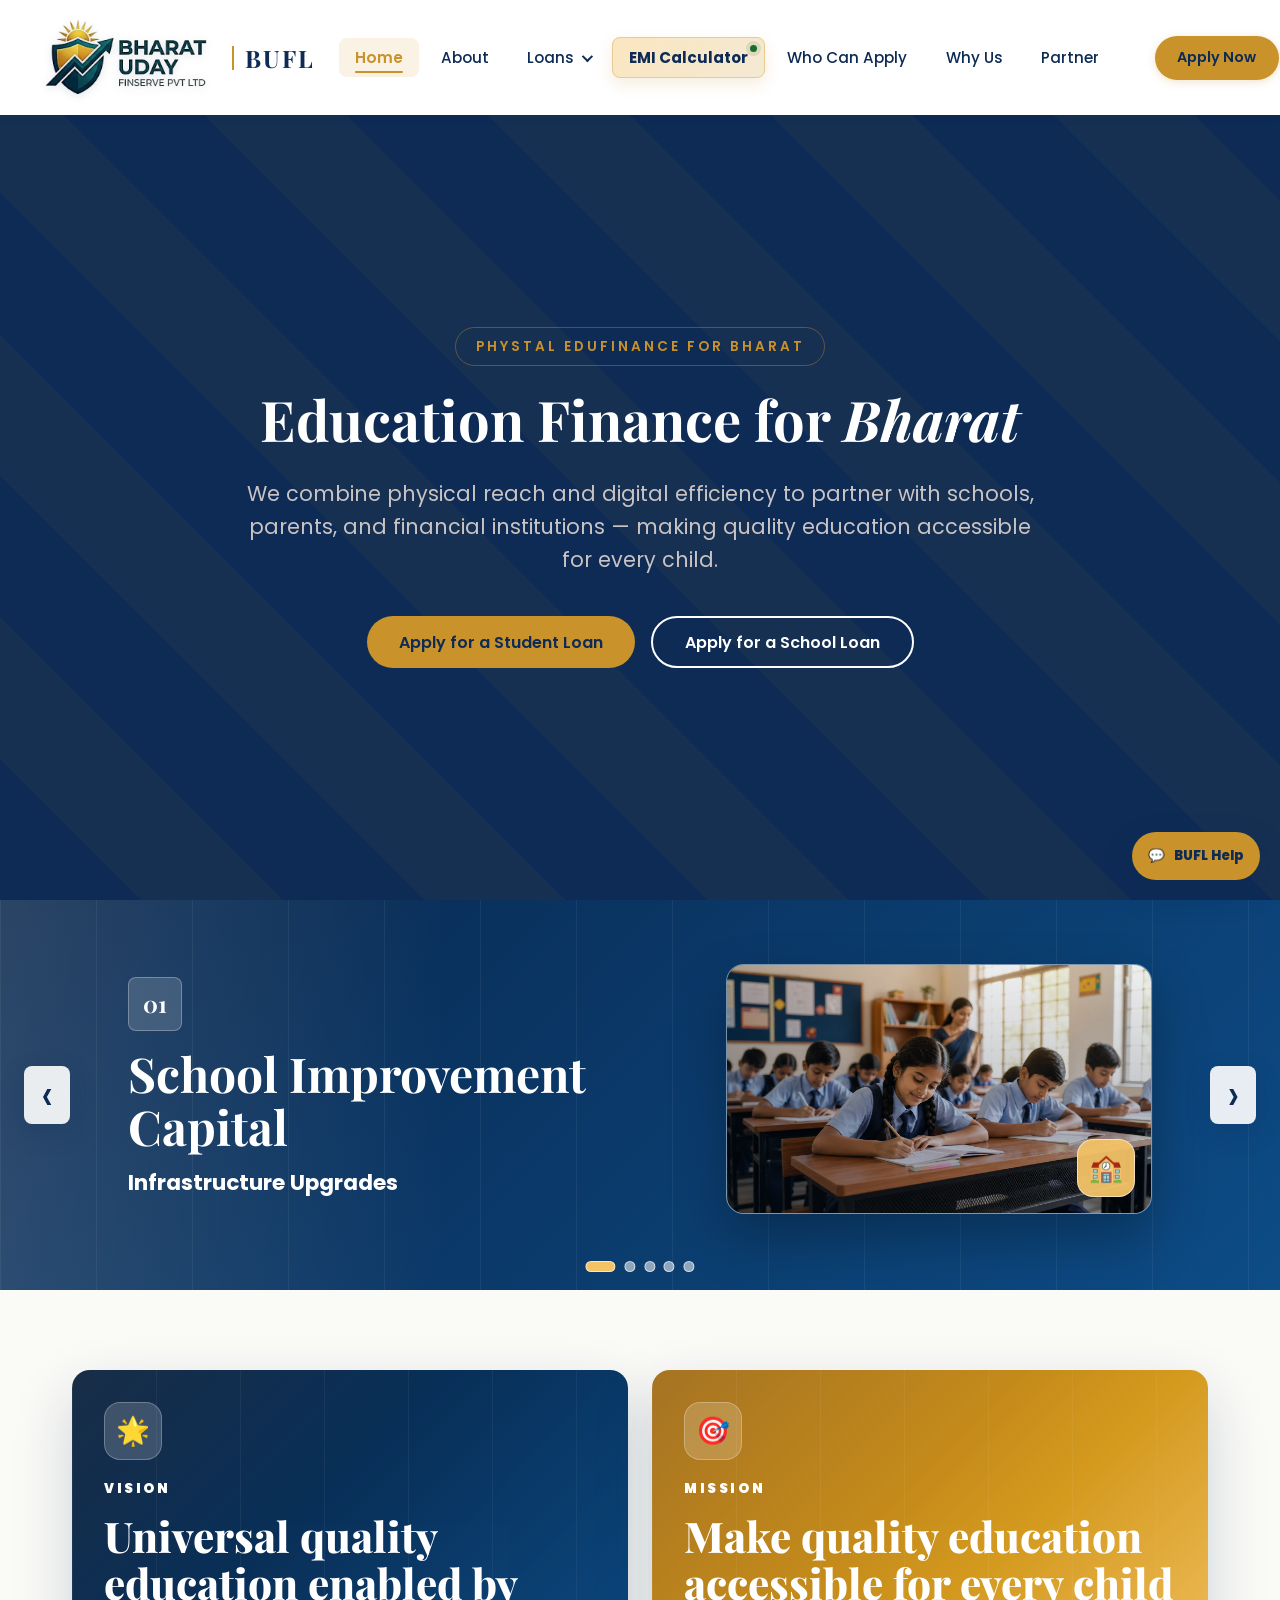
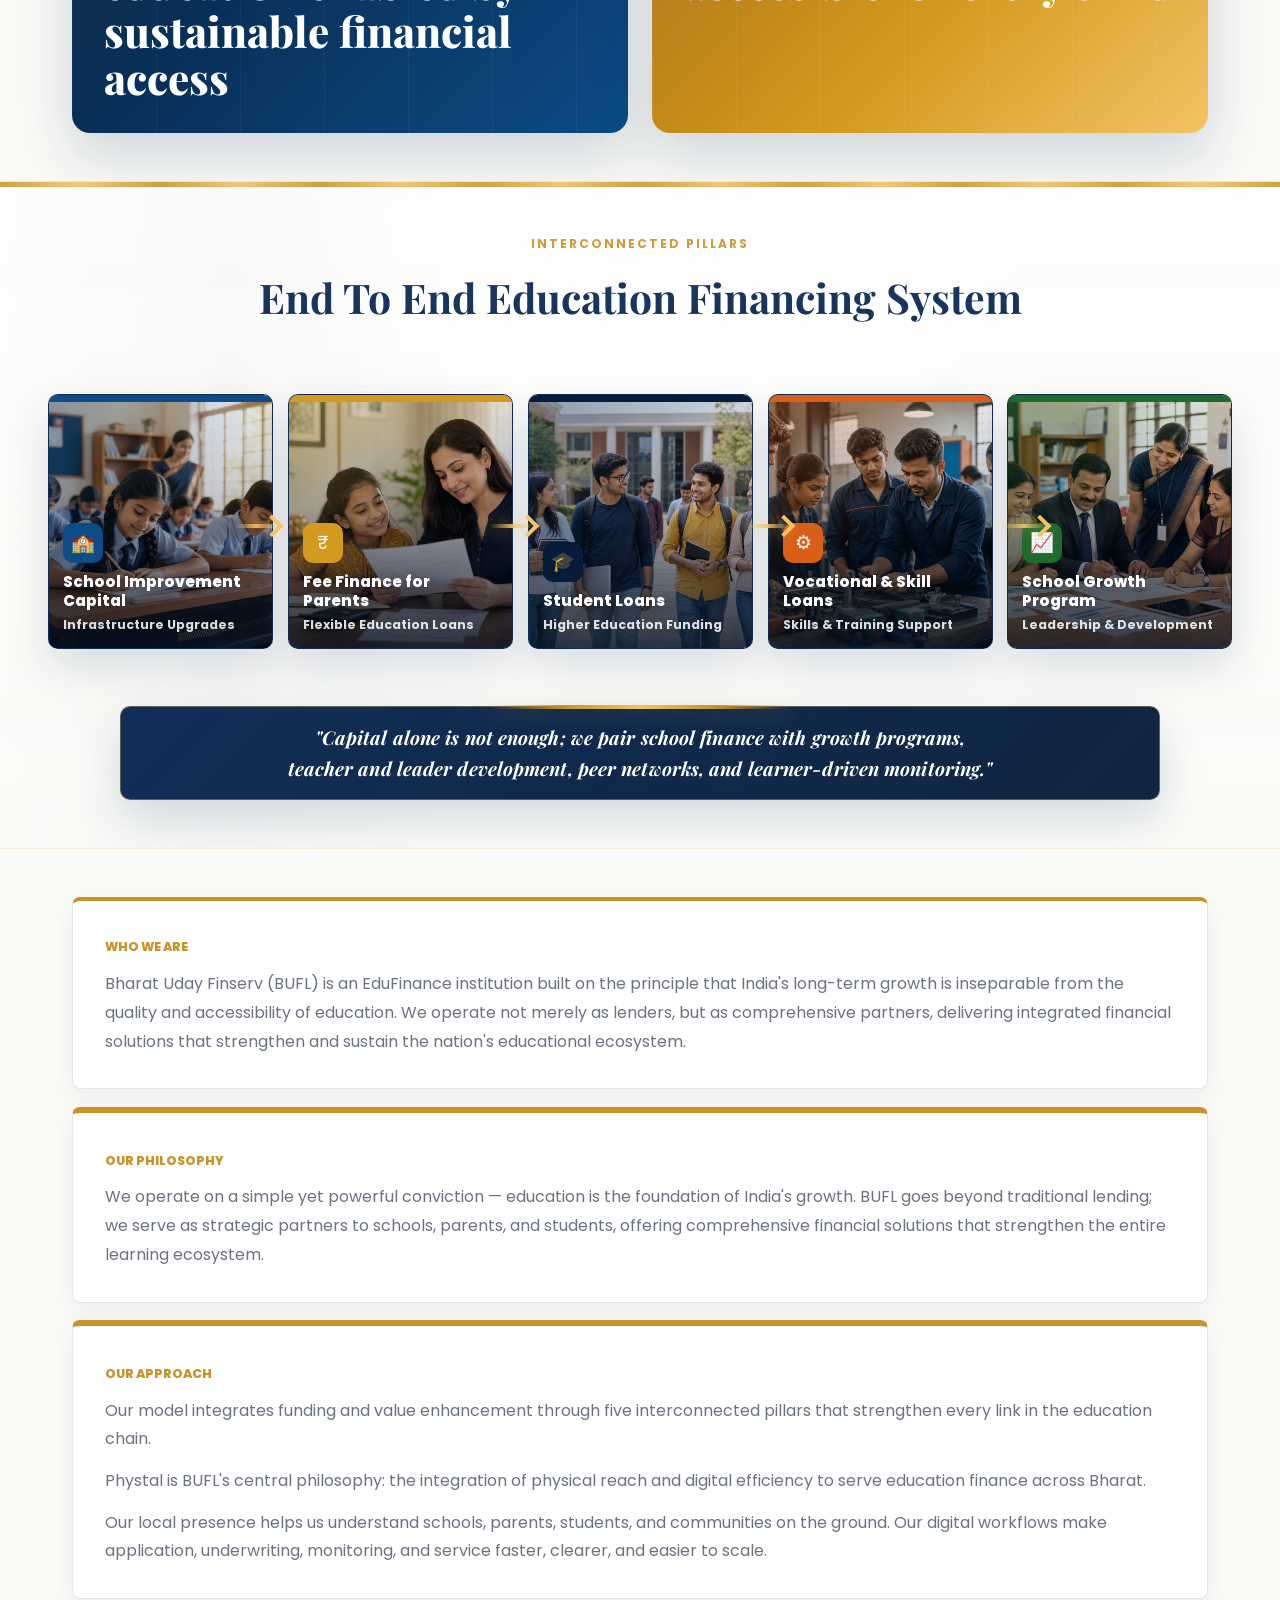
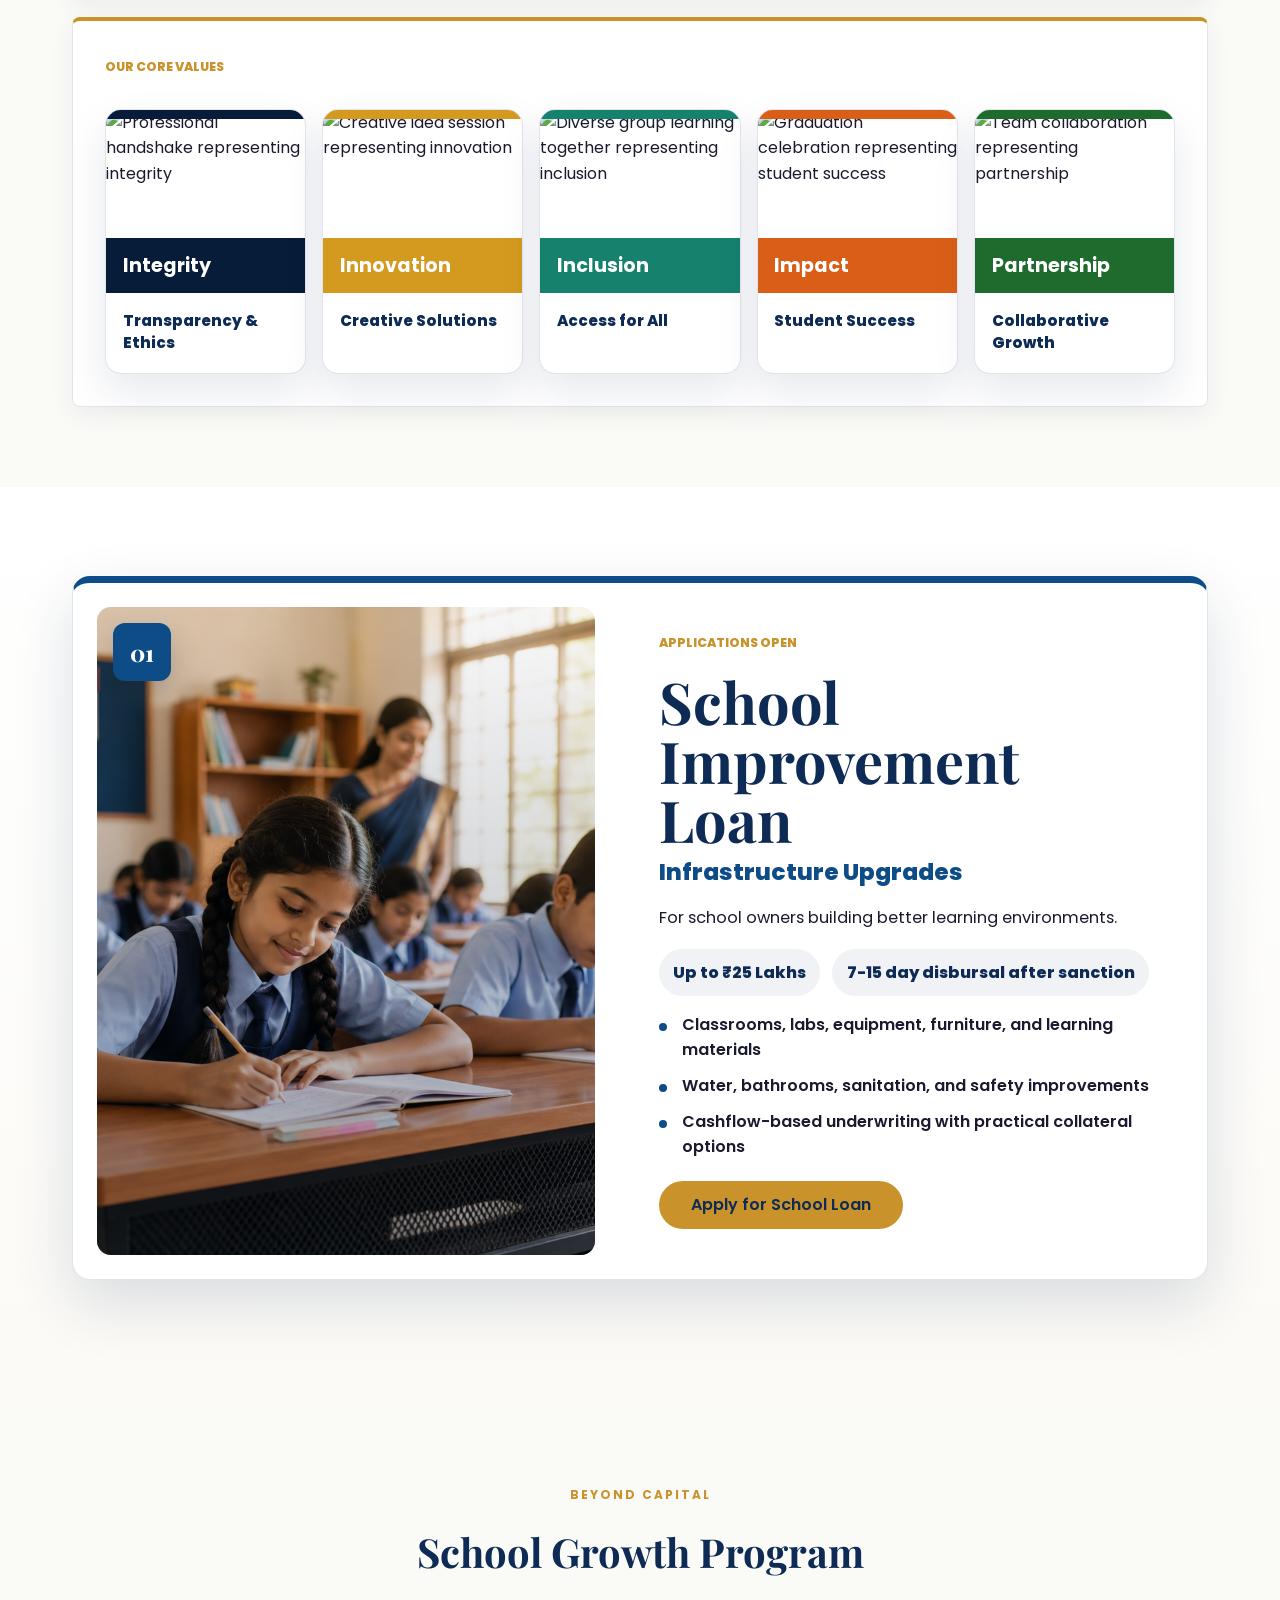
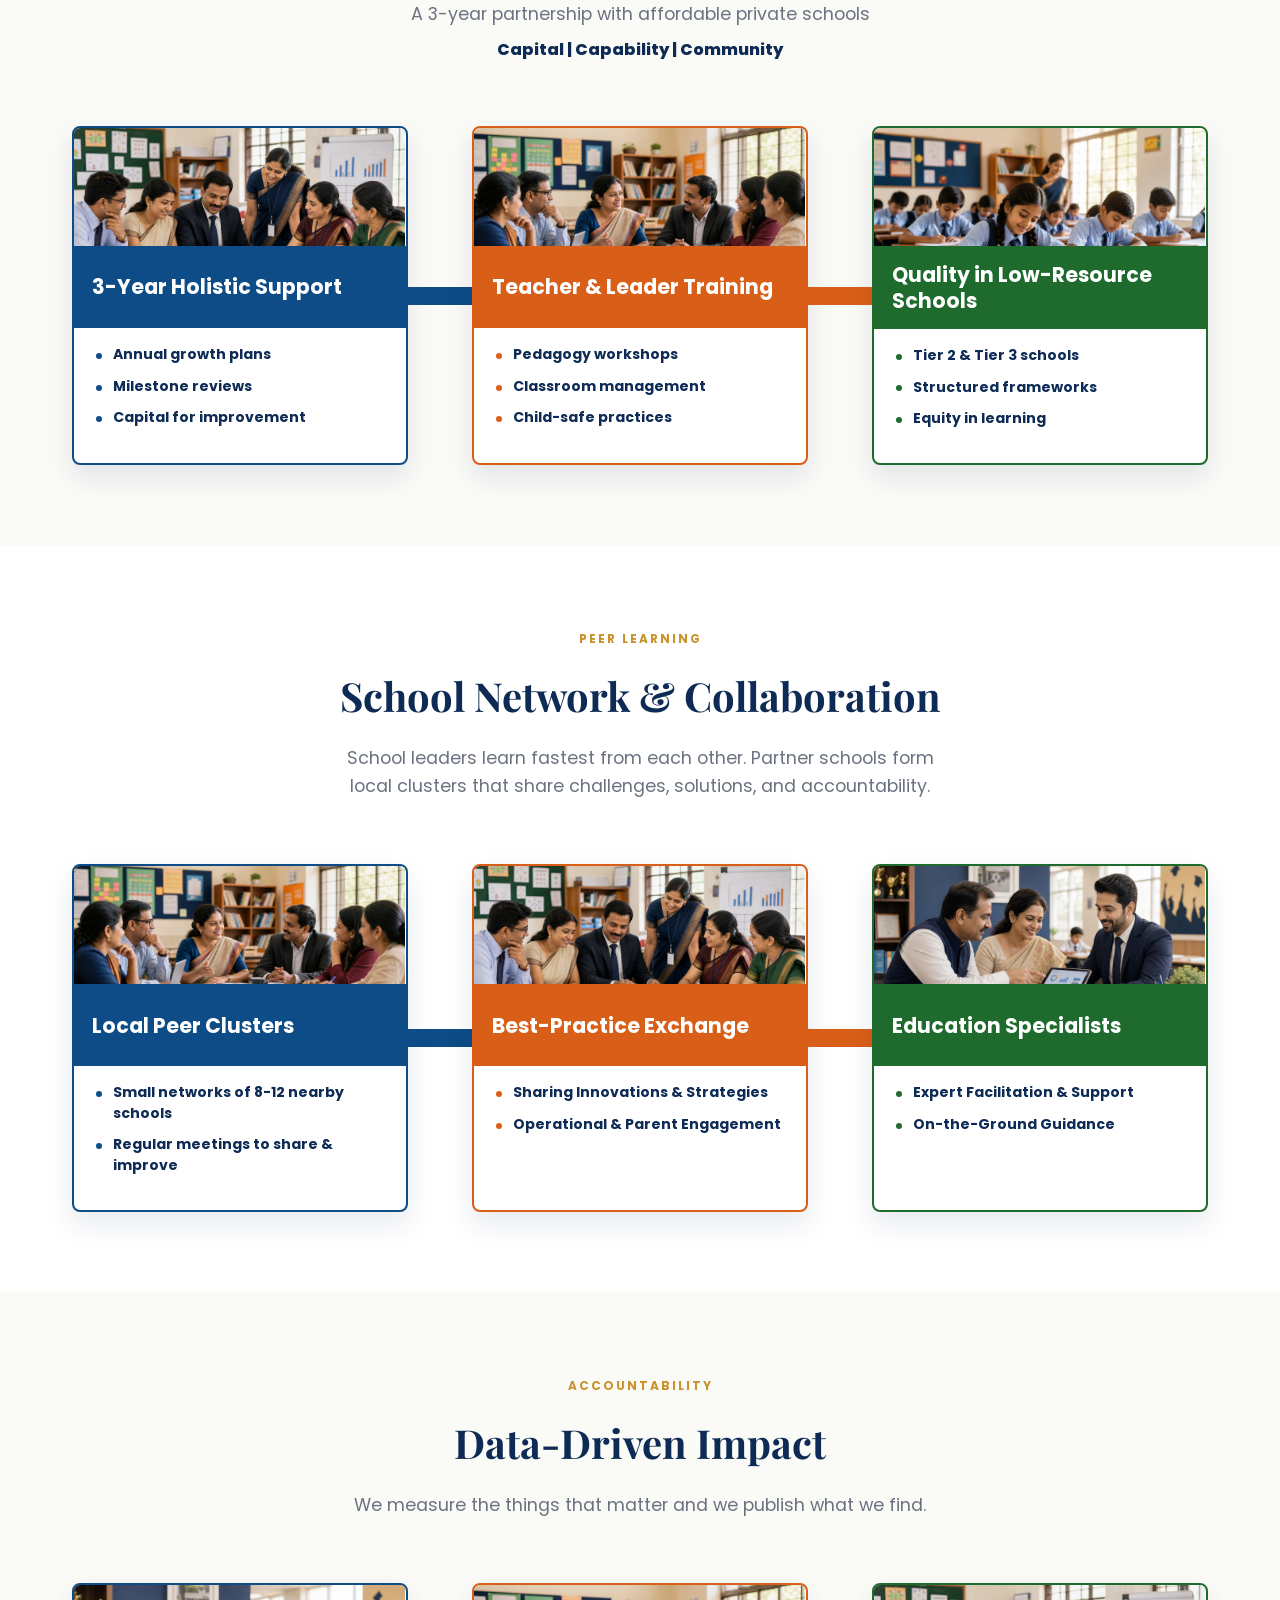
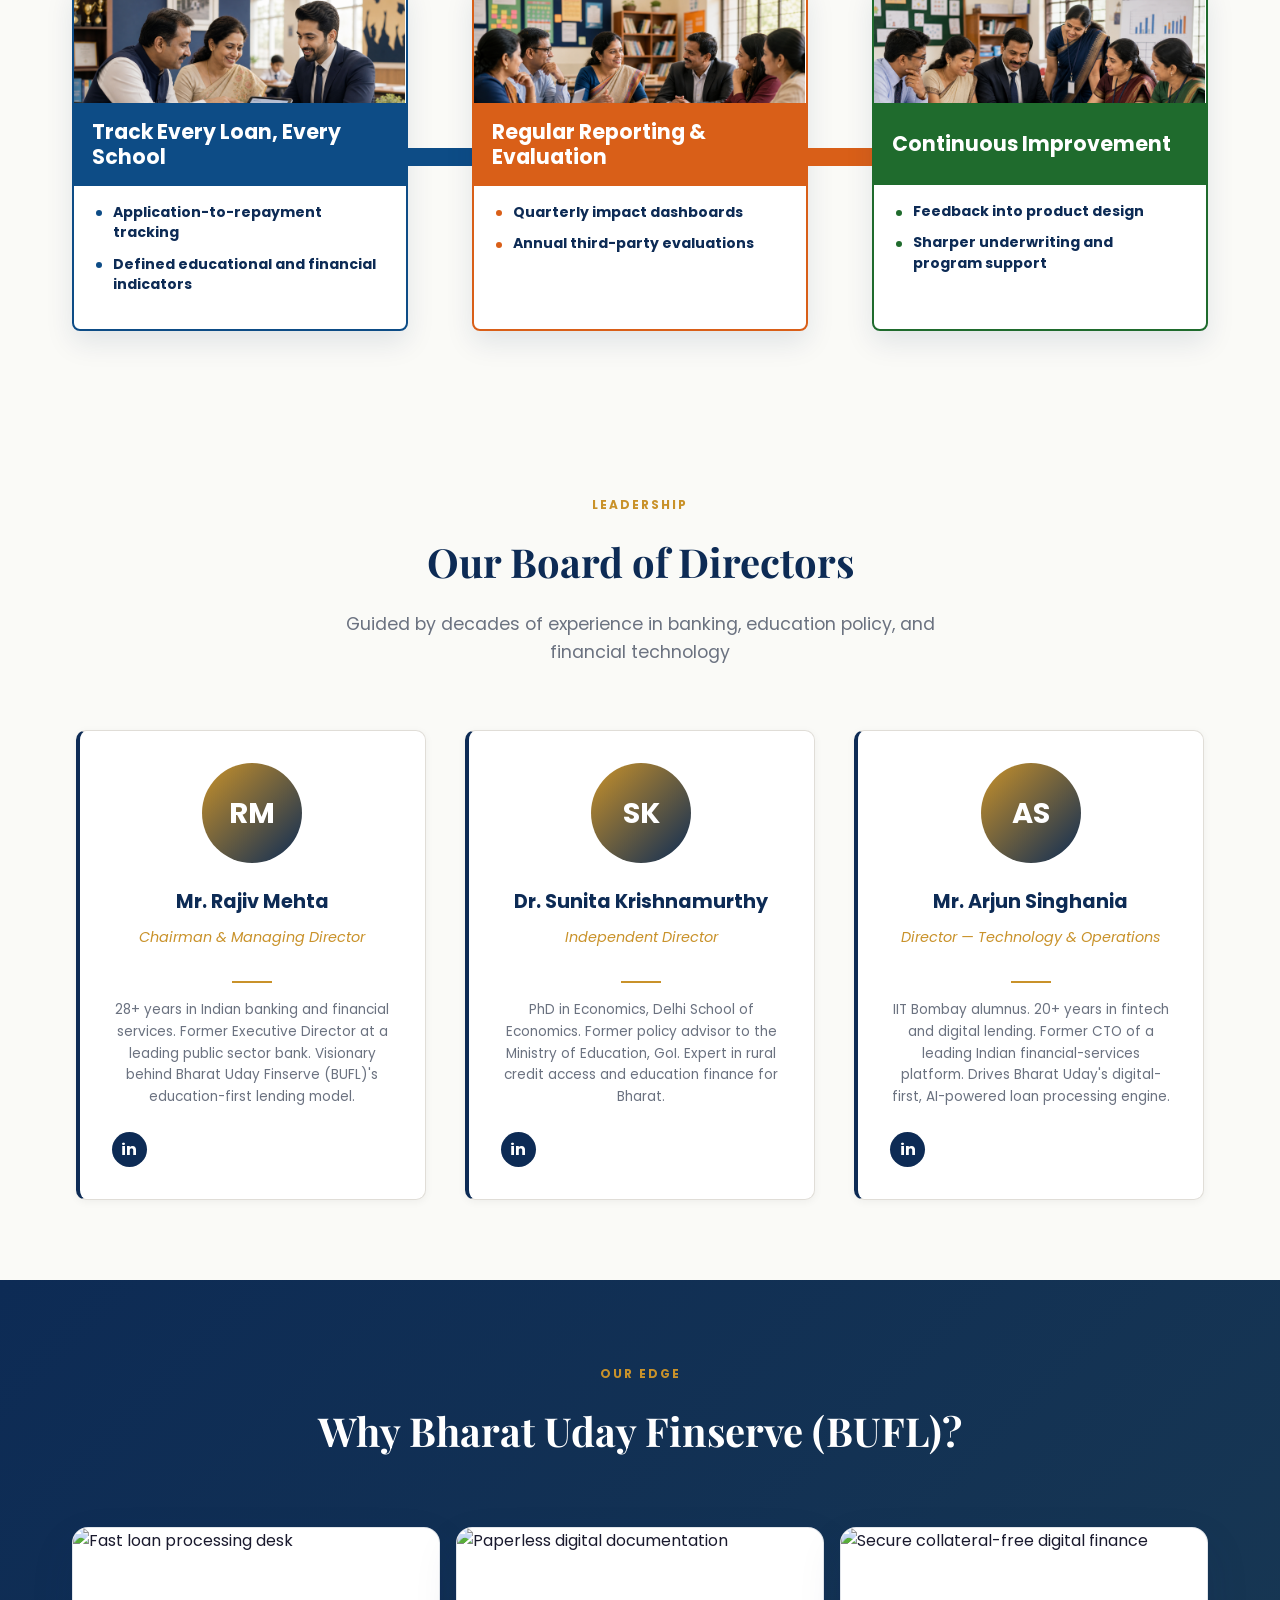
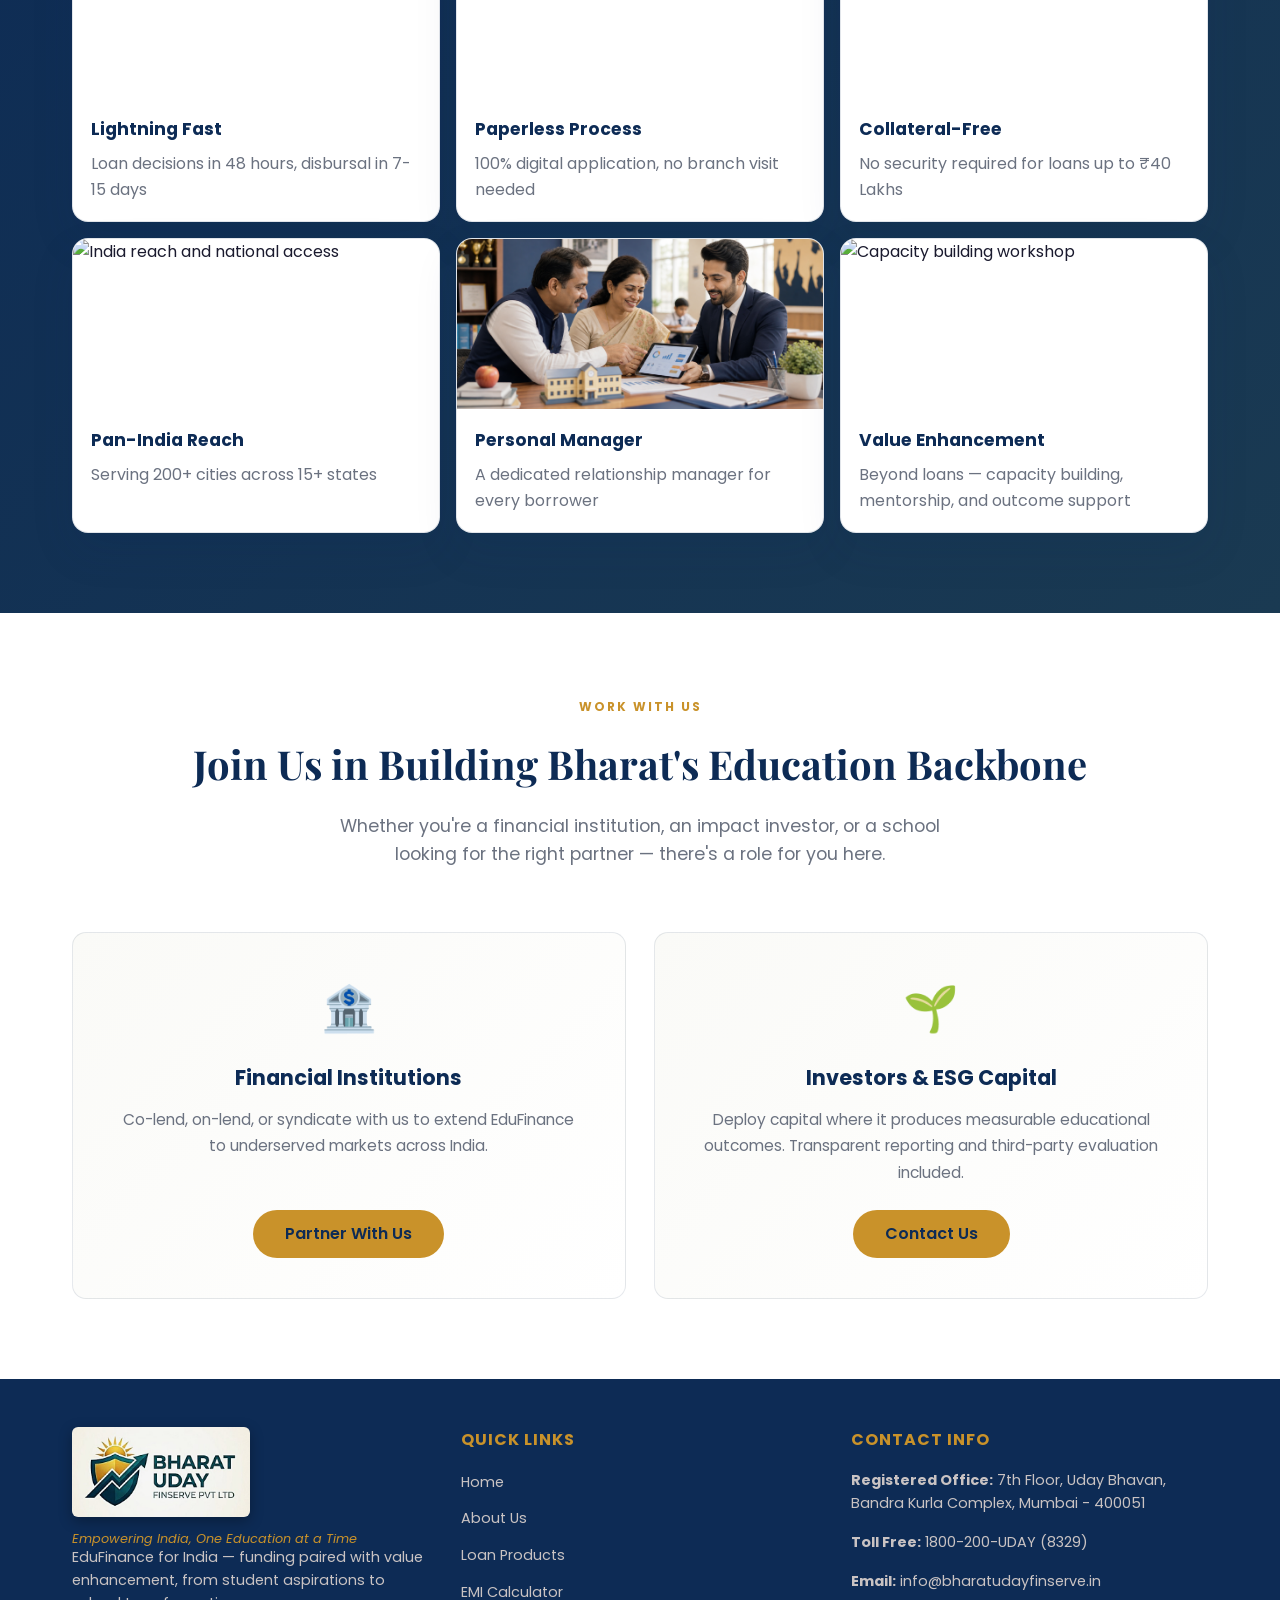
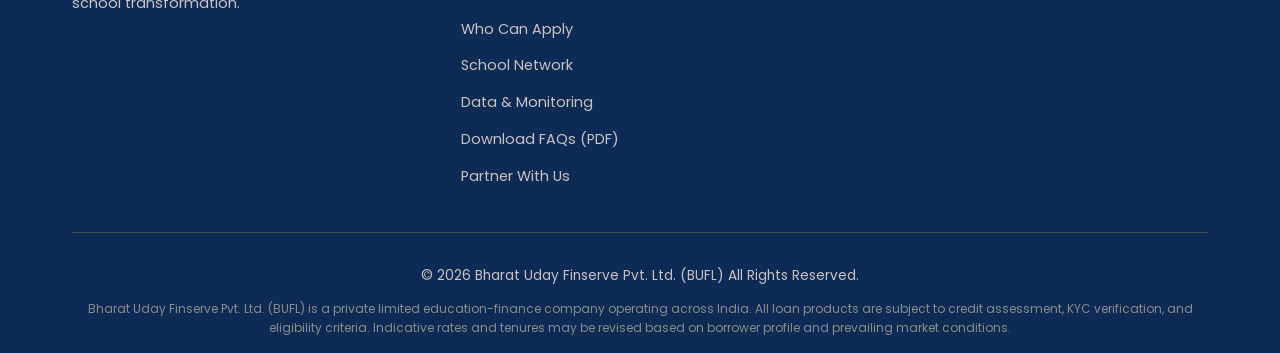
==== index.html @ 7cd3af82 "feat: Refactor loan detail and navigation structure - Updated links in loan-detail.html to point to " ====
<!DOCTYPE html>
<html lang="en">
<head>
    <meta charset="UTF-8">
    <meta name="viewport" content="width=device-width, initial-scale=1.0">
    <title>Bharat Uday Finserve Pvt. Ltd. &mdash; Education Loans for India</title>
    <link href="https://fonts.googleapis.com/css2?family=Poppins:wght@300;400;500;600;700&family=Playfair+Display:wght@600;700&display=swap" rel="stylesheet">
    <link rel="stylesheet" href="styles.css">
</head>
<body>
    <!-- Navigation Bar -->
    <nav class="navbar" id="navbar">
        <div class="nav-container">
            <a href="#home" class="nav-logo">
                <img src="logo-transparent.png" alt="Bharat Uday Finserve Pvt Ltd" class="logo-img" />
                <span class="logo-abbr">BUFL</span>
            </a>

            <ul class="nav-menu" id="navMenu">
                <li><a href="#home" class="nav-link">Home</a></li>
                <li><a href="#about" class="nav-link">About</a></li>
                <li class="nav-dropdown" id="loansNavItem">
                    <button class="nav-link nav-dropdown-toggle" id="loansDropdownToggle" type="button" aria-expanded="false" aria-haspopup="true" aria-controls="loansDropdown">
                        Loans
                        <span class="dropdown-chevron" aria-hidden="true"></span>
                    </button>
                    <ul class="loans-dropdown" id="loansDropdown" aria-label="Loan products">
                        <li><a href="loan-detail.html?product=school-improvement" class="dropdown-link" data-product-key="school-improvement">School Improvement Loan</a></li>
                        <li><a href="loan-detail.html?product=school-fee" class="dropdown-link" data-product-key="school-fee">School Fee Loan</a></li>
                        <li><a href="loan-detail.html?product=student" class="dropdown-link" data-product-key="student">Student Loan</a></li>
                        <li><a href="loan-detail.html?product=overseas" class="dropdown-link" data-product-key="overseas">Overseas Education Loan</a></li>
                        <li><a href="loan-detail.html?product=vocational" class="dropdown-link" data-product-key="vocational">Vocational &amp; Skills Loan</a></li>
                    </ul>
                </li>
                <li><a href="emi-calculator.html" class="nav-link nav-link-highlight" target="_blank" rel="noopener">EMI Calculator</a></li>
                <li><a href="who-can-apply.html" class="nav-link">Who Can Apply</a></li>
                <li><a href="#why-us" class="nav-link">Why Us</a></li>
                <li><a href="#partner" class="nav-link">Partner</a></li>
                <li class="nav-menu-cta"><a href="loan-detail.html?product=school-improvement#loan-application" class="btn btn-primary">Apply Now</a></li>
            </ul>

            <div class="nav-actions">
                <a href="loan-detail.html?product=school-improvement#loan-application" class="btn btn-primary nav-apply">Apply Now</a>
                <button class="hamburger" id="hamburger" aria-label="Open navigation menu" aria-expanded="false" aria-controls="navMenu">
                    <span></span>
                    <span></span>
                    <span></span>
                </button>
            </div>
        </div>
    </nav>
    <div class="nav-overlay" id="navOverlay" aria-hidden="true"></div>

    <!-- Hero Section -->
    <section class="hero" id="home">
        <div class="hero-background"></div>
        <div class="hero-content">
            <span class="hero-eyebrow">Phystal EduFinance for Bharat</span>
            <h1 class="hero-headline">Education Finance for <em>Bharat</em></h1>
            <p class="hero-subheadline">We combine physical reach and digital efficiency to partner with schools, parents, and financial institutions &mdash; making quality education accessible for every child.</p>
            <div class="hero-ctas">
                <a href="loan-detail.html?product=student#loan-application" class="btn btn-primary">Apply for a Student Loan</a>
                <a href="loan-detail.html?product=school-improvement#loan-application" class="btn btn-secondary">Apply for a School Loan</a>
            </div>
        </div>
    </section>

    <!-- Product Banner Carousel -->
    <section class="product-slider" aria-label="Education finance products">
        <div class="slider-stage" data-product-slider>
            <article class="product-slide is-active product-slide-blue" data-slide-link="#product-detail" data-product-key="school-improvement" aria-hidden="false">
                <div class="slide-copy">
                    <span class="slide-kicker">01</span>
                    <h2>School Improvement Capital</h2>
                    <p>Infrastructure Upgrades</p>
                </div>
                <div class="slide-visual" aria-hidden="true">
                    <img class="slide-photo" src="assets/generated/school-improvement.png" alt="">
                    <span class="slide-photo-badge">&#127979;</span>
                </div>
            </article>

            <article class="product-slide product-slide-gold" data-slide-link="#product-detail" data-product-key="school-fee" aria-hidden="true">
                <div class="slide-copy">
                    <span class="slide-kicker">02</span>
                    <h2>Fee Finance for Parents</h2>
                    <p>Flexible Education Loans</p>
                </div>
                <div class="slide-visual" aria-hidden="true">
                    <img class="slide-photo" src="assets/generated/fee-finance.png" alt="">
                    <span class="slide-photo-badge">&#8377;</span>
                </div>
            </article>

            <article class="product-slide product-slide-navy" data-slide-link="#product-detail" data-product-key="student" aria-hidden="true">
                <div class="slide-copy">
                    <span class="slide-kicker">03</span>
                    <h2>Student Loans</h2>
                    <p>Higher Education Funding</p>
                </div>
                <div class="slide-visual" aria-hidden="true">
                    <img class="slide-photo" src="assets/generated/student-loan.png" alt="">
                    <span class="slide-photo-badge">&#127891;</span>
                </div>
            </article>

            <article class="product-slide product-slide-orange" data-slide-link="#product-detail" data-product-key="vocational" aria-hidden="true">
                <div class="slide-copy">
                    <span class="slide-kicker">04</span>
                    <h2>Vocational &amp; Skill Loans</h2>
                    <p>Skills &amp; Training Support</p>
                </div>
                <div class="slide-visual" aria-hidden="true">
                    <img class="slide-photo" src="assets/generated/skills-loan.png" alt="">
                    <span class="slide-photo-badge">&#9881;</span>
                </div>
            </article>

            <article class="product-slide product-slide-green" data-slide-link="#product-detail" data-product-key="school-growth" aria-hidden="true">
                <div class="slide-copy">
                    <span class="slide-kicker">05</span>
                    <h2>School Growth Program</h2>
                    <p>Leadership &amp; Development</p>
                </div>
                <div class="slide-visual" aria-hidden="true">
                    <img class="slide-photo" src="assets/generated/school-growth.png" alt="">
                    <span class="slide-photo-badge">&#128200;</span>
                </div>
            </article>

            <button class="slider-arrow slider-arrow-prev" type="button" data-slider-prev aria-label="Previous product">&#8249;</button>
            <button class="slider-arrow slider-arrow-next" type="button" data-slider-next aria-label="Next product">&#8250;</button>

            <div class="slider-dots" role="tablist" aria-label="Product slides">
                <button class="slider-dot is-active" type="button" data-slide-to="0" aria-label="Show School Improvement Capital"></button>
                <button class="slider-dot" type="button" data-slide-to="1" aria-label="Show Fee Finance for Parents"></button>
                <button class="slider-dot" type="button" data-slide-to="2" aria-label="Show Student Loans"></button>
                <button class="slider-dot" type="button" data-slide-to="3" aria-label="Show Vocational and Skill Loans"></button>
                <button class="slider-dot" type="button" data-slide-to="4" aria-label="Show School Growth Program"></button>
            </div>
        </div>
    </section>

    <!-- About Us Section -->
    <section class="about" id="about">
        <div class="container">
            <div class="vision-mission-showcase">
                <article class="vm-panel vm-vision">
                    <div class="vm-icon" aria-hidden="true">🌟</div>
                    <span>Vision</span>
                    <p>Universal quality education enabled by sustainable financial access</p>
                </article>
                <article class="vm-panel vm-mission">
                    <div class="vm-icon" aria-hidden="true">🎯</div>
                    <span>Mission</span>
                    <p>Make quality education accessible for every child</p>
                </article>
            </div>

            <!-- Full-Width Pillars Section -->
            <div class="pillars-section">
                <div class="pillars-heading">
                    <span class="section-label">INTERCONNECTED PILLARS</span>
                    <h3>End to End Education Financing System</h3>
                </div>
                <div class="pillars-visual">
                    <div class="pillars-colonnade">
                        <a class="pillar photo-pillar photo-pillar-blue" href="#product-detail" data-product-key="school-improvement">
                            <img src="assets/generated/school-improvement.png" alt="Students learning in a classroom">
                            <span class="pillar-icon">&#127979;</span>
                            <span class="pillar-label">School Improvement Capital</span>
                            <span class="pillar-subtitle">Infrastructure Upgrades</span>
                        </a>
                        <span class="pillar-connector" style="--i: 1" aria-hidden="true"></span>
                        <a class="pillar photo-pillar photo-pillar-gold" href="#product-detail" data-product-key="school-fee">
                            <img src="assets/generated/fee-finance.png" alt="Family and child education support">
                            <span class="pillar-icon">&#8377;</span>
                            <span class="pillar-label">Fee Finance for Parents</span>
                            <span class="pillar-subtitle">Flexible Education Loans</span>
                        </a>
                        <span class="pillar-connector" style="--i: 2" aria-hidden="true"></span>
                        <a class="pillar photo-pillar photo-pillar-navy" href="#product-detail" data-product-key="student">
                            <img src="assets/generated/student-loan.png" alt="Students on a university campus">
                            <span class="pillar-icon">&#127891;</span>
                            <span class="pillar-label">Student Loans</span>
                            <span class="pillar-subtitle">Higher Education Funding</span>
                        </a>
                        <span class="pillar-connector" style="--i: 3" aria-hidden="true"></span>
                        <a class="pillar photo-pillar photo-pillar-orange" href="#product-detail" data-product-key="vocational">
                            <img src="assets/generated/skills-loan.png" alt="Hands-on vocational training">
                            <span class="pillar-icon">&#9881;</span>
                            <span class="pillar-label">Vocational &amp; Skill Loans</span>
                            <span class="pillar-subtitle">Skills &amp; Training Support</span>
                        </a>
                        <span class="pillar-connector" style="--i: 4" aria-hidden="true"></span>
                        <a class="pillar photo-pillar photo-pillar-green" href="#product-detail" data-product-key="school-growth">
                            <img src="assets/generated/school-growth.png" alt="Education leaders planning growth">
                            <span class="pillar-icon">&#128200;</span>
                            <span class="pillar-label">School Growth Program</span>
                            <span class="pillar-subtitle">Leadership &amp; Development</span>
                        </a>
                    </div>
                </div>
                <div class="pillars-foundation">
                    <p>"Capital alone is not enough; we pair school finance with growth programs, teacher and leader development, peer networks, and learner-driven monitoring."</p>
                </div>
            </div>

            <div class="identity-sections">
                <article class="identity-card identity-card-wide">
                    <span class="content-label">Who We Are</span>
                    <p>Bharat Uday Finserv (BUFL) is an EduFinance institution built on the principle that India's long-term growth is inseparable from the quality and accessibility of education. We operate not merely as lenders, but as comprehensive partners, delivering integrated financial solutions that strengthen and sustain the nation's educational ecosystem.</p>
                </article>

                <article class="identity-card identity-card-wide philosophy-card">
                    <span class="content-label">Our Philosophy</span>
                    <p>We operate on a simple yet powerful conviction &mdash; education is the foundation of India's growth. BUFL goes beyond traditional lending; we serve as strategic partners to schools, parents, and students, offering comprehensive financial solutions that strengthen the entire learning ecosystem.</p>
                </article>

                <article class="identity-card identity-card-wide approach-card">
                    <span class="content-label">Our Approach</span>
                    <p>Our model integrates funding and value enhancement through five interconnected pillars that strengthen every link in the education chain.</p>
                    <p>Phystal is BUFL's central philosophy: the integration of physical reach and digital efficiency to serve education finance across Bharat.</p>
                    <p>Our local presence helps us understand schools, parents, students, and communities on the ground. Our digital workflows make application, underwriting, monitoring, and service faster, clearer, and easier to scale.</p>
                </article>

                <article class="identity-card identity-card-wide">
                    <span class="content-label">Our Core Values</span>
                    <div class="core-values-visual" aria-label="Our Core Values">
                        <div class="value-pillar value-integrity">
                            <img src="https://images.unsplash.com/photo-1521791136064-7986c2920216?auto=format&amp;fit=crop&amp;w=700&amp;q=80" alt="Professional handshake representing integrity">
                            <h3>Integrity</h3>
                            <p>Transparency &amp; Ethics</p>
                        </div>
                        <div class="value-pillar value-innovation">
                            <img src="https://images.unsplash.com/photo-1504384308090-c894fdcc538d?auto=format&amp;fit=crop&amp;w=700&amp;q=80" alt="Creative idea session representing innovation">
                            <h3>Innovation</h3>
                            <p>Creative Solutions</p>
                        </div>
                        <div class="value-pillar value-inclusion">
                            <img src="https://images.unsplash.com/photo-1522202176988-66273c2fd55f?auto=format&amp;fit=crop&amp;w=700&amp;q=80" alt="Diverse group learning together representing inclusion">
                            <h3>Inclusion</h3>
                            <p>Access for All</p>
                        </div>
                        <div class="value-pillar value-impact">
                            <img src="https://images.unsplash.com/photo-1523050854058-8df90110c9f1?auto=format&amp;fit=crop&amp;w=700&amp;q=80" alt="Graduation celebration representing student success">
                            <h3>Impact</h3>
                            <p>Student Success</p>
                        </div>
                        <div class="value-pillar value-partnership">
                            <img src="https://images.unsplash.com/photo-1552664730-d307ca884978?auto=format&amp;fit=crop&amp;w=700&amp;q=80" alt="Team collaboration representing partnership">
                            <h3>Partnership</h3>
                            <p>Collaborative Growth</p>
                        </div>
                    </div>
                </article>
            </div>
        </div>
    </section>

    <!-- Loan Detail, Calculator & Application Section -->
    <section class="loan-hub" id="products">
        <div class="container">
            <article class="product-detail-view product-card-blue" id="product-detail" data-product-detail>
                <div class="product-detail-media">
                    <img id="productDetailImage" src="assets/generated/school-improvement.png" alt="Students learning in an improved classroom">
                    <span class="product-detail-number" id="productDetailNumber">01</span>
                </div>
                <div class="product-detail-copy">
                    <span class="content-label" id="productDetailStatus">Applications open</span>
                    <h3 id="productDetailTitle">School Improvement Loan</h3>
                    <p class="product-detail-subtitle" id="productDetailSubtitle">Infrastructure Upgrades</p>
                    <p class="product-detail-for" id="productDetailFor">For school owners building better learning environments.</p>
                    <div class="product-detail-meta">
                        <span id="productDetailAmount">Up to &#8377;25 Lakhs</span>
                        <span id="productDetailTimeline">7-15 day disbursal after sanction</span>
                    </div>
                    <ul class="product-detail-list" id="productDetailList">
                        <li>Classrooms, labs, equipment, furniture, and learning materials</li>
                        <li>Water, bathrooms, sanitation, and safety improvements</li>
                        <li>Cashflow-based underwriting with practical collateral options</li>
                    </ul>
                    <div class="product-detail-actions">
                        <a href="loan-detail.html?product=school-improvement#loan-application" class="btn btn-primary" id="productApplyButton">Apply for School Loan</a>
                    </div>
                </div>
            </article>

        </div>
    </section>

    <!-- School Growth Program Section -->
    <section class="school-growth" id="school-growth">
        <div class="container">
            <div class="section-header">
                <span class="section-label">BEYOND CAPITAL</span>
                <h2 class="section-title">School Growth Program</h2>
                <p class="section-subtitle">A 3-year partnership with affordable private schools</p>
                <p class="flow-subtitle">Capital | Capability | Community</p>
            </div>

            <div class="flow-grid network-flow network-photo-flow growth-photo-flow">
                <article class="flow-card flow-blue">
                    <img class="flow-photo" src="assets/generated/school-growth.png" alt="School leaders and teachers planning a growth program">
                    <div class="flow-heading">
                        <h3>3-Year Holistic Support</h3>
                    </div>
                    <ul>
                        <li>Annual growth plans</li>
                        <li>Milestone reviews</li>
                        <li>Capital for improvement</li>
                    </ul>
                </article>
                <div class="flow-arrow flow-arrow-blue" aria-hidden="true"></div>
                <article class="flow-card flow-orange">
                    <img class="flow-photo" src="assets/generated/school-network.png" alt="Teachers and leaders exchanging school improvement practices">
                    <div class="flow-heading">
                        <h3>Teacher &amp; Leader Training</h3>
                    </div>
                    <ul>
                        <li>Pedagogy workshops</li>
                        <li>Classroom management</li>
                        <li>Child-safe practices</li>
                    </ul>
                </article>
                <div class="flow-arrow flow-arrow-orange" aria-hidden="true"></div>
                <article class="flow-card flow-green">
                    <img class="flow-photo" src="assets/generated/school-improvement.png" alt="Students in a quality classroom environment">
                    <div class="flow-heading">
                        <h3>Quality in Low-Resource Schools</h3>
                    </div>
                    <ul>
                        <li>Tier 2 &amp; Tier 3 schools</li>
                        <li>Structured frameworks</li>
                        <li>Equity in learning</li>
                    </ul>
                </article>
            </div>
        </div>
    </section>

    <!-- School Network & Collaboration Section -->
    <section class="school-network" id="school-network">
        <div class="container">
            <div class="section-header">
                <span class="section-label">PEER LEARNING</span>
                <h2 class="section-title">School Network &amp; Collaboration</h2>
                <p class="section-subtitle">School leaders learn fastest from each other. Partner schools form local clusters that share challenges, solutions, and accountability.</p>
            </div>

            <div class="flow-grid network-flow network-photo-flow">
                <article class="flow-card flow-blue">
                    <img class="flow-photo" src="assets/generated/school-network.png" alt="School leaders in a peer learning discussion">
                    <div class="flow-heading"><h3>Local Peer Clusters</h3></div>
                    <ul>
                        <li>Small networks of 8-12 nearby schools</li>
                        <li>Regular meetings to share &amp; improve</li>
                    </ul>
                </article>
                <div class="flow-arrow flow-arrow-blue" aria-hidden="true"></div>
                <article class="flow-card flow-orange">
                    <img class="flow-photo" src="assets/generated/school-growth.png" alt="Education team exchanging best practices">
                    <div class="flow-heading"><h3>Best-Practice Exchange</h3></div>
                    <ul>
                        <li>Sharing Innovations &amp; Strategies</li>
                        <li>Operational &amp; Parent Engagement</li>
                    </ul>
                </article>
                <div class="flow-arrow flow-arrow-orange" aria-hidden="true"></div>
                <article class="flow-card flow-green">
                    <img class="flow-photo" src="assets/generated/why-bufl.png" alt="Education specialist guiding parents and school owners">
                    <div class="flow-heading"><h3>Education Specialists</h3></div>
                    <ul>
                        <li>Expert Facilitation &amp; Support</li>
                        <li>On-the-Ground Guidance</li>
                    </ul>
                </article>
            </div>
        </div>
    </section>

    <!-- Data-Driven Impact Section -->
    <section class="data-monitoring" id="data-monitoring">
        <div class="container">
            <div class="section-header">
                <span class="section-label">ACCOUNTABILITY</span>
                <h2 class="section-title">Data-Driven Impact</h2>
                <p class="section-subtitle">We measure the things that matter and we publish what we find.</p>
            </div>

            <div class="flow-grid network-flow network-photo-flow data-photo-flow">
                <article class="flow-card flow-blue">
                    <img class="flow-photo" src="assets/generated/why-bufl.png" alt="Education finance advisor reviewing school data dashboard">
                    <div class="flow-heading">
                    <h3>Track Every Loan, Every School</h3>
                    </div>
                    <ul>
                        <li>Application-to-repayment tracking</li>
                        <li>Defined educational and financial indicators</li>
                    </ul>
                </article>
                <div class="flow-arrow flow-arrow-blue" aria-hidden="true"></div>
                <article class="flow-card flow-orange">
                    <img class="flow-photo" src="assets/generated/school-network.png" alt="School team reviewing reports and evaluation material">
                    <div class="flow-heading">
                    <h3>Regular Reporting &amp; Evaluation</h3>
                    </div>
                    <ul>
                        <li>Quarterly impact dashboards</li>
                        <li>Annual third-party evaluations</li>
                    </ul>
                </article>
                <div class="flow-arrow flow-arrow-orange" aria-hidden="true"></div>
                <article class="flow-card flow-green">
                    <img class="flow-photo" src="assets/generated/school-growth.png" alt="School leadership team planning continuous improvement">
                    <div class="flow-heading">
                    <h3>Continuous Improvement</h3>
                    </div>
                    <ul>
                        <li>Feedback into product design</li>
                        <li>Sharper underwriting and program support</li>
                    </ul>
                </article>
            </div>
        </div>
    </section>

    <!-- Directors Section -->
    <section class="directors" id="directors">
        <div class="container">
            <div class="section-header">
                <span class="section-label">LEADERSHIP</span>
                <h2 class="section-title">Our Board of Directors</h2>
                <p class="section-subtitle">Guided by decades of experience in banking, education policy, and financial technology</p>
            </div>

            <div class="directors-grid">
                <div class="director-card">
                    <div class="director-avatar">RM</div>
                    <h3 class="director-name">Mr. Rajiv Mehta</h3>
                    <p class="director-designation">Chairman &amp; Managing Director</p>
                    <div class="director-divider"></div>
                    <p class="director-bio">28+ years in Indian banking and financial services. Former Executive Director at a leading public sector bank. Visionary behind Bharat Uday Finserve (BUFL)'s education-first lending model.</p>
                    <a href="#" class="director-linkedin">in</a>
                </div>

                <div class="director-card">
                    <div class="director-avatar">SK</div>
                    <h3 class="director-name">Dr. Sunita Krishnamurthy</h3>
                    <p class="director-designation">Independent Director</p>
                    <div class="director-divider"></div>
                    <p class="director-bio">PhD in Economics, Delhi School of Economics. Former policy advisor to the Ministry of Education, GoI. Expert in rural credit access and education finance for Bharat.</p>
                    <a href="#" class="director-linkedin">in</a>
                </div>

                <div class="director-card">
                    <div class="director-avatar">AS</div>
                    <h3 class="director-name">Mr. Arjun Singhania</h3>
                    <p class="director-designation">Director &mdash; Technology &amp; Operations</p>
                    <div class="director-divider"></div>
                    <p class="director-bio">IIT Bombay alumnus. 20+ years in fintech and digital lending. Former CTO of a leading Indian financial-services platform. Drives Bharat Uday's digital-first, AI-powered loan processing engine.</p>
                    <a href="#" class="director-linkedin">in</a>
                </div>
            </div>
        </div>
    </section>

    <!-- Eligibility Section -->
    <section class="eligibility homepage-eligibility" id="eligibility">
        <div class="container">
            <div class="section-header">
                <h2 class="section-title">Who Can Apply</h2>
            </div>

            <div class="eligibility-grid">
                <div class="eligibility-column">
                    <div class="eligibility-icon">&#127891;</div>
                    <h3>Students</h3>
                    <ul>
                        <li>Indian citizen aged 18-35</li>
                        <li>Admission confirmed at a recognized institution</li>
                        <li>Co-applicant (parent or guardian) required above &#8377;7.5L</li>
                        <li>No minimum income requirement for student</li>
                    </ul>
                </div>

                <div class="eligibility-column">
                    <div class="eligibility-icon">&#127979;</div>
                    <h3>School Proprietors</h3>
                    <ul>
                        <li>Privately operated school</li>
                        <li>Minimum 3 years in operation</li>
                        <li>Fee collection proof available</li>
                        <li>No existing loan default history</li>
                    </ul>
                </div>

                <div class="eligibility-column">
                    <div class="eligibility-icon">&#128106;</div>
                    <h3>Parents</h3>
                    <ul>
                        <li>Monthly income above &#8377;15,000</li>
                        <li>Child enrolled in a recognized institution</li>
                        <li>Valid Aadhaar, PAN, and address proof</li>
                        <li>Age between 25-60 years</li>
                    </ul>
                </div>
            </div>

            <div class="eligibility-help">
                <p><strong>Not sure if you qualify?</strong> Call our loan advisors at <strong>1800-200-UDAY (8329)</strong> &mdash; Mon to Sat, 9 AM to 6 PM. Free consultation, no obligation.</p>
            </div>
        </div>
    </section>

    <!-- Why Choose Us Section -->
    <section class="why-us" id="why-us">
        <div class="container">
            <div class="section-header">
                <span class="section-label">OUR EDGE</span>
                <h2 class="section-title">Why Bharat Uday Finserve (BUFL)?</h2>
            </div>

            <div class="why-card-grid">
                <article class="why-image-card">
                    <img src="https://images.unsplash.com/photo-1554224155-6726b3ff858f?auto=format&amp;fit=crop&amp;w=700&amp;q=80" alt="Fast loan processing desk">
                    <div>
                        <h3>Lightning Fast</h3>
                        <p>Loan decisions in 48 hours, disbursal in 7-15 days</p>
                    </div>
                </article>

                <article class="why-image-card">
                    <img src="https://images.unsplash.com/photo-1450101499163-c8848c66ca85?auto=format&amp;fit=crop&amp;w=700&amp;q=80" alt="Paperless digital documentation">
                    <div>
                        <h3>Paperless Process</h3>
                        <p>100% digital application, no branch visit needed</p>
                    </div>
                </article>

                <article class="why-image-card">
                    <img src="https://images.unsplash.com/photo-1563013544-824ae1b704d3?auto=format&amp;fit=crop&amp;w=700&amp;q=80" alt="Secure collateral-free digital finance">
                    <div>
                        <h3>Collateral-Free</h3>
                        <p>No security required for loans up to &#8377;40 Lakhs</p>
                    </div>
                </article>

                <article class="why-image-card">
                    <img src="https://images.unsplash.com/photo-1524492412937-b28074a5d7da?auto=format&amp;fit=crop&amp;w=700&amp;q=80" alt="India reach and national access">
                    <div>
                        <h3>Pan-India Reach</h3>
                        <p>Serving 200+ cities across 15+ states</p>
                    </div>
                </article>

                <article class="why-image-card">
                    <img src="assets/generated/why-bufl.png" alt="Advisor meeting with a school owner and parent">
                    <div>
                        <h3>Personal Manager</h3>
                        <p>A dedicated relationship manager for every borrower</p>
                    </div>
                </article>

                <article class="why-image-card">
                    <img src="https://images.unsplash.com/photo-1556761175-b413da4baf72?auto=format&amp;fit=crop&amp;w=700&amp;q=80" alt="Capacity building workshop">
                    <div>
                        <h3>Value Enhancement</h3>
                        <p>Beyond loans &mdash; capacity building, mentorship, and outcome support</p>
                    </div>
                </article>
            </div>
        </div>
    </section>

    <!-- Partner & Contact CTA Section -->
    <section class="partner-cta" id="partner">
        <div class="container">
            <div class="section-header">
                <span class="section-label">WORK WITH US</span>
                <h2 class="section-title">Join Us in Building Bharat's Education Backbone</h2>
                <p class="section-subtitle">Whether you're a financial institution, an impact investor, or a school looking for the right partner &mdash; there's a role for you here.</p>
            </div>

            <div class="cta-grid">
                <div class="cta-card">
                    <div class="cta-icon">&#127974;</div>
                    <h3>Financial Institutions</h3>
                    <p>Co-lend, on-lend, or syndicate with us to extend EduFinance to underserved markets across India.</p>
                    <a href="mailto:partnerships@bharatudayfinserve.in" class="btn btn-primary">Partner With Us</a>
                </div>
                <div class="cta-card">
                    <div class="cta-icon">&#127793;</div>
                    <h3>Investors &amp; ESG Capital</h3>
                    <p>Deploy capital where it produces measurable educational outcomes. Transparent reporting and third-party evaluation included.</p>
                    <a href="mailto:invest@bharatudayfinserve.in" class="btn btn-primary">Contact Us</a>
                </div>
            </div>
        </div>
    </section>

    <!-- Footer -->
    <footer class="footer">
        <div class="container">
            <div class="footer-content">
                <div class="footer-col">
                    <div class="footer-logo">
                        <img src="logo.png" alt="Bharat Uday Finserve Pvt Ltd" class="footer-logo-img" />
                    </div>
                    <div class="footer-tagline">Empowering India, One Education at a Time</div>
                    <p class="footer-description">EduFinance for India &mdash; funding paired with value enhancement, from student aspirations to school transformation.</p>
                </div>

                <div class="footer-col">
                    <h4>Quick Links</h4>
                    <ul>
                        <li><a href="#home">Home</a></li>
                        <li><a href="#about">About Us</a></li>
                        <li><a href="#products">Loan Products</a></li>
                        <li><a href="emi-calculator.html" target="_blank" rel="noopener">EMI Calculator</a></li>
                        <li><a href="who-can-apply.html">Who Can Apply</a></li>
                        <li><a href="#school-network">School Network</a></li>
                        <li><a href="#data-monitoring">Data &amp; Monitoring</a></li>
                        <li><a href="assets/faqs-bufl.pdf" download>Download FAQs (PDF)</a></li>
                        <li><a href="#partner">Partner With Us</a></li>
                    </ul>
                </div>

                <div class="footer-col">
                    <h4>Contact Info</h4>
                    <p><strong>Registered Office:</strong> 7th Floor, Uday Bhavan, Bandra Kurla Complex, Mumbai - 400051</p>
                    <p><strong>Toll Free:</strong> 1800-200-UDAY (8329)</p>
                    <p><strong>Email:</strong> info@bharatudayfinserve.in</p>
                </div>
            </div>

            <div class="footer-divider"></div>

            <div class="footer-bottom">
                <p class="footer-copyright">&copy; 2026 Bharat Uday Finserve Pvt. Ltd. (BUFL) All Rights Reserved.</p>
                <p class="footer-disclaimer">Bharat Uday Finserve Pvt. Ltd. (BUFL) is a private limited education-finance company operating across India. All loan products are subject to credit assessment, KYC verification, and eligibility criteria. Indicative rates and tenures may be revised based on borrower profile and prevailing market conditions.</p>
            </div>
        </div>
    </footer>

    <div class="chatbot-widget" id="chatbotWidget">
        <button class="chatbot-toggle" id="chatbotToggle" type="button" aria-expanded="false" aria-controls="chatbotWindow">
            <span class="chatbot-toggle-icon" aria-hidden="true">&#128172;</span>
            <span>BUFL Help</span>
        </button>
        <section class="chatbot-window" id="chatbotWindow" aria-hidden="true" aria-label="BUFL help chatbot">
            <div class="chatbot-header">
                <div>
                    <strong>BUFL Help</strong>
                    <span>Quick answers, no typing needed</span>
                </div>
                <button class="chatbot-close" id="chatbotClose" type="button" aria-label="Close chat">&times;</button>
            </div>
            <div class="chatbot-messages" id="chatbotMessages"></div>
            <div class="chatbot-replies" id="chatbotReplies"></div>
        </section>
    </div>

    <script src="script.js"></script>
</body>
</html>
---- styles.css ----
/* ===========================
   CSS Variables & Reset
   =========================== */
:root {
    /* Brand Colors */
    --color-primary: #0D2B55;
    --color-accent: #C9922A;
    --color-light-gold: #F4C366;
    --color-bg-cream: #FAFAF7;
    --color-text-dark: #1A1A2E;
    --color-text-light: #6B7280;
    --color-white: #FFFFFF;
    --color-navy-light: #1a3a52;

    /* Fonts */
    --font-body: 'Poppins', sans-serif;
    --font-heading: 'Playfair Display', serif;

    /* Spacing */
    --spacing-unit: 1rem;
}

*,
*::before,
*::after {
    margin: 0;
    padding: 0;
    box-sizing: border-box;
}

html {
    scroll-behavior: smooth;
    overflow-x: hidden;
    -webkit-text-size-adjust: 100%;
}

body {
    font-family: var(--font-body);
    color: var(--color-text-dark);
    background-color: var(--color-bg-cream);
    line-height: 1.6;
    overflow-x: hidden;
    max-width: 100vw;
    min-height: 100vh;
}

body.menu-open {
    overflow: hidden;
}

img, svg, video {
    max-width: 100%;
    height: auto;
    display: block;
}

button {
    font-family: inherit;
    background: none;
    border: none;
    cursor: pointer;
    color: inherit;
}

a {
    color: inherit;
}

/* ===========================
   Container & General
   =========================== */
.container {
    max-width: 1200px;
    margin: 0 auto;
    padding: 0 2rem;
}

section {
    padding: 5rem 0;
}

.section-header {
    text-align: center;
    margin-bottom: 4rem;
    animation: fadeInUp 0.8s ease-out;
}

.section-label {
    display: inline-block;
    font-size: 0.75rem;
    font-weight: 700;
    letter-spacing: 2px;
    text-transform: uppercase;
    color: var(--color-accent);
    margin-bottom: 1rem;
}

.section-title {
    font-family: var(--font-heading);
    font-size: 2.5rem;
    font-weight: 700;
    color: var(--color-primary);
    margin-bottom: 1rem;
}

.section-subtitle {
    font-size: 1.1rem;
    color: var(--color-text-light);
    max-width: 600px;
    margin: 0 auto;
}

/* ===========================
   Animations
   =========================== */
@keyframes fadeInUp {
    from {
        opacity: 0;
        transform: translateY(30px);
    }
    to {
        opacity: 1;
        transform: translateY(0);
    }
}

@keyframes slideInLeft {
    from {
        opacity: 0;
        transform: translateX(-30px);
    }
    to {
        opacity: 1;
        transform: translateX(0);
    }
}

@keyframes slideInRight {
    from {
        opacity: 0;
        transform: translateX(30px);
    }
    to {
        opacity: 1;
        transform: translateX(0);
    }
}

@keyframes countUp {
    from {
        opacity: 0;
    }
    to {
        opacity: 1;
    }
}

@keyframes marquee {
    0% {
        transform: translateX(0);
    }
    100% {
        transform: translateX(-50%);
    }
}

@keyframes bounce {
    0%, 100% {
        transform: scale(1.15) rotate(5deg);
    }
    50% {
        transform: scale(1.25) rotate(-5deg);
    }
}

/* ===========================
   Navigation Bar
   =========================== */
/* ===========================
   Navbar — Sticky Header
   =========================== */
.navbar {
    position: fixed;
    top: 0;
    left: 0;
    width: 100%;
    z-index: 1000;
    background-color: var(--color-white);
    padding: 0.6rem 0;
    box-shadow: 0 2px 10px rgba(13, 43, 85, 0.06);
    transition: padding 0.3s ease, box-shadow 0.3s ease;
}

.navbar.scrolled {
    padding: 0.4rem 0;
    box-shadow: 0 4px 18px rgba(13, 43, 85, 0.1);
    border-bottom: 2px solid var(--color-accent);
}

.nav-container {
    max-width: 1400px;
    margin: 0 auto;
    padding: 0 2rem;
    display: flex;
    justify-content: space-between;
    align-items: center;
    gap: 1.5rem;
}

.nav-logo {
    display: flex;
    align-items: center;
    cursor: pointer;
    text-decoration: none;
    flex-shrink: 0;
}

.logo-img {
    height: 96px;
    width: auto;
    display: block;
    object-fit: contain;
    transition: height 0.3s ease;
    filter: drop-shadow(0 2px 4px rgba(13, 43, 85, 0.12));
}

.navbar.scrolled .logo-img {
    height: 72px;
}

.logo-abbr {
    font-family: var(--font-heading);
    font-size: 1.5rem;
    font-weight: 700;
    color: var(--color-primary);
    letter-spacing: 2px;
    margin-left: 0.65rem;
    padding-left: 0.65rem;
    border-left: 2px solid var(--color-accent);
    line-height: 1;
    white-space: nowrap;
}

/* Nav menu (desktop horizontal) */
.nav-menu {
    display: flex;
    list-style: none;
    align-items: center;
    gap: 0.4rem;
    margin: 0;
    flex: 1;
    justify-content: flex-end;
    padding-right: 1rem;
}

.nav-menu-cta {
    display: none; /* only visible inside the mobile drawer */
}

.nav-link {
    text-decoration: none;
    color: var(--color-primary);
    font-weight: 500;
    font-size: 0.95rem;
    padding: 0.55rem 1rem;
    border-radius: 8px;
    position: relative;
    transition: color 0.25s ease, background-color 0.25s ease;
    white-space: nowrap;
}

.nav-link:hover {
    color: var(--color-accent);
    background-color: rgba(201, 146, 42, 0.08);
}

.nav-link.active {
    color: var(--color-accent);
    background-color: rgba(201, 146, 42, 0.12);
    font-weight: 600;
}

.nav-link.active::before {
    content: '';
    position: absolute;
    bottom: 4px;
    left: 1rem;
    right: 1rem;
    height: 2px;
    background-color: var(--color-accent);
    border-radius: 2px;
}

.nav-link-highlight {
    color: var(--color-primary);
    background: linear-gradient(135deg, rgba(244, 195, 102, 0.42), rgba(201, 146, 42, 0.2));
    border: 1px solid rgba(201, 146, 42, 0.34);
    font-weight: 700;
    box-shadow: 0 6px 16px rgba(201, 146, 42, 0.16);
}

.nav-link-highlight:hover,
.nav-link-highlight.active {
    color: var(--color-primary);
    background: var(--color-accent);
    box-shadow: 0 8px 20px rgba(201, 146, 42, 0.28);
}

.nav-link-highlight::after {
    content: '';
    position: absolute;
    top: 0.42rem;
    right: 0.42rem;
    width: 7px;
    height: 7px;
    border-radius: 50%;
    background: var(--color-green-pillar);
    box-shadow: 0 0 0 4px rgba(31, 107, 45, 0.12);
}

/* Nav actions (Apply Now + hamburger) */
.nav-actions {
    display: flex;
    align-items: center;
    gap: 0.75rem;
    flex-shrink: 0;
}

.nav-apply {
    padding: 0.65rem 1.4rem !important;
    font-size: 0.9rem !important;
    min-height: 42px;
    display: inline-flex;
    align-items: center;
    box-shadow: 0 2px 8px rgba(201, 146, 42, 0.25);
}

/* Hamburger Button */
.hamburger {
    display: none;
    flex-direction: column;
    justify-content: center;
    align-items: center;
    gap: 5px;
    width: 44px;
    height: 44px;
    border-radius: 8px;
    transition: background-color 0.25s ease;
    position: relative;
    z-index: 1001;
}

.hamburger:hover {
    background-color: rgba(13, 43, 85, 0.06);
}

.hamburger span {
    width: 24px;
    height: 2.5px;
    background-color: var(--color-primary);
    border-radius: 2px;
    transition: transform 0.3s ease, opacity 0.3s ease;
    display: block;
}

.hamburger.active span:nth-child(1) {
    transform: translateY(7.5px) rotate(45deg);
}

.hamburger.active span:nth-child(2) {
    opacity: 0;
}

.hamburger.active span:nth-child(3) {
    transform: translateY(-7.5px) rotate(-45deg);
}

/* Mobile drawer overlay */
.nav-overlay {
    position: fixed;
    inset: 0;
    background-color: rgba(13, 43, 85, 0.45);
    opacity: 0;
    visibility: hidden;
    transition: opacity 0.3s ease, visibility 0.3s ease;
    z-index: 998;
}

.nav-overlay.active {
    opacity: 1;
    visibility: visible;
}

/* ===========================
   Hero Section
   =========================== */
.hero {
    position: relative;
    min-height: calc(100vh - 95px);
    display: flex;
    align-items: center;
    justify-content: center;
    text-align: center;
    margin-top: 95px;
    overflow: hidden;
    background-color: var(--color-primary);
}

.hero-background {
    position: absolute;
    top: 0;
    left: 0;
    width: 100%;
    height: 100%;
    background: repeating-linear-gradient(
        45deg,
        transparent,
        transparent 100px,
        rgba(201, 146, 42, 0.05) 100px,
        rgba(201, 146, 42, 0.05) 200px
    );
    z-index: 1;
}

.hero-content {
    position: relative;
    z-index: 10;
    max-width: 1000px;
    padding: 2rem;
}

.hero-headline {
    font-family: var(--font-heading);
    font-size: 3.5rem;
    font-weight: 700;
    color: var(--color-white);
    margin-bottom: 1.5rem;
    line-height: 1.2;
    animation: fadeInUp 0.8s ease-out 0.2s backwards;
}

.hero-subheadline {
    font-size: 1.3rem;
    color: #c9c3c3;
    margin-bottom: 2.5rem;
    max-width: 800px;
    margin-left: auto;
    margin-right: auto;
    animation: fadeInUp 0.8s ease-out 0.4s backwards;
}

.hero-buttons {
    display: none;
}

.btn {
    padding: 0.9rem 2rem;
    border: none;
    border-radius: 30px;
    font-size: 1rem;
    font-weight: 600;
    cursor: pointer;
    transition: all 0.3s ease;
    text-decoration: none;
    display: inline-flex;
    align-items: center;
    justify-content: center;
    min-height: 44px;
    line-height: 1.2;
    white-space: nowrap;
}

.btn-primary {
    background-color: var(--color-accent);
    color: var(--color-primary);
}

.btn-primary:hover {
    background-color: var(--color-light-gold);
    box-shadow: 0 6px 20px rgba(201, 146, 42, 0.4);
    transform: translateY(-3px);
}

.btn-secondary {
    background-color: transparent;
    color: var(--color-white);
    border: 2px solid var(--color-white);
}

.btn-secondary:hover {
    background-color: var(--color-white);
    color: var(--color-primary);
    box-shadow: 0 6px 20px rgba(255, 255, 255, 0.3);
    transform: translateY(-3px);
}

.hero-stats {
    display: none;
}

.stat-card {
    background: rgba(255, 255, 255, 0.1);
    padding: 2rem 1.5rem;
    border-radius: 12px;
    backdrop-filter: blur(10px);
    border: 1px solid rgba(201, 146, 42, 0.3);
}

.stat-number {
    font-family: var(--font-heading);
    font-size: 2.5rem;
    font-weight: 700;
    color: var(--color-accent);
    margin-bottom: 0.5rem;
}

.stat-label {
    font-size: 0.95rem;
    color: var(--color-white);
    font-weight: 500;
}

/* ===========================
   Marquee Bar
   =========================== */
.marquee-bar {
    background-color: var(--color-accent);
    padding: 0.8rem 0;
    overflow: hidden;
}

.marquee-content {
    display: flex;
    animation: marquee 20s linear infinite;
    white-space: nowrap;
    font-size: 0.85rem;
    font-weight: 700;
    color: var(--color-primary);
    letter-spacing: 0.5px;
}

/* ===========================
   About Section
   =========================== */
.about {
    background-color: var(--color-bg-cream);
}

.about-content {
    display: grid;
    grid-template-columns: 1fr;
    gap: 4rem;
    align-items: start;
}

.about-left {
    animation: slideInLeft 0.8s ease-out;
}

.about-left p {
    font-size: 1rem;
    color: var(--color-text-light);
    line-height: 1.8;
    margin-bottom: 1.5rem;
    text-align: justify;
}

.about-left p strong {
    color: var(--color-primary);
}

.about-right {
    animation: slideInRight 0.8s ease-out;
}

.info-card {
    background: var(--color-white);
    border-left: 4px solid var(--color-primary);
    border-top: 3px solid var(--color-accent);
    padding: 2rem;
    border-radius: 8px;
    box-shadow: 0 2px 8px rgba(0, 0, 0, 0.05);
}

.info-card-title {
    font-size: 1.2rem;
    font-weight: 700;
    color: var(--color-primary);
    margin-bottom: 1.5rem;
}

.info-item {
    display: flex;
    gap: 1rem;
    margin-bottom: 1.5rem;
}

.info-item:last-child {
    margin-bottom: 0;
}

.info-icon {
    font-size: 1.5rem;
    flex-shrink: 0;
}

.info-item strong {
    color: var(--color-primary);
    font-size: 0.95rem;
}

.info-item p {
    font-size: 0.85rem;
    color: var(--color-text-light);
    margin: 0.3rem 0 0 0;
}

/* ===========================
   Loan Products Section
   =========================== */
.products {
    background-color: var(--color-primary);
    background-image: radial-gradient(circle, rgba(201, 146, 42, 0.1) 1px, transparent 1px);
    background-size: 40px 40px;
    background-position: 0 0, 20px 20px;
}

.products .section-title {
    color: var(--color-white);
}

.products-grid {
    display: grid;
    grid-template-columns: repeat(auto-fit, minmax(280px, 1fr));
    gap: 2rem;
    max-width: 1400px;
    margin: 0 auto;
}

.product-card {
    background: var(--color-white);
    border-top: 4px solid var(--color-accent);
    border-radius: 12px;
    padding: 2rem;
    transition: all 0.3s ease;
    box-shadow: 0 4px 12px rgba(0, 0, 0, 0.05);
    display: flex;
    flex-direction: column;
}

.product-card:hover {
    transform: translateY(-6px);
    box-shadow: 0 8px 24px rgba(201, 146, 42, 0.2);
}

.product-icon {
    font-size: 3rem;
    margin-bottom: 1rem;
}

.product-card h3 {
    font-size: 1.3rem;
    font-weight: 700;
    color: var(--color-primary);
    margin-bottom: 0.8rem;
}

.product-amount {
    font-size: 1.1rem;
    font-weight: 600;
    color: var(--color-accent);
    margin-bottom: 0.5rem;
}

.product-for {
    font-size: 0.9rem;
    color: var(--color-text-light);
    margin-bottom: 1.2rem;
    font-style: italic;
}

.product-highlights {
    list-style: none;
    margin-bottom: 1.5rem;
    flex-grow: 1;
}

.product-highlights li {
    font-size: 0.9rem;
    color: var(--color-text-light);
    margin-bottom: 0.6rem;
    padding-left: 1.5rem;
    position: relative;
}

.product-highlights li::before {
    content: '✓';
    position: absolute;
    left: 0;
    color: var(--color-accent);
    font-weight: bold;
}

.product-link {
    color: var(--color-accent);
    text-decoration: none;
    font-weight: 600;
    font-size: 0.95rem;
    transition: color 0.3s ease;
}

.product-link:hover {
    color: var(--color-light-gold);
}

/* ===========================
   Directors Section
   =========================== */
.directors {
    background-color: var(--color-bg-cream);
}

.directors-grid {
    display: grid;
    grid-template-columns: repeat(auto-fit, minmax(300px, 1fr));
    gap: 2rem;
    max-width: 1200px;
    margin: 0 auto;
    justify-items: center;
}

.director-card {
    background: var(--color-white);
    border: 1px solid #e0ddd7;
    border-left: 4px solid var(--color-primary);
    border-radius: 10px;
    padding: 2rem;
    text-align: center;
    max-width: 350px;
    width: 100%;
    box-shadow: 0 2px 8px rgba(0, 0, 0, 0.05);
    transition: all 0.3s ease;
    display: flex;
    flex-direction: column;
}

.director-card:hover {
    box-shadow: 0 4px 16px rgba(201, 146, 42, 0.15);
    transform: translateY(-4px);
}

.director-avatar {
    width: 100px;
    height: 100px;
    margin: 0 auto 1.5rem;
    border-radius: 50%;
    background: linear-gradient(135deg, var(--color-accent), var(--color-primary));
    display: flex;
    align-items: center;
    justify-content: center;
    color: var(--color-white);
    font-size: 1.8rem;
    font-weight: 700;
}

.director-name {
    font-size: 1.2rem;
    font-weight: 700;
    color: var(--color-primary);
    margin-bottom: 0.5rem;
}

.director-designation {
    font-size: 0.9rem;
    color: var(--color-accent);
    font-style: italic;
    margin-bottom: 1rem;
}

.director-divider {
    width: 40px;
    height: 2px;
    background-color: var(--color-accent);
    margin: 1rem auto;
}

.director-bio {
    font-size: 0.85rem;
    color: var(--color-text-light);
    line-height: 1.6;
    margin-bottom: 1.5rem;
    flex-grow: 1;
}

.director-linkedin {
    display: inline-flex;
    width: 35px;
    height: 35px;
    align-items: center;
    justify-content: center;
    background-color: var(--color-primary);
    color: var(--color-white);
    border-radius: 50%;
    text-decoration: none;
    font-weight: 700;
    transition: all 0.3s ease;
    margin-top: auto;
}

.director-linkedin:hover {
    background-color: var(--color-accent);
    transform: scale(1.1);
}

/* ===========================
   Eligibility Section
   =========================== */
.eligibility {
    background-color: var(--color-white);
}

.eligibility-grid {
    display: grid;
    grid-template-columns: repeat(auto-fit, minmax(250px, 1fr));
    gap: 2rem;
    margin-bottom: 3rem;
}

.eligibility-column {
    background: var(--color-bg-cream);
    padding: 2rem;
    border-radius: 10px;
    border-top: 3px solid var(--color-accent);
    animation: fadeInUp 0.8s ease-out;
}

.eligibility-icon {
    font-size: 2.5rem;
    margin-bottom: 1rem;
}

.eligibility-column h3 {
    font-size: 1.2rem;
    font-weight: 700;
    color: var(--color-primary);
    margin-bottom: 1rem;
}

.eligibility-column ul {
    list-style: none;
}

.eligibility-column li {
    font-size: 0.9rem;
    color: var(--color-text-light);
    margin-bottom: 0.8rem;
    padding-left: 1.5rem;
    position: relative;
    line-height: 1.5;
}

.eligibility-column li::before {
    content: '→';
    position: absolute;
    left: 0;
    color: var(--color-accent);
    font-weight: bold;
}

.eligibility-help {
    background: var(--color-bg-cream);
    border: 2px solid var(--color-accent);
    border-radius: 10px;
    padding: 2rem;
    text-align: center;
    max-width: 700px;
    margin: 0 auto;
}

.eligibility-help p {
    font-size: 1rem;
    color: var(--color-text-dark);
    line-height: 1.8;
}

.eligibility-help strong {
    color: var(--color-accent);
}

/* ===========================
   Why Us Section
   =========================== */
.why-us {
    background-color: #1a3a52;
    background-image: linear-gradient(135deg, var(--color-primary) 0%, #1a3a52 100%);
}

.why-us .section-title {
    color: var(--color-white);
}

.features-grid {
    display: grid;
    grid-template-columns: repeat(auto-fit, minmax(280px, 1fr));
    gap: 2rem;
}

.feature-box {
    background: rgba(255, 255, 255, 0.05);
    padding: 2rem;
    border-radius: 12px;
    text-align: center;
    border: 1px solid rgba(201, 146, 42, 0.3);
    transition: all 0.3s ease;
    backdrop-filter: blur(10px);
}

.feature-box:hover {
    background: rgba(255, 255, 255, 0.1);
    box-shadow: 0 8px 24px rgba(201, 146, 42, 0.2);
    transform: translateY(-6px);
}

.feature-icon {
    font-size: 2.5rem;
    margin-bottom: 1rem;
}

.feature-box h3 {
    font-size: 1.2rem;
    font-weight: 700;
    color: var(--color-white);
    margin-bottom: 0.8rem;
}

.feature-box p {
    font-size: 0.95rem;
    color: #d0d0d0;
    line-height: 1.6;
}

/* ===========================
   Contact Section
   =========================== */
.contact {
    display: none;
}

.contact-form {
    display: none;
}

.contact-content {
    display: grid;
    grid-template-columns: 1fr 1fr;
    gap: 4rem;
    align-items: start;
}

.contact-left {
    animation: slideInLeft 0.8s ease-out;
}

.contact-detail {
    display: flex;
    gap: 1.5rem;
    margin-bottom: 2rem;
}

.contact-detail:last-of-type {
    margin-bottom: 2.5rem;
}

.contact-icon {
    font-size: 1.8rem;
    flex-shrink: 0;
    min-width: 40px;
}

.contact-detail strong {
    color: var(--color-primary);
    font-size: 0.95rem;
}

.contact-detail p {
    font-size: 0.9rem;
    color: var(--color-text-light);
    margin: 0.3rem 0 0 0;
}

.social-icons {
    display: flex;
    gap: 1rem;
    margin-top: 2rem;
}

.social-btn {
    width: 45px;
    height: 45px;
    display: flex;
    align-items: center;
    justify-content: center;
    background-color: var(--color-primary);
    color: var(--color-white);
    border-radius: 50%;
    text-decoration: none;
    font-weight: 700;
    font-size: 1.1rem;
    transition: all 0.3s ease;
}

.social-btn:hover {
    background-color: var(--color-accent);
    transform: scale(1.15) rotate(5deg);
}

.contact-right {
    animation: slideInRight 0.8s ease-out;
}

.contact-form {
    background: var(--color-white);
    padding: 2.5rem;
    border-radius: 12px;
    box-shadow: 0 4px 12px rgba(0, 0, 0, 0.05);
}

.form-group {
    margin-bottom: 1.5rem;
}

.form-group:last-of-type {
    margin-bottom: 2rem;
}

.contact-form input,
.contact-form select,
.contact-form textarea {
    width: 100%;
    padding: 0.85rem 1rem;
    border: 1px solid #ddd;
    border-radius: 6px;
    font-family: var(--font-body);
    font-size: 0.95rem;
    transition: border-color 0.3s ease;
}

.contact-form input:focus,
.contact-form select:focus,
.contact-form textarea:focus {
    outline: none;
    border-color: var(--color-accent);
    box-shadow: 0 0 0 3px rgba(201, 146, 42, 0.1);
}

.contact-form textarea {
    resize: vertical;
}

.form-submit {
    width: 100%;
    padding: 1rem;
    background-color: var(--color-accent);
    color: var(--color-primary);
    border: none;
    border-radius: 6px;
    font-weight: 700;
    cursor: pointer;
    transition: all 0.3s ease;
    font-size: 1rem;
}

.form-submit:hover {
    background-color: var(--color-light-gold);
    box-shadow: 0 4px 12px rgba(201, 146, 42, 0.3);
}

.form-privacy {
    font-size: 0.8rem;
    color: var(--color-text-light);
    text-align: center;
    margin-top: 1rem;
}

/* ===========================
   Footer
   =========================== */
.footer {
    background-color: var(--color-primary);
    color: var(--color-white);
    padding: 3rem 0 1rem;
}

.footer-content {
    display: grid;
    grid-template-columns: repeat(auto-fit, minmax(250px, 1fr));
    gap: 2rem;
    margin-bottom: 2rem;
}

.footer-col {
    animation: fadeInUp 0.8s ease-out;
}

.footer-col h4 {
    font-size: 1rem;
    font-weight: 700;
    color: var(--color-accent);
    margin-bottom: 1rem;
    text-transform: uppercase;
    letter-spacing: 1px;
}

.footer-logo {
    display: flex;
    align-items: center;
    gap: 1rem;
    margin-bottom: 1rem;
}

.footer-logo-img {
    height: 90px;
    width: auto;
    display: block;
    object-fit: contain;
    border-radius: 6px;
    box-shadow: 0 4px 14px rgba(0, 0, 0, 0.3);
}

.footer-logo-text {
    display: flex;
    flex-direction: column;
    line-height: 1.1;
}

.footer-company-name {
    font-size: 1rem;
    font-weight: 700;
    color: var(--color-white);
    letter-spacing: 0.5px;
    line-height: 1.1;
}

.footer-tagline {
    font-size: 0.8rem;
    color: var(--color-accent);
    font-style: italic;
    line-height: 1;
}

.footer-description {
    font-size: 0.9rem;
    color: #c9c3c3;
    line-height: 1.6;
}

.footer-col ul {
    list-style: none;
}

.footer-col li {
    margin-bottom: 0.7rem;
}

.footer-col a {
    color: #c9c3c3;
    text-decoration: none;
    font-size: 0.9rem;
    transition: color 0.3s ease;
}

.footer-col a:hover {
    color: var(--color-accent);
}

.footer-col p {
    font-size: 0.9rem;
    color: #c9c3c3;
    line-height: 1.6;
    margin-bottom: 1rem;
}

.footer-divider {
    height: 1px;
    background-color: rgba(201, 146, 42, 0.3);
    margin: 2rem 0;
}

.footer-bottom {
    text-align: center;
}

.footer-copyright {
    font-size: 0.85rem;
    color: #c9c3c3;
    margin-bottom: 0.8rem;
}

.footer-disclaimer {
    font-size: 0.75rem;
    color: #8b8b8b;
    line-height: 1.6;
}

/* ===========================
   Responsive Design
   Mobile (≤ 480px) | Tablet (481-1024px) | Desktop (≥ 1025px)
   =========================== */

/* ===========================
   TABLET + MOBILE (≤ 1024px)
   =========================== */
@media (max-width: 1024px) {
    /* Hamburger replaces inline menu */
    .hamburger {
        display: inline-flex;
    }

    /* Inline menu becomes a slide-in drawer from the right */
    .nav-menu {
        position: fixed;
        top: 0;
        right: 0;
        bottom: 0;
        width: min(320px, 85vw);
        flex-direction: column;
        justify-content: flex-start;
        align-items: stretch;
        gap: 0;
        padding: 5.5rem 1.5rem 2rem;
        background-color: var(--color-white);
        box-shadow: -4px 0 24px rgba(13, 43, 85, 0.15);
        transform: translateX(100%);
        transition: transform 0.35s cubic-bezier(0.4, 0, 0.2, 1);
        overflow-y: auto;
        z-index: 999;
    }

    .nav-menu.active {
        transform: translateX(0);
    }

    .nav-menu li {
        width: 100%;
    }

    .nav-link {
        display: block;
        padding: 0.9rem 1rem;
        font-size: 1rem;
        border-radius: 8px;
        min-height: 44px;
    }

    .nav-link.active::before {
        display: none;
    }

    .nav-link-highlight {
        margin: 0.35rem 0;
        border-color: rgba(201, 146, 42, 0.5);
        background: rgba(244, 195, 102, 0.28);
    }

    .nav-link-highlight::after {
        top: 50%;
        right: 1rem;
        transform: translateY(-50%);
    }

    .nav-menu-cta {
        display: block;
        margin-top: 1rem;
        padding-top: 1rem;
        border-top: 1px solid rgba(13, 43, 85, 0.08);
    }

    .nav-menu-cta .btn {
        width: 100%;
        display: block;
        text-align: center;
    }

    /* Hide the desktop Apply Now since the drawer has its own */
    .nav-apply {
        display: none !important;
    }

    /* Layout grids stack to 2-col or 1-col */
    .about-content {
        grid-template-columns: 1fr;
        gap: 2.5rem;
    }

    .products-grid {
        grid-template-columns: repeat(2, 1fr);
        gap: 1.5rem;
    }

    .directors-grid {
        grid-template-columns: repeat(2, 1fr);
    }

    .features-grid {
        grid-template-columns: repeat(2, 1fr);
    }

    .eligibility-grid {
        grid-template-columns: 1fr;
        gap: 2rem;
    }

    .growth-grid,
    .network-grid,
    .data-grid {
        grid-template-columns: 1fr;
        gap: 1.5rem;
    }

    .cta-grid {
        grid-template-columns: 1fr;
    }

    .footer-content {
        grid-template-columns: repeat(2, 1fr);
        gap: 2rem;
    }

    /* Typography */
    .hero-headline {
        font-size: clamp(2rem, 5vw, 3rem);
    }

    .hero-subheadline {
        font-size: 1.05rem;
    }

    .section-title {
        font-size: clamp(1.6rem, 4vw, 2.2rem);
    }

    /* Container padding */
    .container {
        padding: 0 1.5rem;
    }

    .nav-container {
        padding: 0 1.5rem;
    }

    /* Logo on tablet */
    .logo-img {
        height: 76px;
    }

    .navbar.scrolled .logo-img {
        height: 60px;
    }

    .logo-abbr {
        font-size: 1.2rem;
    }

    .hero {
        margin-top: 84px;
        min-height: calc(100vh - 84px);
    }
}

/* ===========================
   MOBILE ONLY (≤ 480px)
   =========================== */
@media (max-width: 480px) {
    /* Container & sections */
    .container {
        padding: 0 1rem;
    }

    .nav-container {
        padding: 0 1rem;
        gap: 0.5rem;
    }

    section {
        padding: 3rem 0;
    }

    /* Hero */
    .hero {
        min-height: auto;
        padding: 3rem 0 2.5rem;
        margin-top: 72px;
    }

    .hero-content {
        padding: 1.5rem 1rem;
    }

    .hero-headline {
        font-size: 1.75rem;
        line-height: 1.25;
        margin-bottom: 1rem;
    }

    .hero-subheadline {
        font-size: 0.95rem;
        margin-bottom: 1.5rem;
    }

    .hero-eyebrow {
        font-size: 0.7rem;
        letter-spacing: 2px;
        padding: 0.4rem 1rem;
    }

    .hero-ctas {
        flex-direction: column;
        align-items: stretch;
        gap: 0.75rem;
    }

    .hero-ctas .btn {
        width: 100%;
    }

    /* Section headers */
    .section-header {
        margin-bottom: 2rem;
    }

    .section-title {
        font-size: 1.5rem;
    }

    .section-label {
        font-size: 0.65rem;
    }

    .section-subtitle {
        font-size: 1rem;
    }

    /* Stack everything single-column on mobile */
    .products-grid,
    .directors-grid,
    .features-grid,
    .footer-content {
        grid-template-columns: 1fr;
        gap: 1.5rem;
    }

    .product-card {
        padding: 1.5rem;
    }

    .product-card h3 {
        font-size: 1.15rem;
    }

    /* Mission quote */
    .mission-quote {
        font-size: 1.05rem;
        padding: 0.5rem 0 0.5rem 1rem;
    }

    /* Buttons full-width on mobile */
    .btn {
        width: 100%;
        min-height: 48px;
        display: inline-flex;
        align-items: center;
        justify-content: center;
    }

    /* Hero CTAs container */
    .cta-card .btn,
    .product-card .btn,
    .hero-ctas .btn {
        width: 100%;
    }

    /* Logo sizing on mobile */
    .logo-img {
        height: 58px;
    }

    .navbar.scrolled .logo-img {
        height: 50px;
    }

    .logo-abbr {
        font-size: 1rem;
        letter-spacing: 1px;
    }

    /* Footer */
    .footer-logo-img {
        height: 70px;
    }

    .footer-col h4 {
        margin-top: 1rem;
    }

    .footer-col:first-child h4 {
        margin-top: 0;
    }

    .footer-bottom {
        text-align: center;
    }

    .eligibility-help p {
        font-size: 0.9rem;
    }

    /* Marquee text size */
    .marquee-content span {
        font-size: 0.85rem;
    }
}

/* ===========================
   TABLET ONLY (481px - 1024px) extra polish
   =========================== */
@media (min-width: 481px) and (max-width: 1024px) {
    .container {
        padding: 0 2rem;
    }

    .hero-ctas {
        gap: 1rem;
    }

    .hero-ctas .btn {
        min-width: 200px;
    }

    .product-card {
        padding: 1.75rem;
    }
}

/* ===========================
   DESKTOP (≥ 1025px) baseline
   =========================== */
@media (min-width: 1025px) {
    .nav-menu {
        gap: 0.4rem;
    }

    /* Hide the duplicate Apply Now that lives inside .nav-menu (it's only for mobile drawer) */
    .nav-menu-cta {
        display: none;
    }
}

/* ===========================
   Scroll Triggered Animations
   =========================== */
.fade-in {
    opacity: 0;
    animation: fadeInUp 0.8s ease-out forwards;
}

.slide-in-left {
    opacity: 0;
    animation: slideInLeft 0.8s ease-out forwards;
}

.slide-in-right {
    opacity: 0;
    animation: slideInRight 0.8s ease-out forwards;
}

/* ===========================
   Hero Eyebrow + CTAs
   =========================== */
.hero-eyebrow {
    display: inline-block;
    font-size: 0.85rem;
    font-weight: 600;
    letter-spacing: 3px;
    text-transform: uppercase;
    color: var(--color-accent);
    margin-bottom: 1.2rem;
    padding: 0.5rem 1.2rem;
    border: 1px solid rgba(201, 146, 42, 0.4);
    border-radius: 30px;
    animation: fadeInUp 0.8s ease-out backwards;
}

.hero-ctas {
    display: flex;
    gap: 1rem;
    justify-content: center;
    flex-wrap: wrap;
    margin-top: 1rem;
    animation: fadeInUp 0.8s ease-out 0.6s backwards;
}

.btn-block {
    display: flex;
    width: 100%;
    align-items: center;
    justify-content: center;
    text-align: center;
    margin-top: auto;
}

.nav-cta {
    background-color: var(--color-accent);
    color: var(--color-primary) !important;
    padding: 0.5rem 1.1rem;
    border-radius: 24px;
    font-weight: 600;
}
.nav-cta:hover {
    background-color: var(--color-light-gold);
}

/* ===========================
   Mission Quote (About)
   =========================== */
.mission-quote {
    font-family: var(--font-heading);
    font-size: 1.35rem;
    font-style: italic;
    color: var(--color-primary);
    border-left: 4px solid var(--color-accent);
    padding: 0.5rem 0 0.5rem 1.5rem;
    margin-bottom: 1.5rem;
    line-height: 1.5;
}

/* ===========================
   School Growth Program
   =========================== */
.school-growth {
    background-color: var(--color-bg-cream);
}

.growth-grid {
    display: grid;
    grid-template-columns: repeat(3, 1fr);
    gap: 2rem;
}

.growth-card {
    background: var(--color-white);
    border-radius: 12px;
    padding: 2.5rem 2rem;
    box-shadow: 0 4px 16px rgba(13, 43, 85, 0.06);
    border-top: 4px solid var(--color-accent);
    transition: all 0.3s ease;
    position: relative;
}

.growth-card:hover {
    transform: translateY(-6px);
    box-shadow: 0 10px 28px rgba(13, 43, 85, 0.12);
}

.growth-step {
    font-family: var(--font-heading);
    font-size: 2.6rem;
    font-weight: 700;
    color: var(--color-accent);
    opacity: 0.45;
    line-height: 1;
    margin-bottom: 1rem;
}

.growth-card h3 {
    font-size: 1.25rem;
    color: var(--color-primary);
    margin-bottom: 0.8rem;
    font-weight: 700;
}

.growth-card p {
    color: var(--color-text-light);
    font-size: 0.98rem;
    line-height: 1.7;
}

/* ===========================
   School Network & Collaboration
   =========================== */
.school-network {
    background-color: var(--color-white);
}

.network-grid {
    display: grid;
    grid-template-columns: repeat(3, 1fr);
    gap: 2rem;
}

.network-card {
    text-align: center;
    padding: 2.5rem 1.8rem;
    border-radius: 12px;
    background: var(--color-bg-cream);
    border: 1px solid rgba(13, 43, 85, 0.08);
    transition: all 0.3s ease;
}

.network-card:hover {
    transform: translateY(-6px);
    border-color: var(--color-accent);
    box-shadow: 0 10px 28px rgba(201, 146, 42, 0.15);
}

.network-icon {
    font-size: 2.6rem;
    margin-bottom: 1rem;
}

.network-card h3 {
    font-size: 1.2rem;
    color: var(--color-primary);
    margin-bottom: 0.7rem;
    font-weight: 700;
}

.network-card p {
    color: var(--color-text-light);
    font-size: 0.95rem;
    line-height: 1.7;
}

/* ===========================
   Data-Driven Impact
   =========================== */
.data-monitoring {
    background-color: var(--color-bg-cream);
}

.data-grid {
    display: grid;
    grid-template-columns: repeat(3, 1fr);
    gap: 2rem;
}

.data-card {
    background: var(--color-white);
    border-radius: 12px;
    padding: 2.5rem 2rem;
    box-shadow: 0 4px 16px rgba(13, 43, 85, 0.06);
    transition: all 0.3s ease;
    border-left: 4px solid var(--color-primary);
}

.data-card:hover {
    transform: translateY(-6px);
    box-shadow: 0 10px 28px rgba(13, 43, 85, 0.12);
    border-left-color: var(--color-accent);
}

.data-icon {
    font-size: 2.4rem;
    margin-bottom: 1rem;
}

.data-card h3 {
    font-size: 1.2rem;
    color: var(--color-primary);
    margin-bottom: 0.8rem;
    font-weight: 700;
}

.data-card p {
    color: var(--color-text-light);
    font-size: 0.97rem;
    line-height: 1.7;
}

/* ===========================
   Partner / Contact CTA Section
   =========================== */
.partner-cta {
    background-color: var(--color-white);
}

.cta-grid {
    display: grid;
    grid-template-columns: repeat(2, 1fr);
    gap: 1.8rem;
}

.cta-card {
    background: linear-gradient(135deg, var(--color-bg-cream) 0%, #fff 100%);
    padding: 2.5rem;
    border-radius: 14px;
    border: 1px solid rgba(13, 43, 85, 0.1);
    text-align: center;
    transition: all 0.3s ease;
    display: flex;
    flex-direction: column;
    align-items: center;
}

.cta-card:hover {
    transform: translateY(-6px);
    border-color: var(--color-accent);
    box-shadow: 0 12px 30px rgba(13, 43, 85, 0.1);
}

.cta-icon {
    font-size: 2.8rem;
    margin-bottom: 1rem;
}

.cta-card h3 {
    font-size: 1.3rem;
    color: var(--color-primary);
    margin-bottom: 0.8rem;
    font-weight: 700;
}

.cta-card p {
    color: var(--color-text-light);
    font-size: 0.97rem;
    line-height: 1.7;
    margin-bottom: 1.5rem;
    flex-grow: 1;
}

.cta-card .btn {
    margin-top: auto;
}

/* ===========================
   New-section responsive
   =========================== */
@media (max-width: 900px) {
    .growth-grid,
    .network-grid,
    .data-grid {
        grid-template-columns: 1fr;
        gap: 1.5rem;
    }

    .cta-grid {
        grid-template-columns: 1fr;
    }
}

@media (max-width: 480px) {
    .mission-quote {
        font-size: 1.1rem;
        padding-left: 1rem;
    }

    .hero-eyebrow {
        font-size: 0.7rem;
        letter-spacing: 2px;
        padding: 0.4rem 1rem;
    }

    .hero-ctas {
        flex-direction: column;
        align-items: stretch;
    }

    .hero-ctas .btn {
        width: 100%;
    }
}

@keyframes pillarRise {
    from {
        opacity: 0;
        transform: translateY(34px) scale(0.94);
        filter: blur(2px);
    }
    to {
        opacity: 1;
        transform: translateY(0) scale(1);
        filter: blur(0);
    }
}

@keyframes foundationReveal {
    from {
        opacity: 0;
        transform: translateY(22px);
    }
    to {
        opacity: 1;
        transform: translateY(0);
    }
}

@keyframes accentSweep {
    from {
        background-position: -160px 0;
    }
    to {
        background-position: 160px 0;
    }
}

/* ===========================
   Full-Width Pillars Section
   =========================== */
.pillars-section {
    width: 100vw;
    position: relative;
    left: 50%;
    right: 50%;
    margin-left: -50vw;
    margin-right: -50vw;
    padding: clamp(2.75rem, 5vw, 4.75rem) 0 clamp(2.5rem, 4vw, 3.75rem);
    background-color: var(--color-bg-cream);
    background-image:
        linear-gradient(135deg, rgba(255, 255, 255, 0.98) 0%, rgba(250, 250, 247, 0.95) 42%, rgba(244, 195, 102, 0.16) 100%),
        repeating-linear-gradient(90deg, rgba(13, 43, 85, 0.035) 0 1px, transparent 1px 118px),
        repeating-linear-gradient(0deg, rgba(201, 146, 42, 0.04) 0 1px, transparent 1px 96px);
    display: flex;
    flex-direction: column;
    gap: clamp(1.75rem, 3vw, 2.5rem);
    overflow: hidden;
    isolation: isolate;
}

.pillars-section::before,
.pillars-section::after {
    content: '';
    position: absolute;
    left: 0;
    right: 0;
    pointer-events: none;
    z-index: 0;
}

.pillars-section::before {
    top: 0;
    height: 5px;
    background:
        linear-gradient(90deg, transparent, rgba(201, 146, 42, 0.15), transparent),
        linear-gradient(90deg, var(--color-accent), var(--color-light-gold), var(--color-accent));
    background-size: 100% 100%, 160px 100%;
    animation: accentSweep 4s linear infinite;
}

.pillars-section::after {
    inset: 0;
    background:
        linear-gradient(90deg, transparent 0%, rgba(13, 43, 85, 0.05) 18%, transparent 36%),
        linear-gradient(0deg, rgba(255, 255, 255, 0.36), transparent 28%, transparent 72%, rgba(255, 255, 255, 0.42));
    opacity: 0.75;
}

/* ===========================
   Five Pillars Visual
   =========================== */
.pillars-visual {
    position: relative;
    z-index: 1;
    background: transparent;
    border: none;
    border-radius: 0;
    padding: 0;
    box-shadow: none;
    overflow: visible;
    width: 100%;
    display: flex;
    justify-content: center;
    animation: fadeInUp 0.8s ease-out;
}

.pillars-visual-title {
    font-family: var(--font-heading);
    font-size: 1.1rem;
    font-weight: 700;
    color: var(--color-primary);
    margin-bottom: 1.4rem;
    display: none;
}

.pillars-colonnade {
    display: flex;
    flex-wrap: wrap;
    gap: clamp(1.35rem, 4vw, 4rem);
    align-items: flex-end;
    justify-content: center;
    width: 100%;
    max-width: 1320px;
    padding: 0 clamp(1rem, 4vw, 3rem) 0.35rem;
    position: relative;
    z-index: 2;
}

.pillars-colonnade::before {
    content: '';
    position: absolute;
    left: clamp(2rem, 7vw, 6rem);
    right: clamp(2rem, 7vw, 6rem);
    bottom: 4.9rem;
    height: 14px;
    background: linear-gradient(90deg, transparent, rgba(13, 43, 85, 0.14), rgba(201, 146, 42, 0.18), rgba(13, 43, 85, 0.14), transparent);
    filter: blur(8px);
    opacity: 0.75;
}

.pillar {
    flex: 0 1 132px;
    display: flex;
    flex-direction: column;
    align-items: center;
    min-width: 112px;
    padding: 0 0.35rem;
    position: relative;
    isolation: isolate;
    transform-origin: bottom center;
    cursor: pointer;
    animation: pillarRise 0.78s cubic-bezier(0.2, 0.8, 0.2, 1) both;
    transition: transform 0.32s ease, filter 0.32s ease;
}

.pillar:nth-child(1) {
    animation-delay: 0.05s;
}

.pillar:nth-child(2) {
    animation-delay: 0.14s;
}

.pillar:nth-child(3) {
    animation-delay: 0.23s;
}

.pillar:nth-child(4) {
    animation-delay: 0.32s;
}

.pillar:nth-child(5) {
    animation-delay: 0.41s;
}

.pillar::after {
    content: '';
    position: absolute;
    bottom: 4.55rem;
    width: 106px;
    height: 18px;
    background: radial-gradient(ellipse at center, rgba(13, 43, 85, 0.32) 0%, rgba(13, 43, 85, 0.12) 48%, transparent 72%);
    opacity: 0.58;
    transform: scaleX(0.88);
    transition: transform 0.32s ease, opacity 0.32s ease;
    z-index: -1;
}

.pillar:hover {
    transform: translateY(-12px) scale(1.04);
    filter: drop-shadow(0 18px 24px rgba(13, 43, 85, 0.16));
}

.pillar:hover::after {
    opacity: 0.38;
    transform: scaleX(1.08);
}

.pillar-capital,
.pillar-shaft,
.pillar-base,
.pillar-label {
    position: relative;
    z-index: 1;
}

.pillar-capital {
    width: 82px;
    height: 20px;
    background:
        linear-gradient(90deg, rgba(255, 255, 255, 0.3), transparent 22%, rgba(108, 67, 7, 0.18) 78%, rgba(255, 255, 255, 0.18)),
        linear-gradient(180deg, #ffdf86 0%, var(--color-light-gold) 32%, #d79d2d 70%, #a96f15 100%);
    border: 1px solid rgba(128, 83, 10, 0.3);
    border-radius: 5px 5px 2px 2px;
    box-shadow:
        inset 0 2px 0 rgba(255, 255, 255, 0.42),
        0 7px 14px rgba(201, 146, 42, 0.28),
        0 2px 0 rgba(88, 55, 5, 0.16);
    transition: transform 0.32s ease, box-shadow 0.32s ease, filter 0.32s ease;
}

.pillar-capital::before {
    content: '';
    position: absolute;
    left: 9px;
    right: 9px;
    top: 5px;
    height: 3px;
    background: linear-gradient(90deg, transparent, rgba(255, 255, 255, 0.58), transparent);
    border-radius: 2px;
}

.pillar-capital::after {
    content: '';
    position: absolute;
    left: 10px;
    right: 10px;
    bottom: -6px;
    height: 6px;
    background: linear-gradient(180deg, #c58a24, #8f5f17);
    border-radius: 0 0 3px 3px;
    box-shadow: 0 3px 8px rgba(86, 56, 11, 0.18);
}

.pillar-shaft {
    width: 62px;
    height: 178px;
    background:
        linear-gradient(90deg, rgba(255, 255, 255, 0.16) 0%, rgba(255, 255, 255, 0.06) 14%, transparent 42%, rgba(0, 0, 0, 0.2) 100%),
        linear-gradient(180deg, #2b578c 0%, #173d70 34%, var(--color-primary) 66%, #071c35 100%);
    display: flex;
    align-items: center;
    justify-content: center;
    overflow: hidden;
    border: 1px solid rgba(201, 146, 42, 0.2);
    border-top: none;
    box-shadow:
        inset 8px 0 12px rgba(255, 255, 255, 0.06),
        inset -10px 0 18px rgba(3, 15, 30, 0.38),
        0 12px 24px rgba(13, 43, 85, 0.26),
        10px 16px 30px rgba(13, 43, 85, 0.14);
    transition: transform 0.32s ease, box-shadow 0.32s ease, filter 0.32s ease, background 0.32s ease;
}

.pillar-shaft::before {
    content: '';
    position: absolute;
    inset: 0;
    background: repeating-linear-gradient(90deg, rgba(255, 255, 255, 0.11) 0 2px, transparent 2px 13px);
    opacity: 0.4;
}

.pillar-shaft::after {
    content: '';
    position: absolute;
    inset: 0;
    background:
        linear-gradient(180deg, rgba(255, 255, 255, 0.16), transparent 32%, transparent 78%, rgba(0, 0, 0, 0.16)),
        linear-gradient(90deg, transparent 0%, rgba(255, 255, 255, 0.12) 46%, transparent 58%);
    opacity: 0.82;
}

.pillar-icon {
    position: relative;
    z-index: 2;
    font-size: 2.85rem;
    line-height: 1;
    transition: transform 0.32s ease, filter 0.32s ease;
    filter:
        drop-shadow(0 2px 1px rgba(255, 255, 255, 0.35))
        drop-shadow(0 8px 8px rgba(0, 0, 0, 0.24));
}

.pillar-base {
    width: 92px;
    height: 14px;
    background:
        linear-gradient(90deg, #071a32 0%, var(--color-primary) 28%, #20456f 48%, #071a32 100%),
        linear-gradient(180deg, rgba(255, 255, 255, 0.14), transparent);
    border-top: 2px solid rgba(201, 146, 42, 0.38);
    border-radius: 0 0 5px 5px;
    box-shadow:
        inset 0 1px 0 rgba(255, 255, 255, 0.1),
        0 8px 14px rgba(13, 43, 85, 0.24);
    transition: transform 0.32s ease, box-shadow 0.32s ease, filter 0.32s ease;
}

.pillar-label {
    width: 132px;
    min-height: 3.85rem;
    font-size: 0.83rem;
    font-weight: 800;
    color: var(--color-primary);
    text-align: center;
    line-height: 1.34;
    margin: 1.05rem 0 0;
    padding: 0 0.25rem 0.5rem;
    letter-spacing: 0.2px;
    text-transform: none;
    text-shadow: 0 1px 0 rgba(255, 255, 255, 0.85);
    transition: color 0.32s ease, transform 0.32s ease, text-shadow 0.32s ease;
}

.pillar-label::after {
    content: '';
    position: absolute;
    left: 50%;
    bottom: 0;
    width: 34px;
    height: 3px;
    background: linear-gradient(90deg, transparent, var(--color-accent), transparent);
    border-radius: 3px;
    transform: translateX(-50%) scaleX(0.75);
    opacity: 0.65;
    transition: transform 0.32s ease, opacity 0.32s ease;
}

.pillar:hover .pillar-capital {
    transform: translateY(-2px);
    filter: saturate(1.12) brightness(1.06);
    box-shadow:
        inset 0 2px 0 rgba(255, 255, 255, 0.48),
        0 10px 20px rgba(201, 146, 42, 0.38),
        0 0 22px rgba(244, 195, 102, 0.32);
}

.pillar:hover .pillar-shaft {
    transform: translateY(-1px);
    box-shadow:
        inset 8px 0 12px rgba(255, 255, 255, 0.08),
        inset -10px 0 18px rgba(3, 15, 30, 0.32),
        0 18px 34px rgba(13, 43, 85, 0.34),
        0 0 28px rgba(201, 146, 42, 0.22);
    filter: brightness(1.08) saturate(1.08);
}

.pillar:hover .pillar-icon {
    transform: scale(1.2) rotate(4deg);
    animation: bounce 0.6s ease-in-out;
    filter:
        drop-shadow(0 2px 1px rgba(255, 255, 255, 0.45))
        drop-shadow(0 10px 10px rgba(0, 0, 0, 0.28));
}

.pillar:hover .pillar-base {
    filter: brightness(1.08);
    box-shadow:
        inset 0 1px 0 rgba(255, 255, 255, 0.12),
        0 10px 18px rgba(13, 43, 85, 0.3),
        0 0 18px rgba(201, 146, 42, 0.2);
}

.pillar:hover .pillar-label {
    color: #9e6818;
    transform: translateY(-2px);
    text-shadow: 0 2px 8px rgba(201, 146, 42, 0.18);
}

.pillar:hover .pillar-label::after {
    opacity: 1;
    transform: translateX(-50%) scaleX(1.25);
}

.pillars-foundation {
    position: relative;
    z-index: 1;
    width: 100%;
    padding: clamp(1.4rem, 3vw, 2rem) clamp(1rem, 4vw, 2.5rem);
    margin: 0;
    text-align: center;
    background:
        linear-gradient(90deg, rgba(13, 43, 85, 0.04), rgba(201, 146, 42, 0.13), rgba(13, 43, 85, 0.04)),
        linear-gradient(180deg, rgba(255, 255, 255, 0.68), rgba(255, 255, 255, 0.22));
    border-top: 1px solid rgba(201, 146, 42, 0.28);
    border-bottom: 1px solid rgba(13, 43, 85, 0.08);
    box-shadow:
        inset 0 1px 0 rgba(255, 255, 255, 0.65),
        inset 0 -1px 0 rgba(255, 255, 255, 0.45);
    animation: foundationReveal 0.8s ease-out 0.55s backwards;
}

.pillars-foundation::before {
    content: '';
    display: block;
    position: absolute;
    top: -2px;
    left: 50%;
    transform: translateX(-50%);
    width: min(420px, 60vw);
    height: 4px;
    background: linear-gradient(90deg, transparent, var(--color-accent), var(--color-light-gold), var(--color-accent), transparent);
    border-radius: 2px;
    box-shadow: 0 5px 18px rgba(201, 146, 42, 0.28);
}

.pillars-foundation p {
    position: relative;
    font-family: var(--font-heading);
    font-size: clamp(1.1rem, 2.2vw, 1.42rem);
    color: var(--color-primary);
    line-height: 1.7;
    font-style: italic;
    margin: 0 auto;
    max-width: 930px;
    font-weight: 700;
    letter-spacing: 0.1px;
    text-wrap: balance;
    text-shadow: 0 1px 0 rgba(255, 255, 255, 0.8);
}

@media (max-width: 900px) {
    .pillars-section {
        padding-top: 2.75rem;
    }

    .pillars-colonnade {
        gap: 1.8rem 1.2rem;
    }

    .pillar {
        flex-basis: 118px;
        min-width: 104px;
    }

    .pillar-capital {
        width: 74px;
        height: 18px;
    }

    .pillar-shaft {
        width: 56px;
        height: 150px;
    }

    .pillar-icon {
        font-size: 2.45rem;
    }

    .pillar-base {
        width: 82px;
    }

    .pillar-label {
        width: 118px;
        font-size: 0.78rem;
    }
}

@media (max-width: 520px) {
    .pillars-section {
        padding-top: 2.25rem;
        gap: 1.4rem;
    }

    .pillars-colonnade {
        gap: 1.35rem 0.65rem;
        padding-inline: 0.75rem;
    }

    .pillars-colonnade::before {
        display: none;
    }

    .pillar {
        flex-basis: 96px;
        min-width: 92px;
    }

    .pillar::after {
        bottom: 4.2rem;
        width: 82px;
    }

    .pillar-capital {
        width: 64px;
        height: 16px;
    }

    .pillar-shaft {
        width: 48px;
        height: 122px;
    }

    .pillar-icon {
        font-size: 2.05rem;
    }

    .pillar-base {
        width: 70px;
        height: 12px;
    }

    .pillar-label {
        width: 96px;
        min-height: 3.45rem;
        font-size: 0.7rem;
        line-height: 1.28;
        margin-top: 0.85rem;
    }

    .pillars-foundation {
        padding: 1.2rem 1rem;
    }
}

@media (prefers-reduced-motion: reduce) {
    .pillars-section::before,
    .pillars-visual,
    .pillar,
    .pillars-foundation,
    .pillar:hover .pillar-icon {
        animation: none;
    }

    .pillar,
    .pillar-capital,
    .pillar-shaft,
    .pillar-icon,
    .pillar-base,
    .pillar-label {
        transition: none;
    }
}

/* ===========================
   BUFL 2026 Interaction + Content Refresh
   =========================== */
:root {
    --color-blue-pillar: #0D4C86;
    --color-gold-pillar: #D49A1F;
    --color-navy-pillar: #061C38;
    --color-orange-pillar: #D95F18;
    --color-green-pillar: #1F6B2D;
    --color-border-soft: rgba(13, 43, 85, 0.12);
}

section,
.product-card,
.flow-card,
.identity-card,
.faq-item,
.emi-calculator,
.overseas-loan-panel {
    scroll-margin-top: 120px;
}

/* Header loans dropdown */
.nav-dropdown {
    position: relative;
}

.nav-dropdown-toggle {
    display: inline-flex;
    align-items: center;
    gap: 0.45rem;
}

.dropdown-chevron {
    width: 8px;
    height: 8px;
    border-right: 2px solid currentColor;
    border-bottom: 2px solid currentColor;
    transform: rotate(45deg) translateY(-2px);
    transition: transform 0.2s ease;
}

.nav-dropdown.open .dropdown-chevron,
.nav-dropdown:hover .dropdown-chevron {
    transform: rotate(225deg) translateY(-1px);
}

.loans-dropdown {
    position: absolute;
    top: calc(100% + 0.7rem);
    left: 0;
    min-width: 270px;
    list-style: none;
    padding: 0.55rem;
    background: var(--color-white);
    border: 1px solid rgba(13, 43, 85, 0.1);
    border-top: 3px solid var(--color-accent);
    border-radius: 8px;
    box-shadow: 0 18px 40px rgba(13, 43, 85, 0.16);
    opacity: 0;
    visibility: hidden;
    transform: translateY(10px);
    transition: opacity 0.2s ease, visibility 0.2s ease, transform 0.2s ease;
    z-index: 1002;
}

.nav-dropdown.open .loans-dropdown,
.nav-dropdown:hover .loans-dropdown,
.nav-dropdown:focus-within .loans-dropdown {
    opacity: 1;
    visibility: visible;
    transform: translateY(0);
}

.dropdown-link {
    display: block;
    padding: 0.78rem 0.9rem;
    color: var(--color-primary);
    text-decoration: none;
    font-size: 0.92rem;
    font-weight: 600;
    border-radius: 6px;
    transition: background-color 0.2s ease, color 0.2s ease;
}

.dropdown-link:hover,
.dropdown-link:focus {
    color: var(--color-accent);
    background: rgba(201, 146, 42, 0.1);
    outline: none;
}

/* Product banner carousel */
.product-slider {
    padding: 0;
    background: #f5f6f2;
}

.slider-stage {
    position: relative;
    min-height: 390px;
    overflow: hidden;
    isolation: isolate;
}

.product-slide {
    position: absolute;
    inset: 0;
    display: grid;
    grid-template-columns: minmax(0, 1fr) minmax(340px, 0.78fr);
    align-items: center;
    gap: clamp(1.5rem, 4vw, 4rem);
    padding: 3.4rem 8rem 4.2rem;
    color: var(--color-white);
    opacity: 0;
    visibility: hidden;
    pointer-events: none;
    transform: translateX(3%);
    transition: opacity 0.45s ease, transform 0.45s ease, visibility 0.45s ease;
    cursor: pointer;
}

.product-slide.is-active {
    opacity: 1;
    visibility: visible;
    pointer-events: auto;
    transform: translateX(0);
}

.product-slide::before {
    content: '';
    position: absolute;
    inset: 0;
    background:
        linear-gradient(90deg, rgba(255, 255, 255, 0.14), transparent 35%),
        repeating-linear-gradient(90deg, rgba(255, 255, 255, 0.06) 0 1px, transparent 1px 96px);
    z-index: -1;
}

.product-slide-blue {
    background: linear-gradient(135deg, #08264c 0%, var(--color-blue-pillar) 100%);
}

.product-slide-gold {
    background: linear-gradient(135deg, #9f6811 0%, var(--color-gold-pillar) 100%);
    color: #071c35;
}

.product-slide-navy {
    background: linear-gradient(135deg, #020d1c 0%, var(--color-navy-pillar) 100%);
}

.product-slide-orange {
    background: linear-gradient(135deg, #9d3512 0%, var(--color-orange-pillar) 100%);
}

.product-slide-green {
    background: linear-gradient(135deg, #0c3719 0%, var(--color-green-pillar) 100%);
}

.slide-copy {
    max-width: 720px;
}

.slide-kicker {
    display: inline-flex;
    align-items: center;
    justify-content: center;
    width: 54px;
    height: 54px;
    margin-bottom: 1rem;
    border-radius: 8px;
    background: rgba(255, 255, 255, 0.16);
    border: 1px solid rgba(255, 255, 255, 0.28);
    font-family: var(--font-heading);
    font-size: 1.45rem;
    font-weight: 700;
}

.product-slide-gold .slide-kicker {
    background: rgba(255, 255, 255, 0.38);
    border-color: rgba(13, 43, 85, 0.16);
}

.slide-copy h2 {
    font-family: var(--font-heading);
    font-size: 3rem;
    line-height: 1.12;
    margin-bottom: 0.75rem;
}

.slide-copy p {
    font-size: 1.35rem;
    font-weight: 700;
}

.slide-visual {
    justify-self: center;
    position: relative;
    display: flex;
    align-items: center;
    justify-content: center;
    width: min(470px, 100%);
    height: 250px;
    padding: 0;
    border-radius: 18px;
    overflow: hidden;
    border: 1px solid rgba(255, 255, 255, 0.35);
    box-shadow: 0 24px 54px rgba(0, 0, 0, 0.28);
    background: rgba(255, 255, 255, 0.16);
}

.slide-visual::before {
    content: '';
    position: absolute;
    inset: 0;
    z-index: 1;
    background:
        linear-gradient(180deg, rgba(2, 13, 28, 0.06), rgba(2, 13, 28, 0.38)),
        linear-gradient(90deg, rgba(2, 13, 28, 0.18), transparent 45%);
    filter: none;
}

.slide-svg {
    position: relative;
    z-index: 1;
    width: min(240px, 100%);
    height: auto;
    max-height: 180px;
    display: block;
    filter: drop-shadow(0 18px 22px rgba(0, 0, 0, 0.22));
}

.slide-photo {
    width: 100%;
    height: 100%;
    object-fit: cover;
    transform: scale(1.02);
}

.slide-photo-badge {
    position: absolute;
    right: 1rem;
    bottom: 1rem;
    z-index: 2;
    width: 58px;
    height: 58px;
    border-radius: 16px;
    display: inline-flex;
    align-items: center;
    justify-content: center;
    background: rgba(244, 195, 102, 0.94);
    color: var(--color-primary);
    border: 1px solid rgba(255, 255, 255, 0.55);
    font-size: 1.7rem;
    font-weight: 900;
    box-shadow: 0 16px 28px rgba(0, 0, 0, 0.22);
}

.slide-icon {
    position: relative;
    font-size: 7.25rem;
    line-height: 1;
    filter: drop-shadow(0 14px 16px rgba(0, 0, 0, 0.25));
}

.slide-rupee,
.slide-tool,
.slide-people {
    position: absolute;
    right: 20px;
    bottom: 24px;
    display: inline-flex;
    align-items: center;
    justify-content: center;
    width: 56px;
    height: 56px;
    border-radius: 50%;
    background: var(--color-light-gold);
    color: var(--color-primary);
    font-size: 1.6rem;
    font-weight: 800;
    box-shadow: 0 10px 24px rgba(0, 0, 0, 0.22);
}

.slide-tool,
.slide-people {
    font-size: 2rem;
}

.slider-arrow {
    position: absolute;
    top: 50%;
    z-index: 5;
    transform: translateY(-50%);
    width: 46px;
    height: 58px;
    border-radius: 8px;
    background: rgba(255, 255, 255, 0.9);
    color: var(--color-primary);
    font-size: 2.8rem;
    line-height: 1;
    display: flex;
    align-items: center;
    justify-content: center;
    box-shadow: 0 8px 24px rgba(13, 43, 85, 0.22);
}

.slider-arrow:hover,
.slider-arrow:focus {
    background: var(--color-white);
    outline: 2px solid rgba(201, 146, 42, 0.45);
}

.slider-arrow-prev {
    left: 1.5rem;
}

.slider-arrow-next {
    right: 1.5rem;
}

.slider-dots {
    position: absolute;
    left: 50%;
    bottom: 1.15rem;
    z-index: 5;
    display: flex;
    gap: 0.55rem;
    transform: translateX(-50%);
}

.slider-dot {
    width: 11px;
    height: 11px;
    border-radius: 50%;
    background: rgba(255, 255, 255, 0.54);
    border: 1px solid rgba(255, 255, 255, 0.6);
    transition: width 0.2s ease, background-color 0.2s ease;
}

.slider-dot.is-active {
    width: 30px;
    border-radius: 999px;
    background: var(--color-light-gold);
}

/* Vision, mission, identity, and core values */
.vision-mission-grid {
    display: grid;
    grid-template-columns: 1fr 1fr;
    gap: 1.4rem;
    margin-bottom: 2.5rem;
}

.vision-card,
.mission-card,
.identity-card {
    background: var(--color-white);
    border: 1px solid var(--color-border-soft);
    border-top: 4px solid var(--color-accent);
    border-radius: 8px;
    padding: 2rem;
    box-shadow: 0 8px 26px rgba(13, 43, 85, 0.06);
}

.mission-card {
    border-top-color: var(--color-primary);
}

.content-label {
    display: inline-block;
    margin-bottom: 0.8rem;
    color: var(--color-accent);
    font-size: 0.78rem;
    font-weight: 800;
    text-transform: uppercase;
}

.vision-card p,
.mission-card p,
.identity-card p {
    color: var(--color-text-light);
    line-height: 1.8;
}

.vision-card h3,
.mission-card h3 {
    font-family: var(--font-heading);
    color: var(--color-primary);
    font-size: 1.7rem;
    line-height: 1.25;
    margin-bottom: 1rem;
}

.mission-line {
    color: var(--color-primary) !important;
    font-weight: 800;
    font-size: 1.1rem;
    margin-bottom: 0.7rem;
}

.identity-sections {
    display: grid;
    grid-template-columns: repeat(2, minmax(0, 1fr));
    gap: 1.4rem;
    margin-top: 3rem;
}

.identity-card-wide {
    grid-column: 1 / -1;
}

.core-values-visual {
    display: grid;
    grid-template-columns: repeat(5, minmax(0, 1fr));
    gap: 0.8rem;
    margin-top: 0.6rem;
}

.value-pillar {
    min-height: 160px;
    border: 1px solid rgba(13, 43, 85, 0.1);
    border-radius: 8px;
    background: linear-gradient(180deg, #fff 0%, #f6f7f2 100%);
    overflow: hidden;
    text-align: center;
    display: flex;
    flex-direction: column;
    justify-content: stretch;
}

.value-icon {
    min-height: 58px;
    display: flex;
    align-items: center;
    justify-content: center;
    font-size: 2.25rem;
    color: var(--color-primary);
}

.value-pillar h3 {
    color: var(--color-white);
    padding: 0.7rem 0.35rem;
    font-size: 0.98rem;
    line-height: 1.2;
}

.value-pillar p {
    padding: 0.8rem 0.55rem 1rem;
    color: var(--color-primary);
    font-weight: 700;
    font-size: 0.82rem;
    line-height: 1.35;
    margin: 0;
}

.value-integrity h3 {
    background: var(--color-navy-pillar);
}

.value-innovation h3 {
    background: var(--color-gold-pillar);
}

.value-inclusion h3 {
    background: #0E7A67;
}

.value-impact h3 {
    background: var(--color-orange-pillar);
}

.value-partnership h3 {
    background: var(--color-green-pillar);
}

.suggested-image-note {
    margin-top: 1rem;
    font-size: 0.82rem;
    font-weight: 700;
    color: var(--color-accent) !important;
}

/* Phystal */
.phystal {
    background:
        linear-gradient(135deg, rgba(13, 43, 85, 0.98), rgba(10, 31, 61, 0.96)),
        radial-gradient(circle at 78% 22%, rgba(244, 195, 102, 0.22), transparent 30%);
    color: var(--color-white);
}

.phystal .section-title {
    color: var(--color-white);
}

.phystal-layout {
    display: grid;
    grid-template-columns: minmax(0, 1fr) 440px;
    gap: 3rem;
    align-items: center;
}

.phystal-copy p {
    max-width: 720px;
    color: #dde6ef;
    font-size: 1.06rem;
    line-height: 1.85;
    margin-bottom: 1.1rem;
}

.phystal-diagram {
    display: grid;
    grid-template-columns: 1fr;
    gap: 1rem;
    align-items: center;
}

.phystal-orbit,
.phystal-core {
    border-radius: 8px;
    padding: 1.35rem 1.5rem;
    text-align: center;
    font-weight: 800;
}

.phystal-orbit {
    background: rgba(255, 255, 255, 0.08);
    border: 1px solid rgba(244, 195, 102, 0.32);
    color: #f7ecd0;
}

.phystal-core {
    background: var(--color-accent);
    color: var(--color-primary);
    font-family: var(--font-heading);
    font-size: 2.15rem;
    box-shadow: 0 18px 38px rgba(0, 0, 0, 0.22);
}

/* Redesigned product cards */
.products .section-subtitle {
    color: #d9e4ef;
}

.product-pillar-grid {
    grid-template-columns: repeat(5, minmax(0, 1fr));
    gap: 1.1rem;
}

.product-card {
    border: 1px solid rgba(255, 255, 255, 0.18);
    border-top: 0;
    border-radius: 8px;
    padding: 1.35rem;
    position: relative;
    overflow: hidden;
    min-width: 0;
    box-shadow: 0 14px 34px rgba(2, 13, 28, 0.16);
}

.product-card::before {
    content: '';
    position: absolute;
    inset: 0 0 auto 0;
    height: 7px;
    background: var(--product-color, var(--color-accent));
}

.product-card-top {
    display: flex;
    align-items: center;
    justify-content: space-between;
    gap: 0.75rem;
    margin-bottom: 1.15rem;
}

.product-number {
    font-family: var(--font-heading);
    font-size: 2.35rem;
    color: var(--product-color, var(--color-accent));
    font-weight: 800;
    line-height: 1;
}

.product-card .product-icon {
    display: inline-flex;
    align-items: center;
    justify-content: center;
    width: 56px;
    height: 56px;
    margin: 0;
    border-radius: 8px;
    background: var(--product-tint, rgba(201, 146, 42, 0.1));
    color: var(--product-color, var(--color-accent));
    font-size: 2rem;
}

.product-card h3 {
    font-size: 1.12rem;
    line-height: 1.28;
}

.product-card .btn-block {
    width: 220px;
    max-width: 100%;
    height: 64px;
    min-height: 64px;
    padding: 0.7rem 1rem;
    border-radius: 999px;
    white-space: normal;
    text-align: center;
    line-height: 1.25;
    overflow-wrap: anywhere;
    font-size: 0.88rem;
    align-self: center;
    flex: 0 0 64px;
}

.product-subtitle {
    color: var(--product-color, var(--color-accent));
    font-weight: 800;
    font-size: 0.9rem;
    margin: -0.25rem 0 0.7rem;
}

.product-card-blue {
    --product-color: var(--color-blue-pillar);
    --product-tint: #e8f1fb;
}

.product-card-gold {
    --product-color: var(--color-gold-pillar);
    --product-tint: #fff4d7;
}

.product-card-navy {
    --product-color: var(--color-navy-pillar);
    --product-tint: #e9eef7;
}

.product-card-orange {
    --product-color: var(--color-orange-pillar);
    --product-tint: #fff0e7;
}

.product-card-green {
    --product-color: var(--color-green-pillar);
    --product-tint: #e9f5eb;
}

.product-highlights li::before {
    content: '';
    top: 0.55rem;
    width: 7px;
    height: 7px;
    border-radius: 50%;
    background: var(--product-color, var(--color-accent));
}

.overseas-loan-panel {
    display: grid;
    grid-template-columns: minmax(0, 1.2fr) minmax(260px, 0.9fr) auto;
    gap: 1.5rem;
    align-items: center;
    margin-top: 1.5rem;
    padding: 1.6rem;
    border-radius: 8px;
    background: linear-gradient(135deg, #f8fbff, #ffffff);
    border: 1px solid rgba(201, 146, 42, 0.34);
    box-shadow: 0 12px 30px rgba(13, 43, 85, 0.1);
}

.overseas-loan-panel h3 {
    color: var(--color-primary);
    font-size: 1.35rem;
    margin-bottom: 0.35rem;
}

.overseas-loan-panel p,
.overseas-loan-panel li {
    color: var(--color-text-light);
    font-size: 0.95rem;
}

.overseas-loan-panel ul {
    padding-left: 1.1rem;
}

.overseas-loan-panel li {
    margin-bottom: 0.35rem;
}

/* EMI calculator */
.emi-calculator {
    margin-top: 1.5rem;
    position: relative;
    background:
        linear-gradient(135deg, rgba(255, 255, 255, 0.98), rgba(255, 248, 234, 0.98)),
        radial-gradient(circle at 90% 0%, rgba(244, 195, 102, 0.28), transparent 34%);
    border: 2px solid rgba(201, 146, 42, 0.52);
    border-radius: 16px;
    overflow: hidden;
    box-shadow: 0 18px 48px rgba(2, 13, 28, 0.2);
}

.emi-calculator::before {
    content: 'Featured Tool';
    position: absolute;
    top: 1rem;
    right: 1.25rem;
    z-index: 2;
    padding: 0.38rem 0.8rem;
    border-radius: 999px;
    background: var(--color-green-pillar);
    color: var(--color-white);
    font-size: 0.72rem;
    font-weight: 800;
    letter-spacing: 0.5px;
    text-transform: uppercase;
}

.emi-calculator summary {
    display: flex;
    justify-content: space-between;
    align-items: center;
    gap: 1rem;
    padding: 1.5rem 8.2rem 1.5rem 1.5rem;
    cursor: pointer;
    color: var(--color-primary);
    font-weight: 800;
    background:
        linear-gradient(90deg, rgba(13, 43, 85, 0.06), transparent),
        linear-gradient(180deg, rgba(255, 255, 255, 0.7), rgba(255, 255, 255, 0));
}

.emi-calculator summary::-webkit-details-marker {
    display: none;
}

.emi-calculator summary::after {
    content: '+';
    display: inline-flex;
    align-items: center;
    justify-content: center;
    width: 42px;
    height: 42px;
    border-radius: 50%;
    background: var(--color-accent);
    color: var(--color-primary);
    font-size: 1.4rem;
    box-shadow: 0 10px 22px rgba(201, 146, 42, 0.28);
}

.emi-calculator[open] summary::after {
    content: '-';
}

.emi-calculator summary span {
    display: inline-flex;
    align-items: center;
    gap: 0.65rem;
    font-size: 1.45rem;
}

.emi-calculator summary span::before {
    content: '₹';
    display: inline-flex;
    align-items: center;
    justify-content: center;
    width: 42px;
    height: 42px;
    border-radius: 12px;
    background: var(--color-primary);
    color: var(--color-light-gold);
    font-family: var(--font-heading);
    font-weight: 800;
}

.emi-calculator summary small {
    color: var(--color-text-light);
    font-weight: 600;
    font-size: 0.92rem;
}

.emi-calculator-body {
    display: grid;
    grid-template-columns: minmax(0, 1fr) minmax(320px, 0.8fr);
    gap: 1.5rem;
    padding: 0 1.5rem 1.5rem;
}

.emi-inputs {
    display: grid;
    gap: 0.85rem;
}

.emi-inputs label,
.tenure-header > label {
    color: var(--color-primary);
    font-weight: 700;
    font-size: 0.92rem;
}

.emi-inputs input[type="number"] {
    width: 100%;
    min-height: 46px;
    border: 1px solid rgba(13, 43, 85, 0.18);
    border-radius: 8px;
    padding: 0.75rem 0.9rem;
    color: var(--color-primary);
    font: inherit;
    font-weight: 600;
}

.range-row {
    display: grid;
    grid-template-columns: 1fr 160px;
    gap: 0.8rem;
    align-items: center;
}

.emi-inputs input[type="range"] {
    width: 100%;
    accent-color: var(--color-accent);
}

.tenure-header {
    display: flex;
    align-items: center;
    justify-content: space-between;
    gap: 1rem;
}

.tenure-toggle {
    display: inline-grid;
    grid-template-columns: 1fr 1fr;
    border: 1px solid rgba(13, 43, 85, 0.16);
    border-radius: 8px;
    overflow: hidden;
}

.tenure-toggle input {
    position: absolute;
    opacity: 0;
    pointer-events: none;
}

.tenure-toggle label {
    padding: 0.45rem 0.75rem;
    color: var(--color-primary);
    font-size: 0.82rem;
    font-weight: 800;
    cursor: pointer;
}

.tenure-toggle input:checked + label {
    background: var(--color-primary);
    color: var(--color-white);
}

.emi-results {
    display: grid;
    gap: 0.8rem;
}

.emi-result-card {
    padding: 1rem;
    border-radius: 8px;
    background: #f6f8fb;
    border: 1px solid rgba(13, 43, 85, 0.08);
}

.emi-result-card span {
    display: block;
    color: var(--color-text-light);
    font-size: 0.85rem;
    margin-bottom: 0.25rem;
}

.emi-result-card strong {
    color: var(--color-primary);
    font-size: 1.45rem;
}

.emi-split {
    padding: 1rem;
    border-radius: 8px;
    background: #fff8ea;
}

.emi-split-bar {
    display: flex;
    height: 16px;
    border-radius: 999px;
    overflow: hidden;
    background: rgba(13, 43, 85, 0.08);
}

.principal-bar {
    width: 70%;
    background: var(--color-primary);
}

.interest-bar {
    width: 30%;
    background: var(--color-accent);
}

.emi-split-legend {
    display: flex;
    justify-content: space-between;
    gap: 1rem;
    margin-top: 0.7rem;
    color: var(--color-primary);
    font-size: 0.82rem;
    font-weight: 700;
}

.emi-split-legend span {
    display: inline-flex;
    align-items: center;
    gap: 0.35rem;
}

.emi-split-legend i {
    width: 10px;
    height: 10px;
    border-radius: 50%;
    display: inline-block;
}

.legend-principal {
    background: var(--color-primary);
}

.legend-interest {
    background: var(--color-accent);
}

/* Growth and network flow sections */
.flow-subtitle {
    color: var(--color-primary);
    font-weight: 800;
    margin-top: 0.5rem;
}

.flow-grid {
    display: grid;
    grid-template-columns: minmax(0, 1fr) 64px minmax(0, 1fr) 64px minmax(0, 1fr);
    align-items: stretch;
    gap: 0;
}

.flow-card {
    position: relative;
    background: var(--color-white);
    border: 2px solid var(--flow-color);
    border-radius: 8px;
    box-shadow: 0 12px 28px rgba(13, 43, 85, 0.1);
    overflow: hidden;
    min-height: 0;
    min-width: 0;
    display: grid;
    grid-template-rows: 118px auto 1fr;
}

.flow-card::before {
    content: none;
}

.flow-illustration {
    min-height: 118px;
    padding: 1rem 1rem 0.85rem;
    display: flex;
    align-items: center;
    justify-content: center;
    gap: 0.35rem;
    font-size: clamp(1.8rem, 3vw, 2.45rem);
    position: relative;
    z-index: 1;
    background: var(--color-white);
}

.flow-illustration span {
    display: inline-flex;
    align-items: center;
    justify-content: center;
    line-height: 1;
    filter: drop-shadow(0 8px 10px rgba(13, 43, 85, 0.12));
}

.flow-illustration span:nth-child(2) {
    font-size: 0.9em;
    transform: none;
}

.flow-illustration span:nth-child(3) {
    font-size: 0.8em;
    transform: none;
}

.flow-heading {
    min-height: 74px;
    display: grid;
    grid-template-columns: auto minmax(0, 1fr);
    align-items: center;
    gap: 0.65rem;
    padding: 0.75rem 1.1rem;
    color: var(--color-white);
    position: relative;
    z-index: 1;
    background: var(--flow-color);
}

.flow-heading span {
    font-family: var(--font-heading);
    font-size: 2.1rem;
    font-weight: 800;
}

.flow-heading h3 {
    color: var(--color-white);
    font-size: clamp(0.92rem, 1.15vw, 1.08rem);
    line-height: 1.24;
    overflow-wrap: anywhere;
}

.flow-card ul {
    list-style: none;
    padding: 1.25rem 1.35rem 1.45rem;
    position: relative;
    z-index: 1;
}

.flow-card li {
    color: var(--color-primary);
    font-size: clamp(0.88rem, 1vw, 0.96rem);
    font-weight: 700;
    padding-left: 1.1rem;
    margin-bottom: 0.7rem;
    position: relative;
    line-height: 1.45;
}

.flow-card li::before {
    content: '';
    position: absolute;
    left: 0;
    top: 0.55rem;
    width: 6px;
    height: 6px;
    border-radius: 50%;
    background: var(--flow-color);
}

.flow-blue {
    --flow-color: var(--color-blue-pillar);
}

.flow-orange {
    --flow-color: var(--color-orange-pillar);
}

.flow-green {
    --flow-color: var(--color-green-pillar);
}

.flow-arrow {
    width: 100%;
    height: 18px;
    background: var(--color-orange-pillar);
    position: relative;
    align-self: center;
}

.flow-arrow::after {
    content: '';
    position: absolute;
    right: -18px;
    top: 50%;
    transform: translateY(-50%);
    border-top: 18px solid transparent;
    border-bottom: 18px solid transparent;
    border-left: 18px solid var(--color-orange-pillar);
}

.flow-arrow-blue {
    background: var(--color-blue-pillar);
}

.flow-arrow-blue::after {
    border-left-color: var(--color-blue-pillar);
}

.flow-arrow-orange {
    background: var(--color-orange-pillar);
}

.flow-arrow-orange::after {
    border-left-color: var(--color-orange-pillar);
}

.flow-arrow-green {
    background: var(--color-green-pillar);
}

.flow-arrow-green::after {
    border-left-color: var(--color-green-pillar);
}

/* FAQ */
.faq {
    background: var(--color-bg-cream);
}

.faq-list {
    max-width: 980px;
    margin: 0 auto;
    display: grid;
    gap: 0.85rem;
}

.faq-item {
    background: var(--color-white);
    border: 1px solid rgba(13, 43, 85, 0.1);
    border-radius: 8px;
    overflow: hidden;
    box-shadow: 0 8px 22px rgba(13, 43, 85, 0.05);
}

.faq-item summary {
    list-style: none;
    cursor: pointer;
    padding: 1.1rem 1.25rem;
    color: var(--color-primary);
    font-weight: 800;
    display: flex;
    justify-content: space-between;
    align-items: center;
    gap: 1rem;
}

.faq-item summary::-webkit-details-marker {
    display: none;
}

.faq-item summary::after {
    content: '+';
    flex: 0 0 auto;
    width: 30px;
    height: 30px;
    border-radius: 50%;
    background: rgba(201, 146, 42, 0.12);
    color: var(--color-accent);
    display: inline-flex;
    align-items: center;
    justify-content: center;
    font-size: 1.25rem;
}

.faq-item[open] summary::after {
    content: '-';
}

.faq-item p {
    padding: 0 1.25rem 1.2rem;
    color: var(--color-text-light);
    line-height: 1.75;
}

/* Rule-based chatbot */
.chatbot-widget {
    position: fixed;
    right: 1.25rem;
    bottom: 1.25rem;
    z-index: 1100;
    font-family: var(--font-body);
}

.chatbot-toggle {
    display: inline-flex;
    align-items: center;
    gap: 0.55rem;
    min-height: 48px;
    padding: 0.8rem 1rem;
    border-radius: 999px;
    background: var(--color-accent);
    color: var(--color-primary);
    font-weight: 800;
    box-shadow: 0 12px 30px rgba(13, 43, 85, 0.28);
}

.chatbot-toggle:hover,
.chatbot-toggle:focus {
    background: var(--color-light-gold);
    outline: 2px solid rgba(13, 43, 85, 0.18);
}

.chatbot-window {
    position: absolute;
    right: 0;
    bottom: calc(100% + 0.9rem);
    width: min(380px, calc(100vw - 2rem));
    max-height: min(620px, calc(100vh - 8rem));
    display: grid;
    grid-template-rows: auto minmax(220px, 1fr) auto;
    background: var(--color-white);
    border: 1px solid rgba(13, 43, 85, 0.14);
    border-radius: 8px;
    box-shadow: 0 22px 54px rgba(13, 43, 85, 0.24);
    overflow: hidden;
    opacity: 0;
    visibility: hidden;
    transform: translateY(12px);
    transition: opacity 0.2s ease, visibility 0.2s ease, transform 0.2s ease;
}

.chatbot-window.open {
    opacity: 1;
    visibility: visible;
    transform: translateY(0);
}

.chatbot-header {
    display: flex;
    justify-content: space-between;
    gap: 1rem;
    align-items: center;
    padding: 1rem;
    background: var(--color-primary);
    color: var(--color-white);
}

.chatbot-header strong,
.chatbot-header span {
    display: block;
}

.chatbot-header span {
    color: #d6deea;
    font-size: 0.82rem;
    margin-top: 0.15rem;
}

.chatbot-close {
    width: 34px;
    height: 34px;
    border-radius: 50%;
    color: var(--color-white);
    background: rgba(255, 255, 255, 0.12);
    font-size: 1.5rem;
}

.chatbot-messages {
    padding: 1rem;
    overflow-y: auto;
    background: #f6f8fb;
}

.chat-message {
    max-width: 88%;
    padding: 0.75rem 0.85rem;
    border-radius: 8px;
    margin-bottom: 0.7rem;
    font-size: 0.88rem;
    line-height: 1.55;
}

.chat-message.bot {
    background: var(--color-white);
    color: var(--color-primary);
    border: 1px solid rgba(13, 43, 85, 0.08);
}

.chat-message.user {
    margin-left: auto;
    background: var(--color-accent);
    color: var(--color-primary);
    font-weight: 700;
}

.chatbot-replies {
    display: flex;
    flex-wrap: wrap;
    gap: 0.5rem;
    padding: 0.9rem;
    border-top: 1px solid rgba(13, 43, 85, 0.08);
    background: var(--color-white);
}

.chatbot-replies button {
    flex: 1 1 auto;
    min-height: 40px;
    padding: 0.55rem 0.7rem;
    border-radius: 999px;
    background: rgba(13, 43, 85, 0.07);
    color: var(--color-primary);
    font-weight: 800;
    font-size: 0.8rem;
}

.chatbot-replies button:hover,
.chatbot-replies button:focus {
    background: rgba(201, 146, 42, 0.2);
    outline: none;
}

@media (max-width: 1200px) {
    .product-pillar-grid {
        grid-template-columns: repeat(3, minmax(0, 1fr));
    }
}

@media (max-width: 1024px) {
    section,
    .product-card,
    .flow-card,
    .identity-card,
    .faq-item,
    .emi-calculator,
    .overseas-loan-panel {
        scroll-margin-top: 96px;
    }

    .nav-dropdown-toggle {
        width: 100%;
        justify-content: space-between;
    }

    .loans-dropdown {
        position: static;
        min-width: 0;
        margin: 0.3rem 0 0.6rem;
        border-top-width: 1px;
        box-shadow: none;
        opacity: 1;
        visibility: visible;
        transform: none;
        display: none;
        background: rgba(13, 43, 85, 0.035);
    }

    .nav-dropdown.open .loans-dropdown {
        display: block;
    }

    .dropdown-link {
        padding: 0.82rem 0.9rem;
    }

    .product-slide {
        grid-template-columns: 1fr;
        gap: 0.8rem;
        padding: 3rem 5rem 4rem;
        text-align: center;
    }

    .slide-copy {
        margin: 0 auto;
    }

    .slide-copy h2 {
        font-size: 2.25rem;
    }

    .slide-copy p {
        font-size: 1.08rem;
    }

    .slide-visual {
        width: 180px;
        height: 125px;
    }

    .slide-icon {
        font-size: 4.6rem;
    }

    .vision-mission-grid,
    .identity-sections,
    .phystal-layout,
    .emi-calculator-body,
    .overseas-loan-panel {
        grid-template-columns: 1fr;
    }

    .core-values-visual {
        grid-template-columns: repeat(3, minmax(0, 1fr));
    }

    .flow-grid {
        grid-template-columns: 1fr;
        gap: 1.25rem;
    }

    .flow-arrow {
        width: 18px;
        height: 42px;
        margin: 0 auto;
    }

    .flow-arrow::after {
        right: 50%;
        top: auto;
        bottom: -18px;
        transform: translateX(50%);
        border-left: 18px solid transparent;
        border-right: 18px solid transparent;
        border-top: 18px solid var(--color-orange-pillar);
        border-bottom: 0;
    }

    .flow-arrow-blue::after {
        border-left-color: transparent;
        border-top-color: var(--color-blue-pillar);
    }

    .flow-arrow-orange::after {
        border-left-color: transparent;
        border-top-color: var(--color-orange-pillar);
    }

    .flow-arrow-green::after {
        border-left-color: transparent;
        border-top-color: var(--color-green-pillar);
    }
}

@media (min-width: 1025px) and (max-width: 1180px) {
    .logo-img {
        height: 70px;
    }

    .logo-abbr {
        font-size: 1.05rem;
        margin-left: 0.45rem;
        padding-left: 0.45rem;
    }

    .nav-menu {
        gap: 0.15rem;
        padding-right: 0;
    }

    .nav-link {
        padding: 0.45rem 0.55rem;
        font-size: 0.82rem;
    }

    .nav-apply {
        display: none !important;
    }
}

@media (max-width: 720px) {
    .product-pillar-grid {
        grid-template-columns: 1fr;
    }

    .slider-stage {
        min-height: 360px;
    }

    .product-slide {
        padding: 2.5rem 3.4rem 4.2rem;
    }

    .slider-arrow {
        width: 38px;
        height: 48px;
        font-size: 2.2rem;
    }

    .slider-arrow-prev {
        left: 0.6rem;
    }

    .slider-arrow-next {
        right: 0.6rem;
    }

    .slide-copy h2 {
        font-size: 1.85rem;
    }

    .slide-kicker {
        width: 46px;
        height: 46px;
        font-size: 1.2rem;
    }

    .core-values-visual {
        grid-template-columns: 1fr;
    }

    .range-row,
    .tenure-header {
        grid-template-columns: 1fr;
        display: grid;
    }

    .chatbot-widget {
        right: 1rem;
        bottom: 1rem;
    }

    .chatbot-toggle {
        min-width: 0;
        padding: 0.78rem 0.95rem;
    }
}

@media (max-width: 480px) {
    .vision-card,
    .mission-card,
    .identity-card,
    .emi-calculator summary,
    .emi-calculator-body,
    .overseas-loan-panel {
        padding-left: 1rem;
        padding-right: 1rem;
    }

    .mission-card h3 {
        font-size: 1.35rem;
    }

    .product-slide {
        padding-left: 2.8rem;
        padding-right: 2.8rem;
    }

    .flow-heading {
        grid-template-columns: 1fr;
        gap: 0.1rem;
        padding-top: 0.65rem;
        padding-bottom: 0.65rem;
    }

    .flow-card::before {
        height: 92px;
    }

    .flow-heading span {
        font-size: 1.7rem;
    }

    .chatbot-window {
        width: calc(100vw - 1.5rem);
        right: -0.25rem;
    }
}

@media (max-width: 560px) {
    .emi-calculator::before {
        position: static;
        display: inline-flex;
        margin: 1rem 1rem 0;
    }

    .emi-calculator summary {
        flex-direction: column;
        align-items: flex-start;
        padding: 1rem;
    }

    .emi-calculator summary::after {
        position: absolute;
        top: 1rem;
        right: 1rem;
    }

    .emi-calculator summary span {
        padding-right: 3.2rem;
        font-size: 1.22rem;
    }
}

/* ===========================
   Photo-led Product Visual Refresh
   =========================== */
.pillars-section {
    padding: clamp(3.25rem, 6vw, 5.4rem) 0 clamp(2.6rem, 4vw, 3.6rem);
    background:
        linear-gradient(180deg, rgba(255, 255, 255, 0.96), rgba(250, 250, 247, 0.95)),
        radial-gradient(circle at 12% 20%, rgba(201, 146, 42, 0.14), transparent 32%),
        radial-gradient(circle at 90% 30%, rgba(13, 43, 85, 0.08), transparent 28%);
    gap: clamp(1.5rem, 3vw, 2.2rem);
}

.pillars-section::after {
    opacity: 0.32;
}

.pillars-colonnade {
    display: grid;
    grid-template-columns: repeat(5, minmax(0, 1fr));
    gap: clamp(0.85rem, 1.35vw, 1.25rem);
    align-items: stretch;
    max-width: 1420px;
    padding: 0 clamp(1rem, 4vw, 3rem);
}

.pillars-colonnade::before {
    display: none;
}

.photo-pillar {
    --pillar-color: var(--color-primary);
    flex: none;
    min-width: 0;
    width: auto;
    min-height: 330px;
    padding: 1.05rem;
    border-radius: 14px;
    overflow: hidden;
    text-decoration: none;
    display: flex;
    flex-direction: column;
    justify-content: flex-end;
    align-items: flex-start;
    border: 1px solid rgba(13, 43, 85, 0.1);
    background: var(--color-primary);
    box-shadow: 0 18px 44px rgba(13, 43, 85, 0.14);
    isolation: isolate;
}

.photo-pillar::before {
    content: '';
    position: absolute;
    inset: 0;
    z-index: 1;
    background:
        linear-gradient(180deg, rgba(2, 13, 28, 0.04) 0%, rgba(2, 13, 28, 0.24) 42%, rgba(2, 13, 28, 0.82) 100%),
        linear-gradient(135deg, color-mix(in srgb, var(--pillar-color), transparent 62%), transparent 55%);
}

.photo-pillar::after {
    content: '';
    position: absolute;
    inset: 0 0 auto 0;
    width: auto;
    height: 7px;
    background: var(--pillar-color);
    opacity: 1;
    filter: none;
    transform: none;
    z-index: 2;
}

.photo-pillar img {
    position: absolute;
    inset: 0;
    z-index: 0;
    width: 100%;
    height: 100%;
    object-fit: cover;
    transition: transform 0.45s ease, filter 0.45s ease;
}

.photo-pillar:hover {
    transform: translateY(-8px);
    filter: none;
    box-shadow: 0 26px 58px rgba(13, 43, 85, 0.22);
}

.photo-pillar:hover img {
    transform: scale(1.07);
    filter: saturate(1.08) contrast(1.04);
}

.photo-pillar .pillar-number,
.photo-pillar .pillar-icon,
.photo-pillar .pillar-label,
.photo-pillar .pillar-subtitle {
    position: relative;
    z-index: 2;
}

.photo-pillar .pillar-number {
    display: inline-flex;
    align-items: center;
    justify-content: center;
    width: 44px;
    height: 44px;
    margin-bottom: auto;
    border-radius: 10px;
    background: rgba(255, 255, 255, 0.92);
    color: var(--pillar-color);
    font-family: var(--font-heading);
    font-weight: 800;
    font-size: 1.1rem;
    box-shadow: 0 10px 22px rgba(0, 0, 0, 0.16);
}

.photo-pillar .pillar-icon {
    width: 48px;
    height: 48px;
    margin: 0 0 0.75rem;
    border-radius: 12px;
    display: inline-flex;
    align-items: center;
    justify-content: center;
    background: var(--pillar-color);
    color: var(--color-white);
    font-size: 1.45rem;
    line-height: 1;
    filter: none;
    transition: none;
}

.photo-pillar .pillar-label {
    width: auto;
    min-height: 0;
    margin: 0;
    padding: 0;
    color: var(--color-white);
    text-align: left;
    font-size: 1.05rem;
    font-weight: 800;
    line-height: 1.25;
    letter-spacing: 0;
    text-shadow: 0 2px 12px rgba(0, 0, 0, 0.38);
}

.photo-pillar .pillar-label::after {
    display: none;
}

.photo-pillar .pillar-subtitle {
    display: block;
    margin-top: 0.45rem;
    color: rgba(255, 255, 255, 0.86);
    font-size: 0.84rem;
    font-weight: 700;
    line-height: 1.35;
}

.photo-pillar:hover .pillar-capital,
.photo-pillar:hover .pillar-shaft,
.photo-pillar:hover .pillar-icon,
.photo-pillar:hover .pillar-base,
.photo-pillar:hover .pillar-label {
    transform: none;
    animation: none;
    filter: none;
}

.photo-pillar-blue {
    --pillar-color: var(--color-blue-pillar);
}

.photo-pillar-gold {
    --pillar-color: var(--color-gold-pillar);
}

.photo-pillar-navy {
    --pillar-color: var(--color-navy-pillar);
}

.photo-pillar-orange {
    --pillar-color: var(--color-orange-pillar);
}

.photo-pillar-green {
    --pillar-color: var(--color-green-pillar);
}

.pillars-foundation {
    width: min(1040px, calc(100% - 2rem));
    margin: 0 auto;
    border-radius: 16px;
    background:
        linear-gradient(135deg, rgba(13, 43, 85, 0.98), rgba(6, 28, 56, 0.96)),
        linear-gradient(90deg, rgba(201, 146, 42, 0.14), transparent);
    border: 1px solid rgba(244, 195, 102, 0.35);
    box-shadow: 0 18px 46px rgba(13, 43, 85, 0.16);
}

.pillars-foundation p {
    color: var(--color-white);
    font-size: clamp(1.05rem, 2vw, 1.35rem);
    max-width: 880px;
    text-shadow: none;
}

.pillars-foundation::before {
    width: min(300px, 50vw);
}

@media (max-width: 1200px) {
    .pillars-colonnade {
        grid-template-columns: repeat(3, minmax(0, 1fr));
    }

    .photo-pillar {
        min-height: 300px;
    }
}

@media (max-width: 1024px) {
    .slider-stage {
        min-height: 520px;
    }

    .product-slide {
        grid-template-columns: 1fr;
        padding: 3rem 5rem 4rem;
        text-align: center;
    }

    .slide-visual {
        width: min(560px, 100%);
        height: 230px;
    }
}

@media (max-width: 720px) {
    .pillars-colonnade {
        grid-template-columns: 1fr;
        padding-inline: 1rem;
    }

    .photo-pillar {
        min-height: 280px;
    }

    .slider-stage {
        min-height: 520px;
    }

    .slide-visual {
        height: 200px;
    }
}

@media (max-width: 480px) {
    .product-card .btn-block {
        width: 220px;
        max-width: 100%;
    }

    .slider-stage {
        min-height: 500px;
    }

    .product-slide {
        padding-left: 2.3rem;
        padding-right: 2.3rem;
    }

    .slide-visual {
        height: 180px;
        border-radius: 14px;
    }
}

/* ===========================
   Management Feedback Refresh
   =========================== */
.pillars-section {
    padding: clamp(2rem, 4vw, 3rem) 0;
    border-top: 1px solid rgba(201, 146, 42, 0.18);
    border-bottom: 1px solid rgba(201, 146, 42, 0.18);
}

.pillars-heading {
    max-width: 820px;
    margin: 0 auto clamp(1.35rem, 3vw, 2rem);
    padding: 0 1rem;
    text-align: center;
}

.pillars-heading h3 {
    margin: 0.35rem 0 0.45rem;
    color: var(--color-primary);
    font-family: var(--font-heading);
    font-size: clamp(1.8rem, 3.2vw, 2.6rem);
    line-height: 1.08;
}

.pillars-heading p {
    margin: 0 auto;
    color: var(--color-text-light);
    max-width: 660px;
    line-height: 1.65;
}

.pillars-colonnade {
    gap: clamp(0.75rem, 1.2vw, 1rem);
}

.photo-pillar {
    min-height: 255px;
    border-radius: 10px;
    padding: 0.9rem;
}

.photo-pillar .pillar-number {
    width: 36px;
    height: 36px;
    border-radius: 9px;
    font-size: 1rem;
}

.photo-pillar .pillar-icon {
    width: 40px;
    height: 40px;
    margin-bottom: 0.55rem;
    border-radius: 10px;
    font-size: 1.2rem;
}

.photo-pillar .pillar-label {
    font-size: 0.95rem;
}

.photo-pillar .pillar-subtitle {
    font-size: 0.78rem;
}

.pillars-foundation {
    margin-top: 1.35rem;
    border-radius: 10px;
    padding: 0.95rem 1.25rem;
}

.pillars-foundation p {
    font-size: clamp(0.98rem, 1.5vw, 1.18rem);
    line-height: 1.65;
}

.approach-phystal {
    margin-top: 1.2rem;
    padding: 1.1rem;
    border-radius: 10px;
    background: linear-gradient(135deg, rgba(13, 43, 85, 0.06), rgba(201, 146, 42, 0.12));
    border: 1px solid rgba(13, 43, 85, 0.1);
}

.approach-phystal h3 {
    margin: 0 0 0.55rem;
    color: var(--color-primary);
    font-size: 1.05rem;
}

.approach-phystal p {
    margin-bottom: 0.65rem;
}

.approach-phystal p:last-child {
    margin-bottom: 0;
}

.core-values-visual {
    display: grid;
    grid-template-columns: repeat(5, minmax(0, 1fr));
    gap: 0.75rem;
    margin-top: 1rem;
}

.value-pillar {
    min-height: 0;
    padding: 0.95rem 0.75rem;
    border-radius: 10px;
    border: 1px solid rgba(13, 43, 85, 0.1);
    background: var(--color-white);
    box-shadow: 0 10px 26px rgba(13, 43, 85, 0.08);
    text-align: center;
}

.value-icon {
    width: 42px;
    height: 42px;
    margin: 0 auto 0.55rem;
    border-radius: 50%;
    display: grid;
    place-items: center;
    background: rgba(13, 43, 85, 0.08);
    font-size: 1.15rem;
    line-height: 1;
}

.value-pillar h3 {
    margin: 0 0 0.25rem;
    font-size: 0.98rem;
    color: var(--color-primary);
}

.value-pillar p {
    margin: 0;
    font-size: 0.78rem;
    line-height: 1.35;
}

.suggested-image-note {
    margin-top: 0.85rem;
    font-size: 0.82rem;
    color: var(--color-text-light);
}

.loan-hub {
    padding: clamp(4rem, 7vw, 6rem) 0;
    background: linear-gradient(180deg, #ffffff 0%, #fbfaf6 100%);
}

.product-detail-view {
    --product-color: var(--color-blue-pillar);
    display: grid;
    grid-template-columns: minmax(260px, 0.95fr) minmax(320px, 1.05fr);
    gap: clamp(1.25rem, 3vw, 2.5rem);
    align-items: stretch;
    min-height: min(680px, calc(100vh - 120px));
    margin: 0 auto 2rem;
    padding: clamp(1rem, 2.4vw, 1.5rem);
    border-radius: 18px;
    border: 1px solid rgba(13, 43, 85, 0.12);
    border-top: 7px solid var(--product-color);
    background: var(--color-white);
    box-shadow: 0 24px 60px rgba(13, 43, 85, 0.14);
}

.product-detail-media {
    position: relative;
    min-height: 380px;
    border-radius: 14px;
    overflow: hidden;
    background: var(--color-primary);
}

.product-detail-media::after {
    content: '';
    position: absolute;
    inset: 0;
    background: linear-gradient(180deg, rgba(2, 13, 28, 0.02), rgba(2, 13, 28, 0.34));
}

.product-detail-media img {
    width: 100%;
    height: 100%;
    object-fit: cover;
    display: block;
}

.product-detail-number {
    position: absolute;
    top: 1rem;
    left: 1rem;
    z-index: 1;
    width: 58px;
    height: 58px;
    display: grid;
    place-items: center;
    border-radius: 12px;
    color: var(--color-white);
    background: var(--product-color);
    font-family: var(--font-heading);
    font-size: 1.45rem;
    font-weight: 800;
    box-shadow: 0 14px 30px rgba(0, 0, 0, 0.2);
}

.product-detail-copy {
    display: flex;
    flex-direction: column;
    justify-content: center;
    padding: clamp(0.5rem, 2vw, 2rem);
}

.product-detail-copy h3 {
    margin: 0.4rem 0 0.35rem;
    color: var(--color-primary);
    font-family: var(--font-heading);
    font-size: clamp(2.1rem, 4.5vw, 4rem);
    line-height: 1.02;
}

.product-detail-subtitle {
    margin: 0 0 0.8rem;
    color: var(--product-color);
    font-size: clamp(1.1rem, 2vw, 1.45rem);
    font-weight: 800;
}

.product-detail-for {
    margin: 0;
    color: var(--color-text);
    font-size: 1.02rem;
    line-height: 1.7;
}

.product-detail-meta {
    display: flex;
    flex-wrap: wrap;
    gap: 0.75rem;
    margin: 1.1rem 0;
}

.product-detail-meta span {
    display: inline-flex;
    align-items: center;
    min-height: 42px;
    padding: 0.65rem 0.9rem;
    border-radius: 999px;
    background: rgba(13, 43, 85, 0.06);
    color: var(--color-primary);
    font-weight: 800;
}

.product-detail-list {
    display: grid;
    gap: 0.7rem;
    margin: 0 0 1.35rem;
    padding: 0;
    list-style: none;
}

.product-detail-list li {
    position: relative;
    padding-left: 1.45rem;
    color: var(--color-text);
    line-height: 1.55;
    font-weight: 600;
}

.product-detail-list li::before {
    content: '';
    position: absolute;
    top: 0.62rem;
    left: 0;
    width: 8px;
    height: 8px;
    border-radius: 50%;
    background: var(--product-color);
}

.product-detail-actions {
    display: flex;
    flex-wrap: wrap;
    gap: 0.8rem;
}

.loan-application {
    margin-top: 2rem;
    padding: clamp(1.35rem, 3vw, 2rem);
    border-radius: 18px;
    border: 1px solid rgba(13, 43, 85, 0.12);
    background: var(--color-white);
    box-shadow: 0 20px 54px rgba(13, 43, 85, 0.12);
}

.application-intro {
    max-width: 760px;
    margin-bottom: 1.5rem;
}

.application-intro .section-title {
    text-align: left;
    margin: 0.35rem 0 0.45rem;
}

.application-intro p {
    color: var(--color-text-light);
    line-height: 1.7;
}

.application-form {
    display: grid;
    gap: 1rem;
}

.form-grid {
    display: grid;
    grid-template-columns: repeat(2, minmax(0, 1fr));
    gap: 1rem;
}

.form-field {
    display: grid;
    gap: 0.45rem;
    color: var(--color-primary);
    font-weight: 800;
}

.form-field-wide {
    grid-column: 1 / -1;
}

.form-field input,
.form-field select,
.form-field textarea {
    width: 100%;
    min-height: 48px;
    border: 1px solid rgba(13, 43, 85, 0.18);
    border-radius: 10px;
    padding: 0.78rem 0.9rem;
    background: #fbfcff;
    color: var(--color-text);
    font: inherit;
    font-weight: 500;
    outline: none;
    transition: border-color 0.2s ease, box-shadow 0.2s ease;
}

.form-field textarea {
    resize: vertical;
}

.form-field input:focus,
.form-field select:focus,
.form-field textarea:focus {
    border-color: var(--color-accent);
    box-shadow: 0 0 0 4px rgba(201, 146, 42, 0.18);
}

.form-actions {
    display: flex;
    flex-wrap: wrap;
    align-items: center;
    gap: 1rem;
}

.form-actions p {
    max-width: 620px;
    margin: 0;
    color: var(--color-text-light);
    font-size: 0.9rem;
    line-height: 1.55;
}

.growth-showcase {
    display: grid;
    grid-template-columns: minmax(320px, 1.25fr) minmax(280px, 0.75fr);
    gap: clamp(1.25rem, 3vw, 2rem);
    align-items: stretch;
}

.growth-showcase-image {
    margin: 0;
    min-height: 460px;
    border-radius: 18px;
    overflow: hidden;
    box-shadow: 0 24px 60px rgba(13, 43, 85, 0.16);
}

.growth-showcase-image img {
    width: 100%;
    height: 100%;
    object-fit: cover;
    display: block;
}

.growth-showcase-steps {
    display: grid;
    gap: 1rem;
}

.growth-step {
    --flow-color: var(--color-blue-pillar);
    padding: 1.15rem;
    border-radius: 14px;
    border: 1px solid color-mix(in srgb, var(--flow-color), transparent 70%);
    border-left: 6px solid var(--flow-color);
    background: var(--color-white);
    box-shadow: 0 14px 34px rgba(13, 43, 85, 0.1);
}

.growth-step span {
    color: var(--flow-color);
    font-family: var(--font-heading);
    font-size: 1.45rem;
    font-weight: 800;
}

.growth-step h3 {
    margin: 0.25rem 0 0.4rem;
    color: var(--color-primary);
    font-size: 1.05rem;
}

.growth-step p {
    margin: 0;
    color: var(--color-text-light);
    line-height: 1.55;
}

.network-photo-flow .flow-card {
    overflow: hidden;
    padding-top: 0;
}

.flow-photo {
    width: calc(100% + 2px);
    height: 170px;
    margin: -1px -1px 0;
    object-fit: cover;
    display: block;
}

.network-photo-flow .flow-heading {
    margin-top: 0;
}

.why-visual-grid {
    display: grid;
    grid-template-columns: minmax(320px, 0.9fr) minmax(360px, 1.1fr);
    gap: clamp(1.25rem, 3vw, 2rem);
    align-items: stretch;
}

.why-visual {
    position: relative;
    min-height: 520px;
    margin: 0;
    overflow: hidden;
    border-radius: 18px;
    box-shadow: 0 24px 60px rgba(13, 43, 85, 0.16);
}

.why-visual img {
    width: 100%;
    height: 100%;
    object-fit: cover;
    display: block;
}

.why-visual figcaption {
    position: absolute;
    left: 1rem;
    right: 1rem;
    bottom: 1rem;
    padding: 1rem;
    border-radius: 14px;
    background: rgba(255, 255, 255, 0.92);
    box-shadow: 0 14px 36px rgba(0, 0, 0, 0.18);
}

.why-visual figcaption strong,
.why-visual figcaption span {
    display: block;
}

.why-visual figcaption strong {
    color: var(--color-primary);
    font-size: 1.25rem;
}

.why-visual figcaption span {
    color: var(--color-text-light);
    margin-top: 0.25rem;
}

.why-benefits {
    display: grid;
    grid-template-columns: repeat(2, minmax(0, 1fr));
    gap: 1rem;
}

.why-benefits .feature-box {
    min-height: 0;
    padding: 1.2rem;
    text-align: left;
}

.why-benefits .feature-icon {
    margin: 0 0 0.65rem;
}

@media (max-width: 1180px) {
    .product-detail-view,
    .growth-showcase,
    .why-visual-grid {
        grid-template-columns: 1fr;
    }

    .product-detail-view {
        min-height: 0;
    }

    .product-detail-media,
    .growth-showcase-image,
    .why-visual {
        min-height: 360px;
    }
}

@media (max-width: 900px) {
    .core-values-visual {
        grid-template-columns: repeat(2, minmax(0, 1fr));
    }

    .core-values-visual .value-pillar:last-child {
        grid-column: 1 / -1;
    }

    .form-grid,
    .why-benefits {
        grid-template-columns: 1fr;
    }
}

@media (max-width: 720px) {
    .photo-pillar {
        min-height: 230px;
    }

    .product-detail-view,
    .loan-application {
        border-radius: 14px;
    }

    .product-detail-copy {
        padding: 0.35rem;
    }

    .product-detail-copy h3 {
        font-size: clamp(1.75rem, 12vw, 2.55rem);
    }

    .product-detail-actions .btn,
    .form-actions .btn {
        width: 100%;
    }

    .product-detail-media,
    .growth-showcase-image,
    .why-visual {
        min-height: 280px;
    }
}

@media (max-width: 520px) {
    .core-values-visual {
        grid-template-columns: 1fr;
    }

    .core-values-visual .value-pillar:last-child {
        grid-column: auto;
    }

    .product-detail-meta span {
        width: 100%;
        justify-content: center;
        text-align: center;
    }
}

.loan-detail-page {
    background: linear-gradient(180deg, #ffffff 0%, #fbfaf6 100%);
}

.loan-detail-hero {
    padding: 8.5rem 0 2.5rem;
    background:
        linear-gradient(135deg, rgba(13, 43, 85, 0.96), rgba(6, 28, 56, 0.94)),
        linear-gradient(90deg, rgba(201, 146, 42, 0.2), transparent);
    color: var(--color-white);
}

.loan-detail-hero h1 {
    margin: 0.45rem 0;
    color: var(--color-white);
    font-family: var(--font-heading);
    font-size: clamp(2.5rem, 5vw, 4.8rem);
    line-height: 1;
}

.loan-detail-hero p {
    max-width: 680px;
    margin: 0;
    color: rgba(255, 255, 255, 0.78);
    font-size: 1.05rem;
    line-height: 1.7;
}

.loan-detail-hero .section-label {
    color: var(--color-accent-light);
}

.detail-back-link {
    display: inline-flex;
    align-items: center;
    margin-bottom: 1rem;
    color: var(--color-white);
    font-weight: 800;
    text-decoration: none;
}

.detail-back-link::before {
    content: '<';
    margin-right: 0.5rem;
    color: var(--color-accent-light);
}

.detail-back-link:hover {
    color: var(--color-accent-light);
}

.loan-detail-main {
    padding-top: clamp(2.5rem, 5vw, 4rem);
}

/* ===========================
   Latest Review Cleanup
   =========================== */
.pillars-heading h3 {
    text-transform: capitalize;
}

.pillars-heading p {
    display: none;
}

.identity-card.philosophy-card,
.identity-card.approach-card {
    display: block;
    border-left: 1px solid rgba(13, 43, 85, 0.1);
    border-top: 6px solid var(--color-accent);
}

.identity-card.philosophy-card .content-label,
.identity-card.approach-card .content-label,
.identity-card.philosophy-card p,
.identity-card.approach-card p {
    grid-column: auto;
    grid-row: auto;
}

.identity-card.philosophy-card p,
.identity-card.approach-card p {
    max-width: none;
}

.identity-card.approach-card p + p {
    margin-top: 0.8rem;
}

.core-values-visual {
    gap: 0.9rem;
    overflow: visible;
    border: 0;
    border-radius: 0;
    background: transparent;
}

.value-pillar {
    min-height: 170px;
    padding: 0;
    overflow: hidden;
    border: 1px solid rgba(13, 43, 85, 0.12);
    border-radius: 14px;
    background: var(--color-white);
    box-shadow: 0 18px 42px rgba(13, 43, 85, 0.1);
    text-align: left;
}

.value-pillar:last-child {
    border-right: 1px solid rgba(13, 43, 85, 0.12);
}

.value-pillar::before {
    height: 9px;
}

.value-index {
    display: none;
}

.value-pillar h3 {
    margin: 0;
    padding: 1rem 1.05rem;
    background: var(--value-color, var(--color-primary));
    color: var(--color-white);
    font-size: clamp(1.05rem, 1.5vw, 1.25rem);
}

.value-pillar p {
    padding: 1.05rem;
    color: var(--color-primary);
    font-size: 0.95rem;
    line-height: 1.5;
}

.network-photo-flow .flow-heading {
    min-height: 82px;
    display: flex;
    align-items: center;
    padding: 1rem 1.15rem;
}

.network-photo-flow .flow-heading h3 {
    margin: 0;
    font-size: clamp(1.05rem, 1.6vw, 1.28rem);
}

.network-photo-flow .flow-card ul {
    padding-top: 1rem;
}

.growth-photo-flow,
.data-photo-flow {
    margin-top: clamp(2rem, 4vw, 3rem);
}

.growth-photo-flow .flow-photo,
.data-photo-flow .flow-photo {
    height: 190px;
}

.data-photo-flow .flow-card,
.growth-photo-flow .flow-card {
    min-height: 100%;
}

.product-detail-actions .btn-secondary {
    display: none;
}

.form-actions p {
    display: none;
}

@media (max-width: 980px) {
    .value-pillar:last-child {
        border-right: 1px solid rgba(13, 43, 85, 0.12);
    }
}

@media (max-width: 560px) {
    .value-pillar,
    .value-pillar:nth-child(2n) {
        border: 1px solid rgba(13, 43, 85, 0.12);
    }
}

/* ===========================
   Vision, Philosophy, Approach & Values Cleanup
   =========================== */
.about .section-header:has(+ .vision-mission-lines) {
    margin-bottom: 1rem;
}

.vision-mission-lines {
    max-width: 960px;
    margin: 0 auto clamp(2.2rem, 4vw, 3rem);
    padding: clamp(1.25rem, 2.6vw, 1.8rem);
    border-radius: 14px;
    border: 1px solid rgba(13, 43, 85, 0.1);
    border-top: 6px solid var(--color-accent);
    background: var(--color-white);
    box-shadow: 0 18px 48px rgba(13, 43, 85, 0.1);
}

.vision-mission-lines p {
    margin: 0;
    color: var(--color-text);
    font-size: clamp(1.05rem, 2vw, 1.35rem);
    line-height: 1.65;
}

.vision-mission-lines p + p {
    margin-top: 0.65rem;
    padding-top: 0.65rem;
    border-top: 1px solid rgba(13, 43, 85, 0.08);
}

.vision-mission-lines strong {
    color: var(--color-primary);
    font-weight: 800;
}

.identity-sections {
    grid-template-columns: 1fr;
    gap: 1.1rem;
}

.identity-card.philosophy-card,
.identity-card.approach-card {
    display: grid;
    grid-template-columns: minmax(150px, 0.24fr) minmax(0, 1fr);
    gap: clamp(1rem, 2.4vw, 2rem);
    align-items: start;
    border-top-width: 0;
    border-left: 6px solid var(--color-accent);
}

.identity-card.approach-card {
    border-left-color: var(--color-primary);
}

.identity-card.philosophy-card .content-label,
.identity-card.approach-card .content-label {
    grid-column: 1;
    grid-row: 1 / -1;
    margin-top: 0.35rem;
}

.identity-card.philosophy-card p,
.identity-card.approach-card p {
    grid-column: 2;
    margin: 0;
    max-width: 940px;
}

.identity-card.approach-card p + p {
    margin-top: 0.8rem;
}

.identity-card .approach-phystal {
    display: none;
}

.core-values-visual {
    grid-template-columns: repeat(5, minmax(0, 1fr));
    gap: 0;
    margin-top: 1.2rem;
    overflow: hidden;
    border: 1px solid rgba(13, 43, 85, 0.12);
    border-radius: 12px;
    background: var(--color-white);
}

.value-pillar {
    position: relative;
    min-height: 180px;
    display: flex;
    flex-direction: column;
    justify-content: space-between;
    padding: 1rem;
    border: 0;
    border-right: 1px solid rgba(13, 43, 85, 0.1);
    border-radius: 0;
    box-shadow: none;
    text-align: left;
}

.value-pillar:last-child {
    border-right: 0;
}

.value-pillar::before {
    content: '';
    position: absolute;
    inset: 0 0 auto;
    height: 7px;
    background: var(--value-color, var(--color-primary));
}

.value-index {
    width: 42px;
    height: 42px;
    display: grid;
    place-items: center;
    border-radius: 50%;
    background: color-mix(in srgb, var(--value-color, var(--color-primary)), transparent 88%);
    color: var(--value-color, var(--color-primary));
    font-family: var(--font-heading);
    font-size: 1rem;
    font-weight: 800;
}

.value-icon {
    display: none;
}

.value-pillar h3 {
    margin: 1.1rem 0 0.3rem;
    color: var(--color-primary);
    font-size: clamp(1rem, 1.5vw, 1.18rem);
}

.value-pillar p {
    color: var(--color-text);
    font-size: 0.88rem;
    font-weight: 700;
}

.value-integrity {
    --value-color: var(--color-navy-pillar);
}

.value-innovation {
    --value-color: var(--color-gold-pillar);
}

.value-inclusion {
    --value-color: #16826e;
}

.value-impact {
    --value-color: var(--color-orange-pillar);
}

.value-partnership {
    --value-color: var(--color-green-pillar);
}

@media (max-width: 980px) {
    .identity-card.philosophy-card,
    .identity-card.approach-card {
        grid-template-columns: 1fr;
        gap: 0.65rem;
    }

    .identity-card.philosophy-card .content-label,
    .identity-card.approach-card .content-label,
    .identity-card.philosophy-card p,
    .identity-card.approach-card p {
        grid-column: auto;
        grid-row: auto;
    }

    .core-values-visual {
        grid-template-columns: repeat(2, minmax(0, 1fr));
    }

    .value-pillar:nth-child(2n) {
        border-right: 0;
    }

    .value-pillar:last-child {
        grid-column: 1 / -1;
    }
}

@media (max-width: 560px) {
    .vision-mission-lines {
        padding: 1rem;
    }

    .core-values-visual {
        grid-template-columns: 1fr;
    }

    .value-pillar,
    .value-pillar:nth-child(2n) {
        border-right: 0;
        border-bottom: 1px solid rgba(13, 43, 85, 0.1);
    }

    .value-pillar:last-child {
        grid-column: auto;
        border-bottom: 0;
    }
}

/* Final requested cleanup overrides */
.pillars-heading h3 {
    text-transform: capitalize;
}

.pillars-heading p {
    display: none;
}

.identity-card.philosophy-card,
.identity-card.approach-card {
    display: block;
    grid-template-columns: none;
    border-left: 1px solid rgba(13, 43, 85, 0.1);
    border-top: 6px solid var(--color-accent);
}

.identity-card.philosophy-card .content-label,
.identity-card.approach-card .content-label,
.identity-card.philosophy-card p,
.identity-card.approach-card p {
    grid-column: auto;
    grid-row: auto;
}

.identity-card.philosophy-card p,
.identity-card.approach-card p {
    max-width: none;
}

.core-values-visual {
    gap: 0.9rem;
    overflow: visible;
    border: 0;
    border-radius: 0;
    background: transparent;
}

.value-pillar,
.value-pillar:last-child,
.value-pillar:nth-child(2n) {
    min-height: 170px;
    padding: 0;
    overflow: hidden;
    border: 1px solid rgba(13, 43, 85, 0.12);
    border-radius: 14px;
    background: var(--color-white);
    box-shadow: 0 18px 42px rgba(13, 43, 85, 0.1);
}

.value-pillar::before {
    height: 9px;
}

.value-index {
    display: none;
}

.value-pillar h3 {
    margin: 0;
    padding: 1rem 1.05rem;
    background: var(--value-color, var(--color-primary));
    color: var(--color-white);
    font-size: clamp(1.05rem, 1.5vw, 1.25rem);
}

.value-pillar p {
    margin: 0;
    padding: 1.05rem;
    color: var(--color-primary);
    font-size: 0.95rem;
    line-height: 1.5;
}

.network-photo-flow .flow-heading {
    min-height: 82px;
    display: flex;
    align-items: center;
    padding: 1rem 1.15rem;
}

.network-photo-flow .flow-heading h3 {
    margin: 0;
    font-size: clamp(1.05rem, 1.6vw, 1.28rem);
}

.network-photo-flow .flow-card ul {
    padding-top: 1rem;
}

.growth-photo-flow,
.data-photo-flow {
    margin-top: clamp(2rem, 4vw, 3rem);
}

.growth-photo-flow .flow-photo,
.data-photo-flow .flow-photo {
    height: 190px;
}

.product-detail-actions .btn-secondary,
.form-actions p {
    display: none;
}

/* ===========================
   New Page + Visual Upgrade Pass
   =========================== */
.homepage-eligibility {
    display: none !important;
}

.vision-mission-showcase {
    display: grid;
    grid-template-columns: repeat(2, minmax(0, 1fr));
    gap: clamp(1rem, 2.4vw, 1.5rem);
    margin: 0 auto clamp(2.2rem, 4vw, 3rem);
}

.vm-panel {
    position: relative;
    min-height: 250px;
    overflow: hidden;
    border-radius: 18px;
    padding: clamp(1.4rem, 3vw, 2rem);
    color: var(--color-white);
    box-shadow: 0 24px 60px rgba(13, 43, 85, 0.18);
}

.vm-panel::before {
    content: '';
    position: absolute;
    inset: 0;
    background:
        linear-gradient(135deg, rgba(255, 255, 255, 0.12), transparent 42%),
        repeating-linear-gradient(90deg, rgba(255, 255, 255, 0.08) 0 1px, transparent 1px 84px);
    opacity: 0.65;
}

.vm-vision {
    background: linear-gradient(135deg, #061c38 0%, #0d4c86 100%);
}

.vm-mission {
    background: linear-gradient(135deg, #9f6811 0%, #d49a1f 58%, #f4c366 100%);
}

.vm-icon,
.vm-panel span,
.vm-panel p {
    position: relative;
    z-index: 1;
}

.vm-icon {
    width: 58px;
    height: 58px;
    display: grid;
    place-items: center;
    border-radius: 16px;
    margin-bottom: 1.1rem;
    background: rgba(255, 255, 255, 0.18);
    border: 1px solid rgba(255, 255, 255, 0.26);
    font-size: 1.7rem;
}

.vm-panel span {
    display: block;
    margin-bottom: 0.85rem;
    font-size: 0.82rem;
    font-weight: 900;
    letter-spacing: 0.2em;
    text-transform: uppercase;
}

.vm-panel p {
    max-width: 640px;
    margin: 0;
    font-family: var(--font-heading);
    font-size: clamp(1.8rem, 3.3vw, 3rem);
    font-weight: 800;
    line-height: 1.12;
}

.pillars-colonnade {
    position: relative;
}

.pillar-connector {
    position: absolute;
    top: 47%;
    left: calc((100% / 5) * var(--i) - 24px);
    z-index: 5;
    width: 48px;
    height: 24px;
    pointer-events: none;
}

.pillar-connector::before,
.pillar-connector::after {
    content: '';
    position: absolute;
    top: 50%;
    transform: translateY(-50%);
}

.pillar-connector::before {
    left: 0;
    width: 100%;
    height: 4px;
    border-radius: 999px;
    background: linear-gradient(90deg, transparent, rgba(244, 195, 102, 0.9), transparent);
    box-shadow: 0 0 18px rgba(244, 195, 102, 0.55);
}

.pillar-connector::after {
    right: 0;
    width: 16px;
    height: 16px;
    border-top: 4px solid #f4c366;
    border-right: 4px solid #f4c366;
    transform: translateY(-50%) rotate(45deg);
    animation: pillarArrowPulse 1.4s ease-in-out infinite;
}

@keyframes pillarArrowPulse {
    0%, 100% {
        opacity: 0.55;
        translate: -4px 0;
    }
    50% {
        opacity: 1;
        translate: 2px 0;
    }
}

.core-values-visual {
    grid-template-columns: repeat(5, minmax(0, 1fr));
    gap: 1rem;
}

.value-pillar,
.value-pillar:last-child,
.value-pillar:nth-child(2n) {
    min-height: 265px;
    padding: 0;
    border-radius: 16px;
    overflow: hidden;
    display: flex;
    flex-direction: column;
    justify-content: flex-start;
    transition: transform 0.25s ease, box-shadow 0.25s ease;
}

.value-pillar:hover {
    transform: translateY(-7px);
    box-shadow: 0 26px 60px rgba(13, 43, 85, 0.18);
}

.value-pillar img {
    width: 100%;
    height: 128px;
    object-fit: cover;
    display: block;
    transition: transform 0.4s ease;
}

.value-pillar:hover img {
    transform: scale(1.07);
}

.value-pillar h3 {
    color: var(--color-white);
}

.value-pillar p {
    color: var(--color-primary);
    font-weight: 800;
}

.why-card-grid {
    display: grid;
    grid-template-columns: repeat(3, minmax(0, 1fr));
    gap: 1rem;
}

.why-image-card {
    overflow: hidden;
    border-radius: 16px;
    border: 1px solid rgba(13, 43, 85, 0.12);
    background: var(--color-white);
    box-shadow: 0 18px 44px rgba(13, 43, 85, 0.1);
    transition: transform 0.25s ease, box-shadow 0.25s ease;
}

.why-image-card:hover {
    transform: translateY(-6px);
    box-shadow: 0 26px 58px rgba(13, 43, 85, 0.16);
}

.why-image-card img {
    width: 100%;
    height: 170px;
    object-fit: cover;
    display: block;
}

.why-image-card div {
    padding: 1.15rem;
}

.why-image-card h3 {
    margin: 0 0 0.45rem;
    color: var(--color-primary);
    font-size: 1.08rem;
}

.why-image-card p {
    margin: 0;
    color: var(--color-text-light);
    line-height: 1.6;
}

.standalone-page {
    min-height: 100vh;
    background: linear-gradient(180deg, #ffffff 0%, #fbfaf6 100%);
}

.standalone-hero {
    padding: 8.5rem 0 3rem;
    background:
        linear-gradient(135deg, rgba(13, 43, 85, 0.98), rgba(6, 28, 56, 0.94)),
        linear-gradient(90deg, rgba(201, 146, 42, 0.18), transparent);
    color: var(--color-white);
}

.standalone-hero h1 {
    margin: 0.4rem 0 0.55rem;
    color: var(--color-white);
    font-family: var(--font-heading);
    font-size: clamp(2.4rem, 5vw, 4.8rem);
    line-height: 1;
}

.standalone-hero p {
    max-width: 720px;
    margin: 0;
    color: rgba(255, 255, 255, 0.78);
    font-size: 1.05rem;
    line-height: 1.7;
}

.standalone-hero .section-label {
    color: var(--color-accent-light);
}

.emi-standalone-section,
.apply-eligibility-section {
    padding: clamp(3rem, 6vw, 5rem) 0;
}

.emi-standalone-panel {
    display: grid;
    grid-template-columns: minmax(320px, 0.9fr) minmax(320px, 1.1fr);
    gap: 0;
    overflow: hidden;
    border-radius: 20px;
    border: 1px solid rgba(13, 43, 85, 0.12);
    box-shadow: 0 26px 70px rgba(13, 43, 85, 0.15);
    background: var(--color-white);
}

.emi-standalone-inputs,
.emi-standalone-results {
    padding: clamp(1.4rem, 3vw, 2.4rem);
}

.emi-standalone-inputs {
    background: #ffffff;
}

.emi-standalone-results {
    background:
        linear-gradient(135deg, rgba(13, 43, 85, 0.98), rgba(6, 28, 56, 0.96)),
        linear-gradient(90deg, rgba(201, 146, 42, 0.14), transparent);
    color: var(--color-white);
}

.emi-standalone-inputs h2,
.emi-standalone-results h2 {
    margin: 0.35rem 0 1.35rem;
    font-family: var(--font-heading);
    font-size: clamp(1.8rem, 3vw, 2.7rem);
}

.emi-standalone-inputs label,
.emi-standalone-inputs input[type="number"] {
    color: var(--color-primary);
}

.emi-standalone-inputs > label,
.emi-standalone-inputs .tenure-header {
    margin-top: 1rem;
}

.emi-standalone-inputs input[type="number"] {
    width: 100%;
    min-height: 48px;
    border: 1px solid rgba(13, 43, 85, 0.18);
    border-radius: 10px;
    padding: 0.78rem 0.9rem;
    font: inherit;
    font-weight: 600;
}

.emi-standalone-results .content-label {
    color: var(--color-accent-light);
}

.emi-standalone-results .emi-result-card {
    background: rgba(255, 255, 255, 0.12);
    border: 1px solid rgba(255, 255, 255, 0.16);
    color: var(--color-white);
}

.emi-standalone-results .emi-result-card span,
.emi-standalone-results .emi-result-card strong {
    color: var(--color-white);
}

.emi-standalone-results .emi-split {
    margin: 1rem 0 1.25rem;
}

.apply-card-grid {
    display: grid;
    grid-template-columns: repeat(3, minmax(0, 1fr));
    gap: 1.1rem;
}

.apply-card {
    --apply-color: var(--color-primary);
    display: flex;
    flex-direction: column;
    min-height: 430px;
    overflow: hidden;
    border-radius: 18px;
    border: 1px solid rgba(13, 43, 85, 0.12);
    background: var(--color-white);
    box-shadow: 0 22px 54px rgba(13, 43, 85, 0.13);
}

.apply-card-top {
    padding: 1.35rem;
    color: var(--color-white);
    background: var(--apply-color);
}

.apply-card-top span {
    display: block;
    margin-bottom: 0.4rem;
    font-size: 0.78rem;
    font-weight: 900;
    letter-spacing: 0.16em;
    text-transform: uppercase;
}

.apply-card-top strong {
    display: block;
    font-family: var(--font-heading);
    font-size: 1.65rem;
    line-height: 1.1;
}

.apply-card ul {
    display: grid;
    gap: 0.8rem;
    margin: 0;
    padding: 1.35rem 1.35rem 1rem;
    list-style: none;
}

.apply-card li {
    position: relative;
    padding-left: 1.3rem;
    color: var(--color-text);
    font-weight: 600;
    line-height: 1.5;
}

.apply-card li::before {
    content: '';
    position: absolute;
    top: 0.62rem;
    left: 0;
    width: 8px;
    height: 8px;
    border-radius: 50%;
    background: var(--apply-color);
}

.apply-card .btn {
    width: calc(100% - 2.7rem);
    margin: auto 1.35rem 1.35rem;
}

.apply-card-navy {
    --apply-color: var(--color-navy-pillar);
}

.apply-card-gold {
    --apply-color: var(--color-gold-pillar);
}

.apply-card-green {
    --apply-color: var(--color-green-pillar);
}

@media (max-width: 1180px) {
    .core-values-visual,
    .why-card-grid,
    .apply-card-grid {
        grid-template-columns: repeat(2, minmax(0, 1fr));
    }

    .emi-standalone-panel {
        grid-template-columns: 1fr;
    }
}

@media (max-width: 720px) {
    .vision-mission-showcase,
    .core-values-visual,
    .why-card-grid,
    .apply-card-grid {
        grid-template-columns: 1fr;
    }

    .pillar-connector {
        position: relative;
        top: auto;
        left: auto;
        width: 28px;
        height: 42px;
        justify-self: center;
    }

    .pillar-connector::before {
        left: 50%;
        width: 4px;
        height: 100%;
        transform: translateX(-50%);
        background: linear-gradient(180deg, transparent, rgba(244, 195, 102, 0.9), transparent);
    }

    .pillar-connector::after {
        top: auto;
        right: auto;
        bottom: 2px;
        left: 50%;
        transform: translateX(-50%) rotate(135deg);
    }

    .vm-panel {
        min-height: 220px;
    }
}
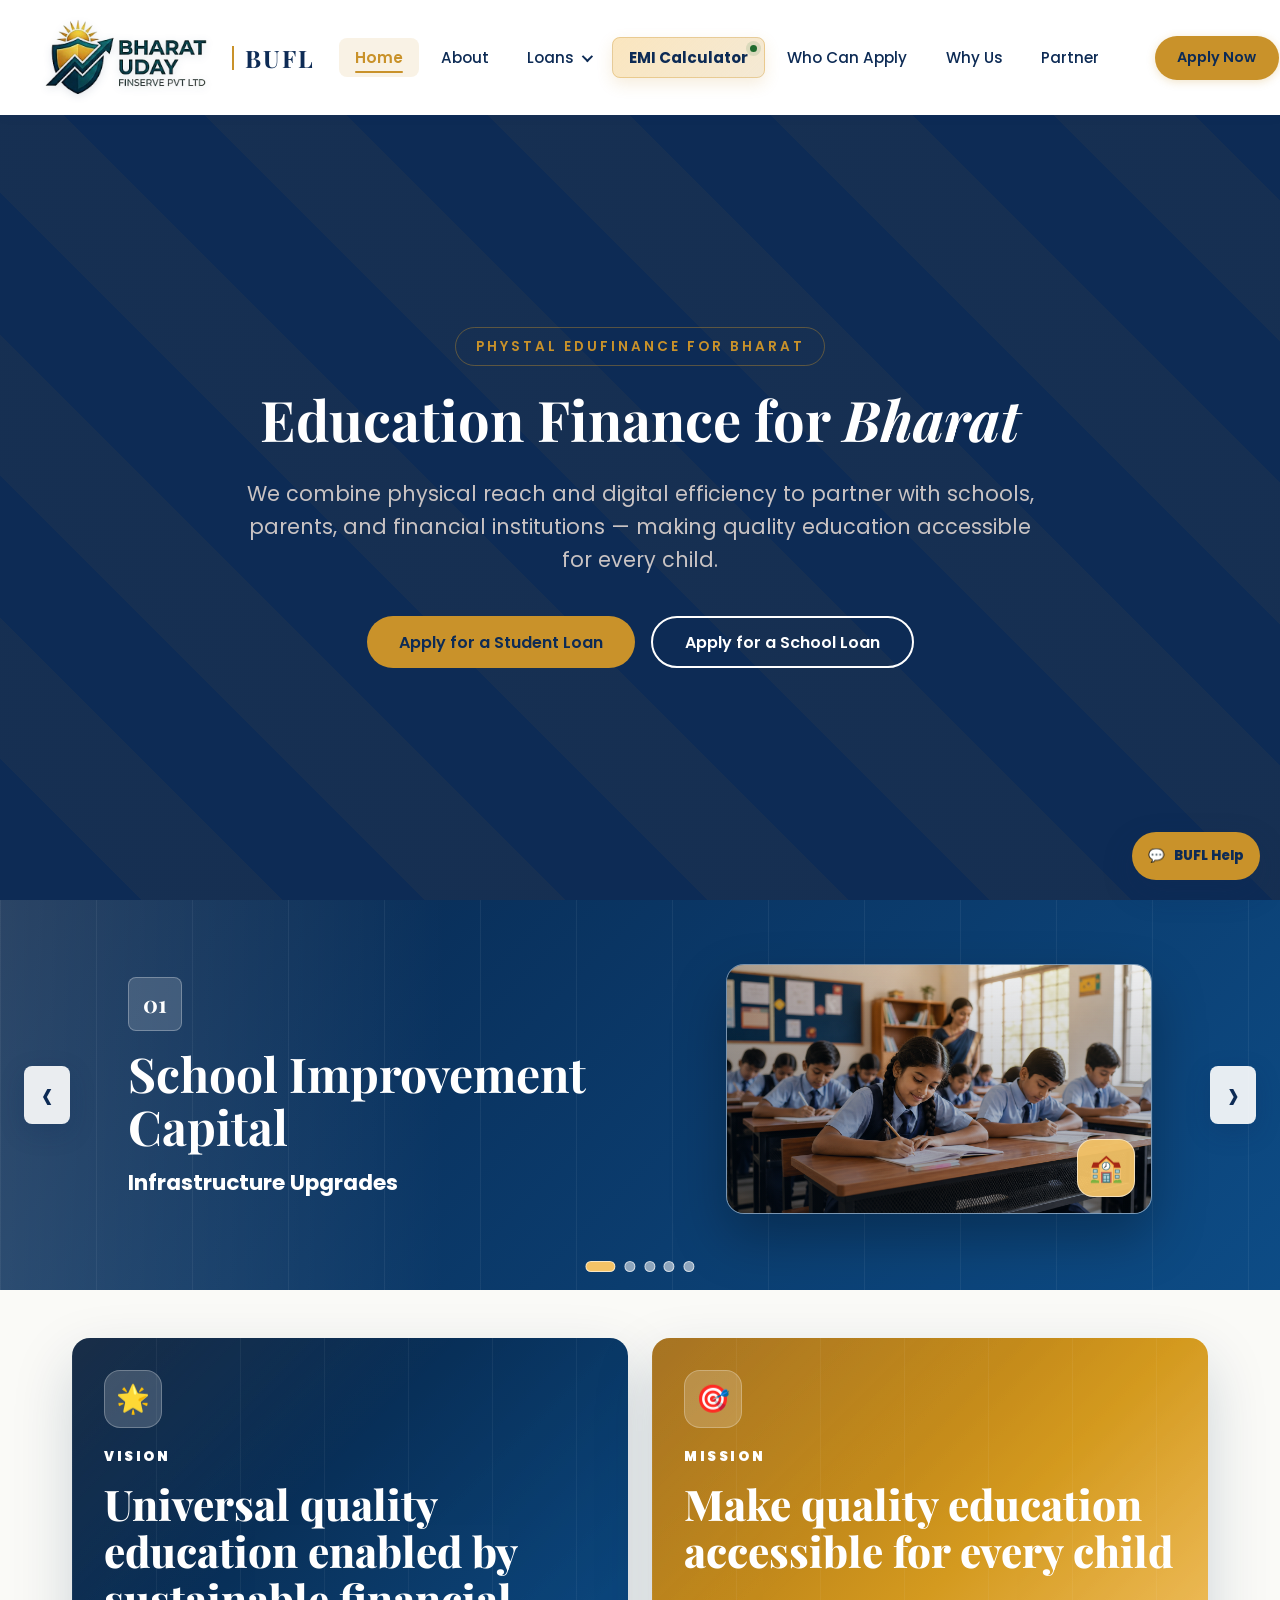
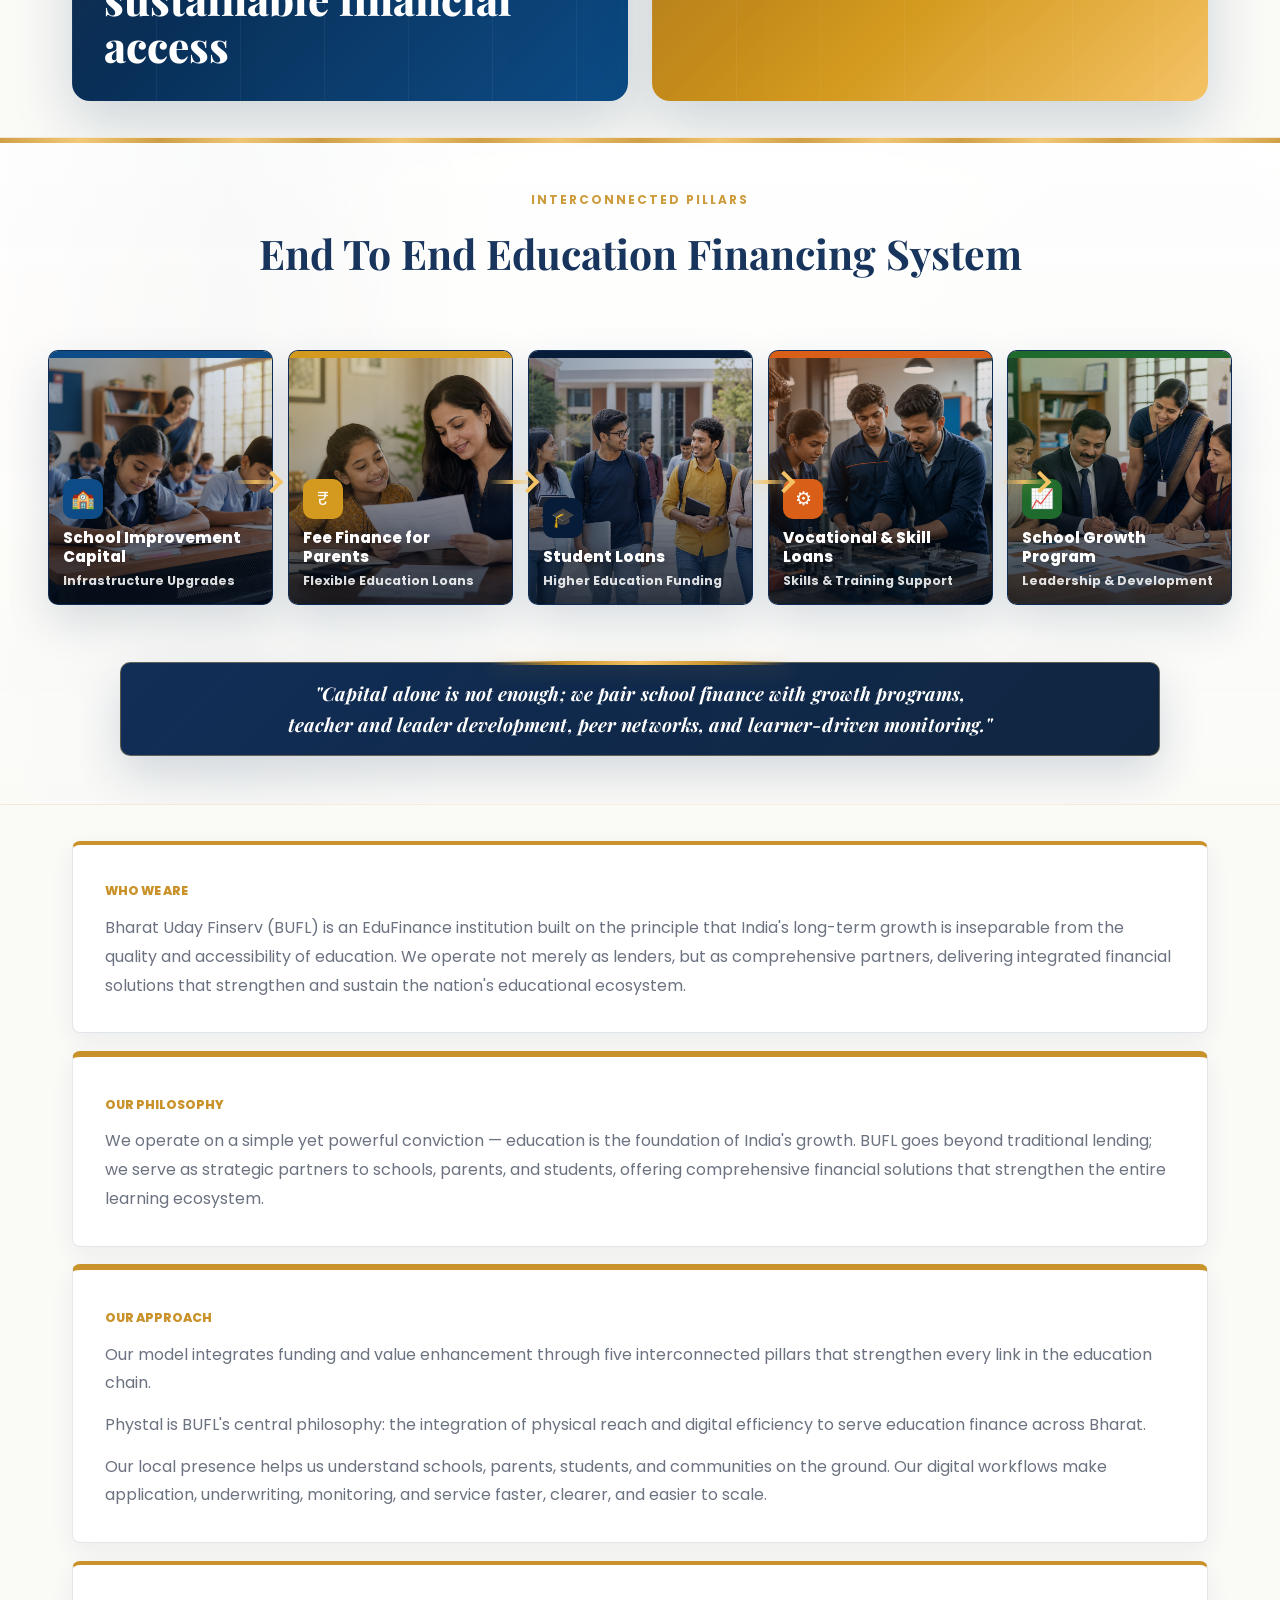
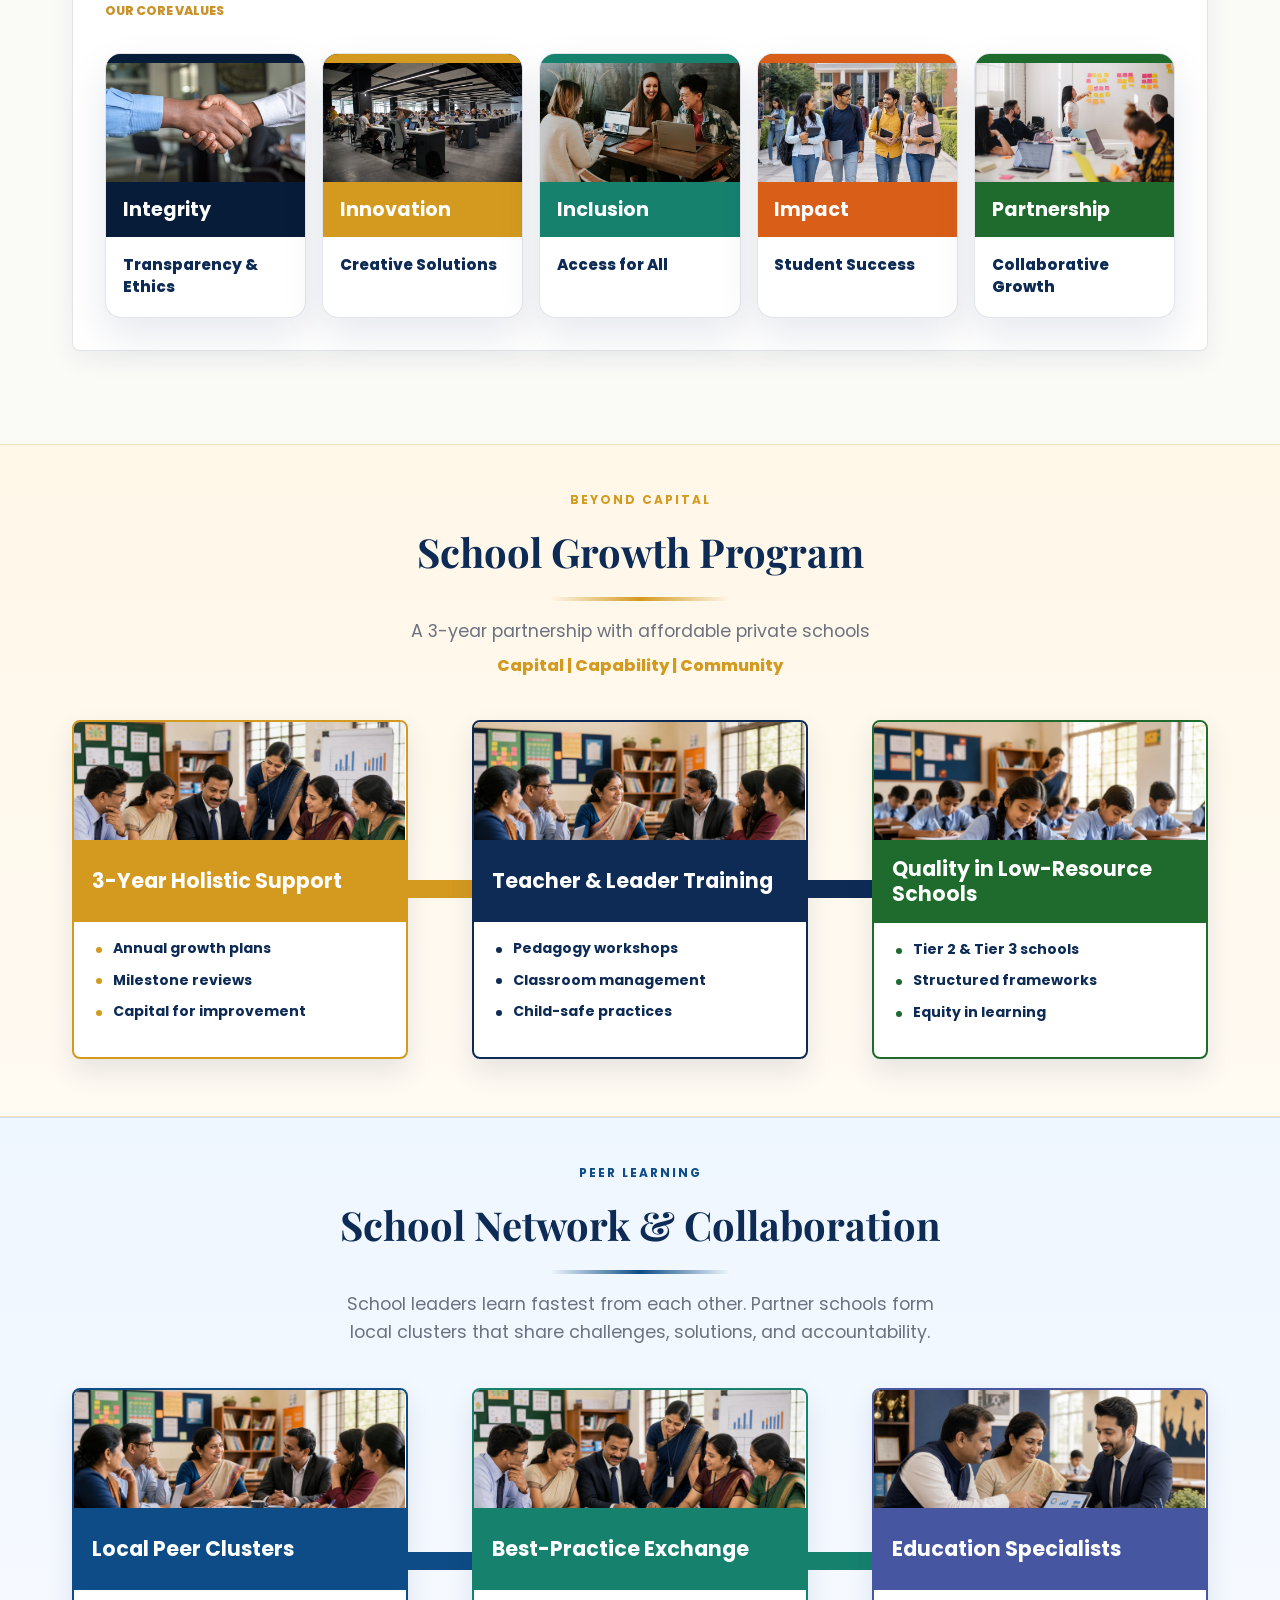
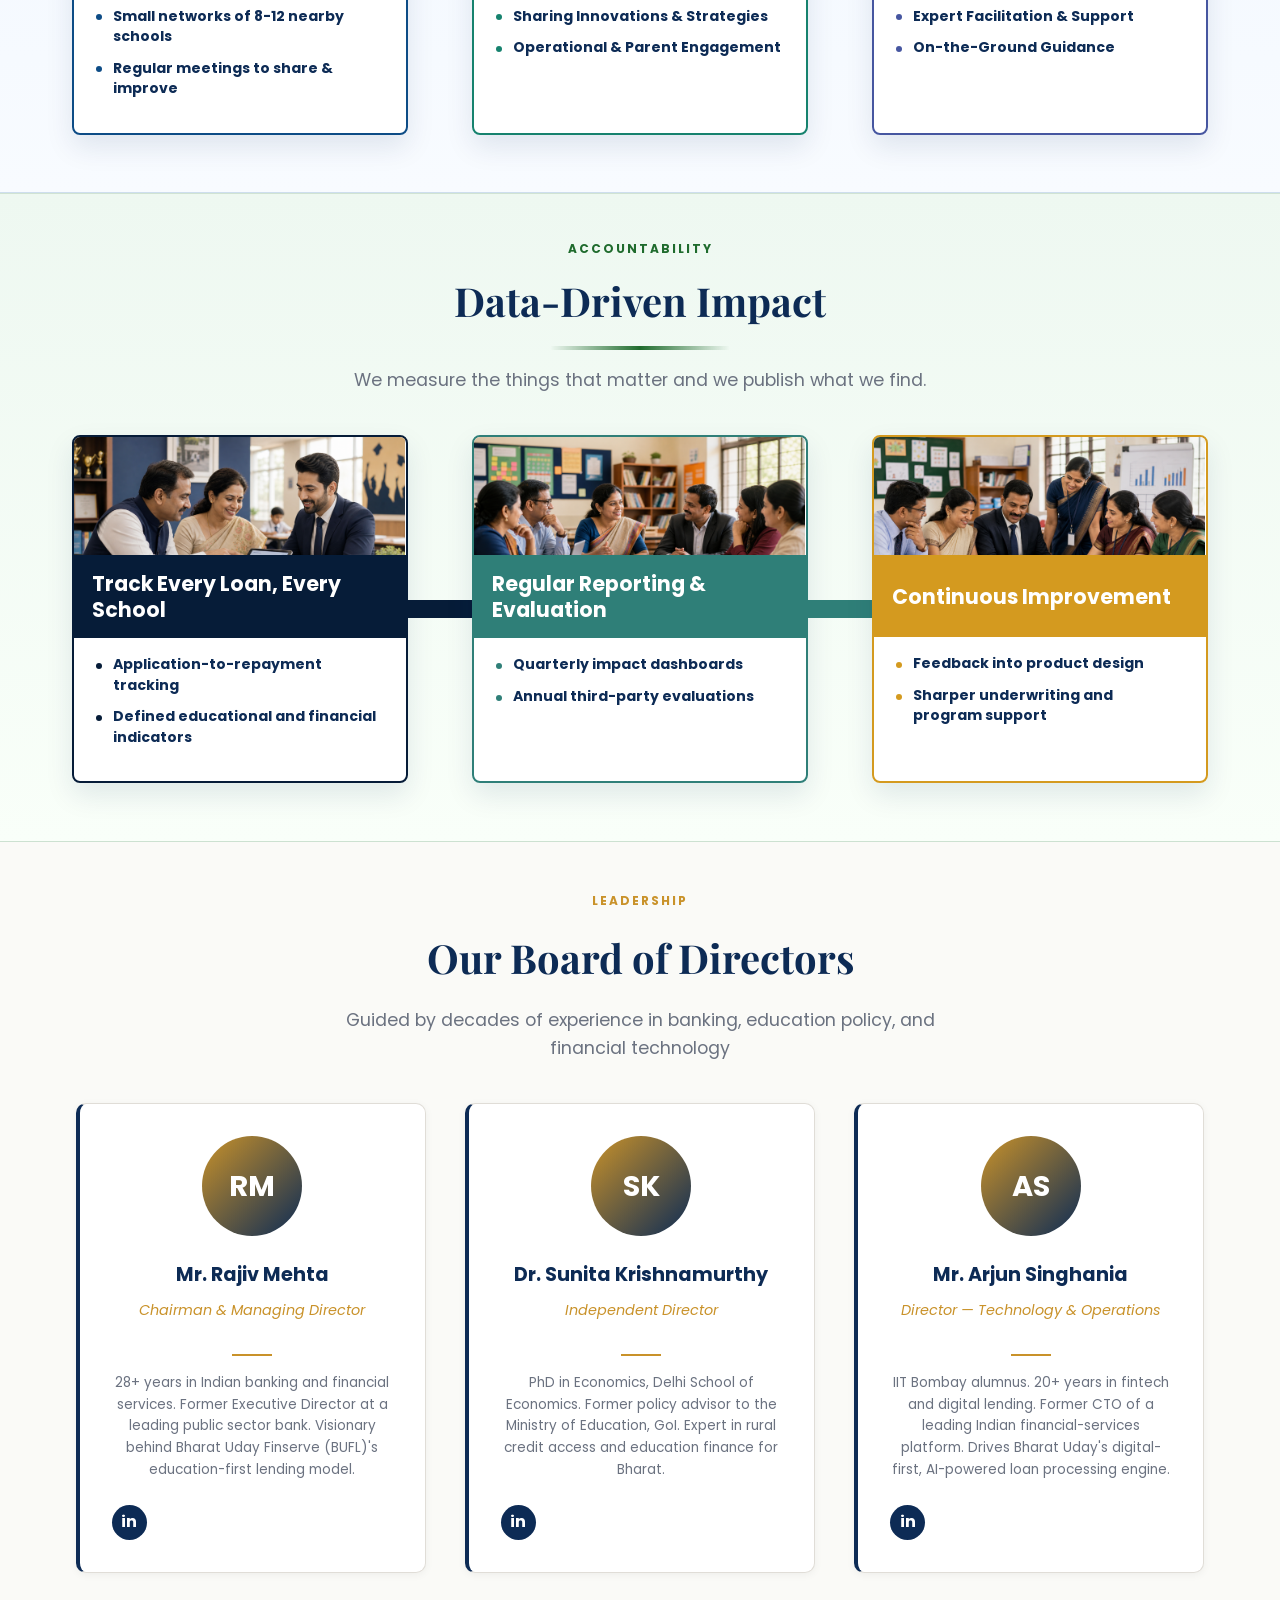
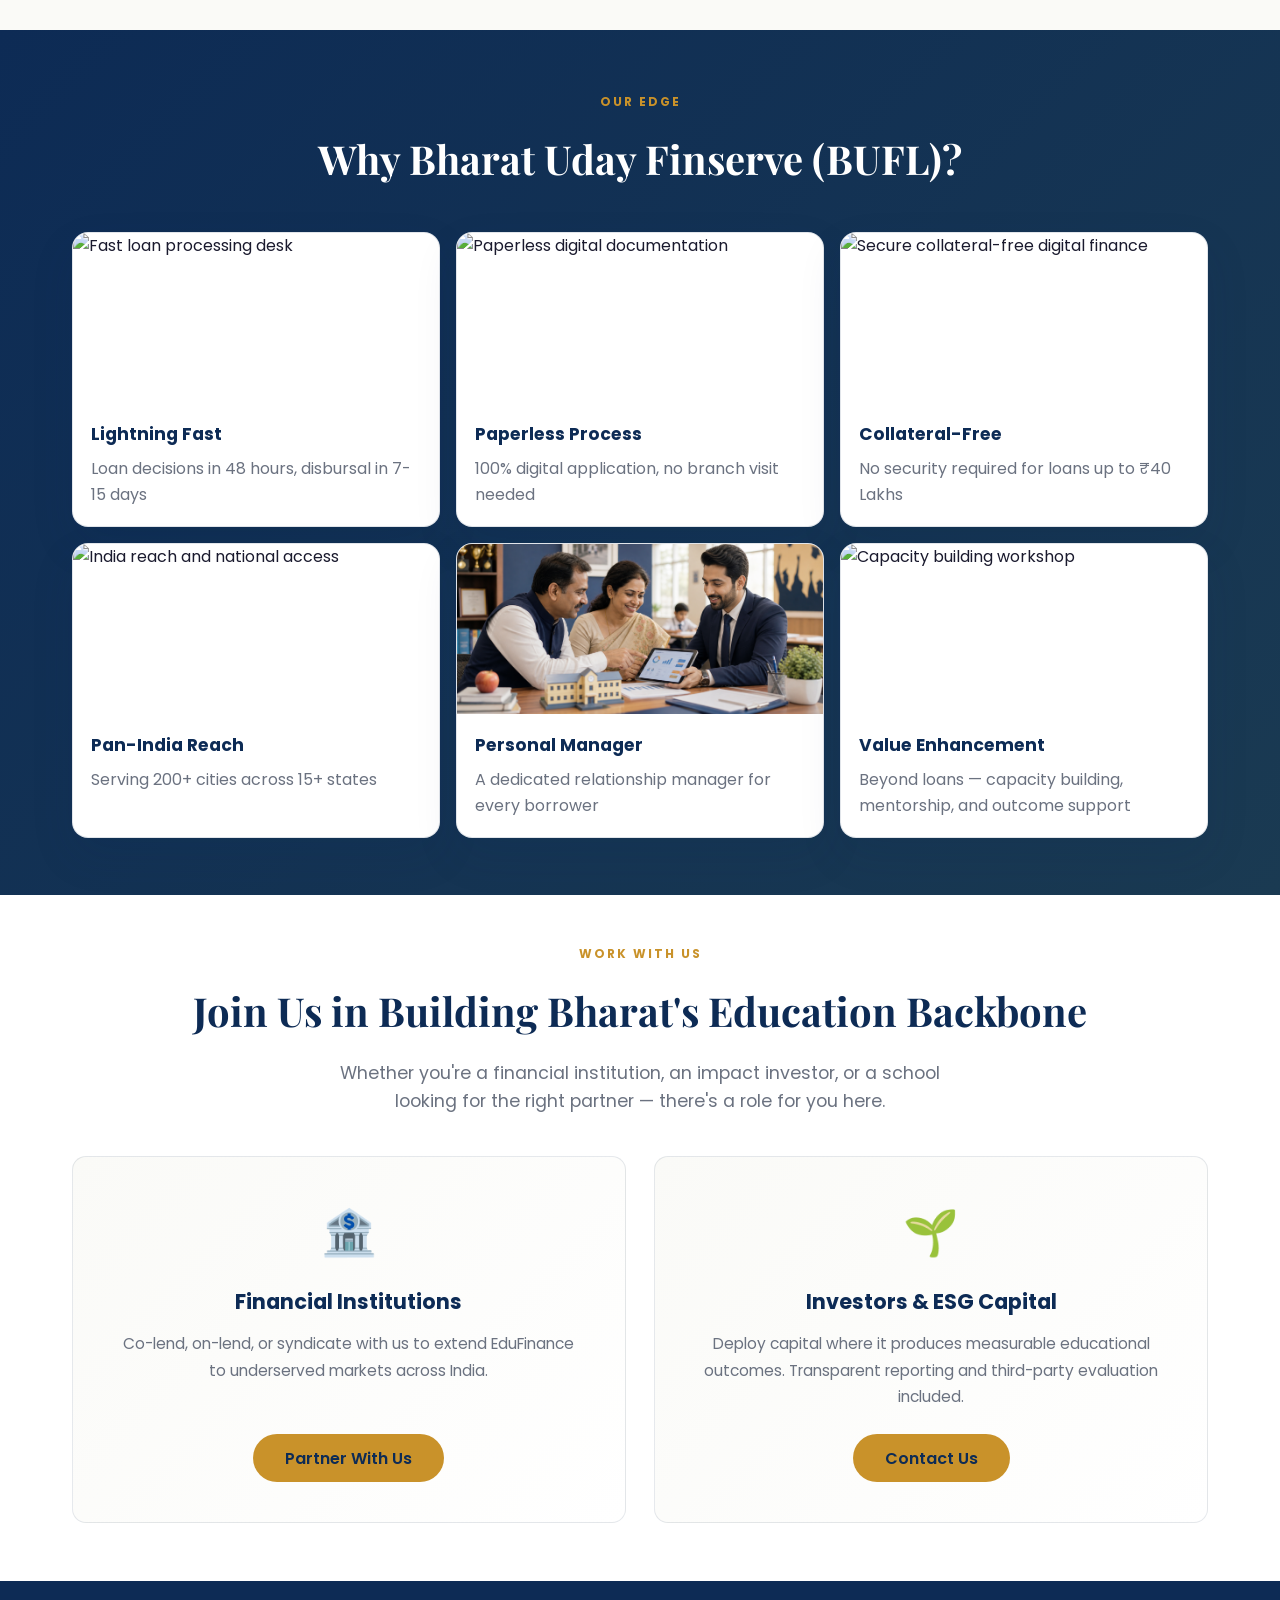
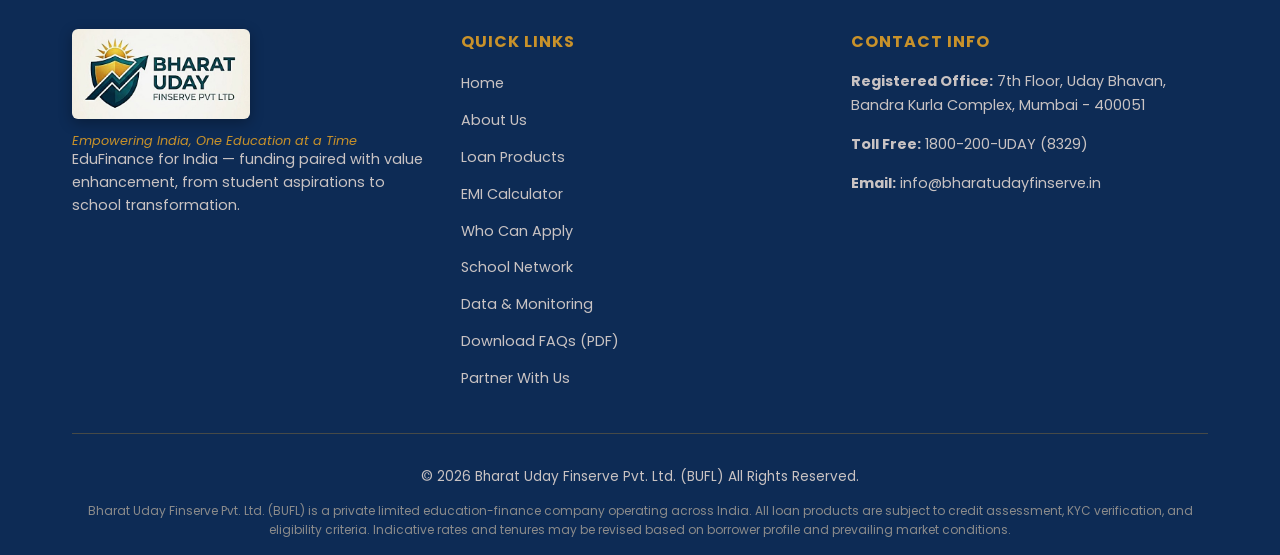
==== commit 9104f6d8: "Refactor code structure for improved readability and maintainability" ====
--- a/index.html
+++ b/index.html
@@ -32,7 +32,7 @@
                         <li><a href="loan-detail.html?product=vocational" class="dropdown-link" data-product-key="vocational">Vocational &amp; Skills Loan</a></li>
                     </ul>
                 </li>
-                <li><a href="emi-calculator.html" class="nav-link nav-link-highlight" target="_blank" rel="noopener">EMI Calculator</a></li>
+                <li><a href="emi-calculator.html" class="nav-link nav-link-highlight">EMI Calculator</a></li>
                 <li><a href="who-can-apply.html" class="nav-link">Who Can Apply</a></li>
                 <li><a href="#why-us" class="nav-link">Why Us</a></li>
                 <li><a href="#partner" class="nav-link">Partner</a></li>
@@ -66,9 +66,9 @@
     </section>
 
     <!-- Product Banner Carousel -->
-    <section class="product-slider" aria-label="Education finance products">
+    <section class="product-slider" id="products" aria-label="Education finance products">
         <div class="slider-stage" data-product-slider>
-            <article class="product-slide is-active product-slide-blue" data-slide-link="#product-detail" data-product-key="school-improvement" aria-hidden="false">
+            <article class="product-slide is-active product-slide-blue" data-slide-link="loan-detail.html?product=school-improvement" data-product-key="school-improvement" aria-hidden="false">
                 <div class="slide-copy">
                     <span class="slide-kicker">01</span>
                     <h2>School Improvement Capital</h2>
@@ -80,7 +80,7 @@
                 </div>
             </article>
 
-            <article class="product-slide product-slide-gold" data-slide-link="#product-detail" data-product-key="school-fee" aria-hidden="true">
+            <article class="product-slide product-slide-gold" data-slide-link="loan-detail.html?product=school-fee" data-product-key="school-fee" aria-hidden="true">
                 <div class="slide-copy">
                     <span class="slide-kicker">02</span>
                     <h2>Fee Finance for Parents</h2>
@@ -92,7 +92,7 @@
                 </div>
             </article>
 
-            <article class="product-slide product-slide-navy" data-slide-link="#product-detail" data-product-key="student" aria-hidden="true">
+            <article class="product-slide product-slide-navy" data-slide-link="loan-detail.html?product=student" data-product-key="student" aria-hidden="true">
                 <div class="slide-copy">
                     <span class="slide-kicker">03</span>
                     <h2>Student Loans</h2>
@@ -104,7 +104,7 @@
                 </div>
             </article>
 
-            <article class="product-slide product-slide-orange" data-slide-link="#product-detail" data-product-key="vocational" aria-hidden="true">
+            <article class="product-slide product-slide-orange" data-slide-link="loan-detail.html?product=vocational" data-product-key="vocational" aria-hidden="true">
                 <div class="slide-copy">
                     <span class="slide-kicker">04</span>
                     <h2>Vocational &amp; Skill Loans</h2>
@@ -116,7 +116,7 @@
                 </div>
             </article>
 
-            <article class="product-slide product-slide-green" data-slide-link="#product-detail" data-product-key="school-growth" aria-hidden="true">
+            <article class="product-slide product-slide-green" data-slide-link="loan-detail.html?product=school-growth" data-product-key="school-growth" aria-hidden="true">
                 <div class="slide-copy">
                     <span class="slide-kicker">05</span>
                     <h2>School Growth Program</h2>
@@ -165,35 +165,35 @@
                 </div>
                 <div class="pillars-visual">
                     <div class="pillars-colonnade">
-                        <a class="pillar photo-pillar photo-pillar-blue" href="#product-detail" data-product-key="school-improvement">
+                        <a class="pillar photo-pillar photo-pillar-blue" href="loan-detail.html?product=school-improvement" data-product-key="school-improvement">
                             <img src="assets/generated/school-improvement.png" alt="Students learning in a classroom">
                             <span class="pillar-icon">&#127979;</span>
                             <span class="pillar-label">School Improvement Capital</span>
                             <span class="pillar-subtitle">Infrastructure Upgrades</span>
                         </a>
                         <span class="pillar-connector" style="--i: 1" aria-hidden="true"></span>
-                        <a class="pillar photo-pillar photo-pillar-gold" href="#product-detail" data-product-key="school-fee">
+                        <a class="pillar photo-pillar photo-pillar-gold" href="loan-detail.html?product=school-fee" data-product-key="school-fee">
                             <img src="assets/generated/fee-finance.png" alt="Family and child education support">
                             <span class="pillar-icon">&#8377;</span>
                             <span class="pillar-label">Fee Finance for Parents</span>
                             <span class="pillar-subtitle">Flexible Education Loans</span>
                         </a>
                         <span class="pillar-connector" style="--i: 2" aria-hidden="true"></span>
-                        <a class="pillar photo-pillar photo-pillar-navy" href="#product-detail" data-product-key="student">
+                        <a class="pillar photo-pillar photo-pillar-navy" href="loan-detail.html?product=student" data-product-key="student">
                             <img src="assets/generated/student-loan.png" alt="Students on a university campus">
                             <span class="pillar-icon">&#127891;</span>
                             <span class="pillar-label">Student Loans</span>
                             <span class="pillar-subtitle">Higher Education Funding</span>
                         </a>
                         <span class="pillar-connector" style="--i: 3" aria-hidden="true"></span>
-                        <a class="pillar photo-pillar photo-pillar-orange" href="#product-detail" data-product-key="vocational">
+                        <a class="pillar photo-pillar photo-pillar-orange" href="loan-detail.html?product=vocational" data-product-key="vocational">
                             <img src="assets/generated/skills-loan.png" alt="Hands-on vocational training">
                             <span class="pillar-icon">&#9881;</span>
                             <span class="pillar-label">Vocational &amp; Skill Loans</span>
                             <span class="pillar-subtitle">Skills &amp; Training Support</span>
                         </a>
                         <span class="pillar-connector" style="--i: 4" aria-hidden="true"></span>
-                        <a class="pillar photo-pillar photo-pillar-green" href="#product-detail" data-product-key="school-growth">
+                        <a class="pillar photo-pillar photo-pillar-green" href="loan-detail.html?product=school-growth" data-product-key="school-growth">
                             <img src="assets/generated/school-growth.png" alt="Education leaders planning growth">
                             <span class="pillar-icon">&#128200;</span>
                             <span class="pillar-label">School Growth Program</span>
@@ -228,64 +228,33 @@
                     <span class="content-label">Our Core Values</span>
                     <div class="core-values-visual" aria-label="Our Core Values">
                         <div class="value-pillar value-integrity">
-                            <img src="https://images.unsplash.com/photo-1521791136064-7986c2920216?auto=format&amp;fit=crop&amp;w=700&amp;q=80" alt="Professional handshake representing integrity">
+                            <img src="assets/core-values/integrity.jpg" alt="Professional handshake representing integrity">
                             <h3>Integrity</h3>
                             <p>Transparency &amp; Ethics</p>
                         </div>
                         <div class="value-pillar value-innovation">
-                            <img src="https://images.unsplash.com/photo-1504384308090-c894fdcc538d?auto=format&amp;fit=crop&amp;w=700&amp;q=80" alt="Creative idea session representing innovation">
+                            <img src="assets/core-values/innovation.jpg" alt="Creative idea session representing innovation">
                             <h3>Innovation</h3>
                             <p>Creative Solutions</p>
                         </div>
                         <div class="value-pillar value-inclusion">
-                            <img src="https://images.unsplash.com/photo-1522202176988-66273c2fd55f?auto=format&amp;fit=crop&amp;w=700&amp;q=80" alt="Diverse group learning together representing inclusion">
+                            <img src="assets/core-values/inclusion.jpg" alt="Diverse group learning together representing inclusion">
                             <h3>Inclusion</h3>
                             <p>Access for All</p>
                         </div>
                         <div class="value-pillar value-impact">
-                            <img src="https://images.unsplash.com/photo-1523050854058-8df90110c9f1?auto=format&amp;fit=crop&amp;w=700&amp;q=80" alt="Graduation celebration representing student success">
+                            <img src="assets/core-values/impact.png" alt="Students on campus representing student success">
                             <h3>Impact</h3>
                             <p>Student Success</p>
                         </div>
                         <div class="value-pillar value-partnership">
-                            <img src="https://images.unsplash.com/photo-1552664730-d307ca884978?auto=format&amp;fit=crop&amp;w=700&amp;q=80" alt="Team collaboration representing partnership">
+                            <img src="assets/core-values/partnership.jpg" alt="Team collaboration representing partnership">
                             <h3>Partnership</h3>
                             <p>Collaborative Growth</p>
                         </div>
                     </div>
                 </article>
             </div>
-        </div>
-    </section>
-
-    <!-- Loan Detail, Calculator & Application Section -->
-    <section class="loan-hub" id="products">
-        <div class="container">
-            <article class="product-detail-view product-card-blue" id="product-detail" data-product-detail>
-                <div class="product-detail-media">
-                    <img id="productDetailImage" src="assets/generated/school-improvement.png" alt="Students learning in an improved classroom">
-                    <span class="product-detail-number" id="productDetailNumber">01</span>
-                </div>
-                <div class="product-detail-copy">
-                    <span class="content-label" id="productDetailStatus">Applications open</span>
-                    <h3 id="productDetailTitle">School Improvement Loan</h3>
-                    <p class="product-detail-subtitle" id="productDetailSubtitle">Infrastructure Upgrades</p>
-                    <p class="product-detail-for" id="productDetailFor">For school owners building better learning environments.</p>
-                    <div class="product-detail-meta">
-                        <span id="productDetailAmount">Up to &#8377;25 Lakhs</span>
-                        <span id="productDetailTimeline">7-15 day disbursal after sanction</span>
-                    </div>
-                    <ul class="product-detail-list" id="productDetailList">
-                        <li>Classrooms, labs, equipment, furniture, and learning materials</li>
-                        <li>Water, bathrooms, sanitation, and safety improvements</li>
-                        <li>Cashflow-based underwriting with practical collateral options</li>
-                    </ul>
-                    <div class="product-detail-actions">
-                        <a href="loan-detail.html?product=school-improvement#loan-application" class="btn btn-primary" id="productApplyButton">Apply for School Loan</a>
-                    </div>
-                </div>
-            </article>
-
         </div>
     </section>
 
@@ -617,7 +586,7 @@
                         <li><a href="#home">Home</a></li>
                         <li><a href="#about">About Us</a></li>
                         <li><a href="#products">Loan Products</a></li>
-                        <li><a href="emi-calculator.html" target="_blank" rel="noopener">EMI Calculator</a></li>
+                        <li><a href="emi-calculator.html">EMI Calculator</a></li>
                         <li><a href="who-can-apply.html">Who Can Apply</a></li>
                         <li><a href="#school-network">School Network</a></li>
                         <li><a href="#data-monitoring">Data &amp; Monitoring</a></li>
--- a/styles.css
+++ b/styles.css
@@ -5823,3 +5823,211 @@
         min-height: 220px;
     }
 }
+
+/* Compact homepage vertical rhythm after removing the inline loan detail block */
+.about,
+.school-growth,
+.school-network,
+.data-monitoring,
+.directors,
+.why-us,
+.partner-cta {
+    padding-top: clamp(2.5rem, 4.5vw, 3.75rem);
+    padding-bottom: clamp(2.5rem, 4.5vw, 3.75rem);
+}
+
+.about {
+    padding-top: clamp(2.25rem, 4vw, 3rem);
+}
+
+.about + .school-growth,
+.school-growth + .school-network,
+.school-network + .data-monitoring,
+.data-monitoring + .directors,
+.directors + .why-us,
+.why-us + .partner-cta {
+    padding-top: clamp(2rem, 3.5vw, 3rem);
+}
+
+.section-header {
+    margin-bottom: clamp(1.8rem, 3.2vw, 2.75rem);
+}
+
+.vision-mission-showcase,
+.pillars-section,
+.identity-sections {
+    margin-bottom: clamp(1.6rem, 3vw, 2.25rem);
+}
+
+.identity-sections {
+    margin-top: clamp(1.6rem, 3vw, 2.25rem);
+}
+
+.growth-photo-flow,
+.data-photo-flow {
+    margin-top: clamp(1.35rem, 2.6vw, 2rem);
+}
+
+/* Distinct section bands so the repeated 3-card flows do not blend together */
+.school-growth {
+    background:
+        linear-gradient(180deg, #fff7e8 0%, #fffaf2 100%);
+    border-top: 1px solid rgba(201, 146, 42, 0.24);
+    border-bottom: 1px solid rgba(201, 146, 42, 0.22);
+}
+
+.school-network {
+    background:
+        linear-gradient(180deg, #eef6ff 0%, #f8fbff 100%);
+    border-top: 1px solid rgba(13, 76, 134, 0.16);
+    border-bottom: 1px solid rgba(13, 76, 134, 0.14);
+}
+
+.data-monitoring {
+    background:
+        linear-gradient(180deg, #eef8f1 0%, #f9fff9 100%);
+    border-top: 1px solid rgba(31, 107, 45, 0.18);
+    border-bottom: 1px solid rgba(31, 107, 45, 0.16);
+}
+
+.school-growth .section-label,
+.school-growth .flow-subtitle {
+    color: var(--color-gold-pillar);
+}
+
+.school-network .section-label {
+    color: var(--color-blue-pillar);
+}
+
+.data-monitoring .section-label {
+    color: var(--color-green-pillar);
+}
+
+.school-growth .section-title,
+.school-network .section-title,
+.data-monitoring .section-title {
+    position: relative;
+    display: inline-block;
+}
+
+.school-growth .section-title::after,
+.school-network .section-title::after,
+.data-monitoring .section-title::after {
+    content: '';
+    display: block;
+    width: min(180px, 42vw);
+    height: 4px;
+    margin: 0.85rem auto 0;
+    border-radius: 999px;
+}
+
+.school-growth .section-title::after {
+    background: linear-gradient(90deg, transparent, var(--color-gold-pillar), transparent);
+}
+
+.school-network .section-title::after {
+    background: linear-gradient(90deg, transparent, var(--color-blue-pillar), transparent);
+}
+
+.data-monitoring .section-title::after {
+    background: linear-gradient(90deg, transparent, var(--color-green-pillar), transparent);
+}
+
+.school-growth .flow-card,
+.school-network .flow-card,
+.data-monitoring .flow-card {
+    background-color: rgba(255, 255, 255, 0.96);
+}
+
+.school-growth .section-label,
+.school-network .section-label,
+.data-monitoring .section-label {
+    display: block;
+    width: max-content;
+    margin: 0 auto 0.65rem;
+}
+
+/* Card header colors are intentionally different in each repeated flow section */
+.school-growth .flow-blue {
+    --flow-color: var(--color-gold-pillar);
+}
+
+.school-growth .flow-orange {
+    --flow-color: var(--color-primary);
+}
+
+.school-growth .flow-green {
+    --flow-color: var(--color-green-pillar);
+}
+
+.school-growth .flow-arrow-blue {
+    background: var(--color-gold-pillar);
+}
+
+.school-growth .flow-arrow-blue::after {
+    border-left-color: var(--color-gold-pillar);
+}
+
+.school-growth .flow-arrow-orange {
+    background: var(--color-primary);
+}
+
+.school-growth .flow-arrow-orange::after {
+    border-left-color: var(--color-primary);
+}
+
+.school-network .flow-blue {
+    --flow-color: var(--color-blue-pillar);
+}
+
+.school-network .flow-orange {
+    --flow-color: #16826e;
+}
+
+.school-network .flow-green {
+    --flow-color: #4656a0;
+}
+
+.school-network .flow-arrow-blue {
+    background: var(--color-blue-pillar);
+}
+
+.school-network .flow-arrow-blue::after {
+    border-left-color: var(--color-blue-pillar);
+}
+
+.school-network .flow-arrow-orange {
+    background: #16826e;
+}
+
+.school-network .flow-arrow-orange::after {
+    border-left-color: #16826e;
+}
+
+.data-monitoring .flow-blue {
+    --flow-color: #061c38;
+}
+
+.data-monitoring .flow-orange {
+    --flow-color: #2f7f78;
+}
+
+.data-monitoring .flow-green {
+    --flow-color: var(--color-gold-pillar);
+}
+
+.data-monitoring .flow-arrow-blue {
+    background: #061c38;
+}
+
+.data-monitoring .flow-arrow-blue::after {
+    border-left-color: #061c38;
+}
+
+.data-monitoring .flow-arrow-orange {
+    background: #2f7f78;
+}
+
+.data-monitoring .flow-arrow-orange::after {
+    border-left-color: #2f7f78;
+}
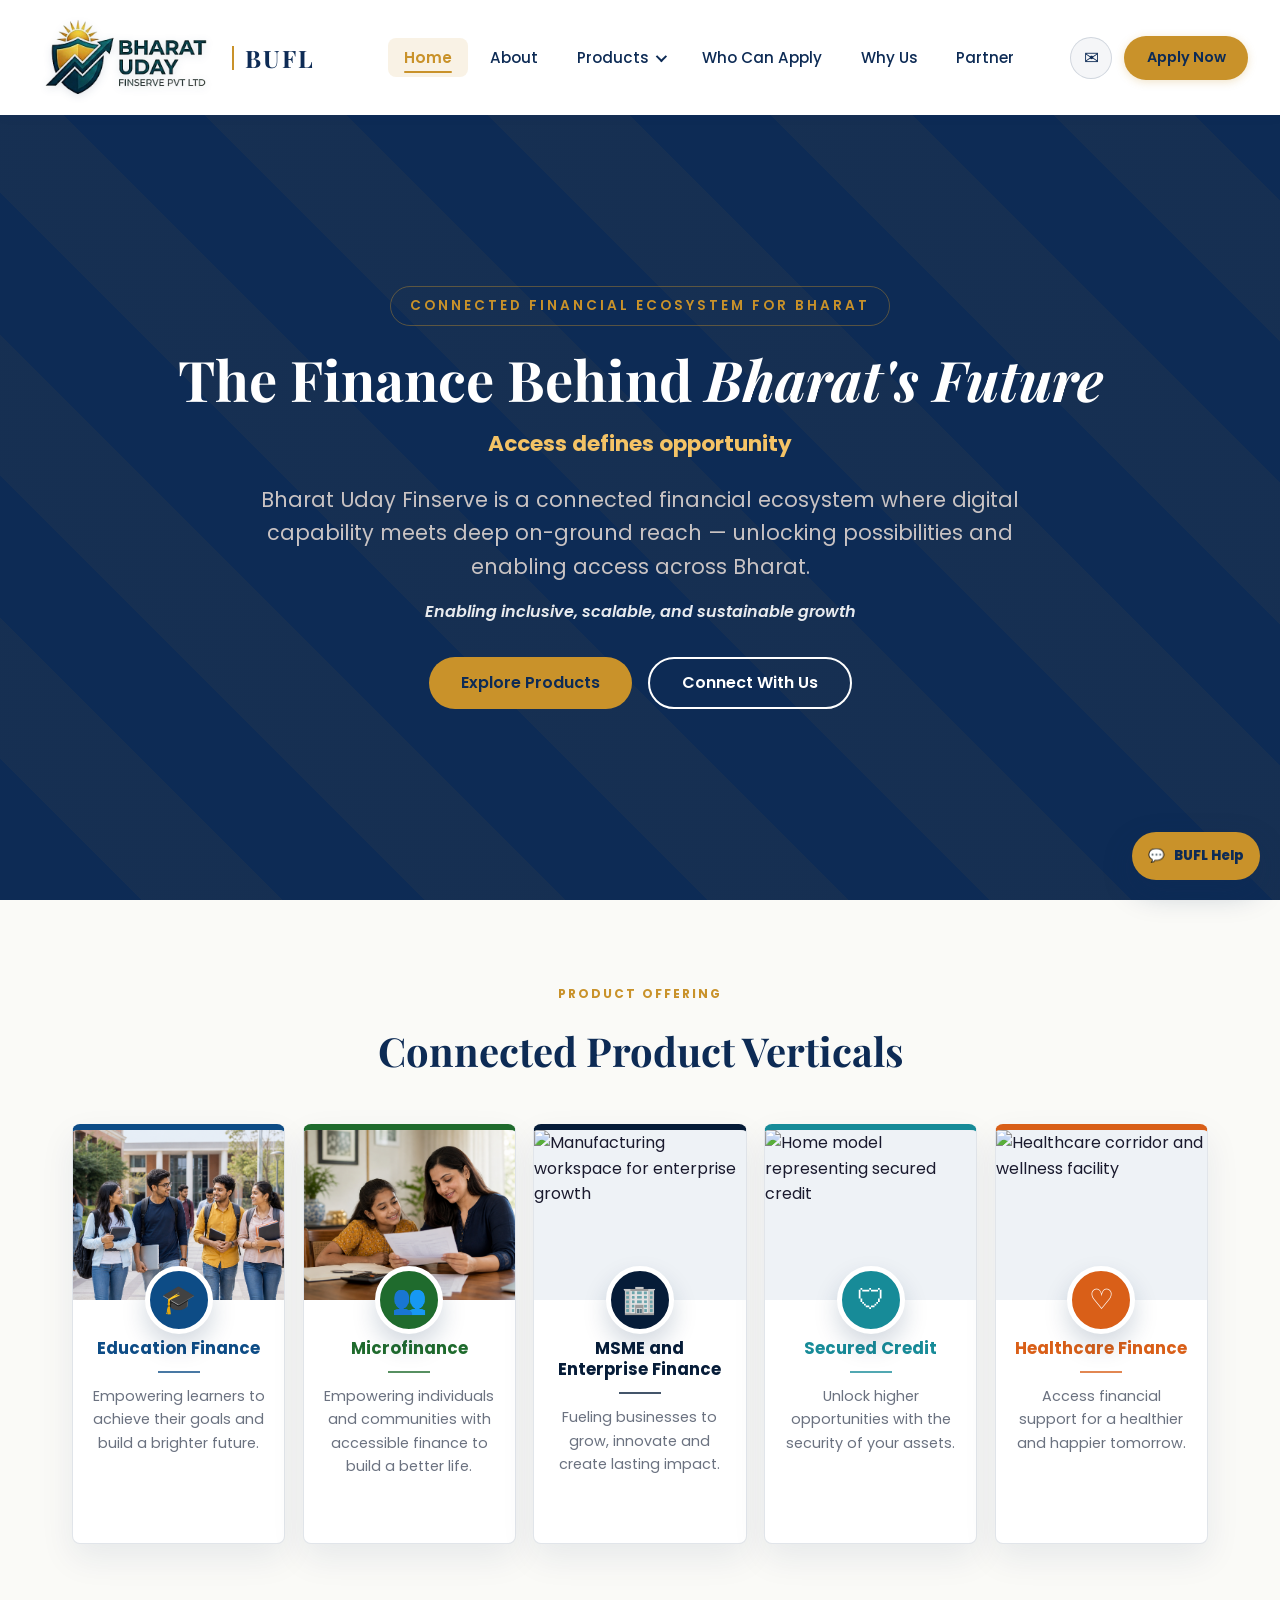
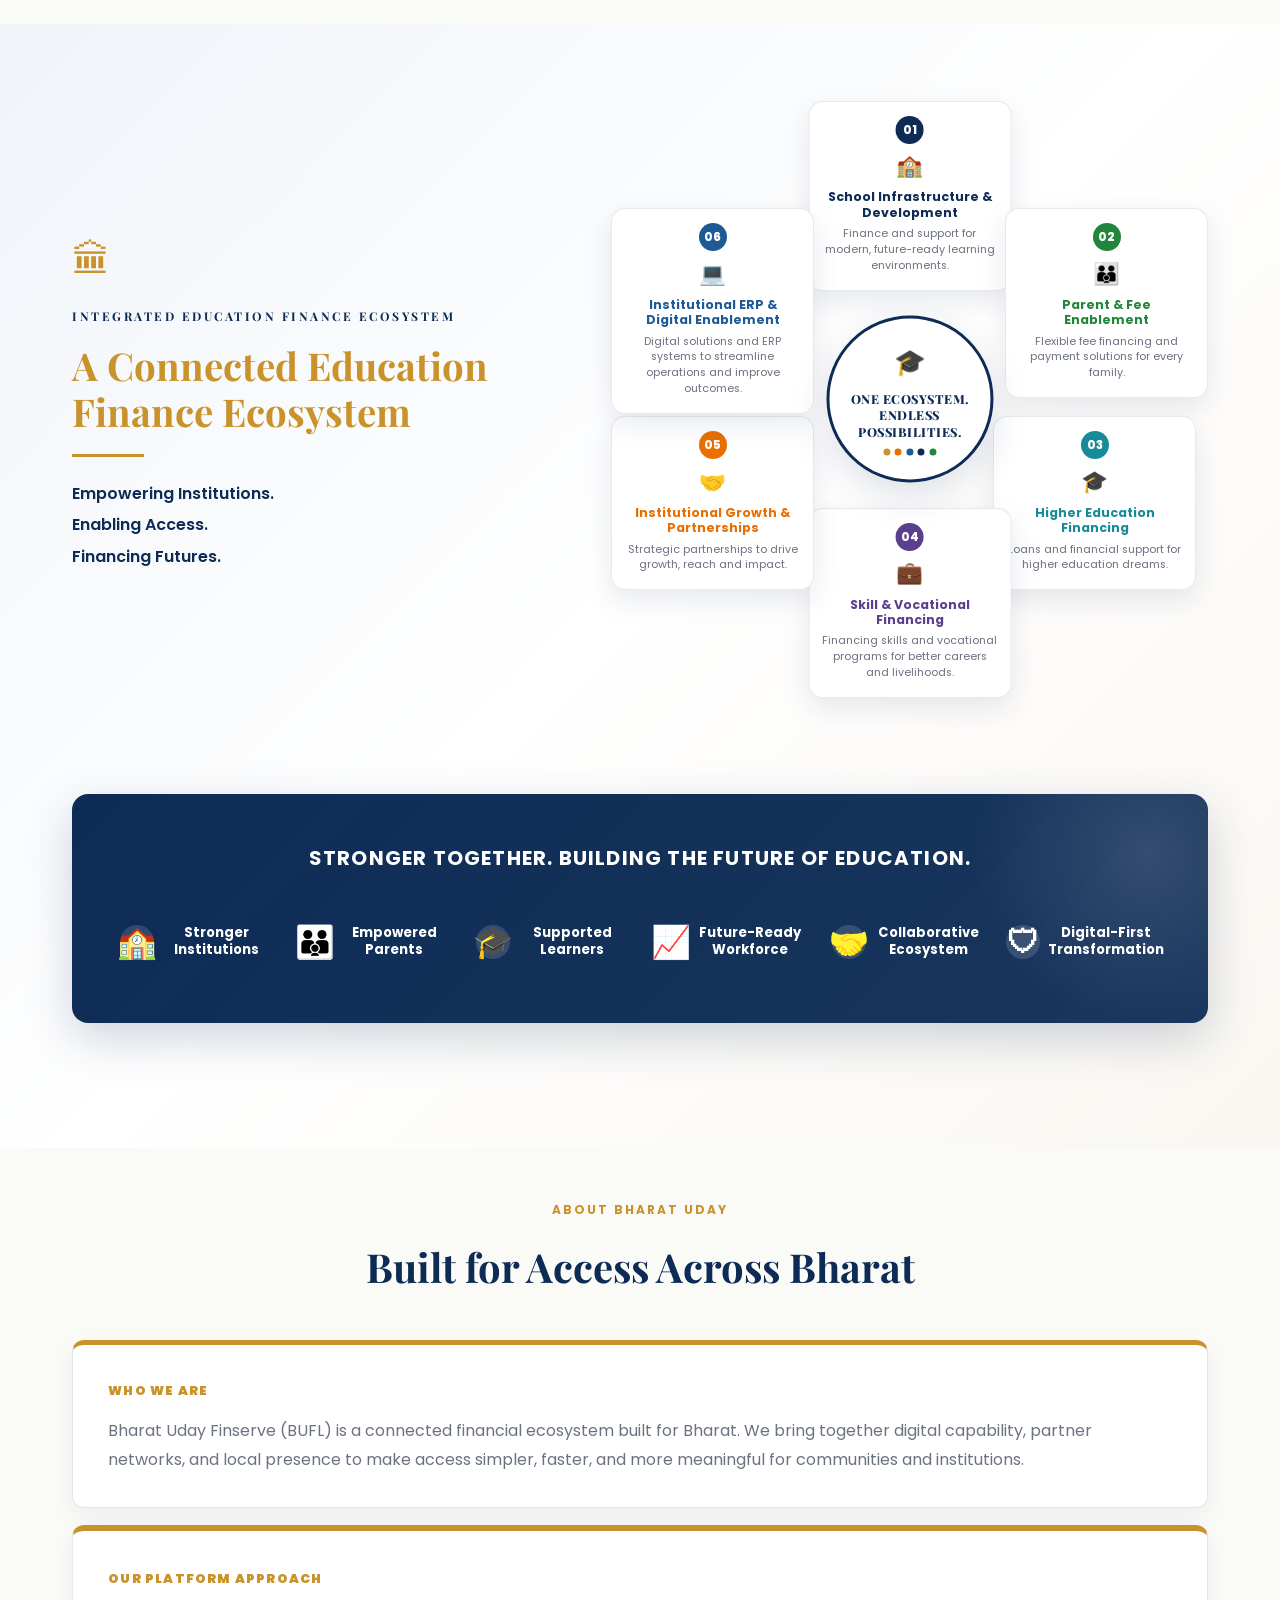
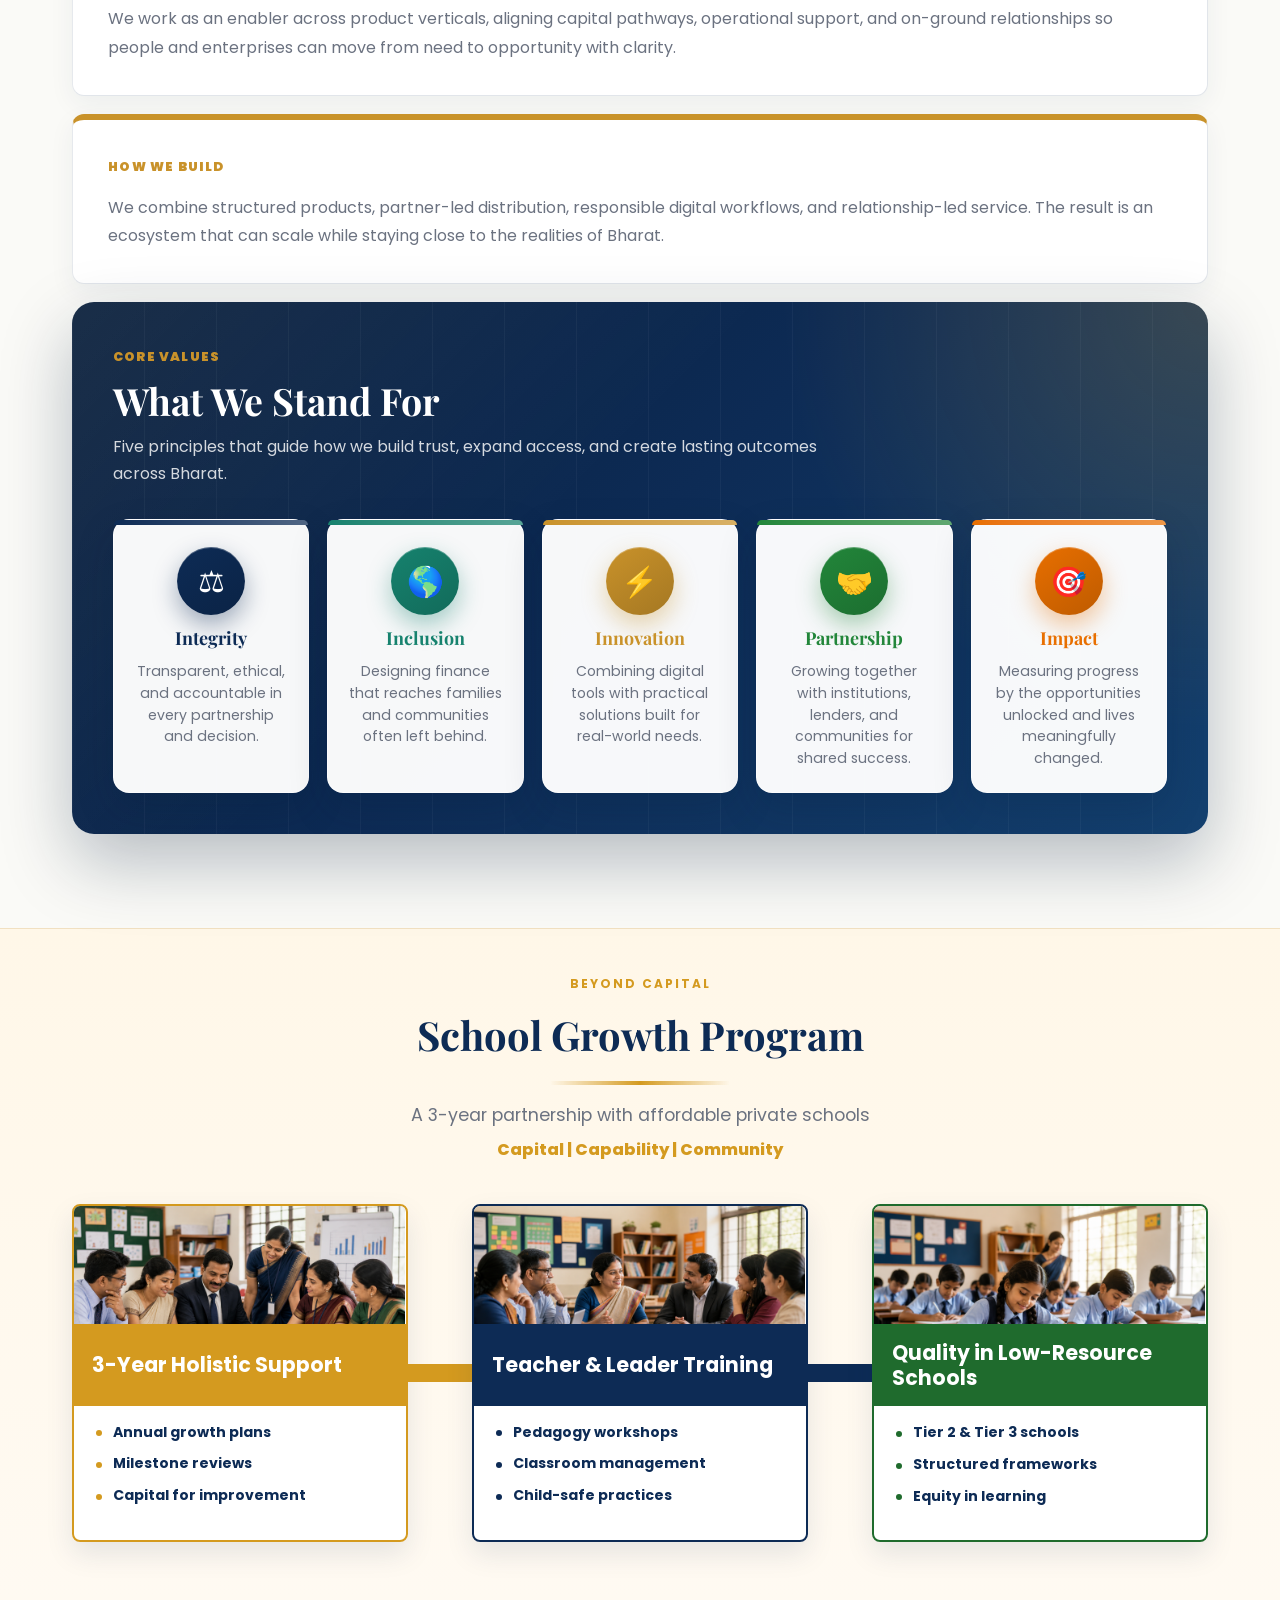
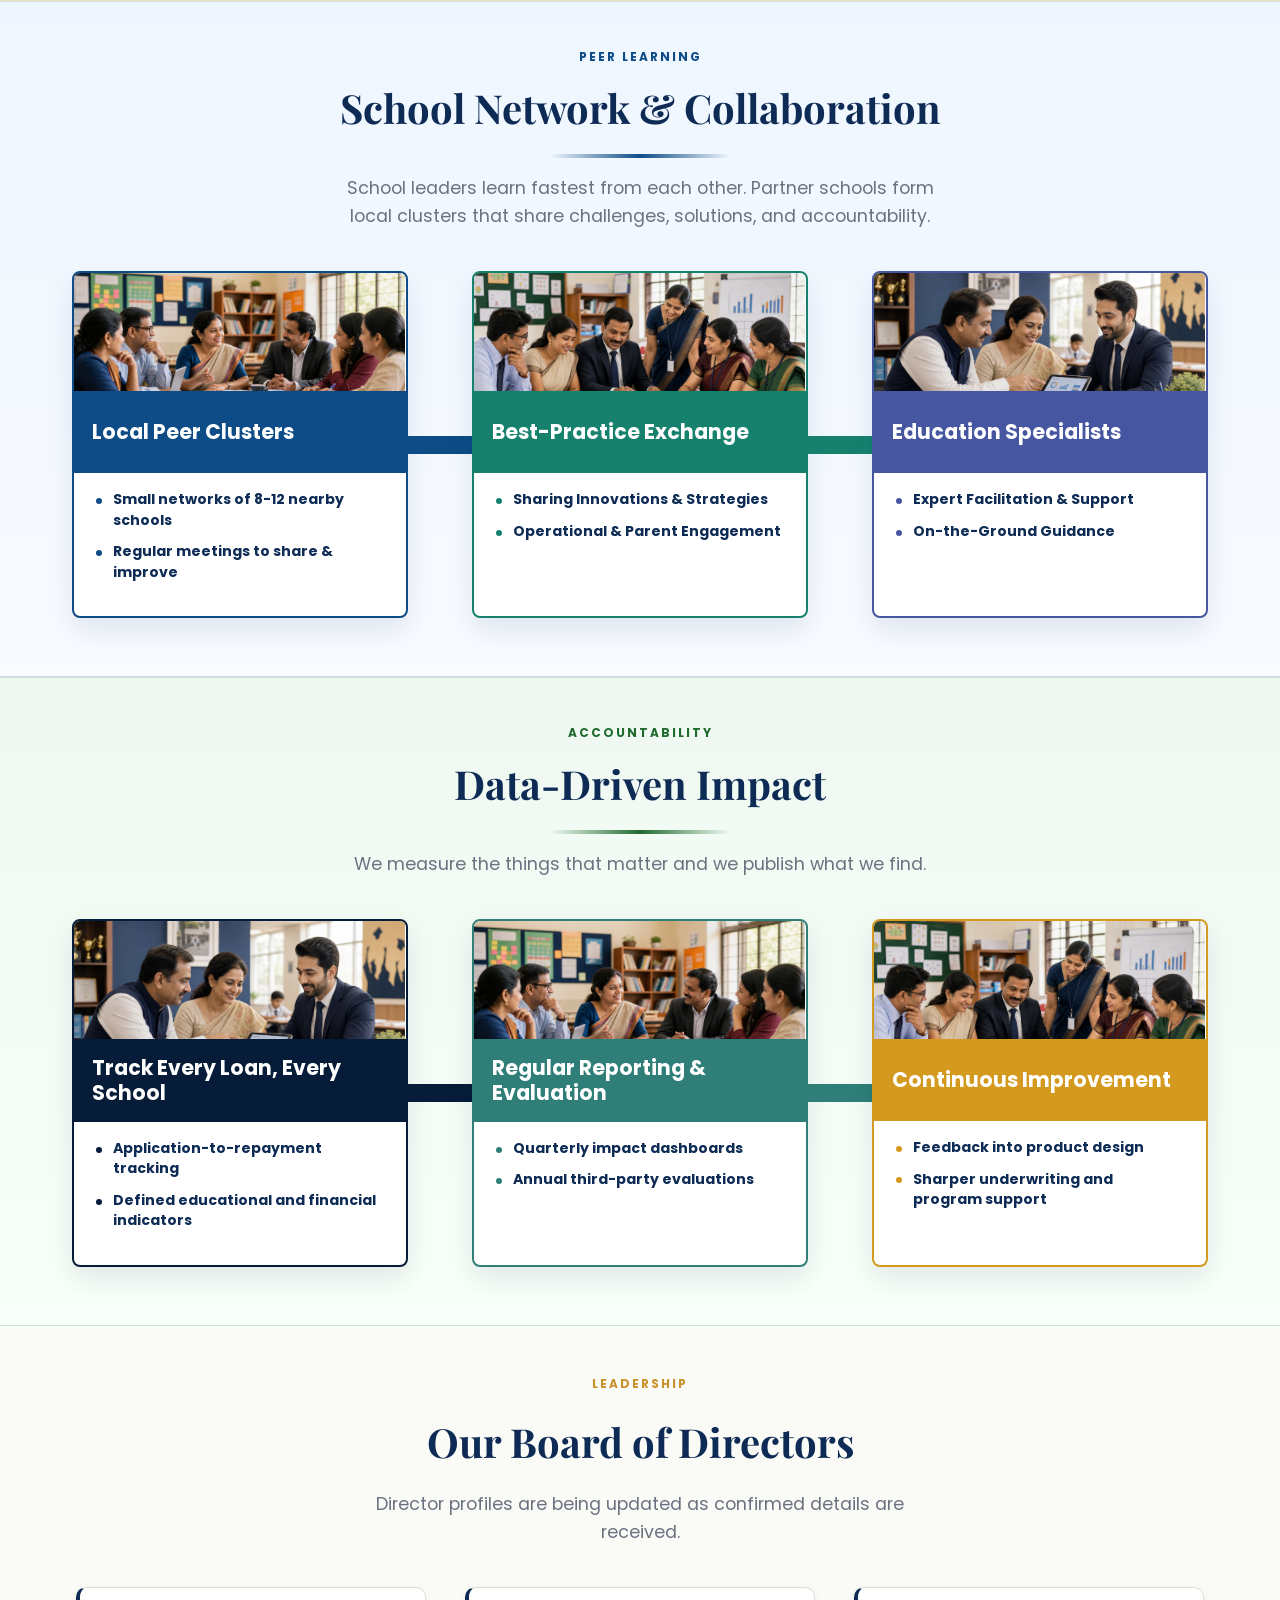
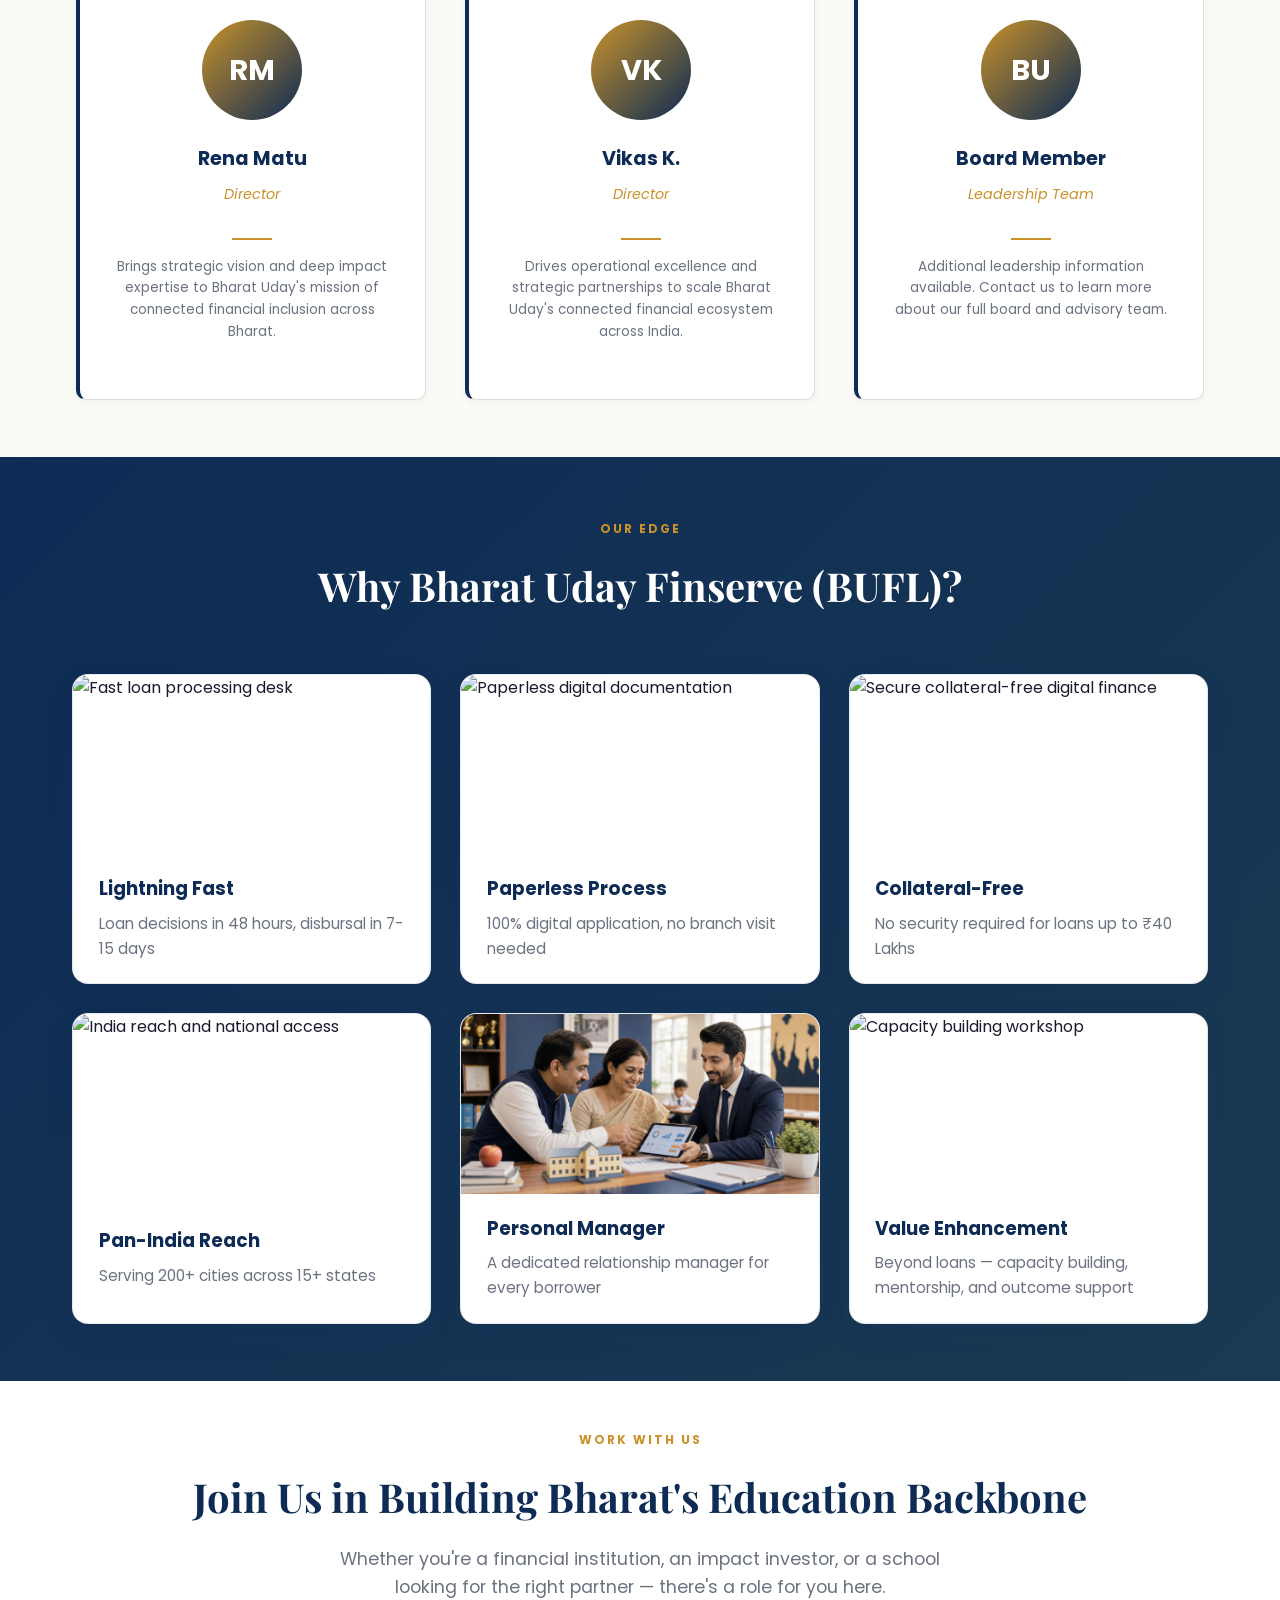
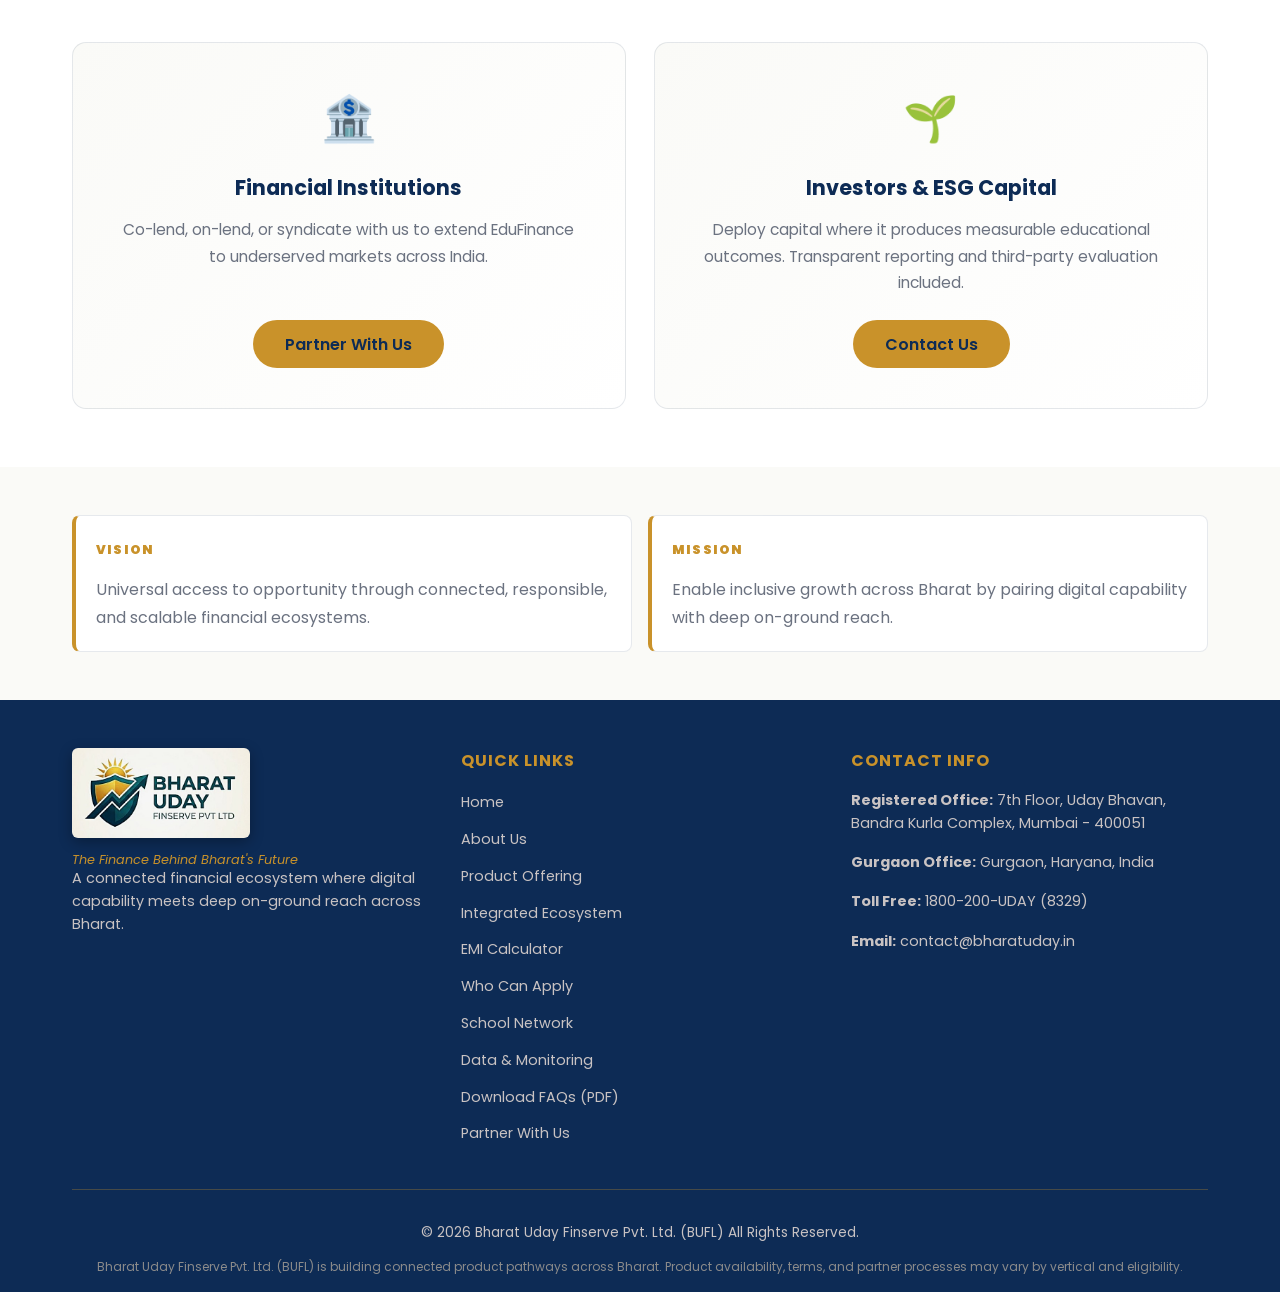
==== commit ae5768f2: "feat: Revamp product offerings and navigation structure - Updated navigation labels from "Loans" to " ====
--- a/index.html
+++ b/index.html
@@ -3,7 +3,7 @@
 <head>
     <meta charset="UTF-8">
     <meta name="viewport" content="width=device-width, initial-scale=1.0">
-    <title>Bharat Uday Finserve Pvt. Ltd. &mdash; Education Loans for India</title>
+    <title>Bharat Uday Finserve Pvt. Ltd. &mdash; Connected Financial Ecosystem for Bharat</title>
     <link href="https://fonts.googleapis.com/css2?family=Poppins:wght@300;400;500;600;700&family=Playfair+Display:wght@600;700&display=swap" rel="stylesheet">
     <link rel="stylesheet" href="styles.css">
 </head>
@@ -21,26 +21,26 @@
                 <li><a href="#about" class="nav-link">About</a></li>
                 <li class="nav-dropdown" id="loansNavItem">
                     <button class="nav-link nav-dropdown-toggle" id="loansDropdownToggle" type="button" aria-expanded="false" aria-haspopup="true" aria-controls="loansDropdown">
-                        Loans
+                        Products
                         <span class="dropdown-chevron" aria-hidden="true"></span>
                     </button>
-                    <ul class="loans-dropdown" id="loansDropdown" aria-label="Loan products">
-                        <li><a href="loan-detail.html?product=school-improvement" class="dropdown-link" data-product-key="school-improvement">School Improvement Loan</a></li>
-                        <li><a href="loan-detail.html?product=school-fee" class="dropdown-link" data-product-key="school-fee">School Fee Loan</a></li>
-                        <li><a href="loan-detail.html?product=student" class="dropdown-link" data-product-key="student">Student Loan</a></li>
-                        <li><a href="loan-detail.html?product=overseas" class="dropdown-link" data-product-key="overseas">Overseas Education Loan</a></li>
-                        <li><a href="loan-detail.html?product=vocational" class="dropdown-link" data-product-key="vocational">Vocational &amp; Skills Loan</a></li>
+                    <ul class="loans-dropdown" id="loansDropdown" aria-label="Product offerings">
+                        <li><a href="loan-detail.html?product=msme" class="dropdown-link" data-product-key="msme">MSME &amp; Enterprise Finance</a></li>
+                        <li><a href="loan-detail.html?product=microfinance" class="dropdown-link" data-product-key="microfinance">Financial Inclusion (Microfinance)</a></li>
+                        <li><a href="loan-detail.html?product=secured" class="dropdown-link" data-product-key="secured">Secured Credit</a></li>
+                        <li><a href="loan-detail.html?product=edufinance" class="dropdown-link" data-product-key="edufinance">Education Finance</a></li>
+                        <li><a href="loan-detail.html?product=healthcare" class="dropdown-link" data-product-key="healthcare">Healthcare Finance</a></li>
                     </ul>
                 </li>
-                <li><a href="emi-calculator.html" class="nav-link nav-link-highlight">EMI Calculator</a></li>
                 <li><a href="who-can-apply.html" class="nav-link">Who Can Apply</a></li>
                 <li><a href="#why-us" class="nav-link">Why Us</a></li>
                 <li><a href="#partner" class="nav-link">Partner</a></li>
-                <li class="nav-menu-cta"><a href="loan-detail.html?product=school-improvement#loan-application" class="btn btn-primary">Apply Now</a></li>
+                <li class="nav-menu-cta"><a href="loan-detail.html?product=edufinance#loan-application" class="btn btn-primary">Apply Now</a></li>
             </ul>
 
             <div class="nav-actions">
-                <a href="loan-detail.html?product=school-improvement#loan-application" class="btn btn-primary nav-apply">Apply Now</a>
+                <a href="mailto:contact@bharatuday.in" class="nav-contact-icon" aria-label="Email contact@bharatuday.in" title="contact@bharatuday.in">&#9993;</a>
+                <a href="loan-detail.html?product=edufinance#loan-application" class="btn btn-primary nav-apply">Apply Now</a>
                 <button class="hamburger" id="hamburger" aria-label="Open navigation menu" aria-expanded="false" aria-controls="navMenu">
                     <span></span>
                     <span></span>
@@ -55,88 +55,165 @@
     <section class="hero" id="home">
         <div class="hero-background"></div>
         <div class="hero-content">
-            <span class="hero-eyebrow">Phystal EduFinance for Bharat</span>
-            <h1 class="hero-headline">Education Finance for <em>Bharat</em></h1>
-            <p class="hero-subheadline">We combine physical reach and digital efficiency to partner with schools, parents, and financial institutions &mdash; making quality education accessible for every child.</p>
+            <span class="hero-eyebrow">Connected Financial Ecosystem for Bharat</span>
+            <h1 class="hero-headline">The Finance Behind <em>Bharat's Future</em></h1>
+            <p class="hero-tagline">Access defines opportunity</p>
+            <p class="hero-subheadline">Bharat Uday Finserve is a connected financial ecosystem where digital capability meets deep on-ground reach &mdash; unlocking possibilities and enabling access across Bharat.</p>
+            <p class="hero-support-line">Enabling inclusive, scalable, and sustainable growth</p>
             <div class="hero-ctas">
-                <a href="loan-detail.html?product=student#loan-application" class="btn btn-primary">Apply for a Student Loan</a>
-                <a href="loan-detail.html?product=school-improvement#loan-application" class="btn btn-secondary">Apply for a School Loan</a>
-            </div>
-        </div>
-    </section>
-
-    <!-- Product Banner Carousel -->
-    <section class="product-slider" id="products" aria-label="Education finance products">
-        <div class="slider-stage" data-product-slider>
-            <article class="product-slide is-active product-slide-blue" data-slide-link="loan-detail.html?product=school-improvement" data-product-key="school-improvement" aria-hidden="false">
-                <div class="slide-copy">
-                    <span class="slide-kicker">01</span>
-                    <h2>School Improvement Capital</h2>
-                    <p>Infrastructure Upgrades</p>
-                </div>
-                <div class="slide-visual" aria-hidden="true">
-                    <img class="slide-photo" src="assets/generated/school-improvement.png" alt="">
-                    <span class="slide-photo-badge">&#127979;</span>
-                </div>
-            </article>
-
-            <article class="product-slide product-slide-gold" data-slide-link="loan-detail.html?product=school-fee" data-product-key="school-fee" aria-hidden="true">
-                <div class="slide-copy">
-                    <span class="slide-kicker">02</span>
-                    <h2>Fee Finance for Parents</h2>
-                    <p>Flexible Education Loans</p>
-                </div>
-                <div class="slide-visual" aria-hidden="true">
-                    <img class="slide-photo" src="assets/generated/fee-finance.png" alt="">
-                    <span class="slide-photo-badge">&#8377;</span>
-                </div>
-            </article>
-
-            <article class="product-slide product-slide-navy" data-slide-link="loan-detail.html?product=student" data-product-key="student" aria-hidden="true">
-                <div class="slide-copy">
-                    <span class="slide-kicker">03</span>
-                    <h2>Student Loans</h2>
-                    <p>Higher Education Funding</p>
-                </div>
-                <div class="slide-visual" aria-hidden="true">
-                    <img class="slide-photo" src="assets/generated/student-loan.png" alt="">
-                    <span class="slide-photo-badge">&#127891;</span>
-                </div>
-            </article>
-
-            <article class="product-slide product-slide-orange" data-slide-link="loan-detail.html?product=vocational" data-product-key="vocational" aria-hidden="true">
-                <div class="slide-copy">
-                    <span class="slide-kicker">04</span>
-                    <h2>Vocational &amp; Skill Loans</h2>
-                    <p>Skills &amp; Training Support</p>
-                </div>
-                <div class="slide-visual" aria-hidden="true">
-                    <img class="slide-photo" src="assets/generated/skills-loan.png" alt="">
-                    <span class="slide-photo-badge">&#9881;</span>
-                </div>
-            </article>
-
-            <article class="product-slide product-slide-green" data-slide-link="loan-detail.html?product=school-growth" data-product-key="school-growth" aria-hidden="true">
-                <div class="slide-copy">
-                    <span class="slide-kicker">05</span>
-                    <h2>School Growth Program</h2>
-                    <p>Leadership &amp; Development</p>
-                </div>
-                <div class="slide-visual" aria-hidden="true">
-                    <img class="slide-photo" src="assets/generated/school-growth.png" alt="">
-                    <span class="slide-photo-badge">&#128200;</span>
-                </div>
-            </article>
-
-            <button class="slider-arrow slider-arrow-prev" type="button" data-slider-prev aria-label="Previous product">&#8249;</button>
-            <button class="slider-arrow slider-arrow-next" type="button" data-slider-next aria-label="Next product">&#8250;</button>
-
-            <div class="slider-dots" role="tablist" aria-label="Product slides">
-                <button class="slider-dot is-active" type="button" data-slide-to="0" aria-label="Show School Improvement Capital"></button>
-                <button class="slider-dot" type="button" data-slide-to="1" aria-label="Show Fee Finance for Parents"></button>
-                <button class="slider-dot" type="button" data-slide-to="2" aria-label="Show Student Loans"></button>
-                <button class="slider-dot" type="button" data-slide-to="3" aria-label="Show Vocational and Skill Loans"></button>
-                <button class="slider-dot" type="button" data-slide-to="4" aria-label="Show School Growth Program"></button>
+                <a href="#products" class="btn btn-primary">Explore Products</a>
+                <a href="mailto:contact@bharatuday.in" class="btn btn-secondary">Connect With Us</a>
+            </div>
+        </div>
+    </section>
+
+    <!-- Product Offering -->
+    <section class="product-overview" id="products" aria-label="Product offering">
+        <div class="container">
+            <div class="section-header compact-section-header">
+                <span class="section-label">PRODUCT OFFERING</span>
+                <h2 class="section-title">Connected Product Verticals</h2>
+            </div>
+
+            <div class="vertical-card-grid">
+                <a class="vertical-card vertical-card-blue" href="loan-detail.html?product=edufinance" data-product-key="edufinance">
+                    <div class="vertical-card-media">
+                        <img src="assets/generated/student-loan.png" alt="Graduation cap and learning materials">
+                        <span class="vertical-card-icon">&#127891;</span>
+                    </div>
+                    <div class="vertical-card-copy">
+                        <h3>Education Finance</h3>
+                        <span class="vertical-divider"></span>
+                        <p>Empowering learners to achieve their goals and build a brighter future.</p>
+                    </div>
+                </a>
+
+                <a class="vertical-card vertical-card-green" href="loan-detail.html?product=microfinance" data-product-key="microfinance">
+                    <div class="vertical-card-media">
+                        <img src="assets/generated/fee-finance.png" alt="Community finance discussion">
+                        <span class="vertical-card-icon">&#128101;</span>
+                    </div>
+                    <div class="vertical-card-copy">
+                        <h3>Microfinance</h3>
+                        <span class="vertical-divider"></span>
+                        <p>Empowering individuals and communities with accessible finance to build a better life.</p>
+                    </div>
+                </a>
+
+                <a class="vertical-card vertical-card-indigo" href="loan-detail.html?product=msme" data-product-key="msme">
+                    <div class="vertical-card-media">
+                        <img src="https://images.unsplash.com/photo-1565793298595-6a879b1d9492?auto=format&amp;fit=crop&amp;w=700&amp;q=80" alt="Manufacturing workspace for enterprise growth">
+                        <span class="vertical-card-icon">&#127970;</span>
+                    </div>
+                    <div class="vertical-card-copy">
+                        <h3>MSME and Enterprise Finance</h3>
+                        <span class="vertical-divider"></span>
+                        <p>Fueling businesses to grow, innovate and create lasting impact.</p>
+                    </div>
+                </a>
+
+                <a class="vertical-card vertical-card-teal" href="loan-detail.html?product=secured" data-product-key="secured">
+                    <div class="vertical-card-media">
+                        <img src="https://images.unsplash.com/photo-1560518883-ce09059eeffa?auto=format&amp;fit=crop&amp;w=700&amp;q=80" alt="Home model representing secured credit">
+                        <span class="vertical-card-icon">&#128737;</span>
+                    </div>
+                    <div class="vertical-card-copy">
+                        <h3>Secured Credit</h3>
+                        <span class="vertical-divider"></span>
+                        <p>Unlock higher opportunities with the security of your assets.</p>
+                    </div>
+                </a>
+
+                <a class="vertical-card vertical-card-orange" href="loan-detail.html?product=healthcare" data-product-key="healthcare">
+                    <div class="vertical-card-media">
+                        <img src="https://images.unsplash.com/photo-1519494026892-80bbd2d6fd0d?auto=format&amp;fit=crop&amp;w=700&amp;q=80" alt="Healthcare corridor and wellness facility">
+                        <span class="vertical-card-icon">&#9825;</span>
+                    </div>
+                    <div class="vertical-card-copy">
+                        <h3>Healthcare Finance</h3>
+                        <span class="vertical-divider"></span>
+                        <p>Access financial support for a healthier and happier tomorrow.</p>
+                    </div>
+                </a>
+            </div>
+        </div>
+    </section>
+
+    <!-- Integrated Education Finance Ecosystem -->
+    <section class="integrated-ecosystem" id="integrated-ecosystem" aria-labelledby="ecosystemTitle">
+        <div class="container ecosystem-layout">
+            <div class="ecosystem-showcase">
+                <div class="ecosystem-intro">
+                    <span class="ecosystem-intro-icon" aria-hidden="true">&#127963;</span>
+                    <span class="section-label">INTEGRATED EDUCATION FINANCE ECOSYSTEM</span>
+                    <h2 class="section-title" id="ecosystemTitle">A Connected Education Finance Ecosystem</h2>
+                    <span class="ecosystem-intro-rule" aria-hidden="true"></span>
+                    <div class="ecosystem-taglines">
+                        <p>Empowering Institutions.</p>
+                        <p>Enabling Access.</p>
+                        <p>Financing Futures.</p>
+                    </div>
+                </div>
+
+                <div class="ecosystem-diagram" aria-label="Integrated education finance pillars">
+                    <div class="ecosystem-wheel">
+                        <article class="wheel-segment wheel-segment-01">
+                            <span class="wheel-segment-number">01</span>
+                            <span class="wheel-segment-icon" aria-hidden="true">&#127979;</span>
+                            <h3>School Infrastructure &amp; Development</h3>
+                            <p>Finance and support for modern, future-ready learning environments.</p>
+                        </article>
+                        <article class="wheel-segment wheel-segment-02">
+                            <span class="wheel-segment-number">02</span>
+                            <span class="wheel-segment-icon" aria-hidden="true">&#128106;</span>
+                            <h3>Parent &amp; Fee Enablement</h3>
+                            <p>Flexible fee financing and payment solutions for every family.</p>
+                        </article>
+                        <article class="wheel-segment wheel-segment-03">
+                            <span class="wheel-segment-number">03</span>
+                            <span class="wheel-segment-icon" aria-hidden="true">&#127891;</span>
+                            <h3>Higher Education Financing</h3>
+                            <p>Loans and financial support for higher education dreams.</p>
+                        </article>
+                        <article class="wheel-segment wheel-segment-04">
+                            <span class="wheel-segment-number">04</span>
+                            <span class="wheel-segment-icon" aria-hidden="true">&#128188;</span>
+                            <h3>Skill &amp; Vocational Financing</h3>
+                            <p>Financing skills and vocational programs for better careers and livelihoods.</p>
+                        </article>
+                        <article class="wheel-segment wheel-segment-05">
+                            <span class="wheel-segment-number">05</span>
+                            <span class="wheel-segment-icon" aria-hidden="true">&#129309;</span>
+                            <h3>Institutional Growth &amp; Partnerships</h3>
+                            <p>Strategic partnerships to drive growth, reach and impact.</p>
+                        </article>
+                        <article class="wheel-segment wheel-segment-06">
+                            <span class="wheel-segment-number">06</span>
+                            <span class="wheel-segment-icon" aria-hidden="true">&#128187;</span>
+                            <h3>Institutional ERP &amp; Digital Enablement</h3>
+                            <p>Digital solutions and ERP systems to streamline operations and improve outcomes.</p>
+                        </article>
+                        <div class="wheel-hub">
+                            <span class="wheel-hub-icon" aria-hidden="true">&#127891;</span>
+                            <p>ONE ECOSYSTEM.<br>ENDLESS POSSIBILITIES.</p>
+                            <div class="wheel-hub-dots" aria-hidden="true">
+                                <span></span><span></span><span></span><span></span><span></span>
+                            </div>
+                        </div>
+                    </div>
+                </div>
+            </div>
+
+            <div class="ecosystem-banner">
+                <strong>STRONGER TOGETHER. BUILDING THE FUTURE OF EDUCATION.</strong>
+                <ul>
+                    <li><span aria-hidden="true">&#127979;</span> Stronger Institutions</li>
+                    <li><span aria-hidden="true">&#128106;</span> Empowered Parents</li>
+                    <li><span aria-hidden="true">&#127891;</span> Supported Learners</li>
+                    <li><span aria-hidden="true">&#128200;</span> Future-Ready Workforce</li>
+                    <li><span aria-hidden="true">&#129309;</span> Collaborative Ecosystem</li>
+                    <li><span aria-hidden="true">&#128737;</span> Digital-First Transformation</li>
+                </ul>
             </div>
         </div>
     </section>
@@ -144,6 +221,11 @@
     <!-- About Us Section -->
     <section class="about" id="about">
         <div class="container">
+            <div class="section-header compact-section-header">
+                <span class="section-label">ABOUT BHARAT UDAY</span>
+                <h2 class="section-title">Built for Access Across Bharat</h2>
+            </div>
+
             <div class="vision-mission-showcase">
                 <article class="vm-panel vm-vision">
                     <div class="vm-icon" aria-hidden="true">🌟</div>
@@ -206,52 +288,54 @@
                 </div>
             </div>
 
-            <div class="identity-sections">
+            <div class="identity-sections about-identity">
                 <article class="identity-card identity-card-wide">
                     <span class="content-label">Who We Are</span>
-                    <p>Bharat Uday Finserv (BUFL) is an EduFinance institution built on the principle that India's long-term growth is inseparable from the quality and accessibility of education. We operate not merely as lenders, but as comprehensive partners, delivering integrated financial solutions that strengthen and sustain the nation's educational ecosystem.</p>
+                    <p>Bharat Uday Finserve (BUFL) is a connected financial ecosystem built for Bharat. We bring together digital capability, partner networks, and local presence to make access simpler, faster, and more meaningful for communities and institutions.</p>
                 </article>
 
                 <article class="identity-card identity-card-wide philosophy-card">
-                    <span class="content-label">Our Philosophy</span>
-                    <p>We operate on a simple yet powerful conviction &mdash; education is the foundation of India's growth. BUFL goes beyond traditional lending; we serve as strategic partners to schools, parents, and students, offering comprehensive financial solutions that strengthen the entire learning ecosystem.</p>
+                    <span class="content-label">Our Platform Approach</span>
+                    <p>We work as an enabler across product verticals, aligning capital pathways, operational support, and on-ground relationships so people and enterprises can move from need to opportunity with clarity.</p>
                 </article>
 
                 <article class="identity-card identity-card-wide approach-card">
-                    <span class="content-label">Our Approach</span>
-                    <p>Our model integrates funding and value enhancement through five interconnected pillars that strengthen every link in the education chain.</p>
-                    <p>Phystal is BUFL's central philosophy: the integration of physical reach and digital efficiency to serve education finance across Bharat.</p>
-                    <p>Our local presence helps us understand schools, parents, students, and communities on the ground. Our digital workflows make application, underwriting, monitoring, and service faster, clearer, and easier to scale.</p>
-                </article>
-
-                <article class="identity-card identity-card-wide">
-                    <span class="content-label">Our Core Values</span>
-                    <div class="core-values-visual" aria-label="Our Core Values">
-                        <div class="value-pillar value-integrity">
-                            <img src="assets/core-values/integrity.jpg" alt="Professional handshake representing integrity">
-                            <h3>Integrity</h3>
-                            <p>Transparency &amp; Ethics</p>
-                        </div>
-                        <div class="value-pillar value-innovation">
-                            <img src="assets/core-values/innovation.jpg" alt="Creative idea session representing innovation">
-                            <h3>Innovation</h3>
-                            <p>Creative Solutions</p>
-                        </div>
-                        <div class="value-pillar value-inclusion">
-                            <img src="assets/core-values/inclusion.jpg" alt="Diverse group learning together representing inclusion">
-                            <h3>Inclusion</h3>
-                            <p>Access for All</p>
-                        </div>
-                        <div class="value-pillar value-impact">
-                            <img src="assets/core-values/impact.png" alt="Students on campus representing student success">
-                            <h3>Impact</h3>
-                            <p>Student Success</p>
-                        </div>
-                        <div class="value-pillar value-partnership">
-                            <img src="assets/core-values/partnership.jpg" alt="Team collaboration representing partnership">
-                            <h3>Partnership</h3>
-                            <p>Collaborative Growth</p>
-                        </div>
+                    <span class="content-label">How We Build</span>
+                    <p>We combine structured products, partner-led distribution, responsible digital workflows, and relationship-led service. The result is an ecosystem that can scale while staying close to the realities of Bharat.</p>
+                </article>
+
+                <article class="identity-card identity-card-wide core-values-card">
+                    <div class="core-values-heading">
+                        <span class="content-label">Core Values</span>
+                        <h3>What We Stand For</h3>
+                        <p>Five principles that guide how we build trust, expand access, and create lasting outcomes across Bharat.</p>
+                    </div>
+                    <div class="core-values-grid" aria-label="Core values">
+                        <article class="core-value-item core-value-integrity">
+                            <div class="core-value-icon-wrap" aria-hidden="true">&#9878;</div>
+                            <h4>Integrity</h4>
+                            <p>Transparent, ethical, and accountable in every partnership and decision.</p>
+                        </article>
+                        <article class="core-value-item core-value-inclusion">
+                            <div class="core-value-icon-wrap" aria-hidden="true">&#127758;</div>
+                            <h4>Inclusion</h4>
+                            <p>Designing finance that reaches families and communities often left behind.</p>
+                        </article>
+                        <article class="core-value-item core-value-innovation">
+                            <div class="core-value-icon-wrap" aria-hidden="true">&#9889;</div>
+                            <h4>Innovation</h4>
+                            <p>Combining digital tools with practical solutions built for real-world needs.</p>
+                        </article>
+                        <article class="core-value-item core-value-partnership">
+                            <div class="core-value-icon-wrap" aria-hidden="true">&#129309;</div>
+                            <h4>Partnership</h4>
+                            <p>Growing together with institutions, lenders, and communities for shared success.</p>
+                        </article>
+                        <article class="core-value-item core-value-impact">
+                            <div class="core-value-icon-wrap" aria-hidden="true">&#127919;</div>
+                            <h4>Impact</h4>
+                            <p>Measuring progress by the opportunities unlocked and lives meaningfully changed.</p>
+                        </article>
                     </div>
                 </article>
             </div>
@@ -400,35 +484,32 @@
             <div class="section-header">
                 <span class="section-label">LEADERSHIP</span>
                 <h2 class="section-title">Our Board of Directors</h2>
-                <p class="section-subtitle">Guided by decades of experience in banking, education policy, and financial technology</p>
+                <p class="section-subtitle">Director profiles are being updated as confirmed details are received.</p>
             </div>
 
             <div class="directors-grid">
                 <div class="director-card">
                     <div class="director-avatar">RM</div>
-                    <h3 class="director-name">Mr. Rajiv Mehta</h3>
-                    <p class="director-designation">Chairman &amp; Managing Director</p>
+                    <h3 class="director-name">Rena Matu</h3>
+                    <p class="director-designation">Director</p>
                     <div class="director-divider"></div>
-                    <p class="director-bio">28+ years in Indian banking and financial services. Former Executive Director at a leading public sector bank. Visionary behind Bharat Uday Finserve (BUFL)'s education-first lending model.</p>
-                    <a href="#" class="director-linkedin">in</a>
+                    <p class="director-bio">Brings strategic vision and deep impact expertise to Bharat Uday's mission of connected financial inclusion across Bharat.</p>
                 </div>
 
                 <div class="director-card">
-                    <div class="director-avatar">SK</div>
-                    <h3 class="director-name">Dr. Sunita Krishnamurthy</h3>
-                    <p class="director-designation">Independent Director</p>
+                    <div class="director-avatar">VK</div>
+                    <h3 class="director-name">Vikas K.</h3>
+                    <p class="director-designation">Director</p>
                     <div class="director-divider"></div>
-                    <p class="director-bio">PhD in Economics, Delhi School of Economics. Former policy advisor to the Ministry of Education, GoI. Expert in rural credit access and education finance for Bharat.</p>
-                    <a href="#" class="director-linkedin">in</a>
+                    <p class="director-bio">Drives operational excellence and strategic partnerships to scale Bharat Uday's connected financial ecosystem across India.</p>
                 </div>
 
                 <div class="director-card">
-                    <div class="director-avatar">AS</div>
-                    <h3 class="director-name">Mr. Arjun Singhania</h3>
-                    <p class="director-designation">Director &mdash; Technology &amp; Operations</p>
+                    <div class="director-avatar">BU</div>
+                    <h3 class="director-name">Board Member</h3>
+                    <p class="director-designation">Leadership Team</p>
                     <div class="director-divider"></div>
-                    <p class="director-bio">IIT Bombay alumnus. 20+ years in fintech and digital lending. Former CTO of a leading Indian financial-services platform. Drives Bharat Uday's digital-first, AI-powered loan processing engine.</p>
-                    <a href="#" class="director-linkedin">in</a>
+                    <p class="director-bio">Additional leadership information available. Contact us to learn more about our full board and advisory team.</p>
                 </div>
             </div>
         </div>
@@ -568,6 +649,20 @@
         </div>
     </section>
 
+    <!-- Mission / Vision -->
+    <section class="mission-vision-simple" id="mission-vision">
+        <div class="container mission-vision-simple-grid">
+            <article>
+                <span class="content-label">Vision</span>
+                <p>Universal access to opportunity through connected, responsible, and scalable financial ecosystems.</p>
+            </article>
+            <article>
+                <span class="content-label">Mission</span>
+                <p>Enable inclusive growth across Bharat by pairing digital capability with deep on-ground reach.</p>
+            </article>
+        </div>
+    </section>
+
     <!-- Footer -->
     <footer class="footer">
         <div class="container">
@@ -576,8 +671,8 @@
                     <div class="footer-logo">
                         <img src="logo.png" alt="Bharat Uday Finserve Pvt Ltd" class="footer-logo-img" />
                     </div>
-                    <div class="footer-tagline">Empowering India, One Education at a Time</div>
-                    <p class="footer-description">EduFinance for India &mdash; funding paired with value enhancement, from student aspirations to school transformation.</p>
+                    <div class="footer-tagline">The Finance Behind Bharat's Future</div>
+                    <p class="footer-description">A connected financial ecosystem where digital capability meets deep on-ground reach across Bharat.</p>
                 </div>
 
                 <div class="footer-col">
@@ -585,7 +680,8 @@
                     <ul>
                         <li><a href="#home">Home</a></li>
                         <li><a href="#about">About Us</a></li>
-                        <li><a href="#products">Loan Products</a></li>
+                        <li><a href="#products">Product Offering</a></li>
+                        <li><a href="#integrated-ecosystem">Integrated Ecosystem</a></li>
                         <li><a href="emi-calculator.html">EMI Calculator</a></li>
                         <li><a href="who-can-apply.html">Who Can Apply</a></li>
                         <li><a href="#school-network">School Network</a></li>
@@ -598,8 +694,9 @@
                 <div class="footer-col">
                     <h4>Contact Info</h4>
                     <p><strong>Registered Office:</strong> 7th Floor, Uday Bhavan, Bandra Kurla Complex, Mumbai - 400051</p>
+                    <p><strong>Gurgaon Office:</strong> Gurgaon, Haryana, India</p>
                     <p><strong>Toll Free:</strong> 1800-200-UDAY (8329)</p>
-                    <p><strong>Email:</strong> info@bharatudayfinserve.in</p>
+                    <p><strong>Email:</strong> contact@bharatuday.in</p>
                 </div>
             </div>
 
@@ -607,7 +704,7 @@
 
             <div class="footer-bottom">
                 <p class="footer-copyright">&copy; 2026 Bharat Uday Finserve Pvt. Ltd. (BUFL) All Rights Reserved.</p>
-                <p class="footer-disclaimer">Bharat Uday Finserve Pvt. Ltd. (BUFL) is a private limited education-finance company operating across India. All loan products are subject to credit assessment, KYC verification, and eligibility criteria. Indicative rates and tenures may be revised based on borrower profile and prevailing market conditions.</p>
+                <p class="footer-disclaimer">Bharat Uday Finserve Pvt. Ltd. (BUFL) is building connected product pathways across Bharat. Product availability, terms, and partner processes may vary by vertical and eligibility.</p>
             </div>
         </div>
     </footer>
--- a/styles.css
+++ b/styles.css
@@ -335,6 +335,29 @@
     box-shadow: 0 2px 8px rgba(201, 146, 42, 0.25);
 }
 
+.nav-contact-icon {
+    width: 42px;
+    height: 42px;
+    border-radius: 50%;
+    border: 1px solid rgba(13, 43, 85, 0.16);
+    display: inline-flex;
+    align-items: center;
+    justify-content: center;
+    text-decoration: none;
+    color: var(--color-primary);
+    background: rgba(13, 43, 85, 0.04);
+    font-size: 1.1rem;
+    transition: background-color 0.25s ease, color 0.25s ease, transform 0.25s ease;
+}
+
+.nav-contact-icon:hover,
+.nav-contact-icon:focus {
+    background: var(--color-primary);
+    color: var(--color-white);
+    transform: translateY(-2px);
+    outline: none;
+}
+
 /* Hamburger Button */
 .hamburger {
     display: none;
@@ -442,11 +465,28 @@
 .hero-subheadline {
     font-size: 1.3rem;
     color: #c9c3c3;
-    margin-bottom: 2.5rem;
+    margin-bottom: 1rem;
     max-width: 800px;
     margin-left: auto;
     margin-right: auto;
     animation: fadeInUp 0.8s ease-out 0.4s backwards;
+}
+
+.hero-tagline {
+    color: var(--color-light-gold);
+    font-size: clamp(1.05rem, 2vw, 1.35rem);
+    font-weight: 700;
+    margin: -0.6rem auto 1.35rem;
+    animation: fadeInUp 0.8s ease-out 0.3s backwards;
+}
+
+.hero-support-line {
+    color: rgba(255, 255, 255, 0.9);
+    font-size: 1rem;
+    font-style: italic;
+    font-weight: 600;
+    margin: 0 auto 2rem;
+    animation: fadeInUp 0.8s ease-out 0.5s backwards;
 }
 
 .hero-buttons {
@@ -544,6 +584,7 @@
    =========================== */
 .about {
     background-color: var(--color-bg-cream);
+    padding: clamp(3.5rem, 6vw, 5.5rem) 0;
 }
 
 .about-content {
@@ -711,6 +752,800 @@
 
 .product-link:hover {
     color: var(--color-light-gold);
+}
+
+/* ===========================
+   Product Offering Verticals
+   =========================== */
+.product-overview {
+    background: var(--color-bg-cream);
+}
+
+.compact-section-header {
+    margin-bottom: 2rem;
+}
+
+.vertical-card-grid {
+    display: grid;
+    grid-template-columns: repeat(5, minmax(0, 1fr));
+    gap: clamp(0.85rem, 1.35vw, 1.25rem);
+}
+
+.vertical-card {
+    --vertical-color: var(--color-primary);
+    display: grid;
+    grid-template-rows: 170px 1fr;
+    min-height: 420px;
+    background: var(--color-white);
+    border: 1px solid rgba(13, 43, 85, 0.12);
+    border-top: 6px solid var(--vertical-color);
+    border-radius: 8px;
+    overflow: hidden;
+    color: inherit;
+    text-decoration: none;
+    box-shadow: 0 14px 34px rgba(13, 43, 85, 0.08);
+    transition: transform 0.25s ease, box-shadow 0.25s ease, border-color 0.25s ease;
+}
+
+.vertical-card:hover,
+.vertical-card:focus {
+    transform: translateY(-6px);
+    box-shadow: 0 20px 44px rgba(13, 43, 85, 0.14);
+    border-color: color-mix(in srgb, var(--vertical-color), transparent 45%);
+    outline: none;
+}
+
+.vertical-card-media {
+    position: relative;
+    min-height: 170px;
+    background: #eef2f6;
+}
+
+.vertical-card-media img {
+    width: 100%;
+    height: 100%;
+    object-fit: cover;
+}
+
+.vertical-card-icon {
+    position: absolute;
+    left: 50%;
+    bottom: -34px;
+    transform: translateX(-50%);
+    width: 68px;
+    height: 68px;
+    border-radius: 50%;
+    display: inline-flex;
+    align-items: center;
+    justify-content: center;
+    background: var(--vertical-color);
+    color: var(--color-white);
+    border: 5px solid var(--color-white);
+    box-shadow: 0 12px 24px rgba(13, 43, 85, 0.18);
+    font-size: 1.75rem;
+}
+
+.vertical-card-copy {
+    padding: 2.35rem 1.2rem 1.35rem;
+    text-align: center;
+    display: grid;
+    align-content: start;
+    gap: 0.75rem;
+}
+
+.vertical-status {
+    justify-self: center;
+    min-height: 26px;
+    padding: 0.28rem 0.7rem;
+    border-radius: 999px;
+    background: color-mix(in srgb, var(--vertical-color), transparent 88%);
+    color: var(--vertical-color);
+    font-size: 0.72rem;
+    font-weight: 800;
+    text-transform: uppercase;
+    letter-spacing: 0.08em;
+}
+
+.vertical-card h3 {
+    color: var(--vertical-color);
+    font-size: clamp(1rem, 1.3vw, 1.35rem);
+    line-height: 1.28;
+}
+
+.vertical-divider {
+    justify-self: center;
+    width: 42px;
+    height: 2px;
+    background: var(--vertical-color);
+    opacity: 0.75;
+}
+
+.vertical-card-copy strong {
+    color: var(--color-primary);
+    font-size: 0.9rem;
+}
+
+.vertical-card p {
+    color: var(--color-text-light);
+    font-size: 0.9rem;
+    line-height: 1.62;
+}
+
+.vertical-card.is-coming-soon .vertical-card-media img {
+    filter: saturate(0.85);
+}
+
+.vertical-card-blue {
+    --vertical-color: var(--color-blue-pillar);
+}
+
+.vertical-card-green {
+    --vertical-color: var(--color-green-pillar);
+}
+
+.vertical-card-indigo {
+    --vertical-color: var(--color-navy-pillar);
+}
+
+.vertical-card-teal {
+    --vertical-color: #178b98;
+}
+
+.vertical-card-orange {
+    --vertical-color: var(--color-orange-pillar);
+}
+
+@media (max-width: 1100px) {
+    .vertical-card-grid {
+        grid-template-columns: repeat(3, minmax(0, 1fr));
+    }
+}
+
+@media (max-width: 768px) {
+    .vertical-card-grid {
+        grid-template-columns: repeat(2, minmax(0, 1fr));
+    }
+
+    .vertical-card {
+        min-height: 380px;
+        grid-template-rows: 150px 1fr;
+    }
+}
+
+@media (max-width: 520px) {
+    .vertical-card-grid {
+        grid-template-columns: 1fr;
+    }
+}
+
+/* ===========================
+   Integrated Ecosystem
+   =========================== */
+.integrated-ecosystem {
+    background: linear-gradient(135deg, #f0f4f9 0%, #ffffff 50%, #faf7f2 100%);
+    padding: clamp(4rem, 6vw, 6rem) 0;
+}
+
+.ecosystem-layout {
+    display: flex;
+    flex-direction: column;
+    gap: 3rem;
+}
+
+.ecosystem-showcase {
+    display: grid;
+    grid-template-columns: minmax(260px, 0.9fr) minmax(320px, 1.1fr);
+    gap: clamp(2rem, 4vw, 4rem);
+    align-items: center;
+}
+
+.ecosystem-intro {
+    text-align: left;
+    animation: fadeInUp 0.8s ease-out;
+}
+
+.ecosystem-intro-icon {
+    display: block;
+    font-size: 2.4rem;
+    color: var(--color-accent);
+    margin-bottom: 1rem;
+}
+
+.ecosystem-intro .section-label {
+    display: block;
+    font-size: 0.75rem;
+    font-weight: 700;
+    letter-spacing: 2.5px;
+    text-transform: uppercase;
+    color: var(--color-primary);
+    margin-bottom: 1rem;
+    font-family: var(--font-heading);
+}
+
+.ecosystem-intro .section-title {
+    font-size: clamp(1.8rem, 3vw, 2.5rem);
+    line-height: 1.2;
+    margin-bottom: 1.25rem;
+    color: var(--color-accent);
+    font-family: var(--font-heading);
+    font-weight: 700;
+}
+
+.ecosystem-intro-rule {
+    display: block;
+    width: 72px;
+    height: 3px;
+    background: var(--color-accent);
+    margin-bottom: 1.5rem;
+}
+
+.ecosystem-taglines {
+    display: grid;
+    gap: 0.35rem;
+    color: var(--color-primary);
+    font-size: clamp(1rem, 1.2vw, 1.15rem);
+    font-weight: 600;
+    margin: 0;
+}
+
+.ecosystem-taglines p {
+    margin: 0;
+    padding: 0;
+}
+
+.ecosystem-diagram {
+    min-width: 0;
+}
+
+.ecosystem-wheel {
+    --wheel-size: min(620px, 100%);
+    position: relative;
+    width: var(--wheel-size);
+    aspect-ratio: 1;
+    margin: 0 auto;
+}
+
+.wheel-hub {
+    position: absolute;
+    top: 50%;
+    left: 50%;
+    transform: translate(-50%, -50%);
+    z-index: 2;
+    width: clamp(140px, 28%, 190px);
+    height: clamp(140px, 28%, 190px);
+    border-radius: 50%;
+    background: var(--color-white);
+    border: 3px solid var(--color-primary);
+    box-shadow: 0 12px 36px rgba(13, 43, 85, 0.14);
+    display: grid;
+    place-items: center;
+    align-content: center;
+    gap: 0.45rem;
+    padding: 1rem;
+    text-align: center;
+}
+
+.wheel-hub-icon {
+    font-size: 1.6rem;
+}
+
+.wheel-hub p {
+    margin: 0;
+    font-size: clamp(0.62rem, 1.1vw, 0.78rem);
+    font-weight: 800;
+    line-height: 1.35;
+    letter-spacing: 0.04em;
+    color: var(--color-primary);
+    font-family: var(--font-heading);
+}
+
+.wheel-hub-dots {
+    display: flex;
+    gap: 0.28rem;
+    justify-content: center;
+}
+
+.wheel-hub-dots span {
+    width: 7px;
+    height: 7px;
+    border-radius: 50%;
+    background: var(--color-accent);
+}
+
+.wheel-hub-dots span:nth-child(2) { background: #e86f00; }
+.wheel-hub-dots span:nth-child(3) { background: #1e5a96; }
+.wheel-hub-dots span:nth-child(4) { background: #0d2b55; }
+.wheel-hub-dots span:nth-child(5) { background: #22863a; }
+
+.wheel-segment {
+    --segment-color: var(--color-primary);
+    position: absolute;
+    width: 34%;
+    max-width: 210px;
+    padding: 0.85rem 0.75rem 1rem;
+    border-radius: 14px;
+    background: rgba(255, 255, 255, 0.96);
+    border: 1.5px solid rgba(13, 43, 85, 0.1);
+    box-shadow: 0 10px 28px rgba(13, 43, 85, 0.1);
+    text-align: center;
+}
+
+.wheel-segment-number {
+    display: inline-flex;
+    align-items: center;
+    justify-content: center;
+    width: 28px;
+    height: 28px;
+    border-radius: 50%;
+    background: var(--segment-color);
+    color: var(--color-white);
+    font-size: 0.72rem;
+    font-weight: 800;
+    margin-bottom: 0.35rem;
+}
+
+.wheel-segment-icon {
+    display: block;
+    font-size: 1.35rem;
+    margin-bottom: 0.35rem;
+}
+
+.wheel-segment h3 {
+    margin: 0 0 0.35rem;
+    font-size: 0.78rem;
+    line-height: 1.25;
+    color: var(--segment-color);
+    font-weight: 700;
+}
+
+.wheel-segment p {
+    margin: 0;
+    font-size: 0.68rem;
+    line-height: 1.45;
+    color: var(--color-text-light);
+}
+
+.wheel-segment-01 {
+    --segment-color: #0d2b55;
+    top: 0;
+    left: 50%;
+    transform: translateX(-50%);
+}
+
+.wheel-segment-02 {
+    --segment-color: #22863a;
+    top: 18%;
+    right: 0;
+}
+
+.wheel-segment-03 {
+    --segment-color: #178b98;
+    bottom: 18%;
+    right: 2%;
+}
+
+.wheel-segment-04 {
+    --segment-color: #5b3f8c;
+    bottom: 0;
+    left: 50%;
+    transform: translateX(-50%);
+}
+
+.wheel-segment-05 {
+    --segment-color: #e86f00;
+    bottom: 18%;
+    left: 0;
+}
+
+.wheel-segment-06 {
+    --segment-color: #1e5a96;
+    top: 18%;
+    left: 0;
+}
+
+.ecosystem-banner {
+    background: linear-gradient(135deg, var(--color-primary) 0%, rgba(13, 43, 85, 0.95) 100%);
+    color: var(--color-white);
+    border-radius: 16px;
+    padding: 3rem 2.5rem;
+    display: grid;
+    gap: 2.2rem;
+    box-shadow: 0 16px 48px rgba(13, 43, 85, 0.2);
+    text-align: center;
+    max-width: 1200px;
+    margin: 3rem auto;
+    position: relative;
+    overflow: hidden;
+}
+
+.ecosystem-banner::before {
+    content: '';
+    position: absolute;
+    top: -50%;
+    right: -10%;
+    width: 350px;
+    height: 350px;
+    background: radial-gradient(circle, rgba(255,255,255,0.12) 0%, transparent 70%);
+    border-radius: 50%;
+    pointer-events: none;
+}
+
+.ecosystem-banner > strong {
+    font-size: 1.25rem;
+    letter-spacing: 0.06em;
+    font-weight: 700;
+    text-transform: uppercase;
+    margin: 0;
+    position: relative;
+    z-index: 1;
+}
+
+.ecosystem-banner ul {
+    list-style: none;
+    padding: 0;
+    display: grid;
+    grid-template-columns: repeat(auto-fit, minmax(160px, 1fr));
+    gap: 2rem 1.5rem;
+    margin: 0;
+    position: relative;
+    z-index: 1;
+}
+
+.ecosystem-banner li {
+    display: flex;
+    flex-direction: column;
+    align-items: center;
+    justify-content: center;
+    gap: 0.9rem;
+    font-size: 0.98rem;
+    font-weight: 500;
+    padding: 1rem 0.5rem;
+}
+
+.ecosystem-banner span {
+    font-size: 2rem;
+    line-height: 1;
+    filter: brightness(1.2);
+    display: block;
+}
+
+/* ===== Dark Section with Accordion ===== */
+.ecosystem-section-dark {
+    background: linear-gradient(180deg, #1a3a52 0%, #0f2438 100%);
+    padding: 4rem 2rem;
+    margin-top: 3rem;
+}
+
+.dark-section-header {
+    text-align: center;
+    max-width: 900px;
+    margin: 0 auto 4rem;
+    color: var(--color-white);
+}
+
+.dark-section-label {
+    display: block;
+    font-size: 0.8rem;
+    font-weight: 900;
+    letter-spacing: 2px;
+    text-transform: uppercase;
+    color: var(--color-accent);
+    margin-bottom: 2rem;
+}
+
+.dark-section-header h3 {
+    font-size: clamp(2.2rem, 5vw, 3.2rem);
+    line-height: 1.3;
+    font-weight: 700;
+    margin: 0 0 1.5rem;
+    font-family: var(--font-heading);
+}
+
+.dark-section-header p {
+    font-size: 1rem;
+    line-height: 1.8;
+    color: rgba(255, 255, 255, 0.8);
+    max-width: 700px;
+    margin: 0 auto;
+}
+
+.ecosystem-accordion {
+    max-width: 1000px;
+    margin: 0 auto 3rem;
+    display: grid;
+    gap: 1.2rem;
+}
+
+.accordion-item {
+    background: rgba(255, 255, 255, 0.05);
+    border: 1px solid rgba(201, 146, 42, 0.3);
+    border-radius: 12px;
+    overflow: hidden;
+    backdrop-filter: blur(10px);
+    transition: all 0.35s ease;
+}
+
+.accordion-item:hover {
+    background: rgba(255, 255, 255, 0.08);
+    border-color: rgba(201, 146, 42, 0.6);
+    box-shadow: 0 8px 32px rgba(201, 146, 42, 0.15);
+}
+
+.accordion-header {
+    display: grid;
+    grid-template-columns: 60px 50px 1fr 40px;
+    align-items: center;
+    gap: 1.5rem;
+    padding: 1.8rem 2rem;
+    cursor: pointer;
+    color: var(--color-white);
+}
+
+.accordion-number {
+    font-size: 1.3rem;
+    font-weight: 900;
+    background: linear-gradient(135deg, var(--color-accent), rgba(201, 146, 42, 0.7));
+    -webkit-background-clip: text;
+    -webkit-text-fill-color: transparent;
+    background-clip: text;
+    width: 50px;
+    height: 50px;
+    display: flex;
+    align-items: center;
+    justify-content: center;
+    border: 2px solid var(--color-accent);
+    border-radius: 10px;
+}
+
+.accordion-icon {
+    font-size: 1.8rem;
+    display: flex;
+    align-items: center;
+    justify-content: center;
+}
+
+.accordion-header h4 {
+    margin: 0;
+    font-size: 1.1rem;
+    font-weight: 700;
+    letter-spacing: 0.5px;
+}
+
+.accordion-toggle {
+    font-size: 1.2rem;
+    color: var(--color-accent);
+    transition: transform 0.3s ease;
+}
+
+.accordion-item.active .accordion-toggle {
+    transform: rotate(180deg);
+}
+
+.accordion-content {
+    max-height: 0;
+    overflow: hidden;
+    transition: max-height 0.35s ease;
+    padding: 0 2rem;
+    color: rgba(255, 255, 255, 0.7);
+}
+
+.accordion-item.active .accordion-content {
+    max-height: 200px;
+    padding: 0 2rem 1.5rem;
+}
+
+.accordion-content p {
+    margin: 0;
+    font-style: italic;
+    color: var(--color-accent);
+    font-size: 0.95rem;
+}
+
+.ecosystem-quote {
+    background: rgba(201, 146, 42, 0.08);
+    border: 2px solid var(--color-accent);
+    border-radius: 12px;
+    padding: 2.5rem 2rem;
+    max-width: 800px;
+    margin: 0 auto 2rem;
+    text-align: center;
+}
+
+.ecosystem-quote p {
+    margin: 0;
+    font-size: 1.15rem;
+    font-weight: 600;
+    color: var(--color-accent);
+    line-height: 1.8;
+    font-style: italic;
+}
+
+.ecosystem-footer-text {
+    text-align: center;
+    font-size: 0.8rem;
+    font-weight: 700;
+    letter-spacing: 1.5px;
+    text-transform: uppercase;
+    color: rgba(201, 146, 42, 0.6);
+}
+
+@media (max-width: 768px) {
+    .ecosystem-showcase {
+        grid-template-columns: 1fr;
+    }
+
+    .ecosystem-intro {
+        text-align: center;
+    }
+
+    .ecosystem-intro-rule {
+        margin-left: auto;
+        margin-right: auto;
+    }
+
+    .ecosystem-wheel {
+        --wheel-size: min(100%, 420px);
+    }
+
+    .wheel-segment {
+        width: 42%;
+        max-width: none;
+        padding: 0.65rem 0.5rem 0.75rem;
+    }
+
+    .wheel-segment h3 {
+        font-size: 0.68rem;
+    }
+
+    .wheel-segment p {
+        font-size: 0.62rem;
+    }
+
+    .ecosystem-banner ul {
+        grid-template-columns: repeat(2, 1fr);
+        gap: 1.5rem;
+    }
+
+    .ecosystem-section-dark {
+        padding: 2.5rem 1.5rem;
+    }
+
+    .dark-section-header {
+        margin-bottom: 2.5rem;
+    }
+
+    .dark-section-header h3 {
+        font-size: 1.8rem;
+        margin-bottom: 1rem;
+    }
+
+    .dark-section-header p {
+        font-size: 0.95rem;
+    }
+
+    .accordion-header {
+        grid-template-columns: 50px 40px 1fr 30px;
+        gap: 1rem;
+        padding: 1.5rem;
+    }
+
+    .accordion-number {
+        width: 45px;
+        height: 45px;
+        font-size: 1.1rem;
+    }
+
+    .accordion-icon {
+        font-size: 1.4rem;
+    }
+
+    .accordion-header h4 {
+        font-size: 1rem;
+    }
+
+    .ecosystem-quote {
+        padding: 1.8rem 1.5rem;
+        margin: 0 auto 1.5rem;
+    }
+
+    .ecosystem-quote p {
+        font-size: 1rem;
+    }
+}
+
+.ecosystem-banner ul {
+    list-style: none;
+    display: grid;
+    grid-template-columns: repeat(6, minmax(0, 1fr));
+    gap: 0.75rem;
+}
+
+.ecosystem-banner li {
+    min-height: 58px;
+    display: grid;
+    grid-template-columns: auto 1fr;
+    align-items: center;
+    gap: 0.5rem;
+    font-size: 0.82rem;
+    font-weight: 700;
+    line-height: 1.25;
+}
+
+.ecosystem-banner li span {
+    width: 34px;
+    height: 34px;
+    border-radius: 50%;
+    background: rgba(255, 255, 255, 0.14);
+    display: inline-flex;
+    align-items: center;
+    justify-content: center;
+}
+
+.about .vision-mission-showcase,
+.about .pillars-section {
+    display: none;
+}
+
+.about-identity {
+    margin-top: 0;
+}
+
+.value-chip-row {
+    display: flex;
+    flex-wrap: wrap;
+    gap: 1.1rem;
+    margin-top: 1.2rem;
+}
+
+.value-chip-row span {
+    padding: 0.75rem 1.2rem;
+    border-radius: 28px;
+    background: #f5f3f0;
+    color: var(--color-primary);
+    font-weight: 800;
+    font-size: 0.95rem;
+    letter-spacing: 0.02em;
+    box-shadow: 0 2px 8px rgba(13, 43, 85, 0.06);
+    transition: all 0.3s ease;
+}
+
+.value-chip-row span:hover {
+    background: #eee9e3;
+    transform: translateY(-2px);
+    box-shadow: 0 4px 12px rgba(13, 43, 85, 0.12);
+}
+
+.mission-vision-simple {
+    background: var(--color-bg-cream);
+    padding: 3rem 0;
+}
+
+.mission-vision-simple-grid {
+    display: grid;
+    grid-template-columns: repeat(2, minmax(0, 1fr));
+    gap: 1rem;
+}
+
+.mission-vision-simple article {
+    background: var(--color-white);
+    border: 1px solid rgba(13, 43, 85, 0.1);
+    border-left: 4px solid var(--color-accent);
+    border-radius: 8px;
+    padding: 1.25rem;
+}
+
+.mission-vision-simple p {
+    color: var(--color-text-light);
+    line-height: 1.7;
+}
+
+.btn-disabled,
+.btn-disabled:hover,
+.btn-disabled:focus {
+    pointer-events: none;
+    opacity: 0.62;
+    transform: none;
+    box-shadow: none;
 }
 
 /* ===========================
@@ -893,10 +1728,16 @@
 .why-us {
     background-color: #1a3a52;
     background-image: linear-gradient(135deg, var(--color-primary) 0%, #1a3a52 100%);
+    padding: clamp(3rem, 6vw, 5rem) 0;
+}
+
+.why-us .section-header {
+    margin-bottom: 3.5rem;
 }
 
 .why-us .section-title {
     color: var(--color-white);
+    margin-bottom: 0;
 }
 
 .features-grid {
@@ -2769,10 +3610,21 @@
 .identity-card {
     background: var(--color-white);
     border: 1px solid var(--color-border-soft);
-    border-top: 4px solid var(--color-accent);
-    border-radius: 8px;
-    padding: 2rem;
+    border-top: 5px solid var(--color-accent);
+    border-radius: 12px;
+    padding: 2rem 2.2rem;
     box-shadow: 0 8px 26px rgba(13, 43, 85, 0.06);
+    transition: all 0.3s ease;
+}
+
+.identity-card:hover {
+    box-shadow: 0 12px 32px rgba(13, 43, 85, 0.1);
+    border-top-color: #C9922A;
+}
+
+.identity-card:nth-child(4) {
+    border-top-color: #C9922A;
+    background: linear-gradient(135deg, #fdfbf8 0%, #ffffff 100%);
 }
 
 .mission-card {
@@ -2781,11 +3633,12 @@
 
 .content-label {
     display: inline-block;
-    margin-bottom: 0.8rem;
+    margin-bottom: 1rem;
     color: var(--color-accent);
-    font-size: 0.78rem;
-    font-weight: 800;
+    font-size: 0.8rem;
+    font-weight: 900;
     text-transform: uppercase;
+    letter-spacing: 1.2px;
 }
 
 .vision-card p,
@@ -2814,8 +3667,8 @@
 .identity-sections {
     display: grid;
     grid-template-columns: repeat(2, minmax(0, 1fr));
-    gap: 1.4rem;
-    margin-top: 3rem;
+    gap: 1.8rem;
+    margin-top: 2.5rem;
 }
 
 .identity-card-wide {
@@ -4561,6 +5414,10 @@
     box-shadow: 0 20px 54px rgba(13, 43, 85, 0.12);
 }
 
+.loan-application[hidden] {
+    display: none;
+}
+
 .application-intro {
     max-width: 760px;
     margin-bottom: 1.5rem;
@@ -4640,6 +5497,27 @@
     line-height: 1.55;
 }
 
+.form-submit-status {
+    display: inline-flex;
+    align-items: center;
+    min-height: 44px;
+    color: var(--color-green-pillar);
+    font-weight: 800;
+}
+
+.form-submit-frame,
+.form-honeypot {
+    position: absolute;
+    width: 1px;
+    height: 1px;
+    overflow: hidden;
+    clip: rect(0 0 0 0);
+    white-space: nowrap;
+    border: 0;
+    padding: 0;
+    margin: -1px;
+}
+
 .growth-showcase {
     display: grid;
     grid-template-columns: minmax(320px, 1.25fr) minmax(280px, 0.75fr);
@@ -5539,44 +6417,53 @@
 .why-card-grid {
     display: grid;
     grid-template-columns: repeat(3, minmax(0, 1fr));
-    gap: 1rem;
+    gap: 1.8rem;
 }
 
 .why-image-card {
     overflow: hidden;
     border-radius: 16px;
-    border: 1px solid rgba(13, 43, 85, 0.12);
+    border: 1px solid rgba(13, 43, 85, 0.1);
     background: var(--color-white);
-    box-shadow: 0 18px 44px rgba(13, 43, 85, 0.1);
-    transition: transform 0.25s ease, box-shadow 0.25s ease;
+    box-shadow: 0 12px 32px rgba(13, 43, 85, 0.08);
+    transition: all 0.35s cubic-bezier(0.34, 1.56, 0.64, 1);
+    display: flex;
+    flex-direction: column;
 }
 
 .why-image-card:hover {
-    transform: translateY(-6px);
-    box-shadow: 0 26px 58px rgba(13, 43, 85, 0.16);
+    transform: translateY(-10px);
+    box-shadow: 0 20px 48px rgba(13, 43, 85, 0.14);
 }
 
 .why-image-card img {
     width: 100%;
-    height: 170px;
+    height: 180px;
     object-fit: cover;
     display: block;
 }
 
 .why-image-card div {
-    padding: 1.15rem;
+    padding: 1.4rem 1.6rem;
+    flex-grow: 1;
+    display: flex;
+    flex-direction: column;
+    justify-content: center;
 }
 
 .why-image-card h3 {
-    margin: 0 0 0.45rem;
+    margin: 0 0 0.6rem;
     color: var(--color-primary);
-    font-size: 1.08rem;
+    font-size: 1.15rem;
+    font-weight: 700;
+    line-height: 1.3;
 }
 
 .why-image-card p {
     margin: 0;
     color: var(--color-text-light);
-    line-height: 1.6;
+    line-height: 1.65;
+    font-size: 0.95rem;
 }
 
 .standalone-page {
@@ -6031,3 +6918,163 @@
 .data-monitoring .flow-arrow-orange::after {
     border-left-color: #2f7f78;
 }
+
+/* ===========================
+   Core Values Showcase
+   =========================== */
+.identity-card.core-values-card {
+    position: relative;
+    overflow: hidden;
+    border: none !important;
+    border-radius: 22px;
+    padding: clamp(1.6rem, 3.2vw, 2.6rem);
+    background:
+        radial-gradient(circle at top right, rgba(201, 146, 42, 0.22), transparent 34%),
+        linear-gradient(135deg, #061c38 0%, #0d2b55 48%, #13406f 100%) !important;
+    box-shadow: 0 28px 70px rgba(6, 28, 56, 0.28);
+}
+
+.identity-card.core-values-card:hover {
+    transform: none;
+    box-shadow: 0 28px 70px rgba(6, 28, 56, 0.28);
+    border-color: transparent;
+}
+
+.core-values-card::before {
+    content: '';
+    position: absolute;
+    inset: 0;
+    background:
+        linear-gradient(135deg, rgba(255, 255, 255, 0.08), transparent 42%),
+        repeating-linear-gradient(90deg, rgba(255, 255, 255, 0.04) 0 1px, transparent 1px 72px);
+    pointer-events: none;
+}
+
+.core-values-heading {
+    position: relative;
+    z-index: 1;
+    margin-bottom: clamp(1.4rem, 2.8vw, 2rem);
+}
+
+.core-values-heading .content-label {
+    color: var(--color-accent);
+    margin-bottom: 0.75rem;
+}
+
+.core-values-heading h3 {
+    margin: 0 0 0.65rem;
+    font-family: var(--font-heading);
+    font-size: clamp(1.7rem, 3vw, 2.35rem);
+    line-height: 1.15;
+    color: var(--color-white);
+}
+
+.core-values-heading p {
+    margin: 0;
+    max-width: 720px;
+    color: rgba(255, 255, 255, 0.82);
+    line-height: 1.7;
+    font-size: 1rem;
+}
+
+.core-values-grid {
+    position: relative;
+    z-index: 1;
+    display: grid;
+    grid-template-columns: repeat(5, minmax(0, 1fr));
+    gap: clamp(0.85rem, 1.5vw, 1.15rem);
+}
+
+.core-value-item {
+    --cv-color: var(--color-primary);
+    position: relative;
+    min-height: 250px;
+    display: grid;
+    align-content: start;
+    gap: 0.75rem;
+    padding: 1.35rem 1.1rem 1.4rem;
+    border-radius: 16px;
+    background: rgba(255, 255, 255, 0.97);
+    border: 1px solid rgba(255, 255, 255, 0.65);
+    box-shadow: 0 16px 38px rgba(6, 28, 56, 0.18);
+    text-align: center;
+    transition: transform 0.28s ease, box-shadow 0.28s ease, border-color 0.28s ease;
+}
+
+.core-value-item::before {
+    content: '';
+    position: absolute;
+    inset: 0 auto auto 0;
+    width: 100%;
+    height: 5px;
+    border-radius: 16px 16px 0 0;
+    background: linear-gradient(90deg, var(--cv-color), color-mix(in srgb, var(--cv-color), white 28%));
+}
+
+.core-value-item:hover {
+    transform: translateY(-8px);
+    box-shadow: 0 24px 52px rgba(6, 28, 56, 0.24);
+    border-color: color-mix(in srgb, var(--cv-color), white 55%);
+}
+
+.core-value-icon-wrap {
+    width: 68px;
+    height: 68px;
+    margin: 0.35rem auto 0;
+    border-radius: 50%;
+    display: grid;
+    place-items: center;
+    font-size: 1.85rem;
+    color: var(--color-white);
+    background: linear-gradient(145deg, var(--cv-color), color-mix(in srgb, var(--cv-color), black 18%));
+    box-shadow:
+        0 10px 24px color-mix(in srgb, var(--cv-color), transparent 62%),
+        inset 0 1px 0 rgba(255, 255, 255, 0.28);
+}
+
+.core-value-item h4 {
+    margin: 0;
+    font-family: var(--font-heading);
+    font-size: clamp(1.05rem, 1.4vw, 1.2rem);
+    color: var(--cv-color);
+    line-height: 1.2;
+}
+
+.core-value-item p {
+    margin: 0;
+    color: var(--color-text-light);
+    font-size: 0.88rem;
+    line-height: 1.55;
+}
+
+.core-value-integrity { --cv-color: #0d2b55; }
+.core-value-inclusion { --cv-color: #16826e; }
+.core-value-innovation { --cv-color: #c9922a; }
+.core-value-partnership { --cv-color: #22863a; }
+.core-value-impact { --cv-color: #e86f00; }
+
+@media (max-width: 1180px) {
+    .core-values-grid {
+        grid-template-columns: repeat(3, minmax(0, 1fr));
+    }
+}
+
+@media (max-width: 768px) {
+    .core-values-grid {
+        grid-template-columns: repeat(2, minmax(0, 1fr));
+    }
+
+    .core-value-item {
+        min-height: 230px;
+    }
+}
+
+@media (max-width: 520px) {
+    .core-values-grid {
+        grid-template-columns: 1fr;
+    }
+
+    .core-value-item {
+        min-height: 0;
+    }
+}
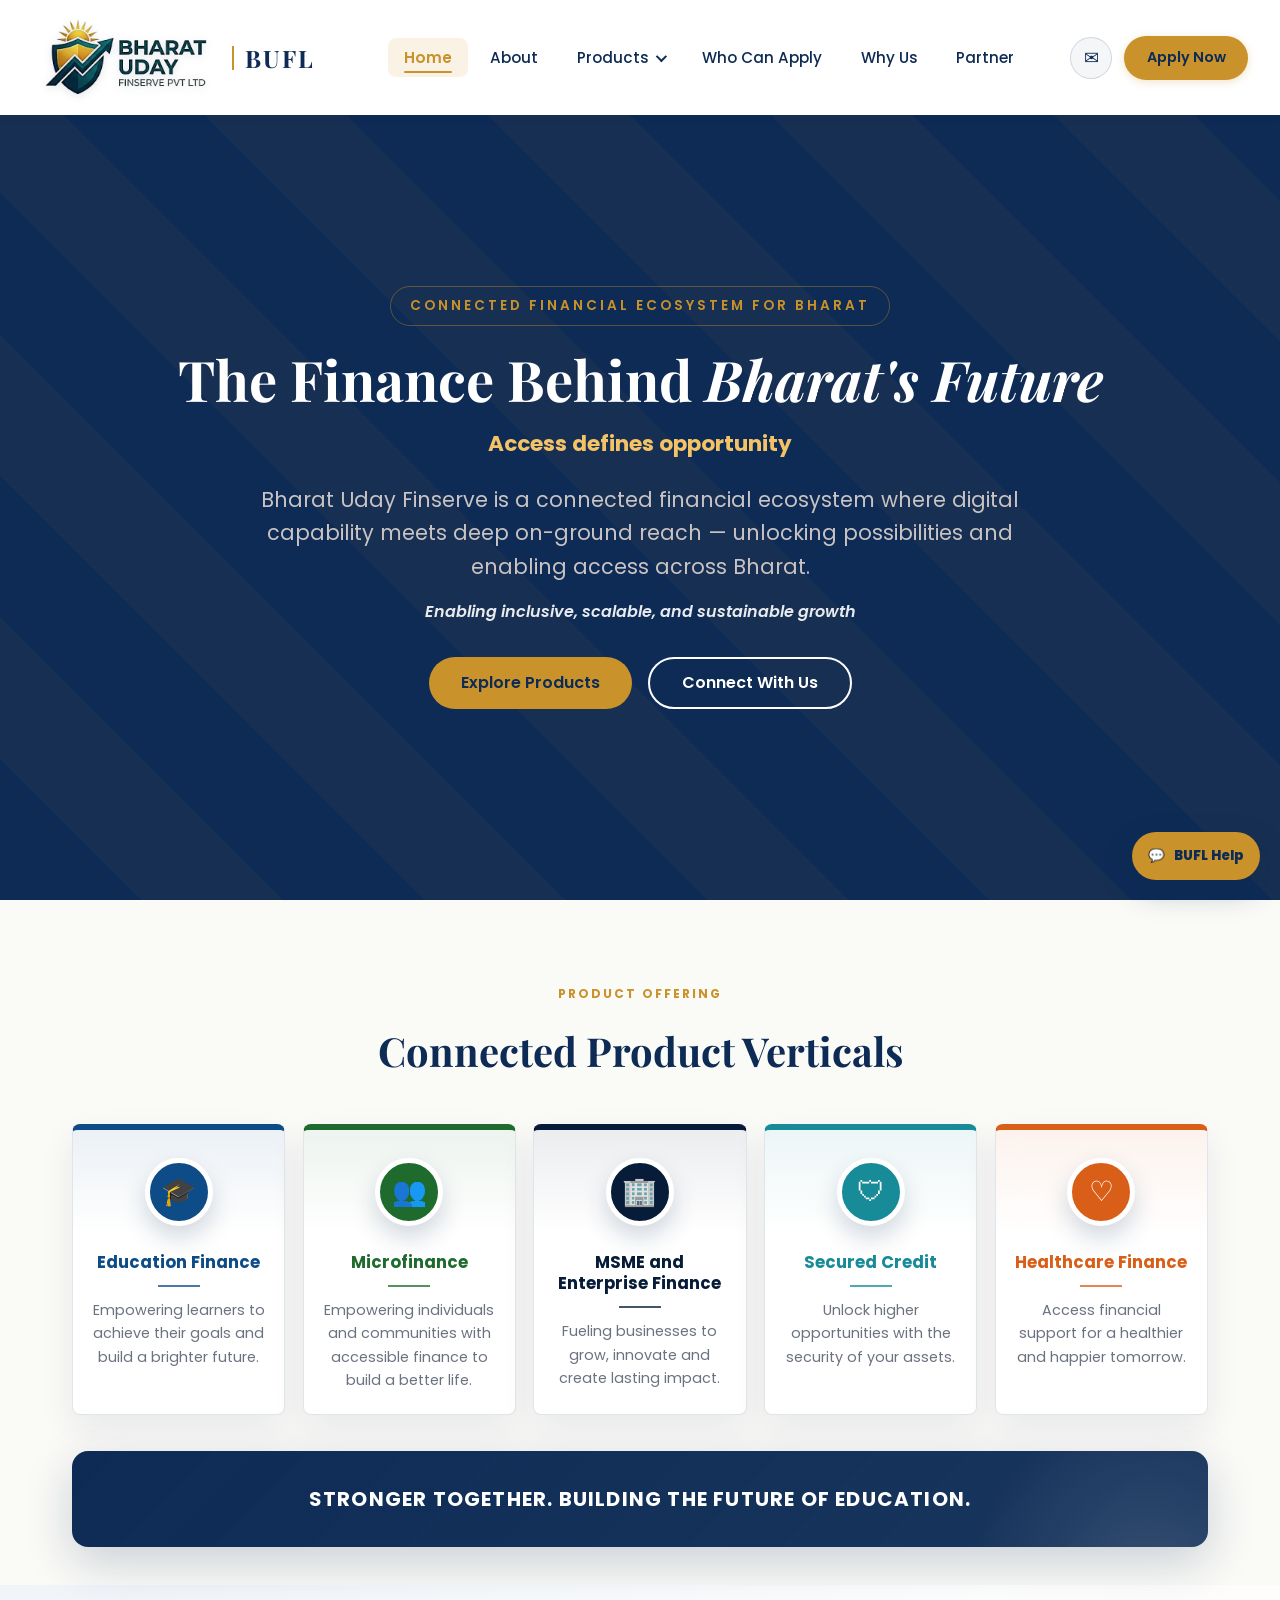
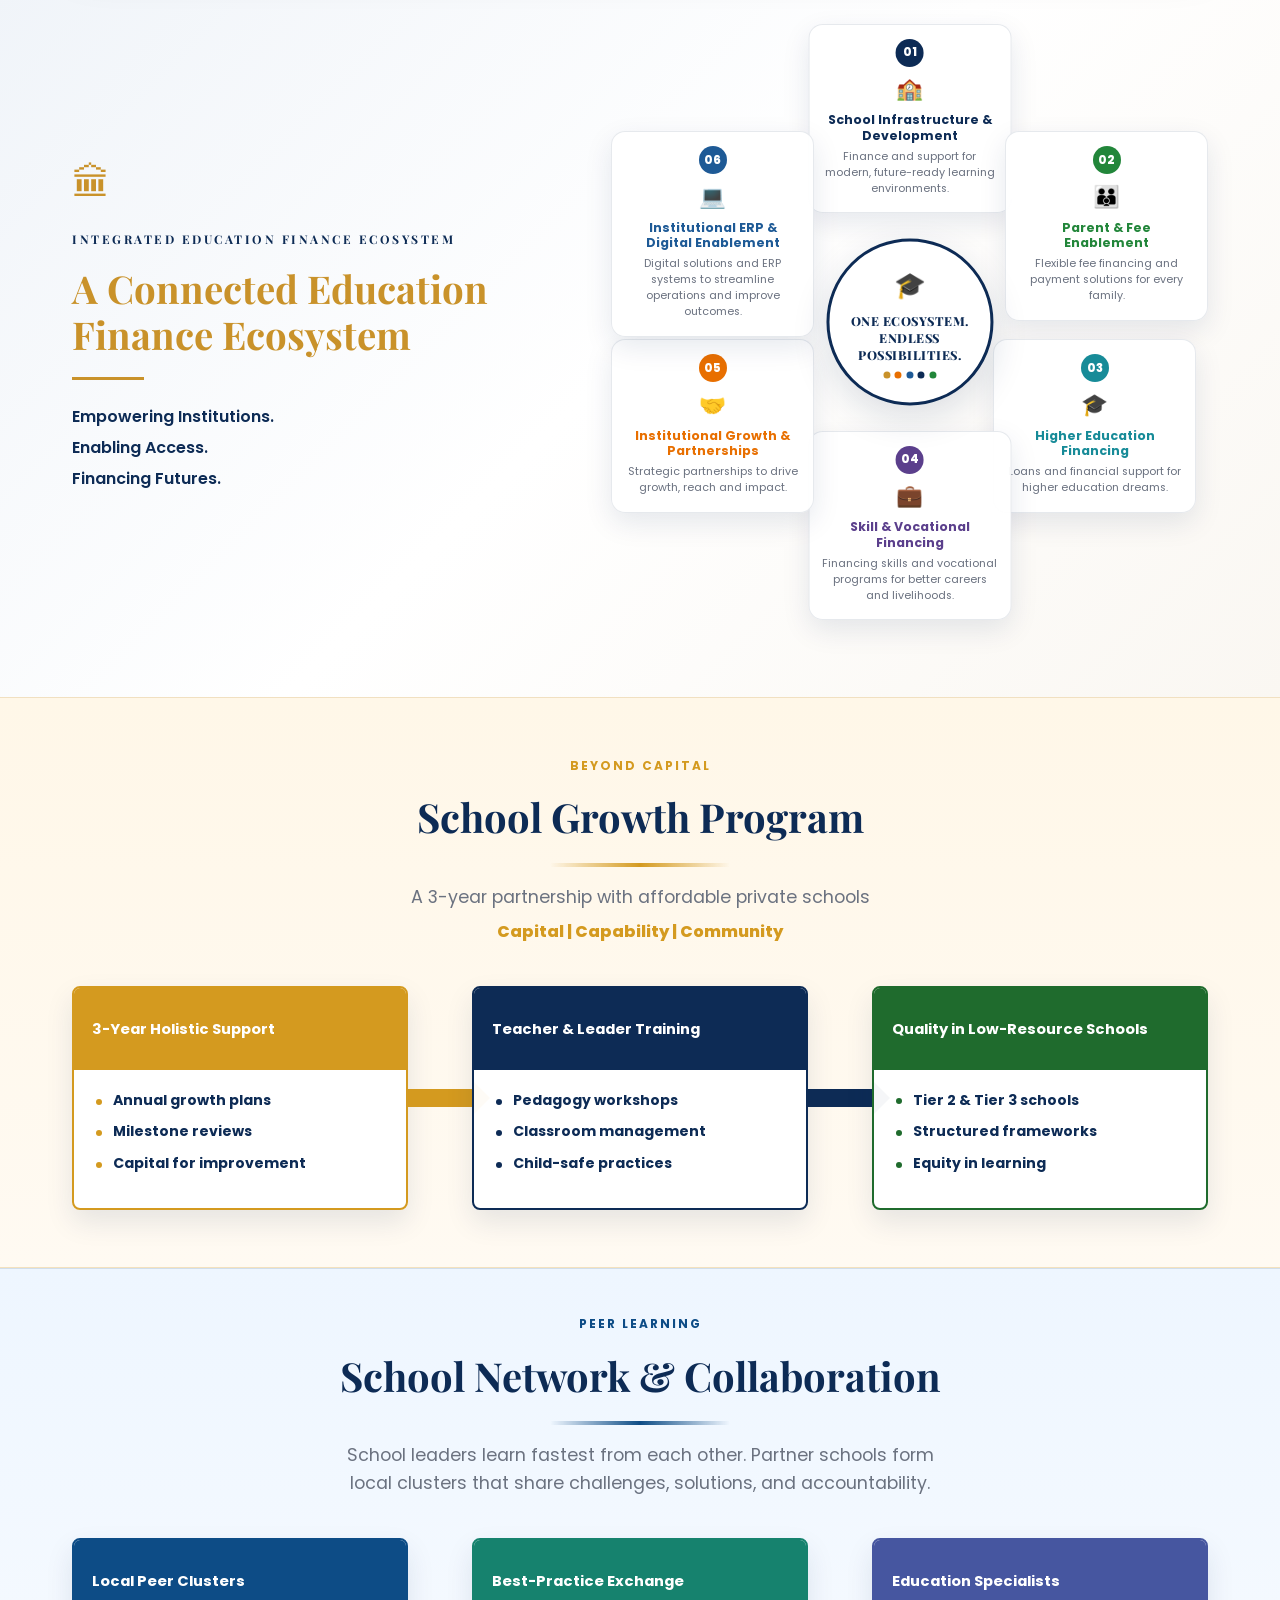
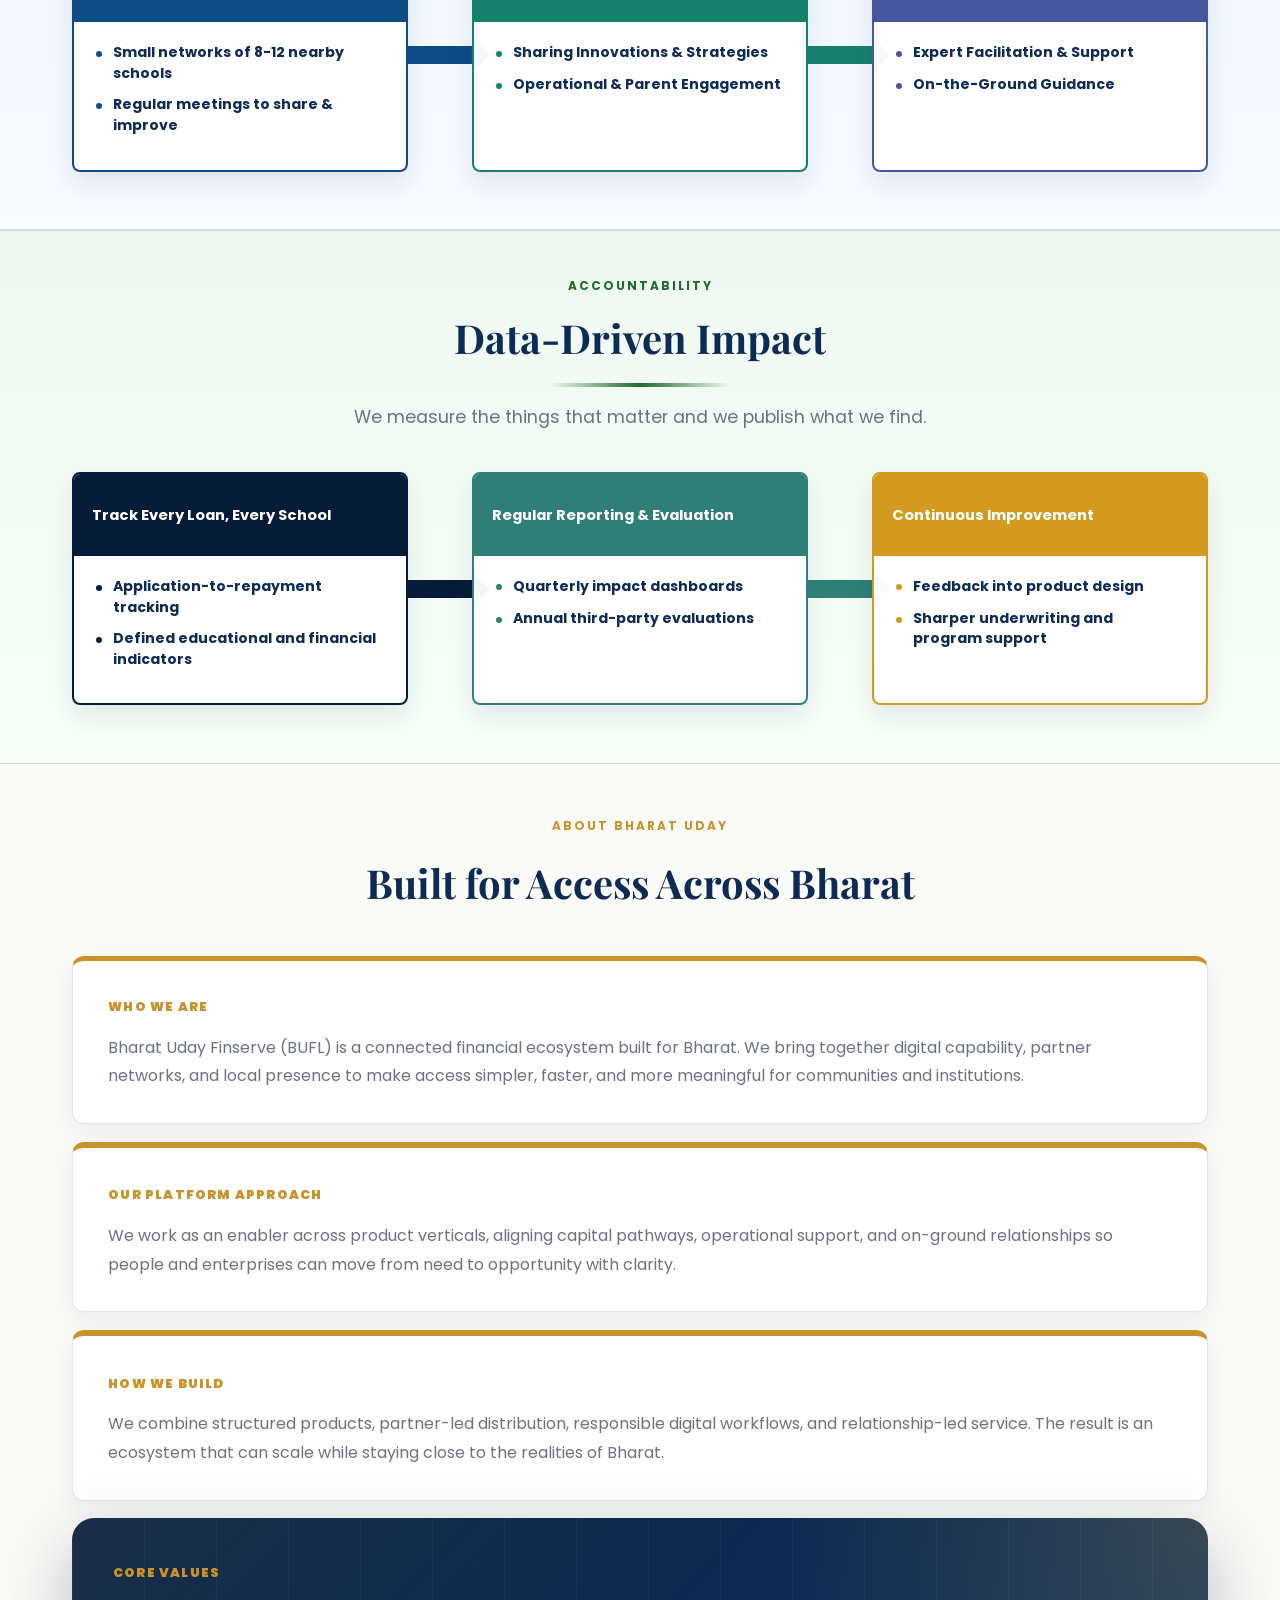
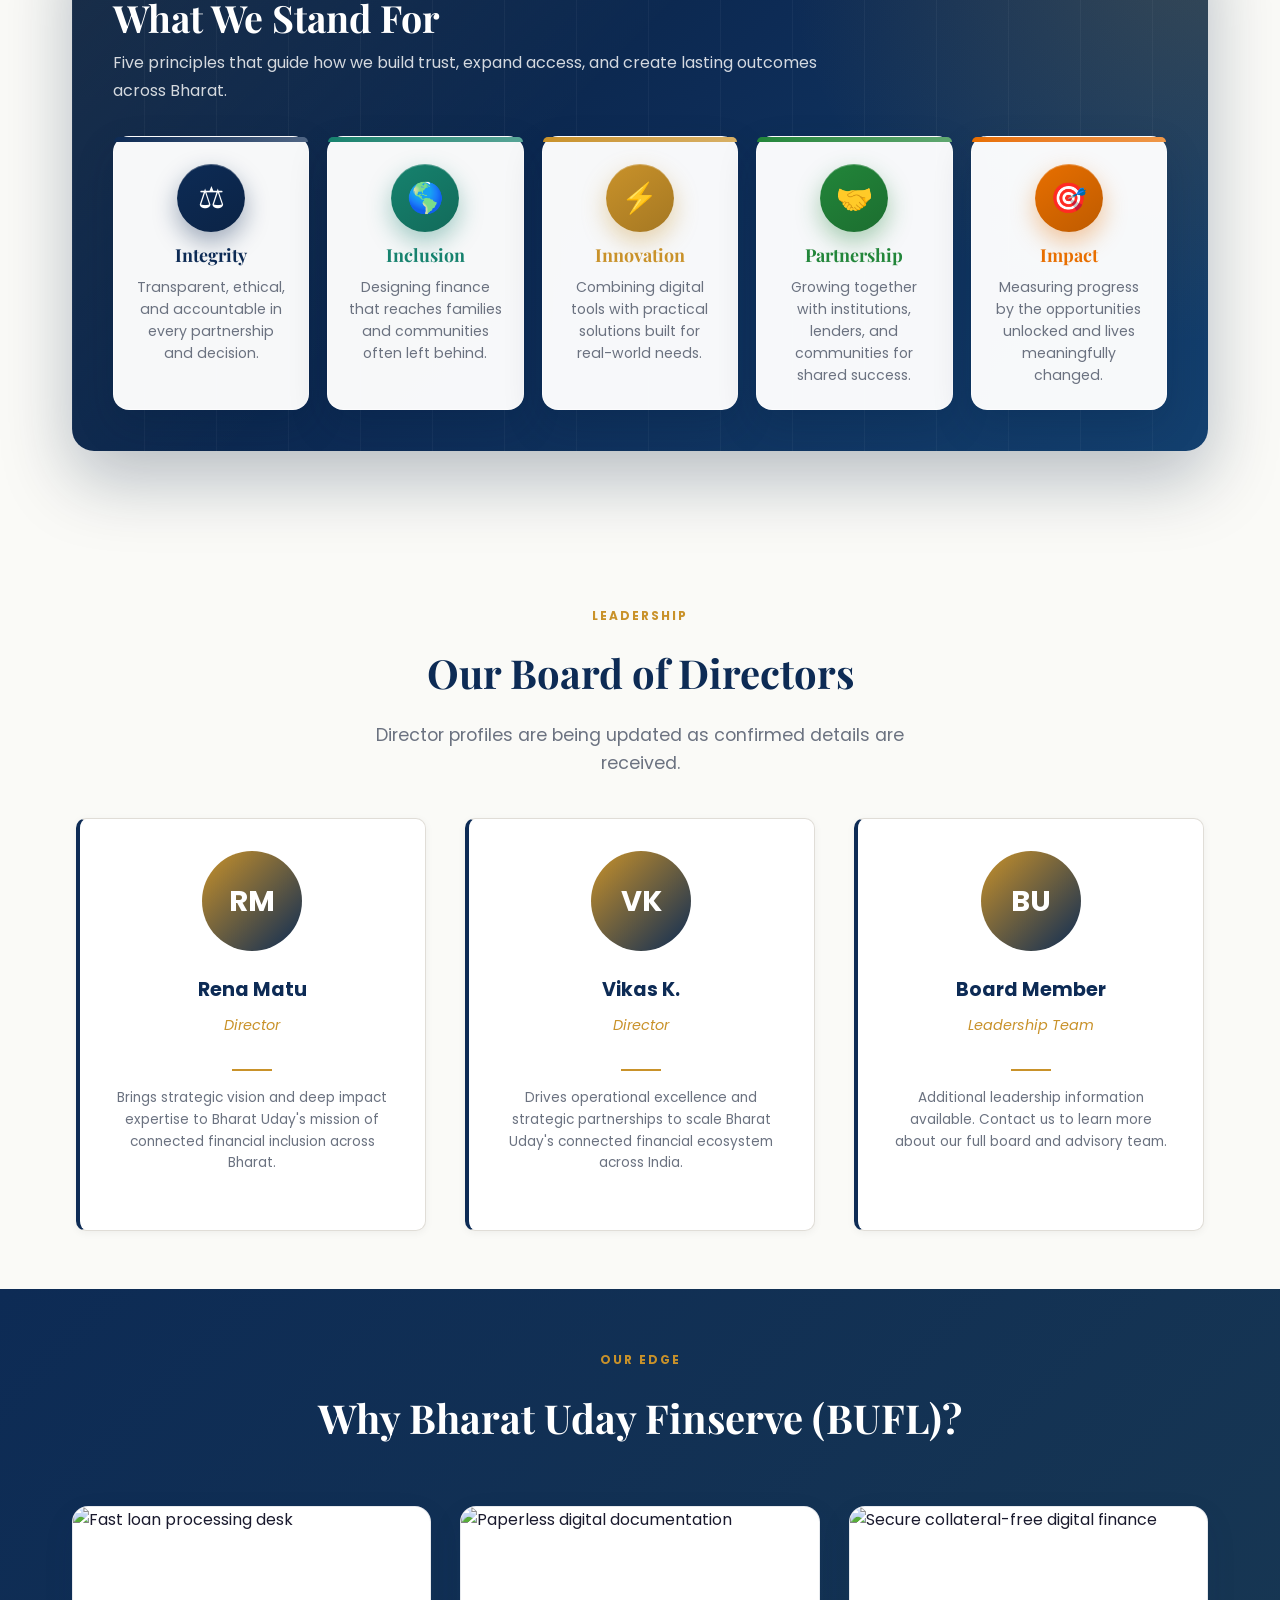
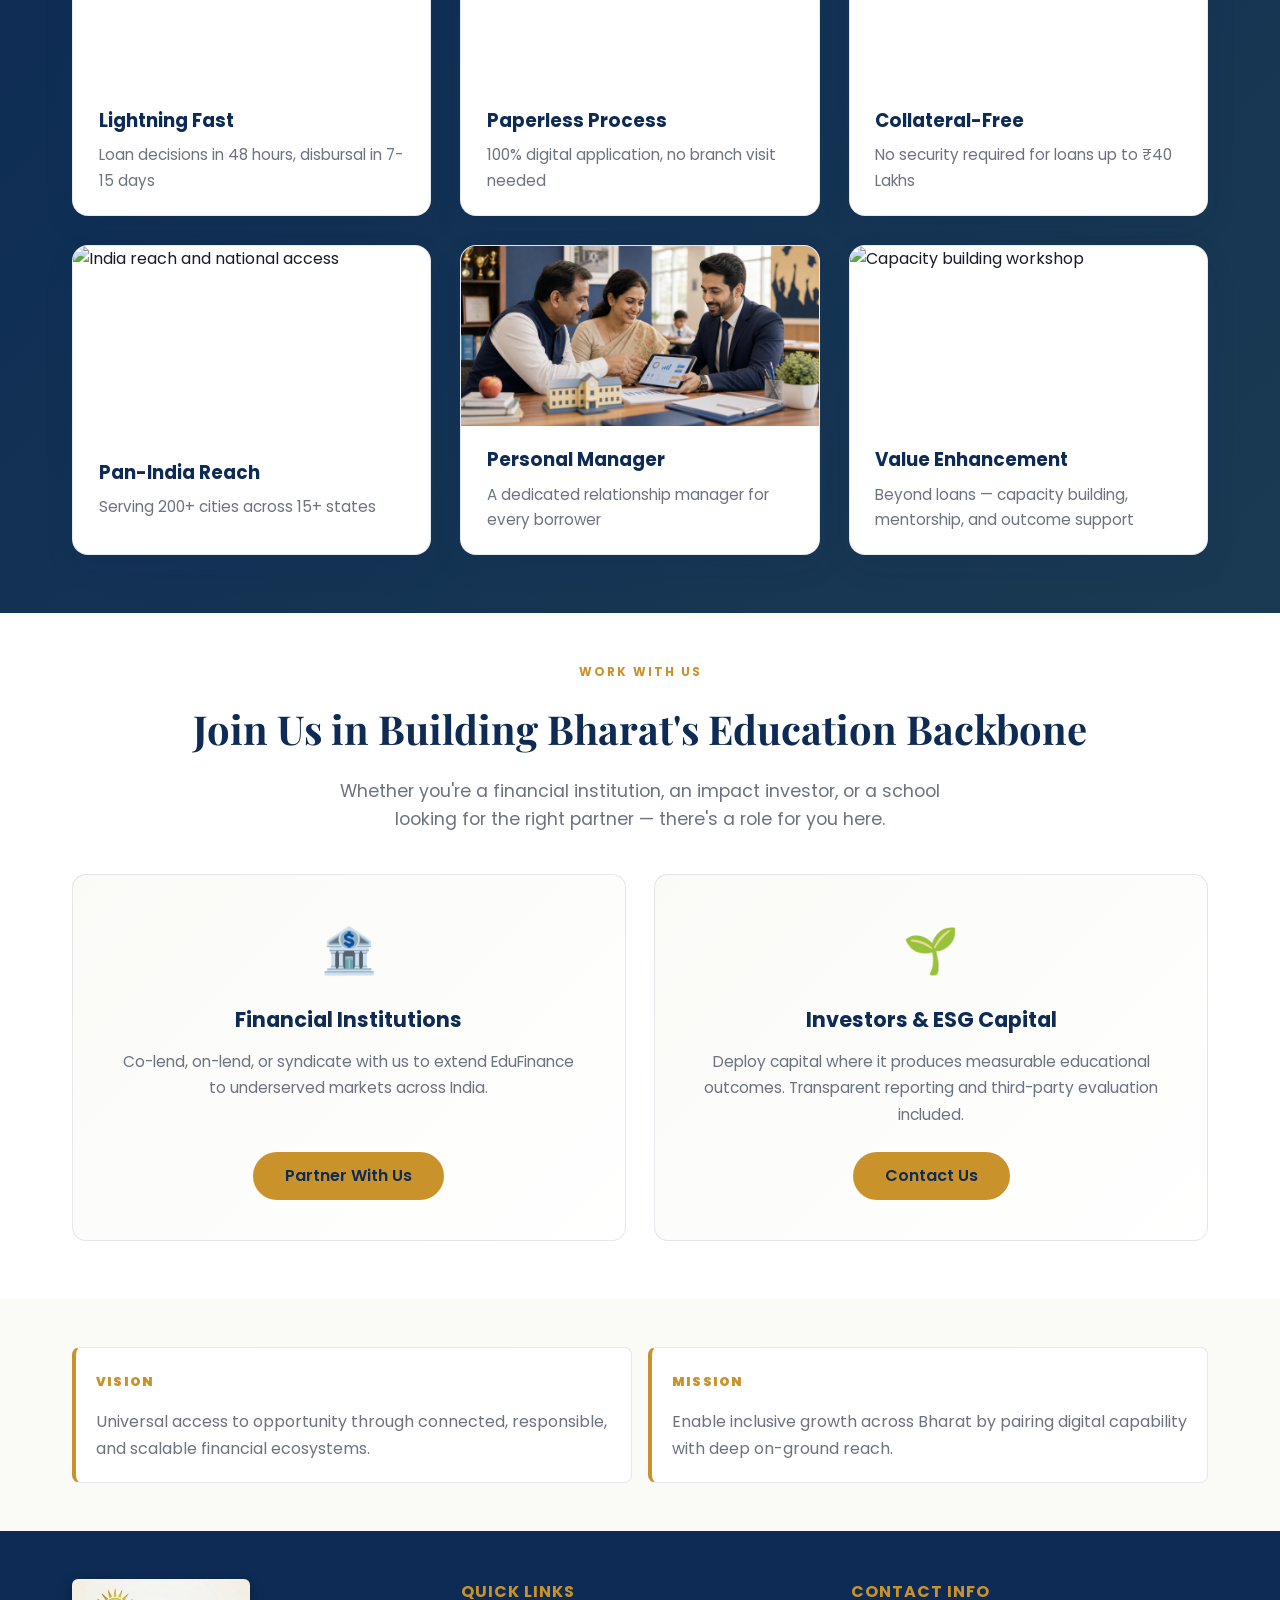
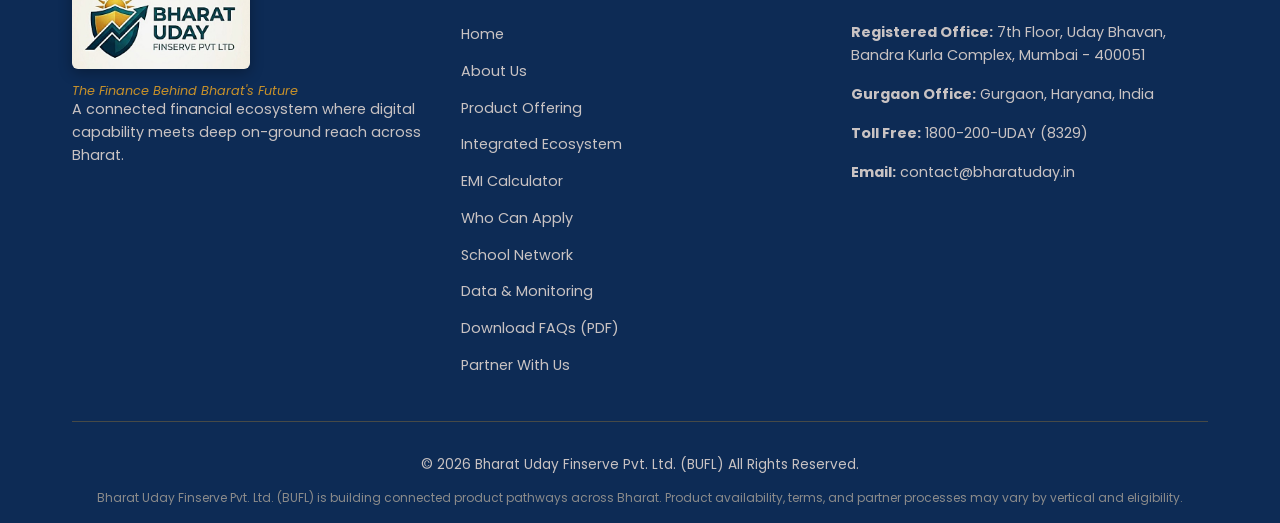
==== commit e718ffdb: "feat: Add new sections for School Growth Program and School Network - Introduced new sections detail" ====
--- a/index.html
+++ b/index.html
@@ -78,7 +78,6 @@
             <div class="vertical-card-grid">
                 <a class="vertical-card vertical-card-blue" href="loan-detail.html?product=edufinance" data-product-key="edufinance">
                     <div class="vertical-card-media">
-                        <img src="assets/generated/student-loan.png" alt="Graduation cap and learning materials">
                         <span class="vertical-card-icon">&#127891;</span>
                     </div>
                     <div class="vertical-card-copy">
@@ -90,7 +89,6 @@
 
                 <a class="vertical-card vertical-card-green" href="loan-detail.html?product=microfinance" data-product-key="microfinance">
                     <div class="vertical-card-media">
-                        <img src="assets/generated/fee-finance.png" alt="Community finance discussion">
                         <span class="vertical-card-icon">&#128101;</span>
                     </div>
                     <div class="vertical-card-copy">
@@ -102,7 +100,6 @@
 
                 <a class="vertical-card vertical-card-indigo" href="loan-detail.html?product=msme" data-product-key="msme">
                     <div class="vertical-card-media">
-                        <img src="https://images.unsplash.com/photo-1565793298595-6a879b1d9492?auto=format&amp;fit=crop&amp;w=700&amp;q=80" alt="Manufacturing workspace for enterprise growth">
                         <span class="vertical-card-icon">&#127970;</span>
                     </div>
                     <div class="vertical-card-copy">
@@ -114,7 +111,6 @@
 
                 <a class="vertical-card vertical-card-teal" href="loan-detail.html?product=secured" data-product-key="secured">
                     <div class="vertical-card-media">
-                        <img src="https://images.unsplash.com/photo-1560518883-ce09059eeffa?auto=format&amp;fit=crop&amp;w=700&amp;q=80" alt="Home model representing secured credit">
                         <span class="vertical-card-icon">&#128737;</span>
                     </div>
                     <div class="vertical-card-copy">
@@ -126,7 +122,6 @@
 
                 <a class="vertical-card vertical-card-orange" href="loan-detail.html?product=healthcare" data-product-key="healthcare">
                     <div class="vertical-card-media">
-                        <img src="https://images.unsplash.com/photo-1519494026892-80bbd2d6fd0d?auto=format&amp;fit=crop&amp;w=700&amp;q=80" alt="Healthcare corridor and wellness facility">
                         <span class="vertical-card-icon">&#9825;</span>
                     </div>
                     <div class="vertical-card-copy">
@@ -135,6 +130,10 @@
                         <p>Access financial support for a healthier and happier tomorrow.</p>
                     </div>
                 </a>
+            </div>
+
+            <div class="ecosystem-banner">
+                <strong>STRONGER TOGETHER. BUILDING THE FUTURE OF EDUCATION.</strong>
             </div>
         </div>
     </section>
@@ -203,17 +202,132 @@
                     </div>
                 </div>
             </div>
-
-            <div class="ecosystem-banner">
-                <strong>STRONGER TOGETHER. BUILDING THE FUTURE OF EDUCATION.</strong>
-                <ul>
-                    <li><span aria-hidden="true">&#127979;</span> Stronger Institutions</li>
-                    <li><span aria-hidden="true">&#128106;</span> Empowered Parents</li>
-                    <li><span aria-hidden="true">&#127891;</span> Supported Learners</li>
-                    <li><span aria-hidden="true">&#128200;</span> Future-Ready Workforce</li>
-                    <li><span aria-hidden="true">&#129309;</span> Collaborative Ecosystem</li>
-                    <li><span aria-hidden="true">&#128737;</span> Digital-First Transformation</li>
-                </ul>
+        </div>
+    </section>
+
+    <!-- School Growth Program Section -->
+    <section class="school-growth" id="school-growth">
+        <div class="container">
+            <div class="section-header">
+                <span class="section-label">BEYOND CAPITAL</span>
+                <h2 class="section-title">School Growth Program</h2>
+                <p class="section-subtitle">A 3-year partnership with affordable private schools</p>
+                <p class="flow-subtitle">Capital | Capability | Community</p>
+            </div>
+
+            <div class="flow-grid network-flow">
+                <article class="flow-card flow-blue">
+                    <div class="flow-heading">
+                        <h3>3-Year Holistic Support</h3>
+                    </div>
+                    <ul>
+                        <li>Annual growth plans</li>
+                        <li>Milestone reviews</li>
+                        <li>Capital for improvement</li>
+                    </ul>
+                </article>
+                <div class="flow-arrow flow-arrow-blue" aria-hidden="true"></div>
+                <article class="flow-card flow-orange">
+                    <div class="flow-heading">
+                        <h3>Teacher &amp; Leader Training</h3>
+                    </div>
+                    <ul>
+                        <li>Pedagogy workshops</li>
+                        <li>Classroom management</li>
+                        <li>Child-safe practices</li>
+                    </ul>
+                </article>
+                <div class="flow-arrow flow-arrow-orange" aria-hidden="true"></div>
+                <article class="flow-card flow-green">
+                    <div class="flow-heading">
+                        <h3>Quality in Low-Resource Schools</h3>
+                    </div>
+                    <ul>
+                        <li>Tier 2 &amp; Tier 3 schools</li>
+                        <li>Structured frameworks</li>
+                        <li>Equity in learning</li>
+                    </ul>
+                </article>
+            </div>
+        </div>
+    </section>
+
+    <!-- School Network & Collaboration Section -->
+    <section class="school-network" id="school-network">
+        <div class="container">
+            <div class="section-header">
+                <span class="section-label">PEER LEARNING</span>
+                <h2 class="section-title">School Network &amp; Collaboration</h2>
+                <p class="section-subtitle">School leaders learn fastest from each other. Partner schools form local clusters that share challenges, solutions, and accountability.</p>
+            </div>
+
+            <div class="flow-grid network-flow">
+                <article class="flow-card flow-blue">
+                    <div class="flow-heading"><h3>Local Peer Clusters</h3></div>
+                    <ul>
+                        <li>Small networks of 8-12 nearby schools</li>
+                        <li>Regular meetings to share &amp; improve</li>
+                    </ul>
+                </article>
+                <div class="flow-arrow flow-arrow-blue" aria-hidden="true"></div>
+                <article class="flow-card flow-orange">
+                    <div class="flow-heading"><h3>Best-Practice Exchange</h3></div>
+                    <ul>
+                        <li>Sharing Innovations &amp; Strategies</li>
+                        <li>Operational &amp; Parent Engagement</li>
+                    </ul>
+                </article>
+                <div class="flow-arrow flow-arrow-orange" aria-hidden="true"></div>
+                <article class="flow-card flow-green">
+                    <div class="flow-heading"><h3>Education Specialists</h3></div>
+                    <ul>
+                        <li>Expert Facilitation &amp; Support</li>
+                        <li>On-the-Ground Guidance</li>
+                    </ul>
+                </article>
+            </div>
+        </div>
+    </section>
+
+    <!-- Data-Driven Impact Section -->
+    <section class="data-monitoring" id="data-monitoring">
+        <div class="container">
+            <div class="section-header">
+                <span class="section-label">ACCOUNTABILITY</span>
+                <h2 class="section-title">Data-Driven Impact</h2>
+                <p class="section-subtitle">We measure the things that matter and we publish what we find.</p>
+            </div>
+
+            <div class="flow-grid network-flow">
+                <article class="flow-card flow-blue">
+                    <div class="flow-heading">
+                    <h3>Track Every Loan, Every School</h3>
+                    </div>
+                    <ul>
+                        <li>Application-to-repayment tracking</li>
+                        <li>Defined educational and financial indicators</li>
+                    </ul>
+                </article>
+                <div class="flow-arrow flow-arrow-blue" aria-hidden="true"></div>
+                <article class="flow-card flow-orange">
+                    <div class="flow-heading">
+                    <h3>Regular Reporting &amp; Evaluation</h3>
+                    </div>
+                    <ul>
+                        <li>Quarterly impact dashboards</li>
+                        <li>Annual third-party evaluations</li>
+                    </ul>
+                </article>
+                <div class="flow-arrow flow-arrow-orange" aria-hidden="true"></div>
+                <article class="flow-card flow-green">
+                    <div class="flow-heading">
+                    <h3>Continuous Improvement</h3>
+                    </div>
+                    <ul>
+                        <li>Feedback into product design</li>
+                        <li>Sharper underwriting and program support</li>
+                    </ul>
+                </article>
             </div>
         </div>
     </section>
@@ -342,142 +456,6 @@
         </div>
     </section>
 
-    <!-- School Growth Program Section -->
-    <section class="school-growth" id="school-growth">
-        <div class="container">
-            <div class="section-header">
-                <span class="section-label">BEYOND CAPITAL</span>
-                <h2 class="section-title">School Growth Program</h2>
-                <p class="section-subtitle">A 3-year partnership with affordable private schools</p>
-                <p class="flow-subtitle">Capital | Capability | Community</p>
-            </div>
-
-            <div class="flow-grid network-flow network-photo-flow growth-photo-flow">
-                <article class="flow-card flow-blue">
-                    <img class="flow-photo" src="assets/generated/school-growth.png" alt="School leaders and teachers planning a growth program">
-                    <div class="flow-heading">
-                        <h3>3-Year Holistic Support</h3>
-                    </div>
-                    <ul>
-                        <li>Annual growth plans</li>
-                        <li>Milestone reviews</li>
-                        <li>Capital for improvement</li>
-                    </ul>
-                </article>
-                <div class="flow-arrow flow-arrow-blue" aria-hidden="true"></div>
-                <article class="flow-card flow-orange">
-                    <img class="flow-photo" src="assets/generated/school-network.png" alt="Teachers and leaders exchanging school improvement practices">
-                    <div class="flow-heading">
-                        <h3>Teacher &amp; Leader Training</h3>
-                    </div>
-                    <ul>
-                        <li>Pedagogy workshops</li>
-                        <li>Classroom management</li>
-                        <li>Child-safe practices</li>
-                    </ul>
-                </article>
-                <div class="flow-arrow flow-arrow-orange" aria-hidden="true"></div>
-                <article class="flow-card flow-green">
-                    <img class="flow-photo" src="assets/generated/school-improvement.png" alt="Students in a quality classroom environment">
-                    <div class="flow-heading">
-                        <h3>Quality in Low-Resource Schools</h3>
-                    </div>
-                    <ul>
-                        <li>Tier 2 &amp; Tier 3 schools</li>
-                        <li>Structured frameworks</li>
-                        <li>Equity in learning</li>
-                    </ul>
-                </article>
-            </div>
-        </div>
-    </section>
-
-    <!-- School Network & Collaboration Section -->
-    <section class="school-network" id="school-network">
-        <div class="container">
-            <div class="section-header">
-                <span class="section-label">PEER LEARNING</span>
-                <h2 class="section-title">School Network &amp; Collaboration</h2>
-                <p class="section-subtitle">School leaders learn fastest from each other. Partner schools form local clusters that share challenges, solutions, and accountability.</p>
-            </div>
-
-            <div class="flow-grid network-flow network-photo-flow">
-                <article class="flow-card flow-blue">
-                    <img class="flow-photo" src="assets/generated/school-network.png" alt="School leaders in a peer learning discussion">
-                    <div class="flow-heading"><h3>Local Peer Clusters</h3></div>
-                    <ul>
-                        <li>Small networks of 8-12 nearby schools</li>
-                        <li>Regular meetings to share &amp; improve</li>
-                    </ul>
-                </article>
-                <div class="flow-arrow flow-arrow-blue" aria-hidden="true"></div>
-                <article class="flow-card flow-orange">
-                    <img class="flow-photo" src="assets/generated/school-growth.png" alt="Education team exchanging best practices">
-                    <div class="flow-heading"><h3>Best-Practice Exchange</h3></div>
-                    <ul>
-                        <li>Sharing Innovations &amp; Strategies</li>
-                        <li>Operational &amp; Parent Engagement</li>
-                    </ul>
-                </article>
-                <div class="flow-arrow flow-arrow-orange" aria-hidden="true"></div>
-                <article class="flow-card flow-green">
-                    <img class="flow-photo" src="assets/generated/why-bufl.png" alt="Education specialist guiding parents and school owners">
-                    <div class="flow-heading"><h3>Education Specialists</h3></div>
-                    <ul>
-                        <li>Expert Facilitation &amp; Support</li>
-                        <li>On-the-Ground Guidance</li>
-                    </ul>
-                </article>
-            </div>
-        </div>
-    </section>
-
-    <!-- Data-Driven Impact Section -->
-    <section class="data-monitoring" id="data-monitoring">
-        <div class="container">
-            <div class="section-header">
-                <span class="section-label">ACCOUNTABILITY</span>
-                <h2 class="section-title">Data-Driven Impact</h2>
-                <p class="section-subtitle">We measure the things that matter and we publish what we find.</p>
-            </div>
-
-            <div class="flow-grid network-flow network-photo-flow data-photo-flow">
-                <article class="flow-card flow-blue">
-                    <img class="flow-photo" src="assets/generated/why-bufl.png" alt="Education finance advisor reviewing school data dashboard">
-                    <div class="flow-heading">
-                    <h3>Track Every Loan, Every School</h3>
-                    </div>
-                    <ul>
-                        <li>Application-to-repayment tracking</li>
-                        <li>Defined educational and financial indicators</li>
-                    </ul>
-                </article>
-                <div class="flow-arrow flow-arrow-blue" aria-hidden="true"></div>
-                <article class="flow-card flow-orange">
-                    <img class="flow-photo" src="assets/generated/school-network.png" alt="School team reviewing reports and evaluation material">
-                    <div class="flow-heading">
-                    <h3>Regular Reporting &amp; Evaluation</h3>
-                    </div>
-                    <ul>
-                        <li>Quarterly impact dashboards</li>
-                        <li>Annual third-party evaluations</li>
-                    </ul>
-                </article>
-                <div class="flow-arrow flow-arrow-orange" aria-hidden="true"></div>
-                <article class="flow-card flow-green">
-                    <img class="flow-photo" src="assets/generated/school-growth.png" alt="School leadership team planning continuous improvement">
-                    <div class="flow-heading">
-                    <h3>Continuous Improvement</h3>
-                    </div>
-                    <ul>
-                        <li>Feedback into product design</li>
-                        <li>Sharper underwriting and program support</li>
-                    </ul>
-                </article>
-            </div>
-        </div>
-    </section>
-
     <!-- Directors Section -->
     <section class="directors" id="directors">
         <div class="container">
--- a/styles.css
+++ b/styles.css
@@ -759,6 +759,7 @@
    =========================== */
 .product-overview {
     background: var(--color-bg-cream);
+    padding-bottom: clamp(1.5rem, 3vw, 2.5rem);
 }
 
 .compact-section-header {
@@ -774,8 +775,8 @@
 .vertical-card {
     --vertical-color: var(--color-primary);
     display: grid;
-    grid-template-rows: 170px 1fr;
-    min-height: 420px;
+    grid-template-rows: auto 1fr;
+    min-height: 280px;
     background: var(--color-white);
     border: 1px solid rgba(13, 43, 85, 0.12);
     border-top: 6px solid var(--vertical-color);
@@ -796,22 +797,15 @@
 }
 
 .vertical-card-media {
+    display: flex;
+    align-items: center;
+    justify-content: center;
+    padding: 1.75rem 1rem 0.5rem;
+    background: linear-gradient(180deg, color-mix(in srgb, var(--vertical-color), white 92%) 0%, var(--color-white) 100%);
+}
+
+.vertical-card-icon {
     position: relative;
-    min-height: 170px;
-    background: #eef2f6;
-}
-
-.vertical-card-media img {
-    width: 100%;
-    height: 100%;
-    object-fit: cover;
-}
-
-.vertical-card-icon {
-    position: absolute;
-    left: 50%;
-    bottom: -34px;
-    transform: translateX(-50%);
     width: 68px;
     height: 68px;
     border-radius: 50%;
@@ -826,7 +820,7 @@
 }
 
 .vertical-card-copy {
-    padding: 2.35rem 1.2rem 1.35rem;
+    padding: 1.1rem 1.2rem 1.35rem;
     text-align: center;
     display: grid;
     align-content: start;
@@ -907,8 +901,7 @@
     }
 
     .vertical-card {
-        min-height: 380px;
-        grid-template-rows: 150px 1fr;
+        min-height: 260px;
     }
 }
 
@@ -1147,15 +1140,19 @@
     background: linear-gradient(135deg, var(--color-primary) 0%, rgba(13, 43, 85, 0.95) 100%);
     color: var(--color-white);
     border-radius: 16px;
-    padding: 3rem 2.5rem;
+    padding: clamp(1.5rem, 2.5vw, 2rem) 1.75rem;
     display: grid;
-    gap: 2.2rem;
+    gap: 0;
     box-shadow: 0 16px 48px rgba(13, 43, 85, 0.2);
     text-align: center;
     max-width: 1200px;
-    margin: 3rem auto;
+    margin: clamp(1.75rem, 3vw, 2.25rem) auto 0;
     position: relative;
     overflow: hidden;
+}
+
+.product-overview + .integrated-ecosystem {
+    padding-top: clamp(1.5rem, 3vw, 2.5rem);
 }
 
 .ecosystem-banner::before {
@@ -1462,23 +1459,20 @@
 
 .ecosystem-banner li {
     min-height: 58px;
-    display: grid;
-    grid-template-columns: auto 1fr;
+    display: flex;
     align-items: center;
-    gap: 0.5rem;
-    font-size: 0.82rem;
-    font-weight: 700;
-    line-height: 1.25;
+    justify-content: center;
 }
 
 .ecosystem-banner li span {
-    width: 34px;
-    height: 34px;
+    width: 52px;
+    height: 52px;
     border-radius: 50%;
     background: rgba(255, 255, 255, 0.14);
     display: inline-flex;
     align-items: center;
     justify-content: center;
+    font-size: 1.6rem;
 }
 
 .about .vision-mission-showcase,
@@ -6823,7 +6817,14 @@
 .school-growth .flow-card,
 .school-network .flow-card,
 .data-monitoring .flow-card {
+    grid-template-rows: auto 1fr;
     background-color: rgba(255, 255, 255, 0.96);
+}
+
+.school-growth .flow-heading,
+.school-network .flow-heading,
+.data-monitoring .flow-heading {
+    min-height: 82px;
 }
 
 .school-growth .section-label,
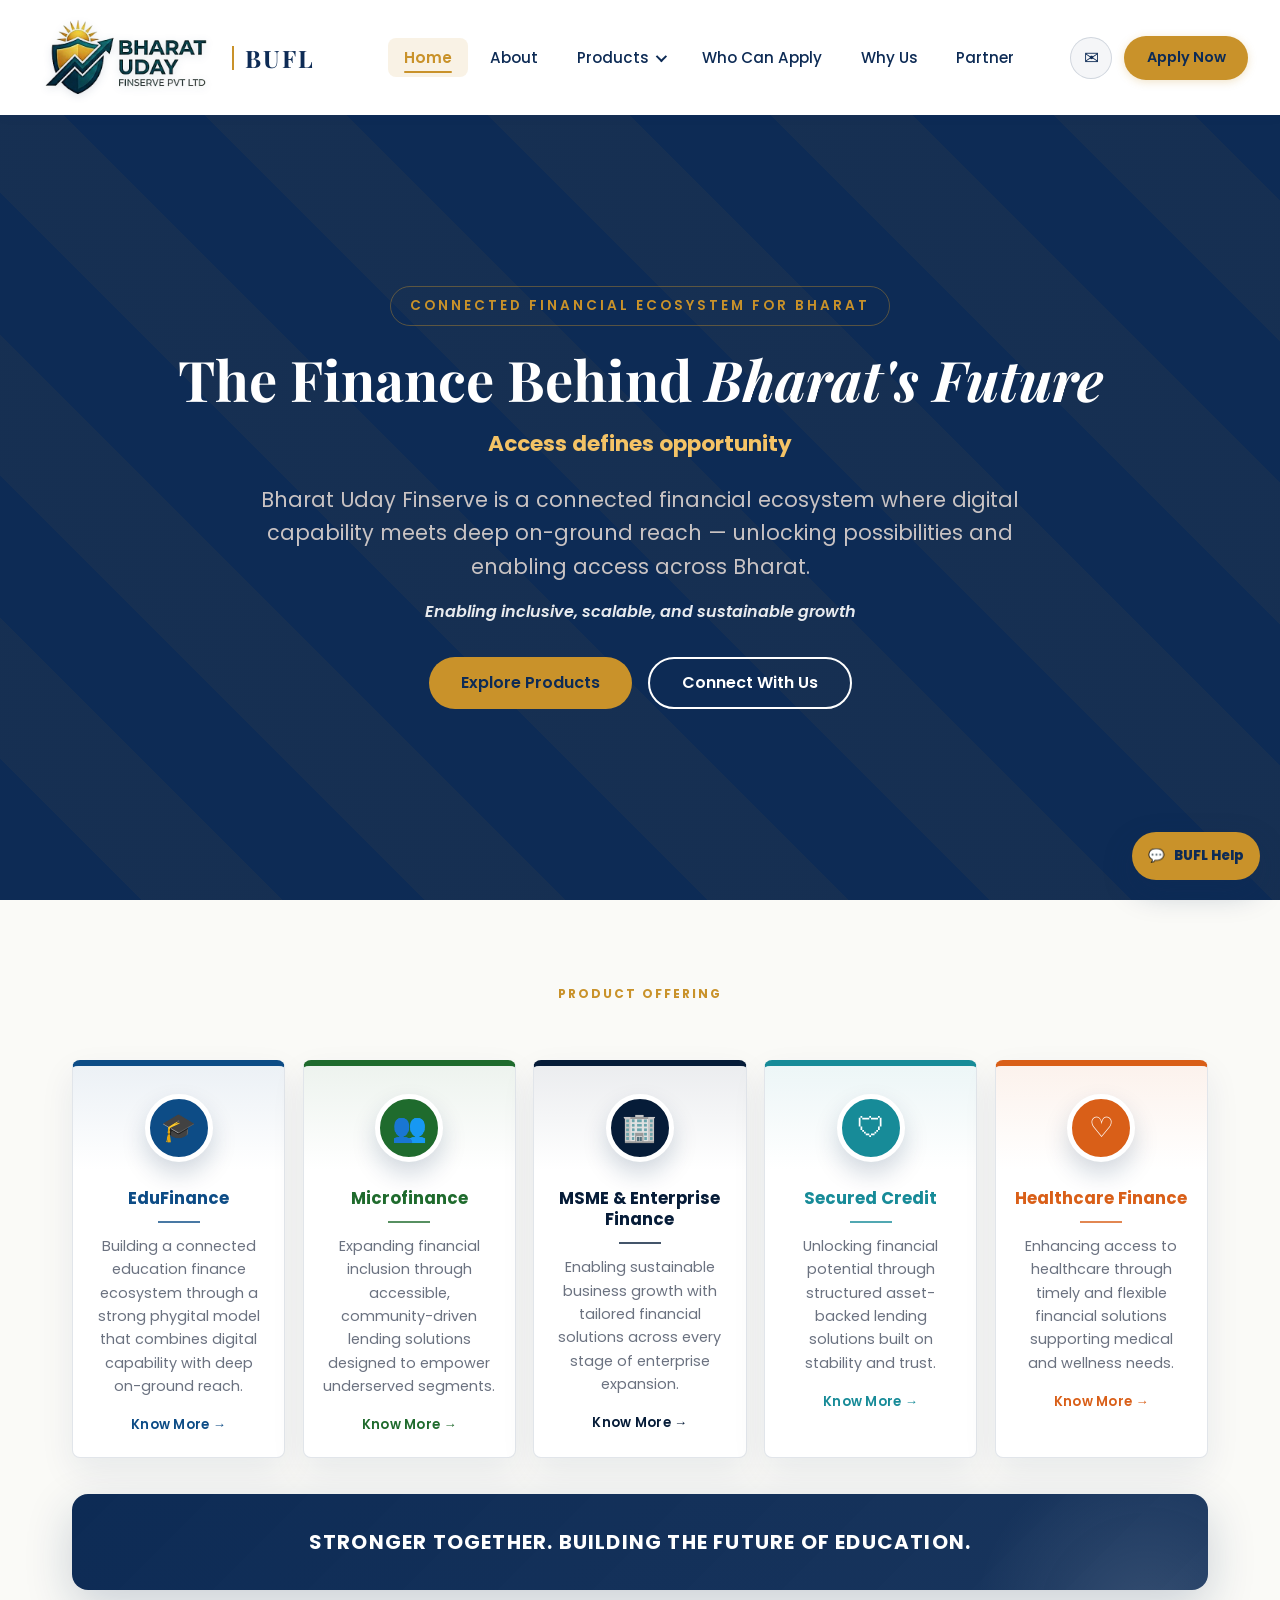
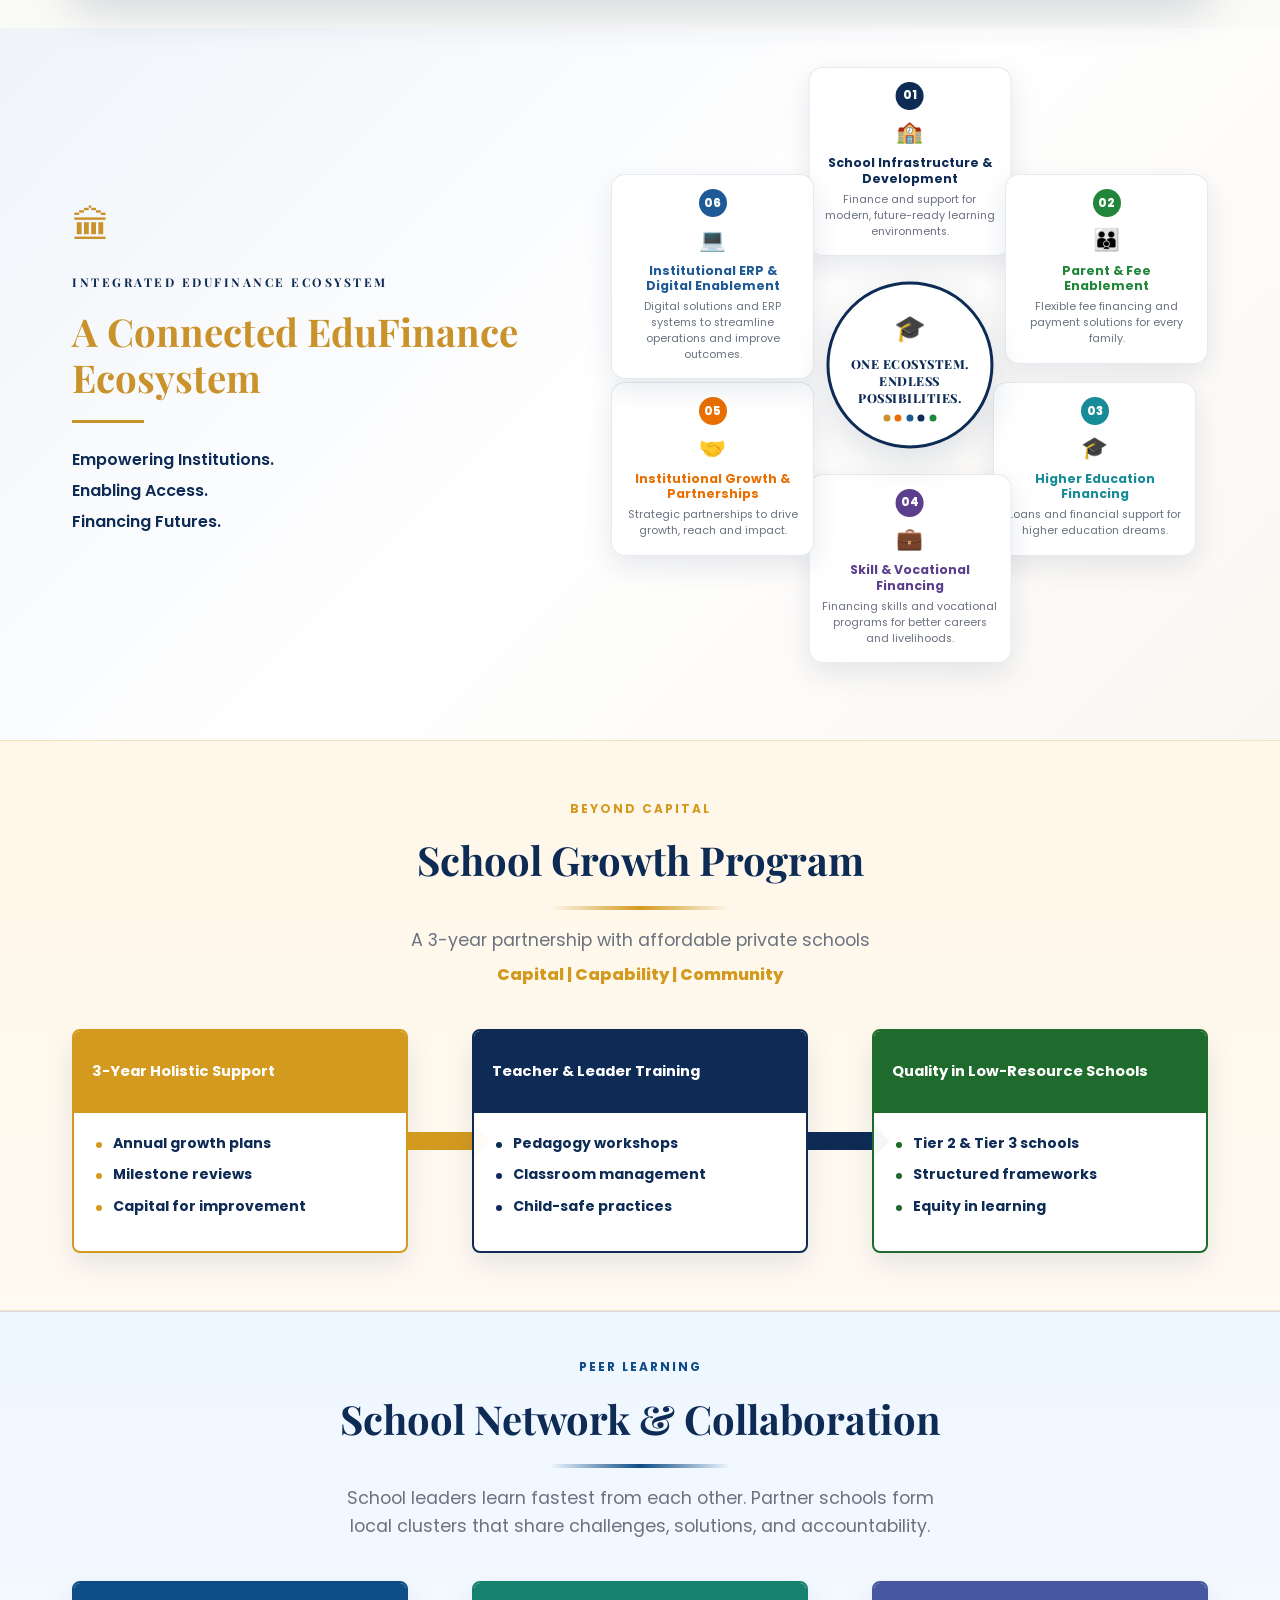
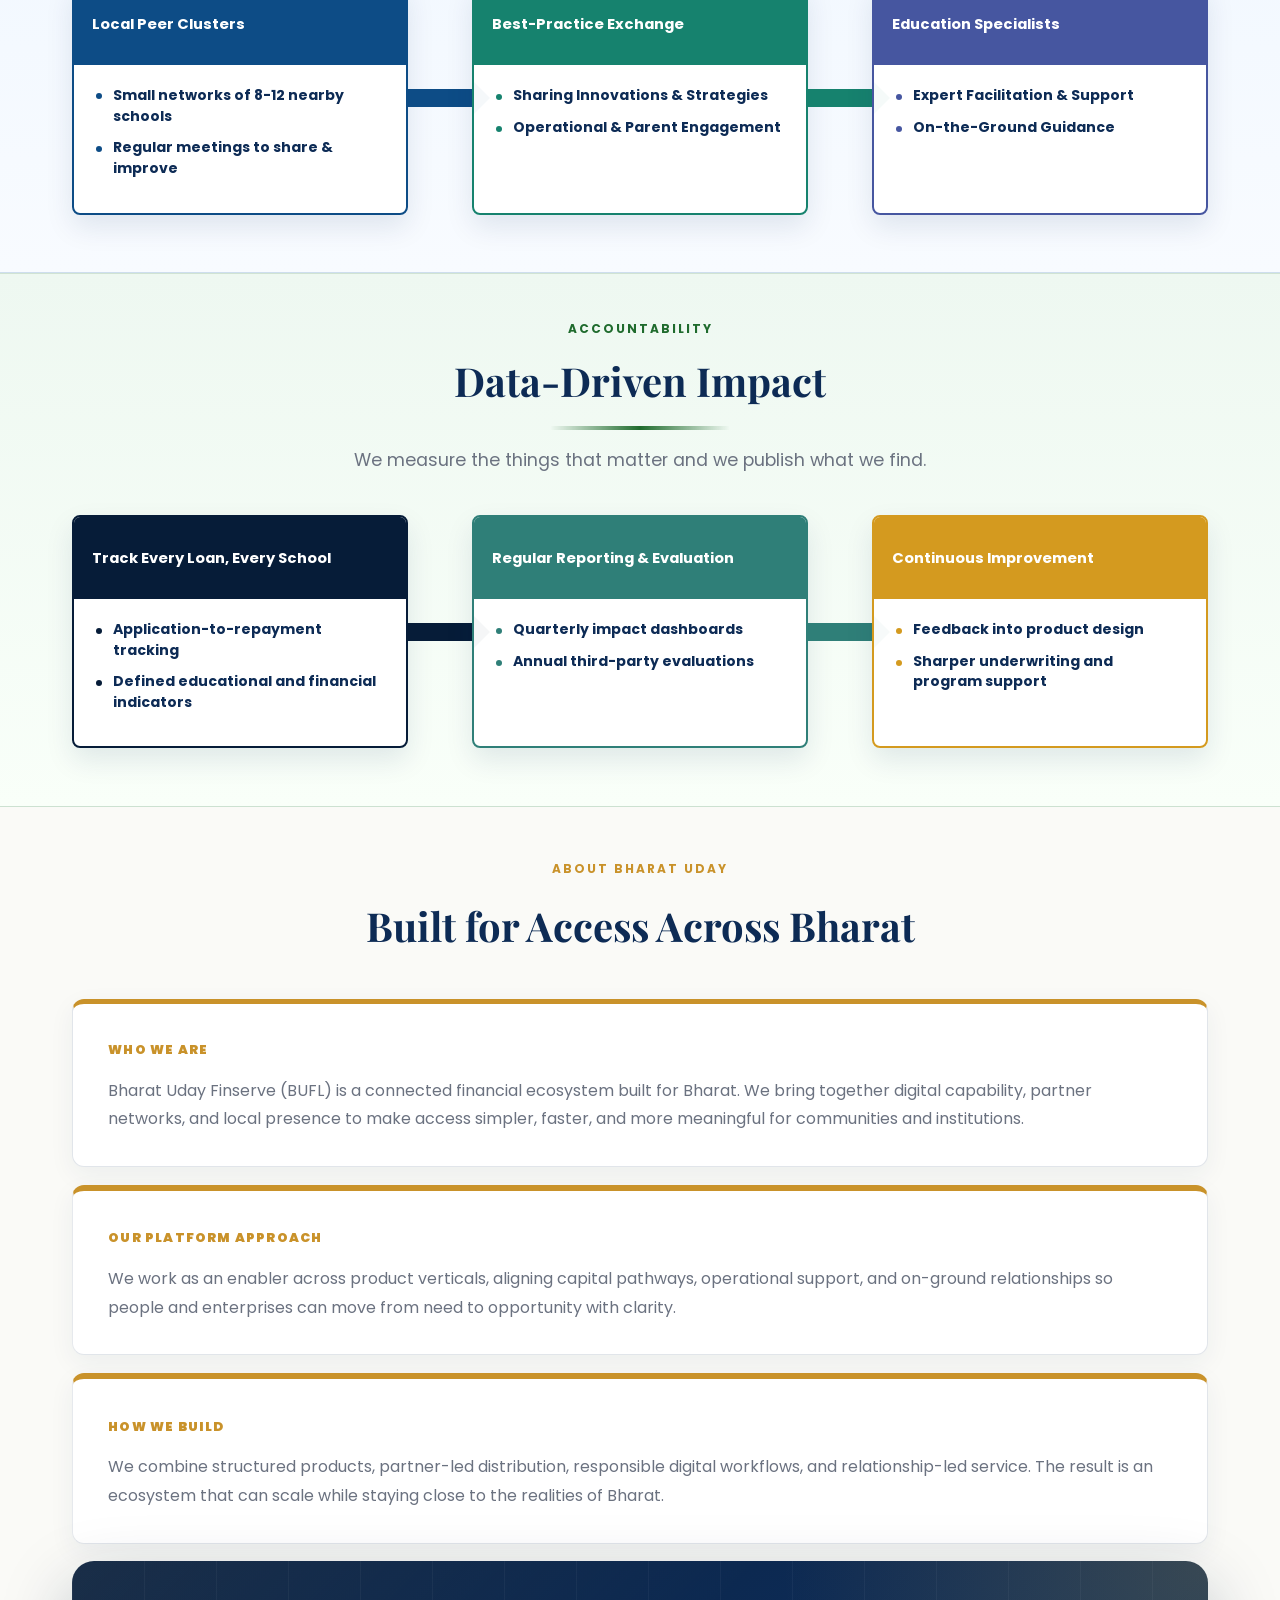
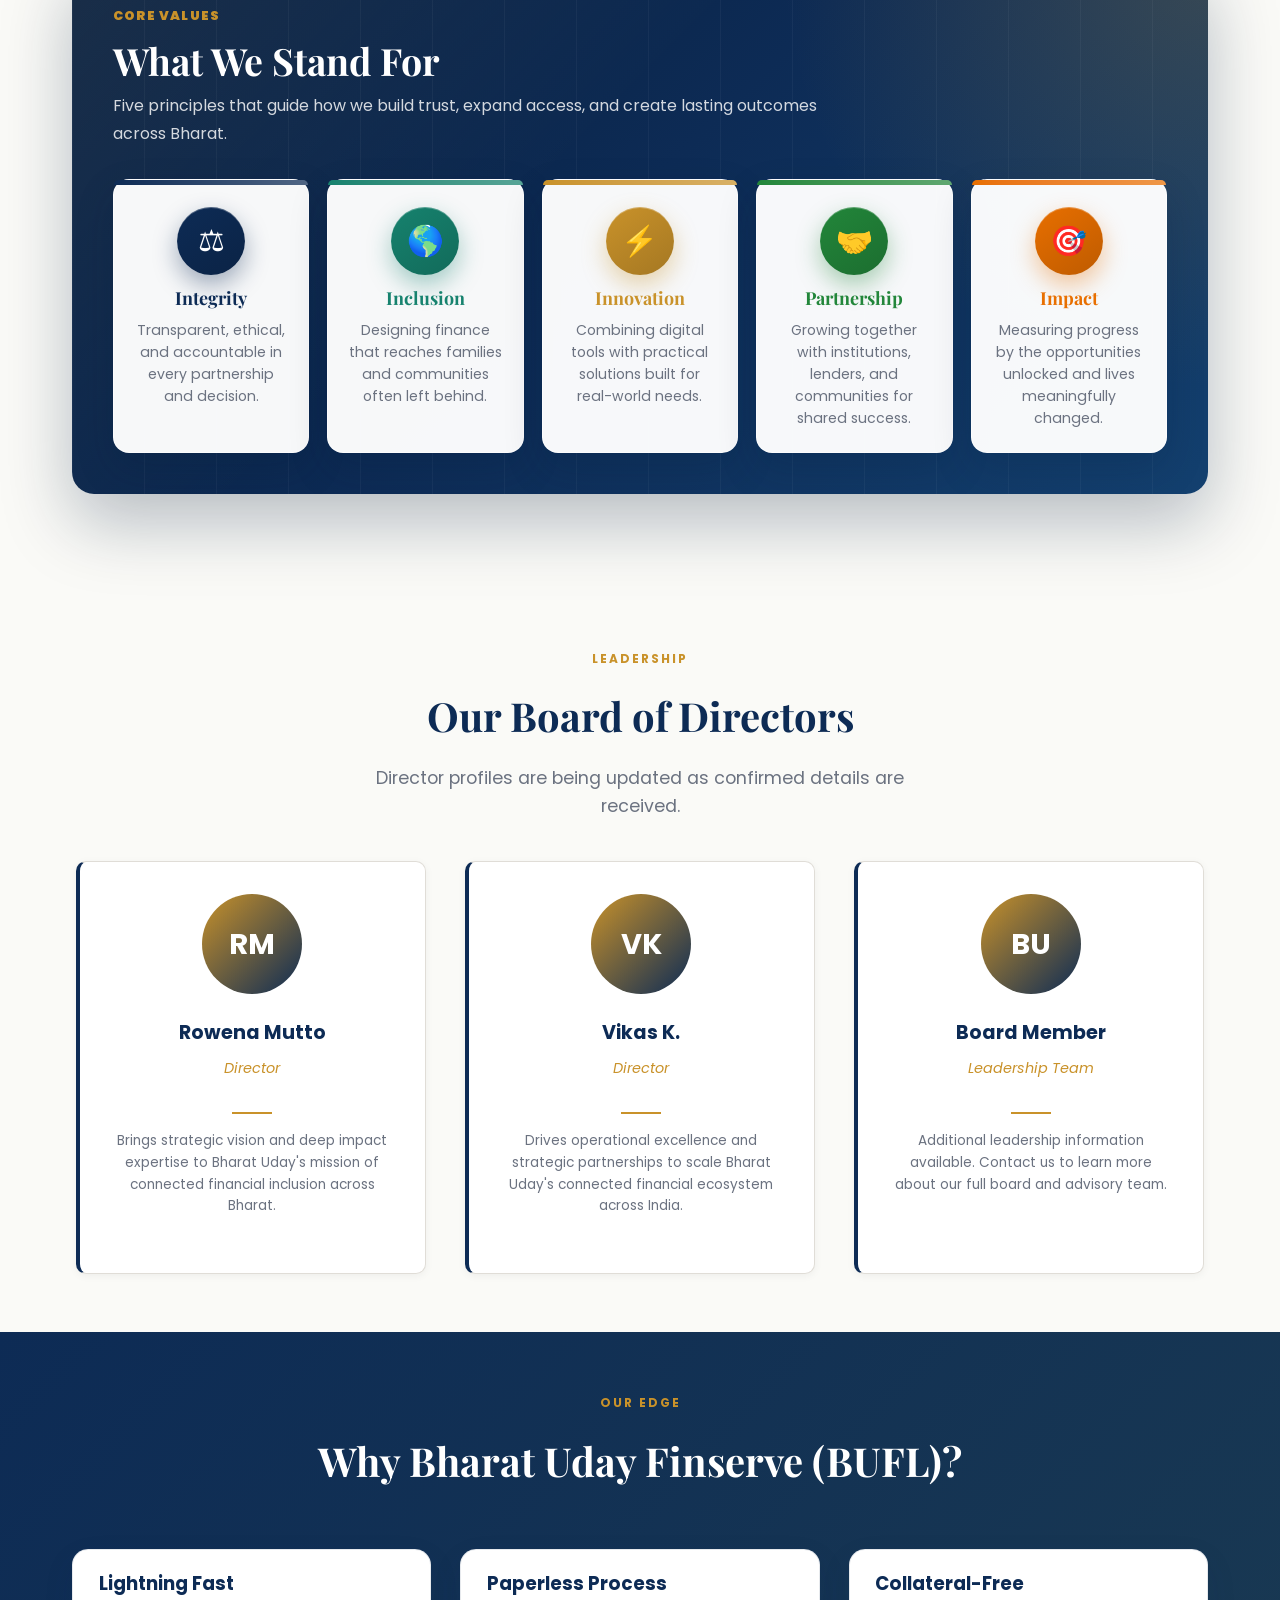
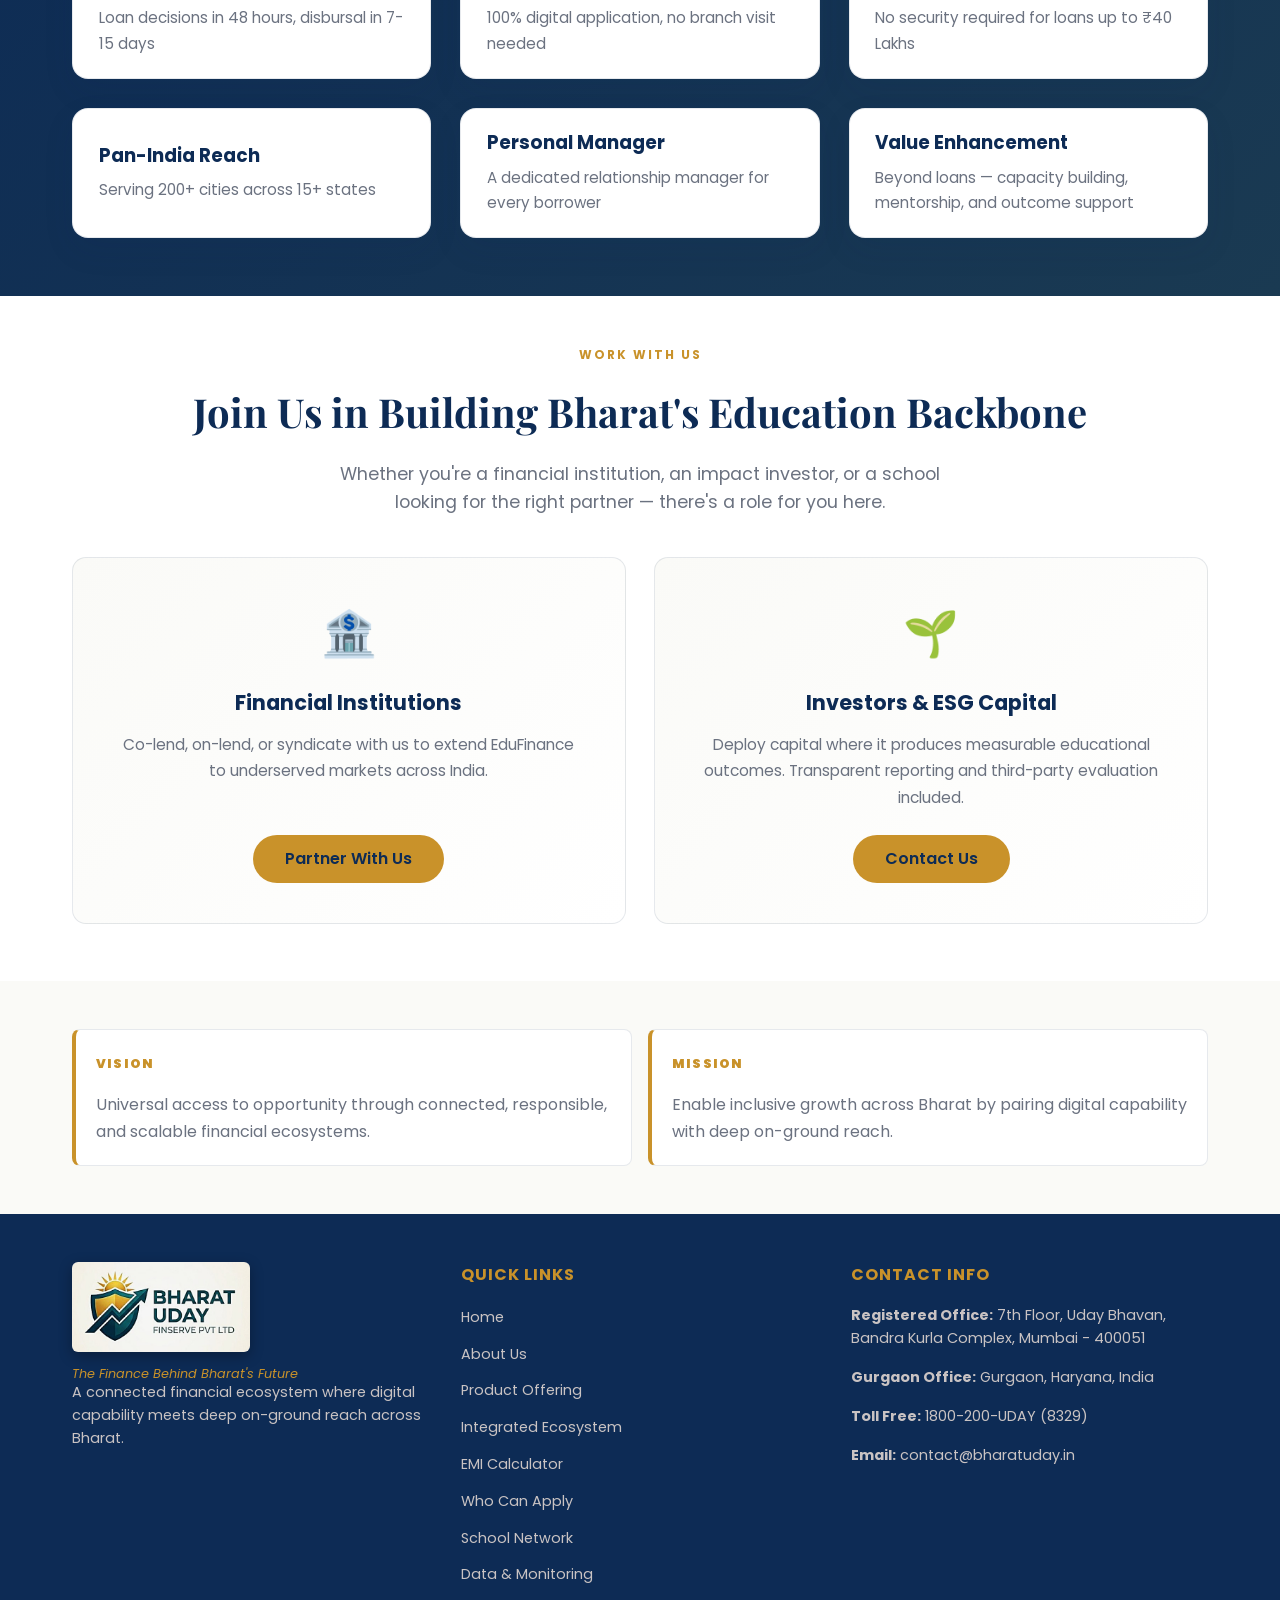
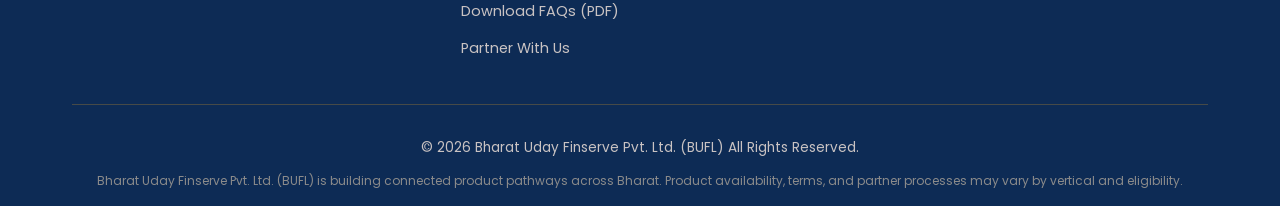
==== commit 617eefd0: "gfdg" ====
--- a/index.html
+++ b/index.html
@@ -25,11 +25,11 @@
                         <span class="dropdown-chevron" aria-hidden="true"></span>
                     </button>
                     <ul class="loans-dropdown" id="loansDropdown" aria-label="Product offerings">
+                        <li><a href="loan-detail.html?product=edufinance" class="dropdown-link" data-product-key="edufinance">EduFinance</a></li>
+                        <li><a href="loan-detail.html?product=microfinance" class="dropdown-link" data-product-key="microfinance">Microfinance</a></li>
+                        <li><a href="loan-detail.html?product=healthcare" class="dropdown-link" data-product-key="healthcare">Healthcare Finance</a></li>
                         <li><a href="loan-detail.html?product=msme" class="dropdown-link" data-product-key="msme">MSME &amp; Enterprise Finance</a></li>
-                        <li><a href="loan-detail.html?product=microfinance" class="dropdown-link" data-product-key="microfinance">Financial Inclusion (Microfinance)</a></li>
                         <li><a href="loan-detail.html?product=secured" class="dropdown-link" data-product-key="secured">Secured Credit</a></li>
-                        <li><a href="loan-detail.html?product=edufinance" class="dropdown-link" data-product-key="edufinance">Education Finance</a></li>
-                        <li><a href="loan-detail.html?product=healthcare" class="dropdown-link" data-product-key="healthcare">Healthcare Finance</a></li>
                     </ul>
                 </li>
                 <li><a href="who-can-apply.html" class="nav-link">Who Can Apply</a></li>
@@ -72,18 +72,17 @@
         <div class="container">
             <div class="section-header compact-section-header">
                 <span class="section-label">PRODUCT OFFERING</span>
-                <h2 class="section-title">Connected Product Verticals</h2>
-            </div>
-
+            </div>
             <div class="vertical-card-grid">
                 <a class="vertical-card vertical-card-blue" href="loan-detail.html?product=edufinance" data-product-key="edufinance">
                     <div class="vertical-card-media">
                         <span class="vertical-card-icon">&#127891;</span>
                     </div>
                     <div class="vertical-card-copy">
-                        <h3>Education Finance</h3>
+                        <h3>EduFinance</h3>
                         <span class="vertical-divider"></span>
-                        <p>Empowering learners to achieve their goals and build a brighter future.</p>
+                        <p>Building a connected education finance ecosystem through a strong phygital model that combines digital capability with deep on-ground reach.</p>
+                        <span class="vertical-card-know-more">Know More &rarr;</span>
                     </div>
                 </a>
 
@@ -94,7 +93,8 @@
                     <div class="vertical-card-copy">
                         <h3>Microfinance</h3>
                         <span class="vertical-divider"></span>
-                        <p>Empowering individuals and communities with accessible finance to build a better life.</p>
+                        <p>Expanding financial inclusion through accessible, community-driven lending solutions designed to empower underserved segments.</p>
+                        <span class="vertical-card-know-more">Know More &rarr;</span>
                     </div>
                 </a>
 
@@ -103,9 +103,10 @@
                         <span class="vertical-card-icon">&#127970;</span>
                     </div>
                     <div class="vertical-card-copy">
-                        <h3>MSME and Enterprise Finance</h3>
+                        <h3>MSME &amp; Enterprise Finance</h3>
                         <span class="vertical-divider"></span>
-                        <p>Fueling businesses to grow, innovate and create lasting impact.</p>
+                        <p>Enabling sustainable business growth with tailored financial solutions across every stage of enterprise expansion.</p>
+                        <span class="vertical-card-know-more">Know More &rarr;</span>
                     </div>
                 </a>
 
@@ -116,7 +117,8 @@
                     <div class="vertical-card-copy">
                         <h3>Secured Credit</h3>
                         <span class="vertical-divider"></span>
-                        <p>Unlock higher opportunities with the security of your assets.</p>
+                        <p>Unlocking financial potential through structured asset-backed lending solutions built on stability and trust.</p>
+                        <span class="vertical-card-know-more">Know More &rarr;</span>
                     </div>
                 </a>
 
@@ -127,7 +129,8 @@
                     <div class="vertical-card-copy">
                         <h3>Healthcare Finance</h3>
                         <span class="vertical-divider"></span>
-                        <p>Access financial support for a healthier and happier tomorrow.</p>
+                        <p>Enhancing access to healthcare through timely and flexible financial solutions supporting medical and wellness needs.</p>
+                        <span class="vertical-card-know-more">Know More &rarr;</span>
                     </div>
                 </a>
             </div>
@@ -138,14 +141,14 @@
         </div>
     </section>
 
-    <!-- Integrated Education Finance Ecosystem -->
+    <!-- Integrated EduFinance Ecosystem -->
     <section class="integrated-ecosystem" id="integrated-ecosystem" aria-labelledby="ecosystemTitle">
         <div class="container ecosystem-layout">
             <div class="ecosystem-showcase">
                 <div class="ecosystem-intro">
                     <span class="ecosystem-intro-icon" aria-hidden="true">&#127963;</span>
-                    <span class="section-label">INTEGRATED EDUCATION FINANCE ECOSYSTEM</span>
-                    <h2 class="section-title" id="ecosystemTitle">A Connected Education Finance Ecosystem</h2>
+                    <span class="section-label">INTEGRATED EDUFINANCE ECOSYSTEM</span>
+                    <h2 class="section-title" id="ecosystemTitle">A Connected EduFinance Ecosystem</h2>
                     <span class="ecosystem-intro-rule" aria-hidden="true"></span>
                     <div class="ecosystem-taglines">
                         <p>Empowering Institutions.</p>
@@ -154,7 +157,7 @@
                     </div>
                 </div>
 
-                <div class="ecosystem-diagram" aria-label="Integrated education finance pillars">
+                <div class="ecosystem-diagram" aria-label="Integrated EduFinance pillars">
                     <div class="ecosystem-wheel">
                         <article class="wheel-segment wheel-segment-01">
                             <span class="wheel-segment-number">01</span>
@@ -362,35 +365,30 @@
                 <div class="pillars-visual">
                     <div class="pillars-colonnade">
                         <a class="pillar photo-pillar photo-pillar-blue" href="loan-detail.html?product=school-improvement" data-product-key="school-improvement">
-                            <img src="assets/generated/school-improvement.png" alt="Students learning in a classroom">
                             <span class="pillar-icon">&#127979;</span>
                             <span class="pillar-label">School Improvement Capital</span>
                             <span class="pillar-subtitle">Infrastructure Upgrades</span>
                         </a>
                         <span class="pillar-connector" style="--i: 1" aria-hidden="true"></span>
                         <a class="pillar photo-pillar photo-pillar-gold" href="loan-detail.html?product=school-fee" data-product-key="school-fee">
-                            <img src="assets/generated/fee-finance.png" alt="Family and child education support">
                             <span class="pillar-icon">&#8377;</span>
                             <span class="pillar-label">Fee Finance for Parents</span>
                             <span class="pillar-subtitle">Flexible Education Loans</span>
                         </a>
                         <span class="pillar-connector" style="--i: 2" aria-hidden="true"></span>
                         <a class="pillar photo-pillar photo-pillar-navy" href="loan-detail.html?product=student" data-product-key="student">
-                            <img src="assets/generated/student-loan.png" alt="Students on a university campus">
                             <span class="pillar-icon">&#127891;</span>
                             <span class="pillar-label">Student Loans</span>
                             <span class="pillar-subtitle">Higher Education Funding</span>
                         </a>
                         <span class="pillar-connector" style="--i: 3" aria-hidden="true"></span>
                         <a class="pillar photo-pillar photo-pillar-orange" href="loan-detail.html?product=vocational" data-product-key="vocational">
-                            <img src="assets/generated/skills-loan.png" alt="Hands-on vocational training">
                             <span class="pillar-icon">&#9881;</span>
                             <span class="pillar-label">Vocational &amp; Skill Loans</span>
                             <span class="pillar-subtitle">Skills &amp; Training Support</span>
                         </a>
                         <span class="pillar-connector" style="--i: 4" aria-hidden="true"></span>
                         <a class="pillar photo-pillar photo-pillar-green" href="loan-detail.html?product=school-growth" data-product-key="school-growth">
-                            <img src="assets/generated/school-growth.png" alt="Education leaders planning growth">
                             <span class="pillar-icon">&#128200;</span>
                             <span class="pillar-label">School Growth Program</span>
                             <span class="pillar-subtitle">Leadership &amp; Development</span>
@@ -468,7 +466,7 @@
             <div class="directors-grid">
                 <div class="director-card">
                     <div class="director-avatar">RM</div>
-                    <h3 class="director-name">Rena Matu</h3>
+                    <h3 class="director-name">Rowena Mutto</h3>
                     <p class="director-designation">Director</p>
                     <div class="director-divider"></div>
                     <p class="director-bio">Brings strategic vision and deep impact expertise to Bharat Uday's mission of connected financial inclusion across Bharat.</p>
@@ -551,7 +549,6 @@
 
             <div class="why-card-grid">
                 <article class="why-image-card">
-                    <img src="https://images.unsplash.com/photo-1554224155-6726b3ff858f?auto=format&amp;fit=crop&amp;w=700&amp;q=80" alt="Fast loan processing desk">
                     <div>
                         <h3>Lightning Fast</h3>
                         <p>Loan decisions in 48 hours, disbursal in 7-15 days</p>
@@ -559,7 +556,6 @@
                 </article>
 
                 <article class="why-image-card">
-                    <img src="https://images.unsplash.com/photo-1450101499163-c8848c66ca85?auto=format&amp;fit=crop&amp;w=700&amp;q=80" alt="Paperless digital documentation">
                     <div>
                         <h3>Paperless Process</h3>
                         <p>100% digital application, no branch visit needed</p>
@@ -567,7 +563,6 @@
                 </article>
 
                 <article class="why-image-card">
-                    <img src="https://images.unsplash.com/photo-1563013544-824ae1b704d3?auto=format&amp;fit=crop&amp;w=700&amp;q=80" alt="Secure collateral-free digital finance">
                     <div>
                         <h3>Collateral-Free</h3>
                         <p>No security required for loans up to &#8377;40 Lakhs</p>
@@ -575,7 +570,6 @@
                 </article>
 
                 <article class="why-image-card">
-                    <img src="https://images.unsplash.com/photo-1524492412937-b28074a5d7da?auto=format&amp;fit=crop&amp;w=700&amp;q=80" alt="India reach and national access">
                     <div>
                         <h3>Pan-India Reach</h3>
                         <p>Serving 200+ cities across 15+ states</p>
@@ -583,7 +577,6 @@
                 </article>
 
                 <article class="why-image-card">
-                    <img src="assets/generated/why-bufl.png" alt="Advisor meeting with a school owner and parent">
                     <div>
                         <h3>Personal Manager</h3>
                         <p>A dedicated relationship manager for every borrower</p>
@@ -591,7 +584,6 @@
                 </article>
 
                 <article class="why-image-card">
-                    <img src="https://images.unsplash.com/photo-1556761175-b413da4baf72?auto=format&amp;fit=crop&amp;w=700&amp;q=80" alt="Capacity building workshop">
                     <div>
                         <h3>Value Enhancement</h3>
                         <p>Beyond loans &mdash; capacity building, mentorship, and outcome support</p>
--- a/styles.css
+++ b/styles.css
@@ -184,17 +184,42 @@
     top: 0;
     left: 0;
     width: 100%;
-    z-index: 1000;
+    z-index: 9999;
     background-color: var(--color-white);
     padding: 0.6rem 0;
     box-shadow: 0 2px 10px rgba(13, 43, 85, 0.06);
     transition: padding 0.3s ease, box-shadow 0.3s ease;
+    overflow: visible;
 }
 
 .navbar.scrolled {
     padding: 0.4rem 0;
     box-shadow: 0 4px 18px rgba(13, 43, 85, 0.1);
     border-bottom: 2px solid var(--color-accent);
+}
+
+/* Ensure dropdown always looks the same on all pages and navbar states */
+.navbar .loans-dropdown,
+.navbar.scrolled .loans-dropdown {
+    position: absolute !important;
+    top: calc(100% + 0.7rem) !important;
+    left: 0 !important;
+    min-width: 270px !important;
+    list-style: none !important;
+    padding: 0.55rem !important;
+    background: #FFFFFF !important;
+    border: 1px solid rgba(13, 43, 85, 0.1) !important;
+    border-top: 3px solid #C9922A !important;
+    border-radius: 8px !important;
+    box-shadow: 0 18px 40px rgba(13, 43, 85, 0.16) !important;
+    z-index: 10000 !important;
+}
+
+.navbar .nav-dropdown,
+.navbar.scrolled .nav-dropdown {
+    position: relative !important;
+    isolation: isolate !important;
+    z-index: 9999 !important;
 }
 
 .nav-container {
@@ -205,6 +230,7 @@
     justify-content: space-between;
     align-items: center;
     gap: 1.5rem;
+    overflow: visible;
 }
 
 .nav-logo {
@@ -251,6 +277,7 @@
     flex: 1;
     justify-content: flex-end;
     padding-right: 1rem;
+    overflow: visible;
 }
 
 .nav-menu-cta {
@@ -406,7 +433,7 @@
     opacity: 0;
     visibility: hidden;
     transition: opacity 0.3s ease, visibility 0.3s ease;
-    z-index: 998;
+    z-index: 9998;
 }
 
 .nav-overlay.active {
@@ -867,6 +894,20 @@
 
 .vertical-card.is-coming-soon .vertical-card-media img {
     filter: saturate(0.85);
+}
+
+.vertical-card-know-more {
+    display: inline-block;
+    margin-top: 0.25rem;
+    font-size: 0.82rem;
+    font-weight: 600;
+    color: var(--vertical-color);
+    letter-spacing: 0.02em;
+    transition: opacity 0.2s;
+}
+
+.vertical-card:hover .vertical-card-know-more {
+    opacity: 0.75;
 }
 
 .vertical-card-blue {
@@ -3269,12 +3310,27 @@
 /* Header loans dropdown */
 .nav-dropdown {
     position: relative;
+    isolation: isolate;
+    z-index: 9999;
 }
 
 .nav-dropdown-toggle {
     display: inline-flex;
     align-items: center;
     gap: 0.45rem;
+    color: #0D2B55 !important;
+    font-weight: 500 !important;
+    font-size: 0.95rem !important;
+    background: transparent !important;
+    border: none !important;
+    padding: 0.55rem 1rem !important;
+}
+
+.nav-dropdown-toggle.active,
+.nav-dropdown-toggle:hover,
+.nav-dropdown-toggle:focus {
+    color: #0D2B55 !important;
+    background: transparent !important;
 }
 
 .dropdown-chevron {
@@ -3298,16 +3354,17 @@
     min-width: 270px;
     list-style: none;
     padding: 0.55rem;
-    background: var(--color-white);
-    border: 1px solid rgba(13, 43, 85, 0.1);
-    border-top: 3px solid var(--color-accent);
+    background: #FFFFFF !important;
+    border: 1px solid rgba(13, 43, 85, 0.1) !important;
+    border-top: 3px solid #C9922A !important;
     border-radius: 8px;
-    box-shadow: 0 18px 40px rgba(13, 43, 85, 0.16);
+    box-shadow: 0 18px 40px rgba(13, 43, 85, 0.16) !important;
     opacity: 0;
     visibility: hidden;
     transform: translateY(10px);
     transition: opacity 0.2s ease, visibility 0.2s ease, transform 0.2s ease;
-    z-index: 1002;
+    z-index: 10000;
+    pointer-events: none;
 }
 
 .nav-dropdown.open .loans-dropdown,
@@ -3316,24 +3373,29 @@
     opacity: 1;
     visibility: visible;
     transform: translateY(0);
+    pointer-events: auto;
 }
 
 .dropdown-link {
-    display: block;
-    padding: 0.78rem 0.9rem;
-    color: var(--color-primary);
-    text-decoration: none;
-    font-size: 0.92rem;
-    font-weight: 600;
-    border-radius: 6px;
-    transition: background-color 0.2s ease, color 0.2s ease;
+    display: block !important;
+    padding: 0.78rem 0.9rem !important;
+    color: #0D2B55 !important;
+    text-decoration: none !important;
+    font-size: 0.92rem !important;
+    font-weight: 600 !important;
+    border-radius: 6px !important;
+    transition: background-color 0.2s ease, color 0.2s ease !important;
+    background: transparent !important;
+    line-height: 1.5 !important;
+    white-space: normal !important;
 }
 
 .dropdown-link:hover,
 .dropdown-link:focus {
-    color: var(--color-accent);
-    background: rgba(201, 146, 42, 0.1);
-    outline: none;
+    color: #C9922A !important;
+    background: rgba(201, 146, 42, 0.1) !important;
+    outline: none !important;
+}
 }
 
 /* Product banner carousel */
@@ -5282,16 +5344,174 @@
 .product-detail-media {
     position: relative;
     min-height: 380px;
-    border-radius: 14px;
+    border-radius: 20px;
+    overflow: visible;
+    background: transparent;
+}
+
+.product-detail-media::after {
+    display: none;
+}
+
+/* ===== PRODUCT HERO CARD ===== */
+.product-hero-card {
+    --hero-accent: #7B6CF6;
+    background: linear-gradient(145deg, #0d1b2e 0%, #081422 100%);
+    border-radius: 20px;
+    padding: clamp(1.4rem, 2.5vw, 2rem);
+    color: #fff;
+    height: 100%;
+    min-height: 380px;
+    position: relative;
     overflow: hidden;
-    background: var(--color-primary);
-}
-
-.product-detail-media::after {
+    display: flex;
+    flex-direction: column;
+    gap: 0;
+    box-shadow: 0 24px 60px rgba(0,0,0,0.35);
+}
+
+.product-hero-card::before {
     content: '';
     position: absolute;
-    inset: 0;
-    background: linear-gradient(180deg, rgba(2, 13, 28, 0.02), rgba(2, 13, 28, 0.34));
+    top: -80px;
+    right: -80px;
+    width: 280px;
+    height: 280px;
+    background: radial-gradient(circle, rgba(123,108,246,0.28) 0%, transparent 70%);
+    pointer-events: none;
+}
+
+.product-hero-badge {
+    display: inline-flex;
+    align-items: center;
+    gap: 0.4rem;
+    background: rgba(255,255,255,0.07);
+    border: 1px solid rgba(255,255,255,0.13);
+    border-radius: 999px;
+    padding: 0.28rem 0.85rem;
+    font-size: 0.65rem;
+    font-weight: 700;
+    letter-spacing: 0.1em;
+    color: rgba(255,255,255,0.8);
+    margin-bottom: 1rem;
+    width: fit-content;
+}
+
+.product-hero-badge-dot {
+    width: 7px;
+    height: 7px;
+    border-radius: 50%;
+    background: var(--hero-accent);
+    flex-shrink: 0;
+}
+
+.product-hero-title {
+    font-size: clamp(1.8rem, 2.8vw, 2.4rem);
+    font-weight: 800;
+    line-height: 1.15;
+    margin-bottom: 0.85rem;
+    font-family: var(--font-heading);
+}
+
+.product-hero-title span:first-child {
+    display: block;
+    color: #fff;
+}
+
+.product-hero-title-accent {
+    display: block;
+    color: var(--hero-accent);
+}
+
+.product-hero-tags {
+    display: flex;
+    flex-wrap: wrap;
+    gap: 0.45rem;
+    margin-bottom: 0.9rem;
+}
+
+.product-hero-tag {
+    border-radius: 999px;
+    padding: 0.22rem 0.72rem;
+    font-size: 0.72rem;
+    font-weight: 600;
+    border: 1.5px solid currentColor;
+    background: transparent;
+}
+
+.pht-teal   { color: #14b8a6; }
+.pht-green  { color: #22c55e; }
+.pht-amber  { color: #f59e0b; }
+.pht-blue   { color: #3b82f6; }
+.pht-purple { color: #a855f7; }
+.pht-rose   { color: #f43f5e; }
+
+.product-hero-desc {
+    color: rgba(255,255,255,0.58);
+    font-size: 0.85rem;
+    line-height: 1.65;
+    margin-bottom: 1.1rem;
+    flex: 1;
+}
+
+.product-hero-rule {
+    border: none;
+    border-top: 1px solid rgba(255,255,255,0.09);
+    margin-bottom: 1.1rem;
+}
+
+.product-hero-subcards {
+    display: grid;
+    grid-template-columns: repeat(3, 1fr);
+    gap: 0.6rem;
+}
+
+.product-hero-subcard {
+    background: rgba(255,255,255,0.055);
+    border: 1px solid rgba(255,255,255,0.07);
+    border-radius: 14px;
+    padding: 0.9rem 0.5rem 0.8rem;
+    text-align: center;
+}
+
+.product-hero-subcard-icon {
+    width: 44px;
+    height: 44px;
+    border-radius: 12px;
+    display: flex;
+    align-items: center;
+    justify-content: center;
+    margin: 0 auto 0.5rem;
+    font-size: 1.25rem;
+    line-height: 1;
+}
+
+.phsi-teal   { background: rgba(20,184,166,0.18); }
+.phsi-green  { background: rgba(34,197,94,0.18); }
+.phsi-amber  { background: rgba(245,158,11,0.18); }
+.phsi-blue   { background: rgba(59,130,246,0.18); }
+.phsi-purple { background: rgba(168,85,247,0.18); }
+.phsi-rose   { background: rgba(244,63,94,0.18); }
+
+.product-hero-subcard-title {
+    display: block;
+    font-size: 0.7rem;
+    font-weight: 700;
+    margin-bottom: 0.28rem;
+}
+
+.phst-teal   { color: #14b8a6; }
+.phst-green  { color: #22c55e; }
+.phst-amber  { color: #f59e0b; }
+.phst-blue   { color: #3b82f6; }
+.phst-purple { color: #a855f7; }
+.phst-rose   { color: #f43f5e; }
+
+.product-hero-subcard p {
+    color: rgba(255,255,255,0.45);
+    font-size: 0.66rem;
+    line-height: 1.4;
+    margin: 0;
 }
 
 .product-detail-media img {
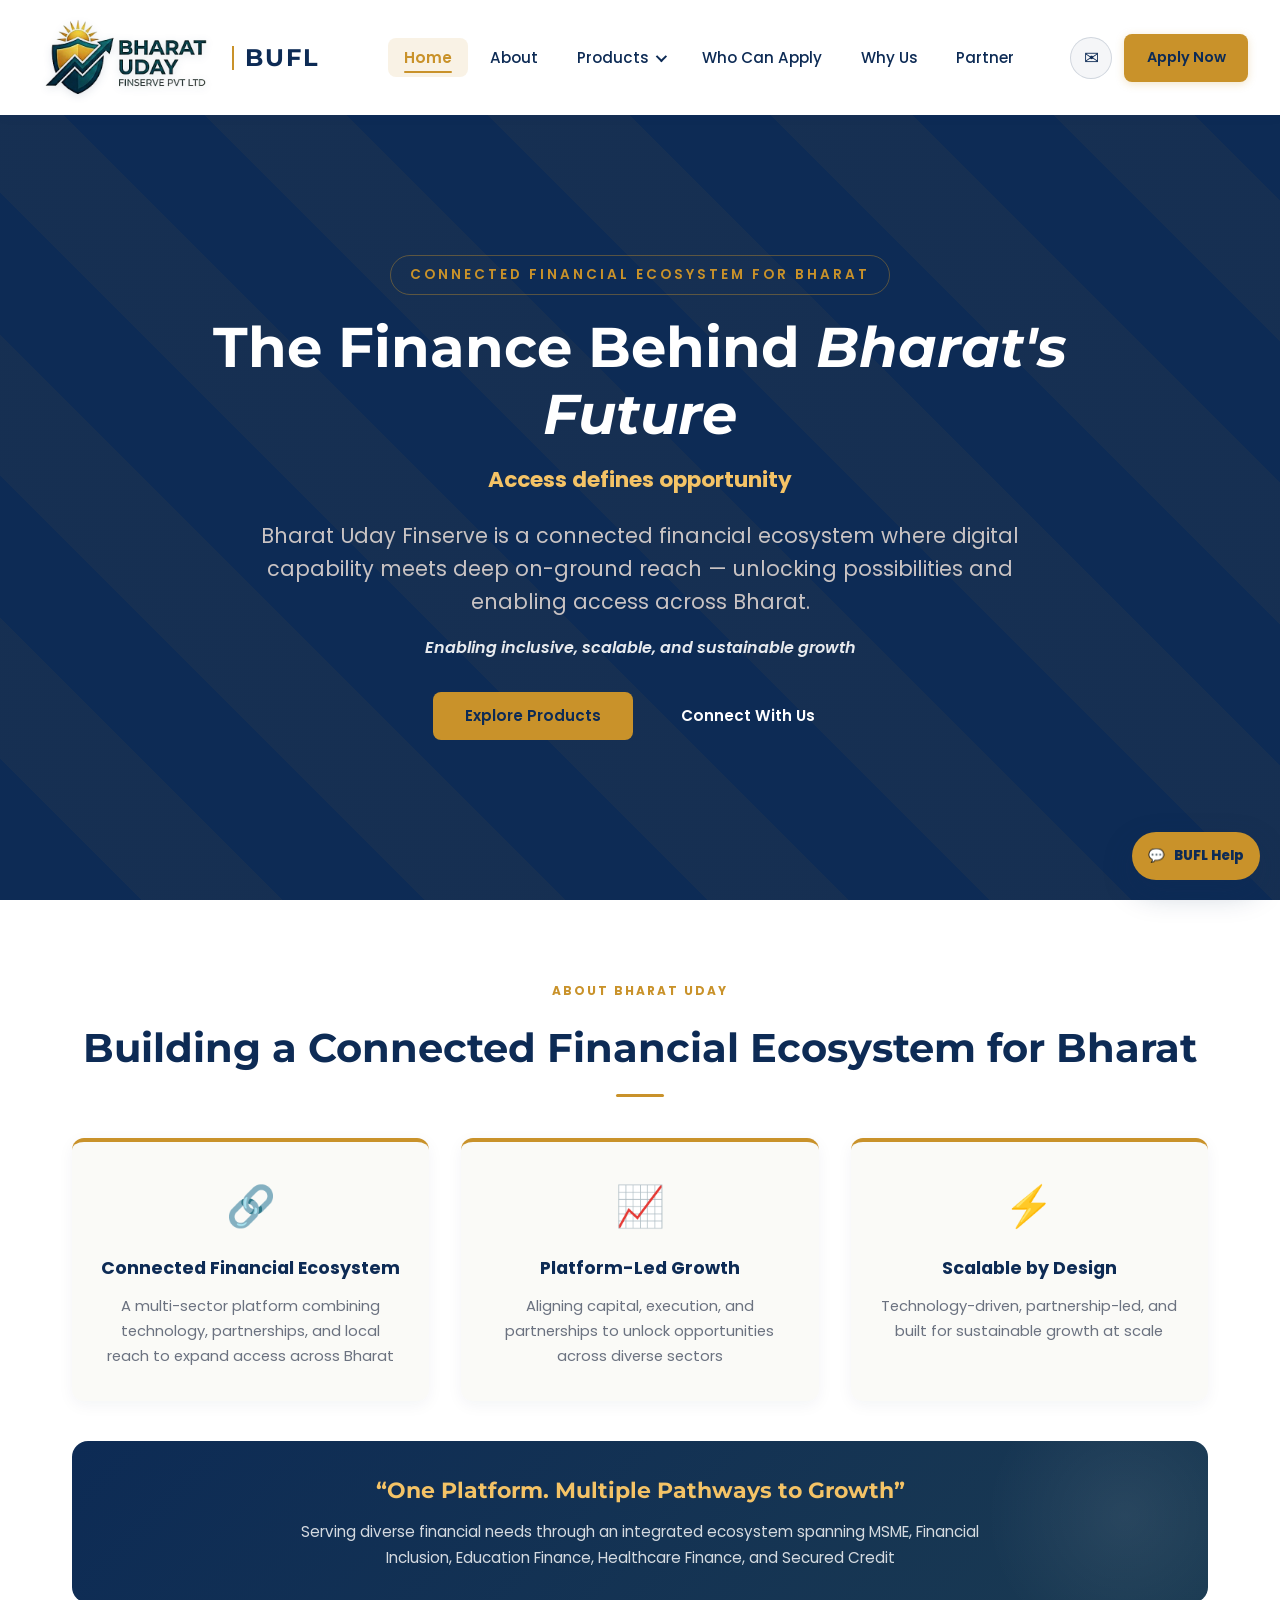
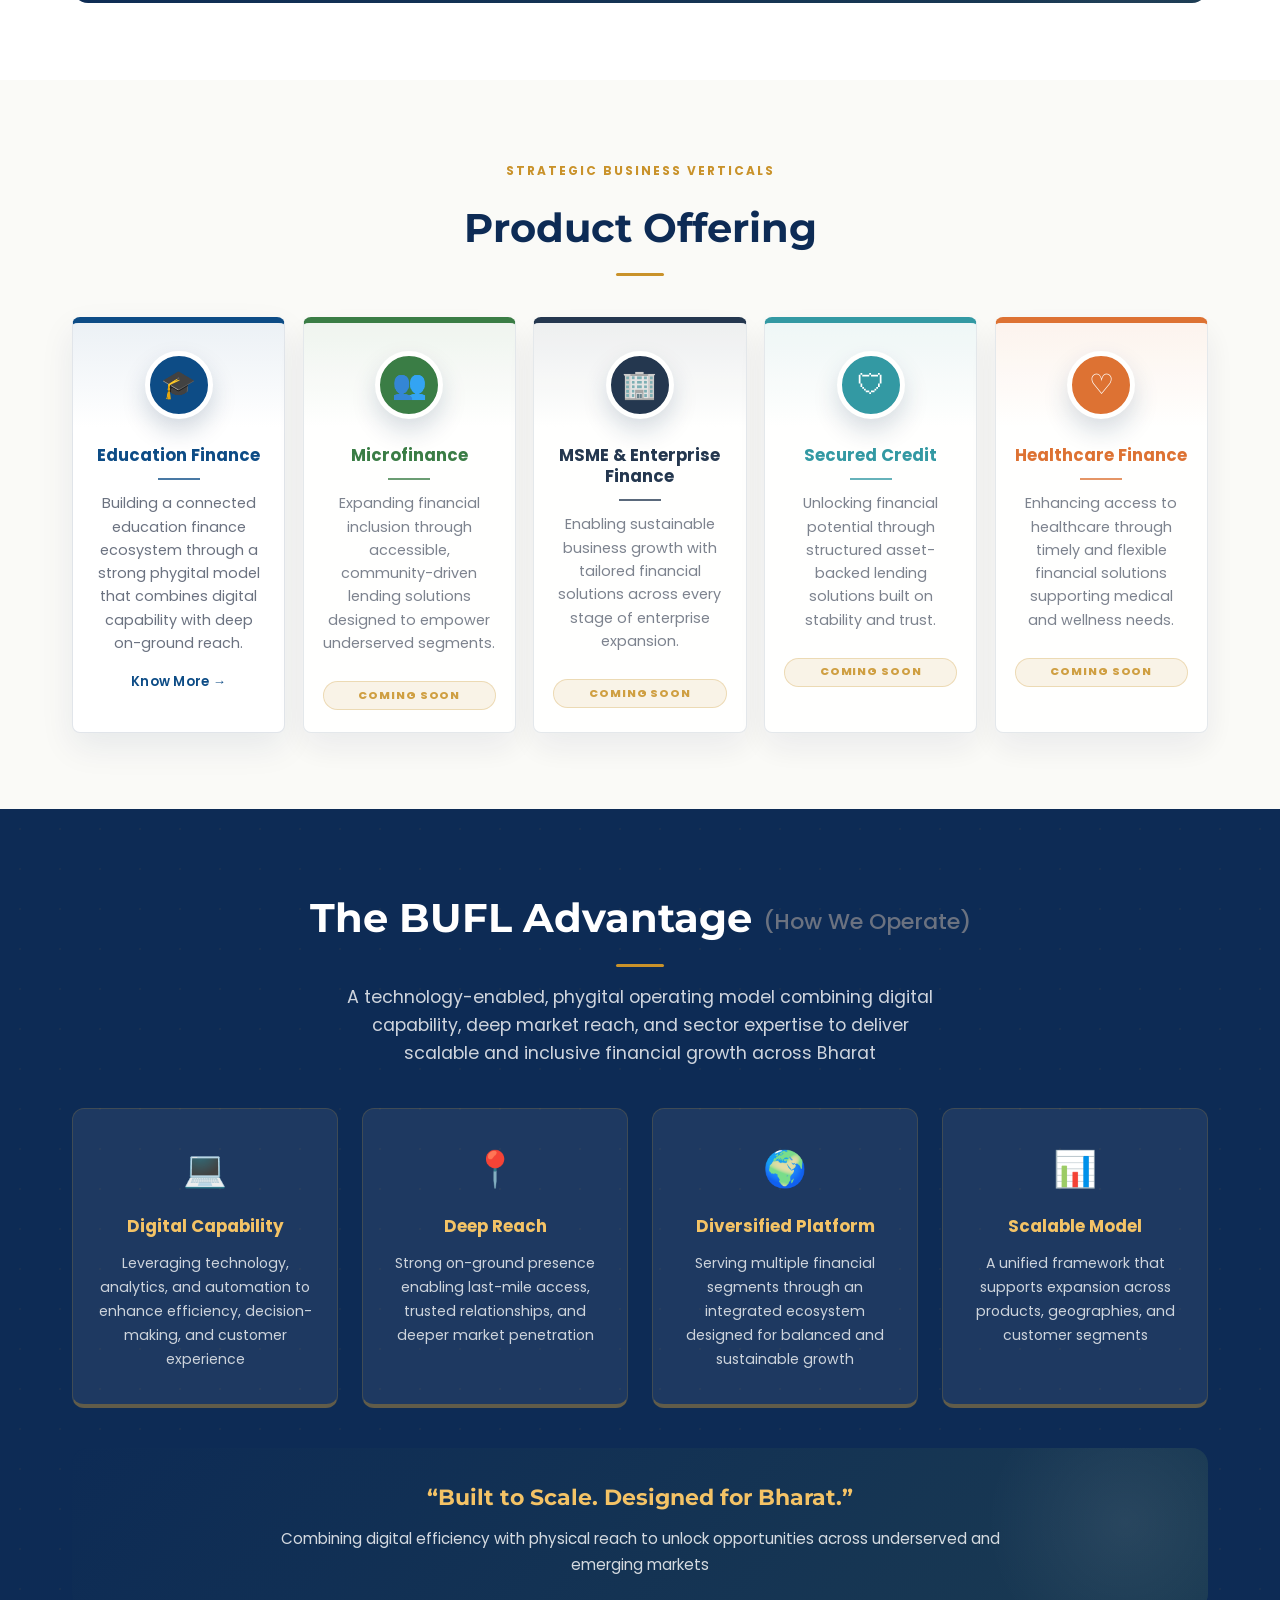
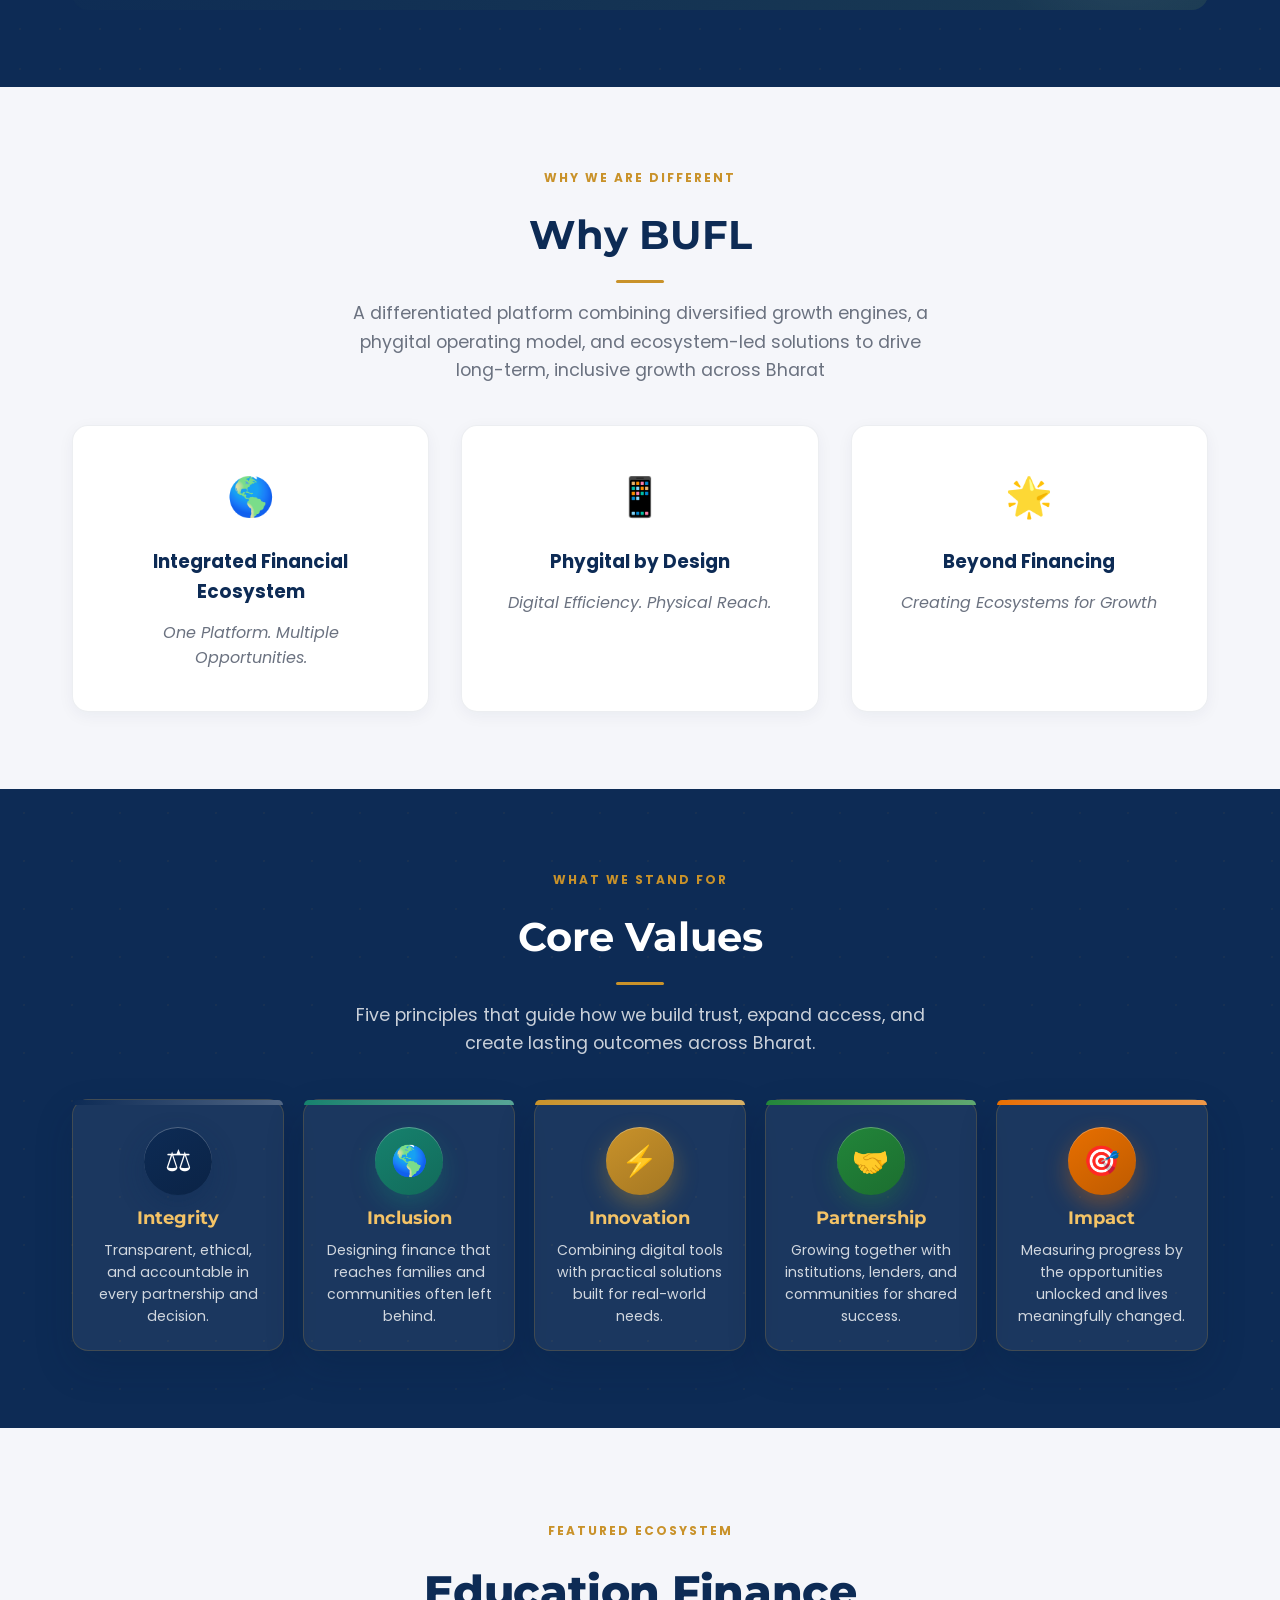
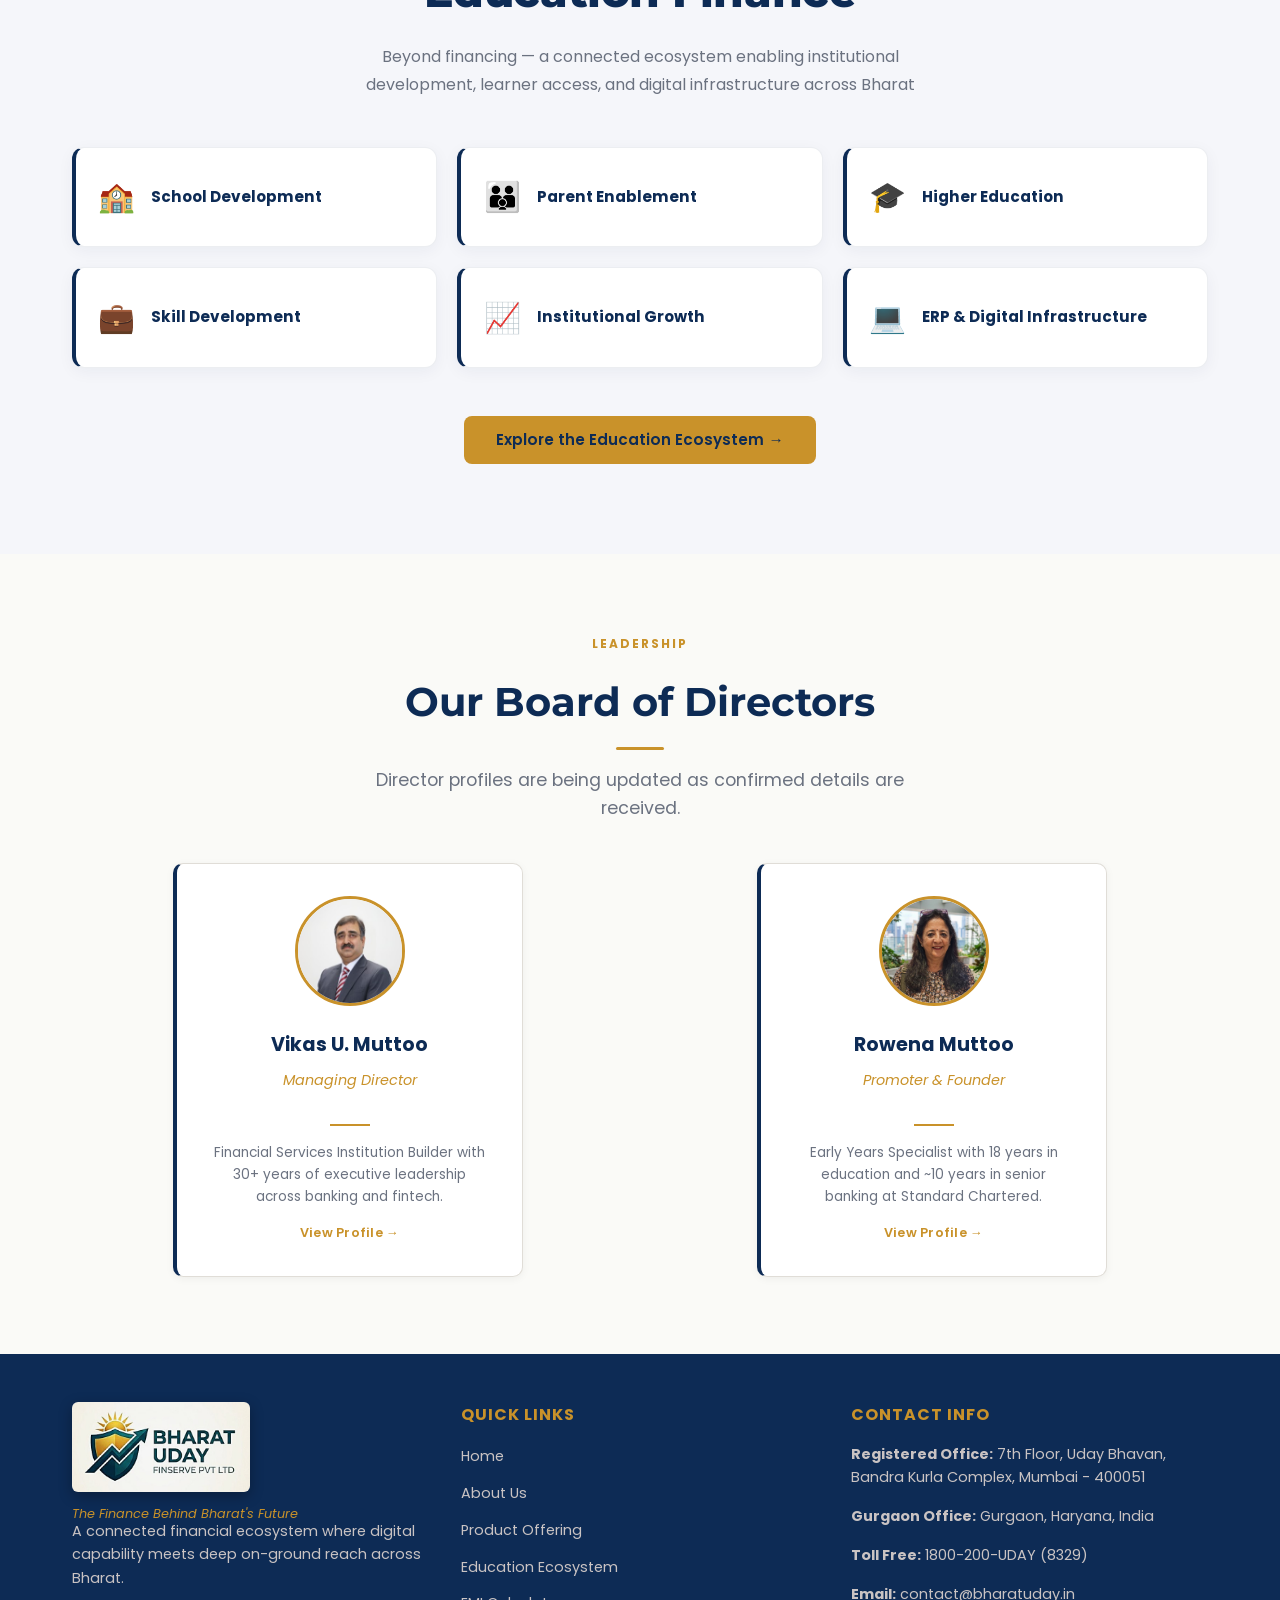
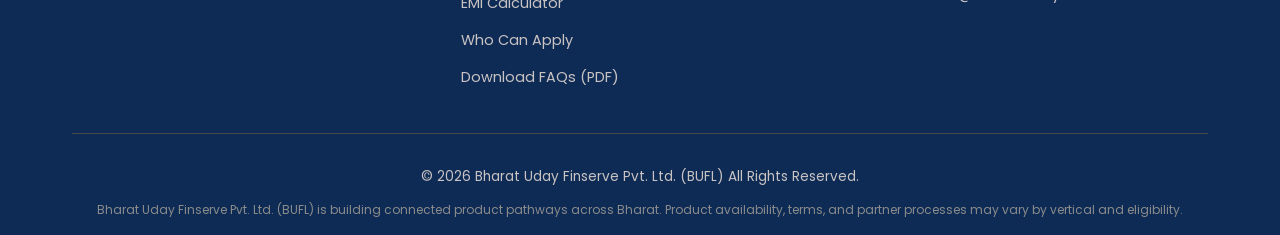
==== commit e247f165: "final submittion" ====
--- a/index.html
+++ b/index.html
@@ -4,7 +4,7 @@
     <meta charset="UTF-8">
     <meta name="viewport" content="width=device-width, initial-scale=1.0">
     <title>Bharat Uday Finserve Pvt. Ltd. &mdash; Connected Financial Ecosystem for Bharat</title>
-    <link href="https://fonts.googleapis.com/css2?family=Poppins:wght@300;400;500;600;700&family=Playfair+Display:wght@600;700&display=swap" rel="stylesheet">
+    <link href="https://fonts.googleapis.com/css2?family=Poppins:wght@300;400;500;600;700&family=Montserrat:wght@600;700;800&display=swap" rel="stylesheet">
     <link rel="stylesheet" href="styles.css">
 </head>
 <body>
@@ -34,7 +34,7 @@
                 </li>
                 <li><a href="who-can-apply.html" class="nav-link">Who Can Apply</a></li>
                 <li><a href="#why-us" class="nav-link">Why Us</a></li>
-                <li><a href="#partner" class="nav-link">Partner</a></li>
+                <li><a href="mailto:contact@bharatuday.in" class="nav-link">Partner</a></li>
                 <li class="nav-menu-cta"><a href="loan-detail.html?product=edufinance#loan-application" class="btn btn-primary">Apply Now</a></li>
             </ul>
 
@@ -51,7 +51,7 @@
     </nav>
     <div class="nav-overlay" id="navOverlay" aria-hidden="true"></div>
 
-    <!-- Hero Section -->
+    <!-- 1. Hero Section — keep exactly as-is -->
     <section class="hero" id="home">
         <div class="hero-background"></div>
         <div class="hero-content">
@@ -67,11 +67,43 @@
         </div>
     </section>
 
-    <!-- Product Offering -->
+    <!-- 2. About Bharat Uday -->
+    <section class="about-bufl" id="about">
+        <div class="container">
+            <div class="section-header compact-section-header">
+                <span class="section-label">ABOUT BHARAT UDAY</span>
+                <h2 class="section-title">Building a Connected Financial Ecosystem for Bharat</h2>
+            </div>
+            <div class="about-bufl-grid">
+                <article class="about-bufl-card">
+                    <div class="about-bufl-card-icon">&#128279;</div>
+                    <h3>Connected Financial Ecosystem</h3>
+                    <p>A multi-sector platform combining technology, partnerships, and local reach to expand access across Bharat</p>
+                </article>
+                <article class="about-bufl-card">
+                    <div class="about-bufl-card-icon">&#128200;</div>
+                    <h3>Platform-Led Growth</h3>
+                    <p>Aligning capital, execution, and partnerships to unlock opportunities across diverse sectors</p>
+                </article>
+                <article class="about-bufl-card">
+                    <div class="about-bufl-card-icon">&#9889;</div>
+                    <h3>Scalable by Design</h3>
+                    <p>Technology-driven, partnership-led, and built for sustainable growth at scale</p>
+                </article>
+            </div>
+            <div class="section-quote-banner">
+                <p class="section-quote-banner-quote">&ldquo;One Platform. Multiple Pathways to Growth&rdquo;</p>
+                <p class="section-quote-banner-sub">Serving diverse financial needs through an integrated ecosystem spanning MSME, Financial Inclusion, Education Finance, Healthcare Finance, and Secured Credit</p>
+            </div>
+        </div>
+    </section>
+
+    <!-- 3. Strategic Business Verticals / Product Offering -->
     <section class="product-overview" id="products" aria-label="Product offering">
         <div class="container">
             <div class="section-header compact-section-header">
-                <span class="section-label">PRODUCT OFFERING</span>
+                <span class="section-label">STRATEGIC BUSINESS VERTICALS</span>
+                <h2 class="section-title">Product Offering</h2>
             </div>
             <div class="vertical-card-grid">
                 <a class="vertical-card vertical-card-blue" href="loan-detail.html?product=edufinance" data-product-key="edufinance">
@@ -79,14 +111,14 @@
                         <span class="vertical-card-icon">&#127891;</span>
                     </div>
                     <div class="vertical-card-copy">
-                        <h3>EduFinance</h3>
+                        <h3>Education Finance</h3>
                         <span class="vertical-divider"></span>
                         <p>Building a connected education finance ecosystem through a strong phygital model that combines digital capability with deep on-ground reach.</p>
                         <span class="vertical-card-know-more">Know More &rarr;</span>
                     </div>
                 </a>
 
-                <a class="vertical-card vertical-card-green" href="loan-detail.html?product=microfinance" data-product-key="microfinance">
+                <div class="vertical-card vertical-card-green vertical-card-disabled">
                     <div class="vertical-card-media">
                         <span class="vertical-card-icon">&#128101;</span>
                     </div>
@@ -94,11 +126,11 @@
                         <h3>Microfinance</h3>
                         <span class="vertical-divider"></span>
                         <p>Expanding financial inclusion through accessible, community-driven lending solutions designed to empower underserved segments.</p>
-                        <span class="vertical-card-know-more">Know More &rarr;</span>
-                    </div>
-                </a>
-
-                <a class="vertical-card vertical-card-indigo" href="loan-detail.html?product=msme" data-product-key="msme">
+                        <span class="coming-soon-bottom">Coming Soon</span>
+                    </div>
+                </div>
+
+                <div class="vertical-card vertical-card-indigo vertical-card-disabled">
                     <div class="vertical-card-media">
                         <span class="vertical-card-icon">&#127970;</span>
                     </div>
@@ -106,11 +138,11 @@
                         <h3>MSME &amp; Enterprise Finance</h3>
                         <span class="vertical-divider"></span>
                         <p>Enabling sustainable business growth with tailored financial solutions across every stage of enterprise expansion.</p>
-                        <span class="vertical-card-know-more">Know More &rarr;</span>
-                    </div>
-                </a>
-
-                <a class="vertical-card vertical-card-teal" href="loan-detail.html?product=secured" data-product-key="secured">
+                        <span class="coming-soon-bottom">Coming Soon</span>
+                    </div>
+                </div>
+
+                <div class="vertical-card vertical-card-teal vertical-card-disabled">
                     <div class="vertical-card-media">
                         <span class="vertical-card-icon">&#128737;</span>
                     </div>
@@ -118,11 +150,11 @@
                         <h3>Secured Credit</h3>
                         <span class="vertical-divider"></span>
                         <p>Unlocking financial potential through structured asset-backed lending solutions built on stability and trust.</p>
-                        <span class="vertical-card-know-more">Know More &rarr;</span>
-                    </div>
-                </a>
-
-                <a class="vertical-card vertical-card-orange" href="loan-detail.html?product=healthcare" data-product-key="healthcare">
+                        <span class="coming-soon-bottom">Coming Soon</span>
+                    </div>
+                </div>
+
+                <div class="vertical-card vertical-card-orange vertical-card-disabled">
                     <div class="vertical-card-media">
                         <span class="vertical-card-icon">&#9825;</span>
                     </div>
@@ -130,331 +162,158 @@
                         <h3>Healthcare Finance</h3>
                         <span class="vertical-divider"></span>
                         <p>Enhancing access to healthcare through timely and flexible financial solutions supporting medical and wellness needs.</p>
-                        <span class="vertical-card-know-more">Know More &rarr;</span>
-                    </div>
-                </a>
-            </div>
-
-            <div class="ecosystem-banner">
-                <strong>STRONGER TOGETHER. BUILDING THE FUTURE OF EDUCATION.</strong>
-            </div>
-        </div>
-    </section>
-
-    <!-- Integrated EduFinance Ecosystem -->
-    <section class="integrated-ecosystem" id="integrated-ecosystem" aria-labelledby="ecosystemTitle">
-        <div class="container ecosystem-layout">
-            <div class="ecosystem-showcase">
-                <div class="ecosystem-intro">
-                    <span class="ecosystem-intro-icon" aria-hidden="true">&#127963;</span>
-                    <span class="section-label">INTEGRATED EDUFINANCE ECOSYSTEM</span>
-                    <h2 class="section-title" id="ecosystemTitle">A Connected EduFinance Ecosystem</h2>
-                    <span class="ecosystem-intro-rule" aria-hidden="true"></span>
-                    <div class="ecosystem-taglines">
-                        <p>Empowering Institutions.</p>
-                        <p>Enabling Access.</p>
-                        <p>Financing Futures.</p>
-                    </div>
-                </div>
-
-                <div class="ecosystem-diagram" aria-label="Integrated EduFinance pillars">
-                    <div class="ecosystem-wheel">
-                        <article class="wheel-segment wheel-segment-01">
-                            <span class="wheel-segment-number">01</span>
-                            <span class="wheel-segment-icon" aria-hidden="true">&#127979;</span>
-                            <h3>School Infrastructure &amp; Development</h3>
-                            <p>Finance and support for modern, future-ready learning environments.</p>
-                        </article>
-                        <article class="wheel-segment wheel-segment-02">
-                            <span class="wheel-segment-number">02</span>
-                            <span class="wheel-segment-icon" aria-hidden="true">&#128106;</span>
-                            <h3>Parent &amp; Fee Enablement</h3>
-                            <p>Flexible fee financing and payment solutions for every family.</p>
-                        </article>
-                        <article class="wheel-segment wheel-segment-03">
-                            <span class="wheel-segment-number">03</span>
-                            <span class="wheel-segment-icon" aria-hidden="true">&#127891;</span>
-                            <h3>Higher Education Financing</h3>
-                            <p>Loans and financial support for higher education dreams.</p>
-                        </article>
-                        <article class="wheel-segment wheel-segment-04">
-                            <span class="wheel-segment-number">04</span>
-                            <span class="wheel-segment-icon" aria-hidden="true">&#128188;</span>
-                            <h3>Skill &amp; Vocational Financing</h3>
-                            <p>Financing skills and vocational programs for better careers and livelihoods.</p>
-                        </article>
-                        <article class="wheel-segment wheel-segment-05">
-                            <span class="wheel-segment-number">05</span>
-                            <span class="wheel-segment-icon" aria-hidden="true">&#129309;</span>
-                            <h3>Institutional Growth &amp; Partnerships</h3>
-                            <p>Strategic partnerships to drive growth, reach and impact.</p>
-                        </article>
-                        <article class="wheel-segment wheel-segment-06">
-                            <span class="wheel-segment-number">06</span>
-                            <span class="wheel-segment-icon" aria-hidden="true">&#128187;</span>
-                            <h3>Institutional ERP &amp; Digital Enablement</h3>
-                            <p>Digital solutions and ERP systems to streamline operations and improve outcomes.</p>
-                        </article>
-                        <div class="wheel-hub">
-                            <span class="wheel-hub-icon" aria-hidden="true">&#127891;</span>
-                            <p>ONE ECOSYSTEM.<br>ENDLESS POSSIBILITIES.</p>
-                            <div class="wheel-hub-dots" aria-hidden="true">
-                                <span></span><span></span><span></span><span></span><span></span>
-                            </div>
-                        </div>
-                    </div>
-                </div>
-            </div>
-        </div>
-    </section>
-
-    <!-- School Growth Program Section -->
-    <section class="school-growth" id="school-growth">
+                        <span class="coming-soon-bottom">Coming Soon</span>
+                    </div>
+                </div>
+            </div>
+        </div>
+    </section>
+
+    <!-- 4. The BUFL Advantage -->
+    <section class="bufl-advantage" id="bufl-advantage">
         <div class="container">
             <div class="section-header">
-                <span class="section-label">BEYOND CAPITAL</span>
-                <h2 class="section-title">School Growth Program</h2>
-                <p class="section-subtitle">A 3-year partnership with affordable private schools</p>
-                <p class="flow-subtitle">Capital | Capability | Community</p>
-            </div>
-
-            <div class="flow-grid network-flow">
-                <article class="flow-card flow-blue">
-                    <div class="flow-heading">
-                        <h3>3-Year Holistic Support</h3>
-                    </div>
-                    <ul>
-                        <li>Annual growth plans</li>
-                        <li>Milestone reviews</li>
-                        <li>Capital for improvement</li>
-                    </ul>
-                </article>
-                <div class="flow-arrow flow-arrow-blue" aria-hidden="true"></div>
-                <article class="flow-card flow-orange">
-                    <div class="flow-heading">
-                        <h3>Teacher &amp; Leader Training</h3>
-                    </div>
-                    <ul>
-                        <li>Pedagogy workshops</li>
-                        <li>Classroom management</li>
-                        <li>Child-safe practices</li>
-                    </ul>
-                </article>
-                <div class="flow-arrow flow-arrow-orange" aria-hidden="true"></div>
-                <article class="flow-card flow-green">
-                    <div class="flow-heading">
-                        <h3>Quality in Low-Resource Schools</h3>
-                    </div>
-                    <ul>
-                        <li>Tier 2 &amp; Tier 3 schools</li>
-                        <li>Structured frameworks</li>
-                        <li>Equity in learning</li>
-                    </ul>
-                </article>
-            </div>
-        </div>
-    </section>
-
-    <!-- School Network & Collaboration Section -->
-    <section class="school-network" id="school-network">
+                <h2 class="section-title">The BUFL Advantage <span class="heading-inline-sub">(How We Operate)</span></h2>
+                <p class="section-subtitle">A technology-enabled, phygital operating model combining digital capability, deep market reach, and sector expertise to deliver scalable and inclusive financial growth across Bharat</p>
+            </div>
+            <div class="advantage-grid">
+                <article class="advantage-card">
+                    <div class="advantage-card-icon">&#128187;</div>
+                    <h3>Digital Capability</h3>
+                    <p>Leveraging technology, analytics, and automation to enhance efficiency, decision-making, and customer experience</p>
+                </article>
+                <article class="advantage-card">
+                    <div class="advantage-card-icon">&#128205;</div>
+                    <h3>Deep Reach</h3>
+                    <p>Strong on-ground presence enabling last-mile access, trusted relationships, and deeper market penetration</p>
+                </article>
+                <article class="advantage-card">
+                    <div class="advantage-card-icon">&#127757;</div>
+                    <h3>Diversified Platform</h3>
+                    <p>Serving multiple financial segments through an integrated ecosystem designed for balanced and sustainable growth</p>
+                </article>
+                <article class="advantage-card">
+                    <div class="advantage-card-icon">&#128202;</div>
+                    <h3>Scalable Model</h3>
+                    <p>A unified framework that supports expansion across products, geographies, and customer segments</p>
+                </article>
+            </div>
+            <div class="section-quote-banner">
+                <p class="section-quote-banner-quote">&ldquo;Built to Scale. Designed for Bharat.&rdquo;</p>
+                <p class="section-quote-banner-sub">Combining digital efficiency with physical reach to unlock opportunities across underserved and emerging markets</p>
+            </div>
+        </div>
+    </section>
+
+    <!-- 5. Why BUFL -->
+    <section class="why-bufl" id="why-us">
         <div class="container">
             <div class="section-header">
-                <span class="section-label">PEER LEARNING</span>
-                <h2 class="section-title">School Network &amp; Collaboration</h2>
-                <p class="section-subtitle">School leaders learn fastest from each other. Partner schools form local clusters that share challenges, solutions, and accountability.</p>
-            </div>
-
-            <div class="flow-grid network-flow">
-                <article class="flow-card flow-blue">
-                    <div class="flow-heading"><h3>Local Peer Clusters</h3></div>
-                    <ul>
-                        <li>Small networks of 8-12 nearby schools</li>
-                        <li>Regular meetings to share &amp; improve</li>
-                    </ul>
-                </article>
-                <div class="flow-arrow flow-arrow-blue" aria-hidden="true"></div>
-                <article class="flow-card flow-orange">
-                    <div class="flow-heading"><h3>Best-Practice Exchange</h3></div>
-                    <ul>
-                        <li>Sharing Innovations &amp; Strategies</li>
-                        <li>Operational &amp; Parent Engagement</li>
-                    </ul>
-                </article>
-                <div class="flow-arrow flow-arrow-orange" aria-hidden="true"></div>
-                <article class="flow-card flow-green">
-                    <div class="flow-heading"><h3>Education Specialists</h3></div>
-                    <ul>
-                        <li>Expert Facilitation &amp; Support</li>
-                        <li>On-the-Ground Guidance</li>
-                    </ul>
-                </article>
-            </div>
-        </div>
-    </section>
-
-    <!-- Data-Driven Impact Section -->
-    <section class="data-monitoring" id="data-monitoring">
+                <span class="section-label">WHY WE ARE DIFFERENT</span>
+                <h2 class="section-title">Why BUFL</h2>
+                <p class="section-subtitle">A differentiated platform combining diversified growth engines, a phygital operating model, and ecosystem-led solutions to drive long-term, inclusive growth across Bharat</p>
+            </div>
+            <div class="why-bufl-grid">
+                <article class="why-bufl-card">
+                    <div class="why-bufl-card-icon">&#127758;</div>
+                    <h3>Integrated Financial Ecosystem</h3>
+                    <p>One Platform. Multiple Opportunities.</p>
+                </article>
+                <article class="why-bufl-card">
+                    <div class="why-bufl-card-icon">&#128241;</div>
+                    <h3>Phygital by Design</h3>
+                    <p>Digital Efficiency. Physical Reach.</p>
+                </article>
+                <article class="why-bufl-card">
+                    <div class="why-bufl-card-icon">&#127775;</div>
+                    <h3>Beyond Financing</h3>
+                    <p>Creating Ecosystems for Growth</p>
+                </article>
+            </div>
+        </div>
+    </section>
+
+    <!-- 6. Core Values -->
+    <section class="core-values-standalone" id="core-values">
         <div class="container">
             <div class="section-header">
-                <span class="section-label">ACCOUNTABILITY</span>
-                <h2 class="section-title">Data-Driven Impact</h2>
-                <p class="section-subtitle">We measure the things that matter and we publish what we find.</p>
-            </div>
-
-            <div class="flow-grid network-flow">
-                <article class="flow-card flow-blue">
-                    <div class="flow-heading">
-                    <h3>Track Every Loan, Every School</h3>
-                    </div>
-                    <ul>
-                        <li>Application-to-repayment tracking</li>
-                        <li>Defined educational and financial indicators</li>
-                    </ul>
-                </article>
-                <div class="flow-arrow flow-arrow-blue" aria-hidden="true"></div>
-                <article class="flow-card flow-orange">
-                    <div class="flow-heading">
-                    <h3>Regular Reporting &amp; Evaluation</h3>
-                    </div>
-                    <ul>
-                        <li>Quarterly impact dashboards</li>
-                        <li>Annual third-party evaluations</li>
-                    </ul>
-                </article>
-                <div class="flow-arrow flow-arrow-orange" aria-hidden="true"></div>
-                <article class="flow-card flow-green">
-                    <div class="flow-heading">
-                    <h3>Continuous Improvement</h3>
-                    </div>
-                    <ul>
-                        <li>Feedback into product design</li>
-                        <li>Sharper underwriting and program support</li>
-                    </ul>
-                </article>
-            </div>
-        </div>
-    </section>
-
-    <!-- About Us Section -->
-    <section class="about" id="about">
-        <div class="container">
-            <div class="section-header compact-section-header">
-                <span class="section-label">ABOUT BHARAT UDAY</span>
-                <h2 class="section-title">Built for Access Across Bharat</h2>
-            </div>
-
-            <div class="vision-mission-showcase">
-                <article class="vm-panel vm-vision">
-                    <div class="vm-icon" aria-hidden="true">🌟</div>
-                    <span>Vision</span>
-                    <p>Universal quality education enabled by sustainable financial access</p>
-                </article>
-                <article class="vm-panel vm-mission">
-                    <div class="vm-icon" aria-hidden="true">🎯</div>
-                    <span>Mission</span>
-                    <p>Make quality education accessible for every child</p>
-                </article>
-            </div>
-
-            <!-- Full-Width Pillars Section -->
-            <div class="pillars-section">
-                <div class="pillars-heading">
-                    <span class="section-label">INTERCONNECTED PILLARS</span>
-                    <h3>End to End Education Financing System</h3>
-                </div>
-                <div class="pillars-visual">
-                    <div class="pillars-colonnade">
-                        <a class="pillar photo-pillar photo-pillar-blue" href="loan-detail.html?product=school-improvement" data-product-key="school-improvement">
-                            <span class="pillar-icon">&#127979;</span>
-                            <span class="pillar-label">School Improvement Capital</span>
-                            <span class="pillar-subtitle">Infrastructure Upgrades</span>
-                        </a>
-                        <span class="pillar-connector" style="--i: 1" aria-hidden="true"></span>
-                        <a class="pillar photo-pillar photo-pillar-gold" href="loan-detail.html?product=school-fee" data-product-key="school-fee">
-                            <span class="pillar-icon">&#8377;</span>
-                            <span class="pillar-label">Fee Finance for Parents</span>
-                            <span class="pillar-subtitle">Flexible Education Loans</span>
-                        </a>
-                        <span class="pillar-connector" style="--i: 2" aria-hidden="true"></span>
-                        <a class="pillar photo-pillar photo-pillar-navy" href="loan-detail.html?product=student" data-product-key="student">
-                            <span class="pillar-icon">&#127891;</span>
-                            <span class="pillar-label">Student Loans</span>
-                            <span class="pillar-subtitle">Higher Education Funding</span>
-                        </a>
-                        <span class="pillar-connector" style="--i: 3" aria-hidden="true"></span>
-                        <a class="pillar photo-pillar photo-pillar-orange" href="loan-detail.html?product=vocational" data-product-key="vocational">
-                            <span class="pillar-icon">&#9881;</span>
-                            <span class="pillar-label">Vocational &amp; Skill Loans</span>
-                            <span class="pillar-subtitle">Skills &amp; Training Support</span>
-                        </a>
-                        <span class="pillar-connector" style="--i: 4" aria-hidden="true"></span>
-                        <a class="pillar photo-pillar photo-pillar-green" href="loan-detail.html?product=school-growth" data-product-key="school-growth">
-                            <span class="pillar-icon">&#128200;</span>
-                            <span class="pillar-label">School Growth Program</span>
-                            <span class="pillar-subtitle">Leadership &amp; Development</span>
-                        </a>
-                    </div>
-                </div>
-                <div class="pillars-foundation">
-                    <p>"Capital alone is not enough; we pair school finance with growth programs, teacher and leader development, peer networks, and learner-driven monitoring."</p>
-                </div>
-            </div>
-
-            <div class="identity-sections about-identity">
-                <article class="identity-card identity-card-wide">
-                    <span class="content-label">Who We Are</span>
-                    <p>Bharat Uday Finserve (BUFL) is a connected financial ecosystem built for Bharat. We bring together digital capability, partner networks, and local presence to make access simpler, faster, and more meaningful for communities and institutions.</p>
-                </article>
-
-                <article class="identity-card identity-card-wide philosophy-card">
-                    <span class="content-label">Our Platform Approach</span>
-                    <p>We work as an enabler across product verticals, aligning capital pathways, operational support, and on-ground relationships so people and enterprises can move from need to opportunity with clarity.</p>
-                </article>
-
-                <article class="identity-card identity-card-wide approach-card">
-                    <span class="content-label">How We Build</span>
-                    <p>We combine structured products, partner-led distribution, responsible digital workflows, and relationship-led service. The result is an ecosystem that can scale while staying close to the realities of Bharat.</p>
-                </article>
-
-                <article class="identity-card identity-card-wide core-values-card">
-                    <div class="core-values-heading">
-                        <span class="content-label">Core Values</span>
-                        <h3>What We Stand For</h3>
-                        <p>Five principles that guide how we build trust, expand access, and create lasting outcomes across Bharat.</p>
-                    </div>
-                    <div class="core-values-grid" aria-label="Core values">
-                        <article class="core-value-item core-value-integrity">
-                            <div class="core-value-icon-wrap" aria-hidden="true">&#9878;</div>
-                            <h4>Integrity</h4>
-                            <p>Transparent, ethical, and accountable in every partnership and decision.</p>
-                        </article>
-                        <article class="core-value-item core-value-inclusion">
-                            <div class="core-value-icon-wrap" aria-hidden="true">&#127758;</div>
-                            <h4>Inclusion</h4>
-                            <p>Designing finance that reaches families and communities often left behind.</p>
-                        </article>
-                        <article class="core-value-item core-value-innovation">
-                            <div class="core-value-icon-wrap" aria-hidden="true">&#9889;</div>
-                            <h4>Innovation</h4>
-                            <p>Combining digital tools with practical solutions built for real-world needs.</p>
-                        </article>
-                        <article class="core-value-item core-value-partnership">
-                            <div class="core-value-icon-wrap" aria-hidden="true">&#129309;</div>
-                            <h4>Partnership</h4>
-                            <p>Growing together with institutions, lenders, and communities for shared success.</p>
-                        </article>
-                        <article class="core-value-item core-value-impact">
-                            <div class="core-value-icon-wrap" aria-hidden="true">&#127919;</div>
-                            <h4>Impact</h4>
-                            <p>Measuring progress by the opportunities unlocked and lives meaningfully changed.</p>
-                        </article>
-                    </div>
-                </article>
-            </div>
-        </div>
-    </section>
-
-    <!-- Directors Section -->
+                <span class="section-label">WHAT WE STAND FOR</span>
+                <h2 class="section-title">Core Values</h2>
+                <p class="section-subtitle">Five principles that guide how we build trust, expand access, and create lasting outcomes across Bharat.</p>
+            </div>
+            <div class="core-values-grid" aria-label="Core values">
+                <article class="core-value-item core-value-integrity">
+                    <div class="core-value-icon-wrap" aria-hidden="true">&#9878;</div>
+                    <h4>Integrity</h4>
+                    <p>Transparent, ethical, and accountable in every partnership and decision.</p>
+                </article>
+                <article class="core-value-item core-value-inclusion">
+                    <div class="core-value-icon-wrap" aria-hidden="true">&#127758;</div>
+                    <h4>Inclusion</h4>
+                    <p>Designing finance that reaches families and communities often left behind.</p>
+                </article>
+                <article class="core-value-item core-value-innovation">
+                    <div class="core-value-icon-wrap" aria-hidden="true">&#9889;</div>
+                    <h4>Innovation</h4>
+                    <p>Combining digital tools with practical solutions built for real-world needs.</p>
+                </article>
+                <article class="core-value-item core-value-partnership">
+                    <div class="core-value-icon-wrap" aria-hidden="true">&#129309;</div>
+                    <h4>Partnership</h4>
+                    <p>Growing together with institutions, lenders, and communities for shared success.</p>
+                </article>
+                <article class="core-value-item core-value-impact">
+                    <div class="core-value-icon-wrap" aria-hidden="true">&#127919;</div>
+                    <h4>Impact</h4>
+                    <p>Measuring progress by the opportunities unlocked and lives meaningfully changed.</p>
+                </article>
+            </div>
+        </div>
+    </section>
+
+    <!-- 7. Featured Ecosystem -->
+    <section class="featured-ecosystem" id="featured-ecosystem">
+        <div class="feco-wrap">
+            <div class="container">
+                <div class="feco-header">
+                    <span class="section-label">FEATURED ECOSYSTEM</span>
+                    <h2 class="feco-title">Education Finance</h2>
+                    <p class="feco-subtitle">Beyond financing &mdash; a connected ecosystem enabling institutional development, learner access, and digital infrastructure across Bharat</p>
+                </div>
+                <div class="feco-grid">
+                    <div class="feco-tile">
+                        <span class="feco-tile-icon">&#127979;</span>
+                        <span class="feco-tile-label">School Development</span>
+                    </div>
+                    <div class="feco-tile">
+                        <span class="feco-tile-icon">&#128106;</span>
+                        <span class="feco-tile-label">Parent Enablement</span>
+                    </div>
+                    <div class="feco-tile">
+                        <span class="feco-tile-icon">&#127891;</span>
+                        <span class="feco-tile-label">Higher Education</span>
+                    </div>
+                    <div class="feco-tile">
+                        <span class="feco-tile-icon">&#128188;</span>
+                        <span class="feco-tile-label">Skill Development</span>
+                    </div>
+                    <div class="feco-tile">
+                        <span class="feco-tile-icon">&#128200;</span>
+                        <span class="feco-tile-label">Institutional Growth</span>
+                    </div>
+                    <div class="feco-tile">
+                        <span class="feco-tile-icon">&#128187;</span>
+                        <span class="feco-tile-label">ERP &amp; Digital Infrastructure</span>
+                    </div>
+                </div>
+                <div class="feco-cta">
+                    <a href="edu-ecosystem.html" class="btn btn-primary">Explore the Education Ecosystem &rarr;</a>
+                </div>
+            </div>
+        </div>
+    </section>
+
+    <!-- Board of Directors -->
     <section class="directors" id="directors">
         <div class="container">
             <div class="section-header">
@@ -464,172 +323,28 @@
             </div>
 
             <div class="directors-grid">
-                <div class="director-card">
-                    <div class="director-avatar">RM</div>
-                    <h3 class="director-name">Rowena Mutto</h3>
-                    <p class="director-designation">Director</p>
+                <div class="director-card" data-director="vikas" role="button" tabindex="0" aria-label="View Vikas U. Muttoo profile">
+                    <div class="director-avatar-photo">
+                        <img src="vikas-muttoo.jpg" alt="Vikas U. Muttoo" />
+                    </div>
+                    <h3 class="director-name">Vikas U. Muttoo</h3>
+                    <p class="director-designation">Managing Director</p>
                     <div class="director-divider"></div>
-                    <p class="director-bio">Brings strategic vision and deep impact expertise to Bharat Uday's mission of connected financial inclusion across Bharat.</p>
-                </div>
-
-                <div class="director-card">
-                    <div class="director-avatar">VK</div>
-                    <h3 class="director-name">Vikas K.</h3>
-                    <p class="director-designation">Director</p>
+                    <p class="director-bio">Financial Services Institution Builder with 30+ years of executive leadership across banking and fintech.</p>
+                    <span class="director-view-more">View Profile &rarr;</span>
+                </div>
+
+                <div class="director-card" data-director="rowena" role="button" tabindex="0" aria-label="View Rowena Muttoo profile">
+                    <div class="director-avatar-photo">
+                        <img src="rowena-muttoo.jpg" alt="Rowena Muttoo" />
+                    </div>
+                    <h3 class="director-name">Rowena Muttoo</h3>
+                    <p class="director-designation">Promoter &amp; Founder</p>
                     <div class="director-divider"></div>
-                    <p class="director-bio">Drives operational excellence and strategic partnerships to scale Bharat Uday's connected financial ecosystem across India.</p>
-                </div>
-
-                <div class="director-card">
-                    <div class="director-avatar">BU</div>
-                    <h3 class="director-name">Board Member</h3>
-                    <p class="director-designation">Leadership Team</p>
-                    <div class="director-divider"></div>
-                    <p class="director-bio">Additional leadership information available. Contact us to learn more about our full board and advisory team.</p>
-                </div>
-            </div>
-        </div>
-    </section>
-
-    <!-- Eligibility Section -->
-    <section class="eligibility homepage-eligibility" id="eligibility">
-        <div class="container">
-            <div class="section-header">
-                <h2 class="section-title">Who Can Apply</h2>
-            </div>
-
-            <div class="eligibility-grid">
-                <div class="eligibility-column">
-                    <div class="eligibility-icon">&#127891;</div>
-                    <h3>Students</h3>
-                    <ul>
-                        <li>Indian citizen aged 18-35</li>
-                        <li>Admission confirmed at a recognized institution</li>
-                        <li>Co-applicant (parent or guardian) required above &#8377;7.5L</li>
-                        <li>No minimum income requirement for student</li>
-                    </ul>
-                </div>
-
-                <div class="eligibility-column">
-                    <div class="eligibility-icon">&#127979;</div>
-                    <h3>School Proprietors</h3>
-                    <ul>
-                        <li>Privately operated school</li>
-                        <li>Minimum 3 years in operation</li>
-                        <li>Fee collection proof available</li>
-                        <li>No existing loan default history</li>
-                    </ul>
-                </div>
-
-                <div class="eligibility-column">
-                    <div class="eligibility-icon">&#128106;</div>
-                    <h3>Parents</h3>
-                    <ul>
-                        <li>Monthly income above &#8377;15,000</li>
-                        <li>Child enrolled in a recognized institution</li>
-                        <li>Valid Aadhaar, PAN, and address proof</li>
-                        <li>Age between 25-60 years</li>
-                    </ul>
-                </div>
-            </div>
-
-            <div class="eligibility-help">
-                <p><strong>Not sure if you qualify?</strong> Call our loan advisors at <strong>1800-200-UDAY (8329)</strong> &mdash; Mon to Sat, 9 AM to 6 PM. Free consultation, no obligation.</p>
-            </div>
-        </div>
-    </section>
-
-    <!-- Why Choose Us Section -->
-    <section class="why-us" id="why-us">
-        <div class="container">
-            <div class="section-header">
-                <span class="section-label">OUR EDGE</span>
-                <h2 class="section-title">Why Bharat Uday Finserve (BUFL)?</h2>
-            </div>
-
-            <div class="why-card-grid">
-                <article class="why-image-card">
-                    <div>
-                        <h3>Lightning Fast</h3>
-                        <p>Loan decisions in 48 hours, disbursal in 7-15 days</p>
-                    </div>
-                </article>
-
-                <article class="why-image-card">
-                    <div>
-                        <h3>Paperless Process</h3>
-                        <p>100% digital application, no branch visit needed</p>
-                    </div>
-                </article>
-
-                <article class="why-image-card">
-                    <div>
-                        <h3>Collateral-Free</h3>
-                        <p>No security required for loans up to &#8377;40 Lakhs</p>
-                    </div>
-                </article>
-
-                <article class="why-image-card">
-                    <div>
-                        <h3>Pan-India Reach</h3>
-                        <p>Serving 200+ cities across 15+ states</p>
-                    </div>
-                </article>
-
-                <article class="why-image-card">
-                    <div>
-                        <h3>Personal Manager</h3>
-                        <p>A dedicated relationship manager for every borrower</p>
-                    </div>
-                </article>
-
-                <article class="why-image-card">
-                    <div>
-                        <h3>Value Enhancement</h3>
-                        <p>Beyond loans &mdash; capacity building, mentorship, and outcome support</p>
-                    </div>
-                </article>
-            </div>
-        </div>
-    </section>
-
-    <!-- Partner & Contact CTA Section -->
-    <section class="partner-cta" id="partner">
-        <div class="container">
-            <div class="section-header">
-                <span class="section-label">WORK WITH US</span>
-                <h2 class="section-title">Join Us in Building Bharat's Education Backbone</h2>
-                <p class="section-subtitle">Whether you're a financial institution, an impact investor, or a school looking for the right partner &mdash; there's a role for you here.</p>
-            </div>
-
-            <div class="cta-grid">
-                <div class="cta-card">
-                    <div class="cta-icon">&#127974;</div>
-                    <h3>Financial Institutions</h3>
-                    <p>Co-lend, on-lend, or syndicate with us to extend EduFinance to underserved markets across India.</p>
-                    <a href="mailto:partnerships@bharatudayfinserve.in" class="btn btn-primary">Partner With Us</a>
-                </div>
-                <div class="cta-card">
-                    <div class="cta-icon">&#127793;</div>
-                    <h3>Investors &amp; ESG Capital</h3>
-                    <p>Deploy capital where it produces measurable educational outcomes. Transparent reporting and third-party evaluation included.</p>
-                    <a href="mailto:invest@bharatudayfinserve.in" class="btn btn-primary">Contact Us</a>
-                </div>
-            </div>
-        </div>
-    </section>
-
-    <!-- Mission / Vision -->
-    <section class="mission-vision-simple" id="mission-vision">
-        <div class="container mission-vision-simple-grid">
-            <article>
-                <span class="content-label">Vision</span>
-                <p>Universal access to opportunity through connected, responsible, and scalable financial ecosystems.</p>
-            </article>
-            <article>
-                <span class="content-label">Mission</span>
-                <p>Enable inclusive growth across Bharat by pairing digital capability with deep on-ground reach.</p>
-            </article>
+                    <p class="director-bio">Early Years Specialist with 18 years in education and ~10 years in senior banking at Standard Chartered.</p>
+                    <span class="director-view-more">View Profile &rarr;</span>
+                </div>
+            </div>
         </div>
     </section>
 
@@ -651,13 +366,10 @@
                         <li><a href="#home">Home</a></li>
                         <li><a href="#about">About Us</a></li>
                         <li><a href="#products">Product Offering</a></li>
-                        <li><a href="#integrated-ecosystem">Integrated Ecosystem</a></li>
+                        <li><a href="edu-ecosystem.html">Education Ecosystem</a></li>
                         <li><a href="emi-calculator.html">EMI Calculator</a></li>
                         <li><a href="who-can-apply.html">Who Can Apply</a></li>
-                        <li><a href="#school-network">School Network</a></li>
-                        <li><a href="#data-monitoring">Data &amp; Monitoring</a></li>
                         <li><a href="assets/faqs-bufl.pdf" download>Download FAQs (PDF)</a></li>
-                        <li><a href="#partner">Partner With Us</a></li>
                     </ul>
                 </div>
 
@@ -697,6 +409,27 @@
         </section>
     </div>
 
+    <!-- Director Profile Modal -->
+    <div id="directorModal" class="director-modal-overlay" role="dialog" aria-modal="true" aria-labelledby="modalName">
+        <div class="director-modal">
+            <button class="director-modal-close" id="directorModalClose" aria-label="Close">&times;</button>
+            <div class="director-modal-top">
+                <div class="director-modal-photo">
+                    <img id="modalPhoto" src="" alt="" />
+                </div>
+                <div class="director-modal-header">
+                    <h2 id="modalName" class="director-modal-name"></h2>
+                    <p id="modalTitle" class="director-modal-title"></p>
+                    <div class="director-modal-divider"></div>
+                    <div id="modalStats" class="director-modal-stats"></div>
+                </div>
+            </div>
+            <div id="modalBio" class="director-modal-bio"></div>
+            <div id="modalRoles" class="director-modal-roles"></div>
+            <div id="modalTags" class="director-modal-tags"></div>
+        </div>
+    </div>
+
     <script src="script.js"></script>
 </body>
 </html>
--- a/styles.css
+++ b/styles.css
@@ -14,7 +14,10 @@
 
     /* Fonts */
     --font-body: 'Poppins', sans-serif;
-    --font-heading: 'Playfair Display', serif;
+    --font-heading: 'Montserrat', 'Poppins', sans-serif;
+    /* Brand Green */
+    --color-green: #1B6B3A;
+    --color-green-light: #25924F;
 
     /* Spacing */
     --spacing-unit: 1rem;
@@ -1032,7 +1035,7 @@
 }
 
 .ecosystem-wheel {
-    --wheel-size: min(620px, 100%);
+    --wheel-size: min(700px, 100%);
     position: relative;
     width: var(--wheel-size);
     aspect-ratio: 1;
@@ -1094,8 +1097,8 @@
 .wheel-segment {
     --segment-color: var(--color-primary);
     position: absolute;
-    width: 34%;
-    max-width: 210px;
+    width: 30%;
+    max-width: 200px;
     padding: 0.85rem 0.75rem 1rem;
     border-radius: 14px;
     background: rgba(255, 255, 255, 0.96);
@@ -1148,14 +1151,16 @@
 
 .wheel-segment-02 {
     --segment-color: #22863a;
-    top: 18%;
+    top: 25%;
     right: 0;
+    transform: translateY(-50%);
 }
 
 .wheel-segment-03 {
     --segment-color: #178b98;
-    bottom: 18%;
-    right: 2%;
+    top: 75%;
+    right: 0;
+    transform: translateY(-50%);
 }
 
 .wheel-segment-04 {
@@ -1167,14 +1172,90 @@
 
 .wheel-segment-05 {
     --segment-color: #e86f00;
-    bottom: 18%;
+    top: 75%;
     left: 0;
+    transform: translateY(-50%);
 }
 
 .wheel-segment-06 {
     --segment-color: #1e5a96;
-    top: 18%;
+    top: 25%;
     left: 0;
+    transform: translateY(-50%);
+}
+
+/* ── Ecosystem wheel: circular on desktop, grid on mobile ── */
+@media (max-width: 768px) {
+    /* Convert from absolute-positioned circle to flowing grid */
+    .ecosystem-wheel {
+        display: grid;
+        grid-template-columns: repeat(2, 1fr);
+        gap: 0.85rem;
+        width: 100%;
+        aspect-ratio: unset;
+        position: static;
+    }
+
+    /* Hub becomes a full-width header row at the top */
+    .wheel-hub {
+        order: -1;
+        grid-column: 1 / -1;
+        position: static;
+        transform: none;
+        width: 100%;
+        height: auto;
+        border-radius: 14px;
+        padding: 1rem 1.5rem;
+        display: flex;
+        align-items: center;
+        justify-content: center;
+        gap: 0.75rem;
+        flex-wrap: wrap;
+    }
+
+    .wheel-hub p {
+        font-size: 0.85rem;
+    }
+
+    /* Each segment becomes a regular static card */
+    .wheel-segment {
+        position: static;
+        width: 100%;
+        max-width: none;
+    }
+
+    /* Clear all absolute position offsets */
+    .wheel-segment-01,
+    .wheel-segment-02,
+    .wheel-segment-03,
+    .wheel-segment-04,
+    .wheel-segment-05,
+    .wheel-segment-06 {
+        top: unset;
+        left: unset;
+        right: unset;
+        bottom: unset;
+        transform: none;
+    }
+}
+
+@media (max-width: 480px) {
+    .ecosystem-wheel {
+        grid-template-columns: 1fr;
+        gap: 0.75rem;
+    }
+
+    .wheel-hub {
+        padding: 0.85rem 1rem;
+    }
+
+    .wheel-hub p {
+        font-size: 0.78rem;
+    }
+
+    .wheel-segment {
+        padding: 0.85rem 0.75rem 1rem;
+    }
 }
 
 .ecosystem-banner {
@@ -1421,22 +1502,12 @@
         margin-right: auto;
     }
 
-    .ecosystem-wheel {
-        --wheel-size: min(100%, 420px);
-    }
-
-    .wheel-segment {
-        width: 42%;
-        max-width: none;
-        padding: 0.65rem 0.5rem 0.75rem;
-    }
-
     .wheel-segment h3 {
-        font-size: 0.68rem;
+        font-size: 0.9rem;
     }
 
     .wheel-segment p {
-        font-size: 0.62rem;
+        font-size: 0.82rem;
     }
 
     .ecosystem-banner ul {
@@ -1658,8 +1729,257 @@
     font-size: 0.85rem;
     color: var(--color-text-light);
     line-height: 1.6;
+    margin-bottom: 1rem;
+    flex-grow: 1;
+}
+
+.director-avatar-photo {
+    width: 110px;
+    height: 110px;
+    margin: 0 auto 1.5rem;
+    border-radius: 50%;
+    overflow: hidden;
+    border: 3px solid var(--color-accent);
+    flex-shrink: 0;
+}
+
+.director-avatar-photo img {
+    width: 100%;
+    height: 100%;
+    object-fit: cover;
+    object-position: top center;
+    display: block;
+}
+
+.director-card {
+    cursor: pointer;
+}
+
+.director-view-more {
+    display: inline-block;
+    font-size: 0.8rem;
+    font-weight: 600;
+    color: var(--color-accent);
+    letter-spacing: 0.02em;
+    margin-top: auto;
+}
+
+/* ── Director Modal ──────────────────────────────────────────────── */
+.director-modal-overlay {
+    position: fixed;
+    top: 0;
+    left: 0;
+    right: 0;
+    bottom: 0;
+    width: 100%;
+    height: 100%;
+    background: rgba(13, 43, 85, 0.75);
+    backdrop-filter: blur(4px);
+    -webkit-backdrop-filter: blur(4px);
+    z-index: 9999;
+    display: flex;
+    align-items: center;
+    justify-content: center;
+    padding: 1.5rem;
+    opacity: 0;
+    visibility: hidden;
+    transition: opacity 0.25s ease, visibility 0.25s ease;
+    overflow-y: auto;
+}
+
+.director-modal-overlay.active {
+    opacity: 1;
+    visibility: visible;
+}
+
+.director-modal {
+    background: var(--color-white);
+    border-radius: 16px;
+    max-width: 680px;
+    width: 100%;
+    max-height: 90vh;
+    overflow-y: auto;
+    padding: 2.5rem;
+    position: relative;
+    transform: translateY(20px);
+    transition: transform 0.25s ease;
+    box-shadow: 0 20px 60px rgba(13, 43, 85, 0.3);
+    border-top: 4px solid var(--color-accent);
+    scrollbar-width: none;
+    -ms-overflow-style: none;
+}
+
+.director-modal::-webkit-scrollbar {
+    display: none;
+}
+
+.director-modal-overlay.active .director-modal {
+    transform: translateY(0);
+}
+
+.director-modal-close {
+    position: absolute;
+    top: 1rem;
+    right: 1.25rem;
+    background: none;
+    border: none;
+    font-size: 1.8rem;
+    color: var(--color-text-light);
+    cursor: pointer;
+    line-height: 1;
+    padding: 0.25rem 0.5rem;
+    border-radius: 4px;
+    transition: color 0.2s, background 0.2s;
+}
+
+.director-modal-close:hover {
+    color: var(--color-primary);
+    background: #f0f0f0;
+}
+
+.director-modal-top {
+    display: flex;
+    gap: 2rem;
+    align-items: flex-start;
+    margin-bottom: 1.75rem;
+}
+
+.director-modal-photo {
+    width: 130px;
+    height: 150px;
+    border-radius: 12px;
+    overflow: hidden;
+    flex-shrink: 0;
+    border: 2px solid #e0ddd7;
+}
+
+.director-modal-photo img {
+    width: 100%;
+    height: 100%;
+    object-fit: cover;
+    object-position: top center;
+    display: block;
+}
+
+.director-modal-header {
+    flex: 1;
+}
+
+.director-modal-name {
+    font-size: 1.6rem;
+    font-weight: 700;
+    color: var(--color-primary);
+    margin-bottom: 0.3rem;
+}
+
+.director-modal-title {
+    font-size: 0.9rem;
+    color: var(--color-accent);
+    font-weight: 600;
+    margin-bottom: 1rem;
+    line-height: 1.5;
+}
+
+.director-modal-divider {
+    width: 40px;
+    height: 2px;
+    background: var(--color-accent);
+    margin-bottom: 1rem;
+}
+
+.director-modal-stats {
+    display: flex;
+    flex-wrap: wrap;
+    gap: 0.75rem;
+}
+
+.director-modal-stat {
+    background: #f5f3ef;
+    border-left: 3px solid var(--color-accent);
+    padding: 0.4rem 0.75rem;
+    border-radius: 0 6px 6px 0;
+}
+
+.director-modal-stat strong {
+    display: block;
+    font-size: 1rem;
+    font-weight: 700;
+    color: var(--color-primary);
+}
+
+.director-modal-stat span {
+    font-size: 0.7rem;
+    color: var(--color-text-light);
+    text-transform: uppercase;
+    letter-spacing: 0.04em;
+}
+
+.director-modal-bio {
+    font-size: 0.92rem;
+    color: var(--color-text-dark);
+    line-height: 1.75;
     margin-bottom: 1.5rem;
-    flex-grow: 1;
+}
+
+.director-modal-roles {
+    display: flex;
+    flex-direction: column;
+    gap: 0.5rem;
+    margin-bottom: 1.5rem;
+}
+
+.director-modal-role {
+    display: flex;
+    flex-direction: column;
+    background: #f5f3ef;
+    padding: 0.6rem 1rem;
+    border-radius: 8px;
+    border-left: 3px solid var(--color-primary);
+}
+
+.director-modal-role strong {
+    font-size: 0.85rem;
+    font-weight: 600;
+    color: var(--color-primary);
+}
+
+.director-modal-role span {
+    font-size: 0.78rem;
+    color: var(--color-text-light);
+}
+
+.director-modal-tags {
+    display: flex;
+    flex-wrap: wrap;
+    gap: 0.5rem;
+}
+
+.director-modal-tag {
+    background: var(--color-primary);
+    color: var(--color-white);
+    font-size: 0.72rem;
+    font-weight: 600;
+    padding: 0.3rem 0.75rem;
+    border-radius: 20px;
+    letter-spacing: 0.04em;
+    text-transform: uppercase;
+}
+
+@media (max-width: 600px) {
+    .director-modal-top {
+        flex-direction: column;
+        align-items: center;
+        text-align: center;
+    }
+    .director-modal-divider {
+        margin: 0 auto 1rem;
+    }
+    .director-modal-stats {
+        justify-content: center;
+    }
+    .director-modal {
+        padding: 1.75rem 1.25rem;
+    }
 }
 
 .director-linkedin {
@@ -2269,13 +2589,16 @@
     }
 
     .hero-content {
-        padding: 1.5rem 1rem;
+        padding: 20px;
+        text-align: center;
+        width: 100%;
     }
 
     .hero-headline {
-        font-size: 1.75rem;
+        font-size: clamp(1.5rem, 7vw, 1.85rem);
         line-height: 1.25;
         margin-bottom: 1rem;
+        text-align: center;
     }
 
     .hero-subheadline {
@@ -3396,7 +3719,6 @@
     background: rgba(201, 146, 42, 0.1) !important;
     outline: none !important;
 }
-}
 
 /* Product banner carousel */
 .product-slider {
@@ -7299,3 +7621,936 @@
         min-height: 0;
     }
 }
+
+/* =================================================================
+   COMPREHENSIVE RESPONSIVE PASS
+   Breakpoints: 1180 | 768 | 480 | 360
+   ================================================================= */
+
+/* ── 1. Product hero card (new dark card on loan-detail) ────────── */
+@media (max-width: 1180px) {
+    .product-detail-media {
+        min-height: auto;
+    }
+    .product-hero-card {
+        min-height: auto;
+    }
+}
+
+@media (max-width: 768px) {
+    .product-hero-card {
+        padding: 1.4rem 1.25rem;
+    }
+    .product-hero-title {
+        font-size: clamp(1.4rem, 5vw, 1.9rem);
+        margin-bottom: 0.7rem;
+    }
+    .product-hero-subcard {
+        padding: 0.75rem 0.4rem 0.7rem;
+    }
+    .product-hero-subcard-icon {
+        width: 38px;
+        height: 38px;
+        font-size: 1.05rem;
+        margin-bottom: 0.45rem;
+    }
+    .product-hero-subcard-title {
+        font-size: 0.63rem;
+    }
+    .product-hero-subcard p {
+        font-size: 0.58rem;
+    }
+}
+
+@media (max-width: 480px) {
+    .product-detail-media {
+        min-height: auto !important;
+    }
+    .product-hero-card {
+        padding: 1.1rem 0.9rem;
+        border-radius: 14px;
+    }
+    .product-hero-badge {
+        font-size: 0.58rem;
+        padding: 0.22rem 0.7rem;
+        margin-bottom: 0.8rem;
+    }
+    .product-hero-title {
+        font-size: 1.5rem;
+        margin-bottom: 0.6rem;
+    }
+    .product-hero-tags {
+        gap: 0.3rem;
+        margin-bottom: 0.65rem;
+    }
+    .product-hero-tag {
+        font-size: 0.62rem;
+        padding: 0.16rem 0.55rem;
+    }
+    .product-hero-desc {
+        font-size: 0.78rem;
+        margin-bottom: 0.8rem;
+    }
+    .product-hero-rule {
+        margin-bottom: 0.8rem;
+    }
+    .product-hero-subcards {
+        gap: 0.4rem;
+    }
+    .product-hero-subcard {
+        padding: 0.6rem 0.3rem 0.55rem;
+        border-radius: 10px;
+    }
+    .product-hero-subcard-icon {
+        width: 32px;
+        height: 32px;
+        font-size: 0.88rem;
+        border-radius: 8px;
+        margin-bottom: 0.38rem;
+    }
+    .product-hero-subcard-title {
+        font-size: 0.56rem;
+        margin-bottom: 0.18rem;
+    }
+    .product-hero-subcard p {
+        font-size: 0.5rem;
+    }
+}
+
+/* ── 2. Loan-detail hero banner ─────────────────────────────────── */
+@media (max-width: 768px) {
+    .loan-detail-hero {
+        padding: 7rem 0 2rem;
+    }
+    .loan-detail-hero h1 {
+        font-size: clamp(1.9rem, 6vw, 3rem);
+    }
+}
+
+@media (max-width: 480px) {
+    .loan-detail-hero {
+        padding: 6rem 0 1.5rem;
+    }
+    .loan-detail-hero h1 {
+        font-size: clamp(1.6rem, 7vw, 2.2rem);
+        line-height: 1.15;
+    }
+    .loan-detail-hero p {
+        font-size: 0.9rem;
+    }
+}
+
+/* ── 3. Who-can-apply standalone page ───────────────────────────── */
+@media (max-width: 768px) {
+    .standalone-hero {
+        padding: 7rem 0 2rem;
+    }
+    .apply-eligibility-section {
+        padding: 2.5rem 0;
+    }
+}
+
+@media (max-width: 480px) {
+    .standalone-hero {
+        padding: 6rem 0 1.5rem;
+    }
+    .apply-card {
+        min-height: auto;
+    }
+    .apply-eligibility-section {
+        padding: 2rem 0;
+    }
+}
+
+/* ── 4. EMI calculator standalone page ─────────────────────────── */
+@media (max-width: 480px) {
+    .emi-standalone-panel {
+        padding: 1rem;
+        border-radius: 12px;
+    }
+    .emi-calculator {
+        border-radius: 12px;
+    }
+}
+
+/* ── 5. Navigation safety ───────────────────────────────────────── */
+@media (max-width: 480px) {
+    .nav-container {
+        padding: 0 1rem;
+        gap: 0.5rem;
+    }
+    .logo-abbr {
+        font-size: 0.95rem;
+    }
+}
+
+/* ── 6. Product cards / vertical cards ─────────────────────────── */
+@media (max-width: 480px) {
+    .vertical-card {
+        padding-bottom: 1rem;
+    }
+    .vertical-card-copy {
+        padding: 0.9rem 1rem 1rem;
+    }
+    .vertical-card-know-more {
+        font-size: 0.76rem;
+    }
+}
+
+/* ── 7. Section spacing on mobile ───────────────────────────────── */
+@media (max-width: 480px) {
+    .product-overview {
+        padding: 2.5rem 0;
+    }
+    .section-header.compact-section-header {
+        margin-bottom: 1.5rem;
+    }
+    .ecosystem-banner {
+        border-radius: 12px;
+        padding: 1.25rem 1rem;
+        font-size: 0.75rem;
+    }
+}
+
+/* ── 8. Buttons full-width on mobile ────────────────────────────── */
+@media (max-width: 480px) {
+    .product-detail-actions {
+        display: flex;
+        flex-direction: column;
+        gap: 0.75rem;
+    }
+    .product-detail-actions .btn {
+        width: 100%;
+        text-align: center;
+    }
+    .hero-ctas {
+        flex-direction: column;
+        align-items: stretch;
+    }
+    .hero-ctas .btn {
+        width: 100%;
+        text-align: center;
+    }
+}
+
+/* ── 9. Pillars min-width safety ────────────────────────────────── */
+@media (max-width: 480px) {
+    .pillar {
+        min-width: 80px;
+        flex: 0 1 88px;
+    }
+    .pillar-label {
+        width: 88px;
+        font-size: 0.65rem;
+    }
+}
+
+/* ── 10. Back-link & product-detail utility ─────────────────────── */
+@media (max-width: 480px) {
+    .loan-detail-breadcrumb,
+    .back-to-products {
+        font-size: 0.78rem;
+    }
+    .product-detail-subtitle {
+        font-size: 0.9rem;
+    }
+    .product-detail-for {
+        font-size: 0.9rem;
+    }
+    .product-detail-meta {
+        flex-direction: column;
+        gap: 0.4rem;
+    }
+}
+
+/* ── 11. Director / about cards ─────────────────────────────────── */
+@media (max-width: 480px) {
+    .director-card {
+        padding: 1.5rem 1.25rem;
+    }
+}
+
+/* ── 12. CTA section ────────────────────────────────────────────── */
+@media (max-width: 480px) {
+    .cta-card {
+        padding: 1.75rem 1.25rem;
+    }
+    .cta-icon {
+        font-size: 2rem;
+    }
+}
+
+/* ── 13. Footer ─────────────────────────────────────────────────── */
+@media (max-width: 480px) {
+    .footer {
+        padding: 2.5rem 0 1rem;
+    }
+    .footer-bottom {
+        font-size: 0.78rem;
+    }
+}
+
+/* ── 14. Overflow safety – prevent any horizontal scroll ────────── */
+@media (max-width: 768px) {
+    .pillars-section {
+        overflow-x: hidden;
+    }
+    .marquee-bar {
+        overflow: hidden;
+    }
+}
+
+/* ===========================
+   About BUFL Section
+   =========================== */
+.about-bufl {
+    background: var(--color-white);
+    padding: clamp(3.5rem, 6vw, 5.5rem) 0;
+}
+
+.about-bufl-grid {
+    display: grid;
+    grid-template-columns: repeat(3, 1fr);
+    gap: 2rem;
+    margin-bottom: 2.5rem;
+}
+
+.about-bufl-card {
+    background: var(--color-bg-cream);
+    border-top: 4px solid var(--color-accent);
+    border-radius: 12px;
+    padding: 2rem 1.75rem;
+    text-align: center;
+    box-shadow: 0 4px 16px rgba(13, 43, 85, 0.05);
+    transition: transform 0.3s ease, box-shadow 0.3s ease;
+}
+
+.about-bufl-card:hover {
+    transform: translateY(-4px);
+    box-shadow: 0 8px 24px rgba(13, 43, 85, 0.1);
+}
+
+.about-bufl-card-icon {
+    font-size: 2.5rem;
+    margin-bottom: 1rem;
+}
+
+.about-bufl-card h3 {
+    font-size: 1.1rem;
+    font-weight: 700;
+    color: var(--color-primary);
+    margin-bottom: 0.75rem;
+}
+
+.about-bufl-card p {
+    font-size: 0.92rem;
+    color: var(--color-text-light);
+    line-height: 1.7;
+}
+
+/* ===========================
+   Section Quote Banner (reusable)
+   =========================== */
+.section-quote-banner {
+    background: linear-gradient(135deg, var(--color-primary) 0%, #1a3a52 100%);
+    border-radius: 16px;
+    padding: 2rem 2.5rem;
+    text-align: center;
+    position: relative;
+    overflow: hidden;
+}
+
+.section-quote-banner::before {
+    content: '';
+    position: absolute;
+    top: -40%;
+    right: -5%;
+    width: 280px;
+    height: 280px;
+    background: radial-gradient(circle, rgba(255,255,255,0.07) 0%, transparent 70%);
+    border-radius: 50%;
+    pointer-events: none;
+}
+
+.section-quote-banner-quote {
+    font-family: var(--font-heading);
+    font-size: clamp(1.05rem, 2vw, 1.35rem);
+    font-weight: 700;
+    color: var(--color-light-gold);
+    margin-bottom: 0.75rem;
+    position: relative;
+    z-index: 1;
+}
+
+.section-quote-banner-sub {
+    font-size: 0.95rem;
+    color: rgba(255, 255, 255, 0.82);
+    max-width: 720px;
+    margin: 0 auto;
+    line-height: 1.7;
+    position: relative;
+    z-index: 1;
+}
+
+/* ===========================
+   BUFL Advantage Section — Dark Navy
+   =========================== */
+.bufl-advantage {
+    background: var(--color-primary);
+    background-image: radial-gradient(circle, rgba(201, 146, 42, 0.06) 1px, transparent 1px);
+    background-size: 40px 40px;
+    padding: clamp(3.5rem, 6vw, 5.5rem) 0;
+}
+
+.bufl-advantage .section-title { color: var(--color-white); }
+.bufl-advantage .section-label { color: var(--color-accent); }
+.bufl-advantage .section-subtitle { color: rgba(255, 255, 255, 0.8); }
+
+.advantage-grid {
+    display: grid;
+    grid-template-columns: repeat(4, 1fr);
+    gap: 1.5rem;
+    margin-bottom: 2.5rem;
+}
+
+.advantage-card {
+    background: rgba(255, 255, 255, 0.07);
+    border-radius: 12px;
+    padding: 2rem 1.5rem;
+    text-align: center;
+    border: 1px solid rgba(201, 146, 42, 0.2);
+    border-bottom: 4px solid rgba(201, 146, 42, 0.4);
+    box-shadow: none;
+    transition: transform 0.3s ease, background 0.3s ease, box-shadow 0.3s ease;
+}
+
+.advantage-card:hover {
+    transform: translateY(-5px);
+    background: rgba(255, 255, 255, 0.12);
+    box-shadow: 0 12px 36px rgba(0, 0, 0, 0.25);
+}
+
+.advantage-card-icon {
+    font-size: 2.2rem;
+    margin-bottom: 1rem;
+}
+
+.advantage-card h3 {
+    font-size: 1.05rem;
+    font-weight: 700;
+    color: var(--color-light-gold);
+    margin-bottom: 0.75rem;
+}
+
+.advantage-card p {
+    font-size: 0.88rem;
+    color: rgba(255, 255, 255, 0.78);
+    line-height: 1.7;
+}
+
+/* ===========================
+   Why BUFL Section
+   =========================== */
+.why-bufl {
+    background: linear-gradient(135deg, #EBF0F8 0%, #F4F7FC 100%);
+    background-image: radial-gradient(circle, rgba(13, 43, 85, 0.04) 1px, transparent 1px);
+    background-size: 40px 40px;
+    padding: clamp(3.5rem, 6vw, 5.5rem) 0;
+}
+
+.why-bufl .section-title {
+    color: var(--color-primary);
+}
+
+.why-bufl .section-label {
+    color: var(--color-accent);
+}
+
+.why-bufl .section-subtitle {
+    color: var(--color-text-light);
+}
+
+.why-bufl-grid {
+    display: grid;
+    grid-template-columns: repeat(3, 1fr);
+    gap: 2rem;
+}
+
+.why-bufl-card {
+    background: var(--color-white);
+    border: 1px solid rgba(13, 43, 85, 0.08);
+    border-radius: 16px;
+    padding: 2.5rem 2rem;
+    text-align: center;
+    box-shadow: 0 4px 16px rgba(13, 43, 85, 0.05);
+    transition: background 0.3s ease, box-shadow 0.3s ease, transform 0.3s ease;
+}
+
+.why-bufl-card:hover {
+    background: var(--color-white);
+    box-shadow: 0 12px 36px rgba(13, 43, 85, 0.12);
+    transform: translateY(-5px);
+}
+
+.why-bufl-card-icon {
+    font-size: 2.4rem;
+    margin-bottom: 1.25rem;
+}
+
+.why-bufl-card h3 {
+    font-size: 1.15rem;
+    font-weight: 700;
+    color: var(--color-primary);
+    margin-bottom: 0.85rem;
+}
+
+.why-bufl-card p {
+    font-size: 1rem;
+    color: var(--color-text-light);
+    font-style: italic;
+    line-height: 1.6;
+}
+
+/* ===========================
+   Core Values Standalone Section
+   =========================== */
+.core-values-standalone {
+    background: var(--color-primary);
+    background-image: radial-gradient(circle, rgba(201, 146, 42, 0.06) 1px, transparent 1px);
+    background-size: 48px 48px;
+    padding: clamp(3.5rem, 6vw, 5.5rem) 0;
+}
+
+.core-values-standalone .section-title {
+    color: var(--color-white);
+}
+
+.core-values-standalone .section-label {
+    color: var(--color-accent);
+}
+
+.core-values-standalone .section-subtitle {
+    color: rgba(255, 255, 255, 0.78);
+}
+
+.core-values-standalone .core-value-item {
+    background: rgba(255, 255, 255, 0.06);
+    border-color: rgba(201, 146, 42, 0.22);
+}
+
+.core-values-standalone .core-value-item:hover {
+    background: rgba(255, 255, 255, 0.11);
+    box-shadow: 0 24px 52px rgba(0, 0, 0, 0.3);
+}
+
+.core-values-standalone .core-value-item h4 {
+    color: var(--color-light-gold);
+}
+
+.core-values-standalone .core-value-item p {
+    color: rgba(255, 255, 255, 0.8);
+}
+
+.core-values-standalone .core-value-icon-wrap {
+    color: var(--color-white);
+}
+
+/* ===========================
+   Featured Ecosystem Section — Light Grey
+   =========================== */
+.featured-ecosystem {
+    background: #F5F6FA;
+    padding: 0;
+}
+
+.feco-wrap {
+    background: #F5F6FA;
+    position: relative;
+    padding: clamp(4rem, 7vw, 6.5rem) 0;
+}
+
+.feco-header {
+    text-align: center;
+    margin-bottom: 3rem;
+}
+
+.feco-header .section-label {
+    color: var(--color-accent);
+}
+
+.feco-title {
+    font-family: var(--font-heading);
+    font-size: clamp(1.9rem, 3.5vw, 2.75rem);
+    font-weight: 800;
+    color: var(--color-primary);
+    margin-bottom: 1rem;
+    letter-spacing: -0.01em;
+}
+
+.feco-subtitle {
+    font-size: 1rem;
+    color: var(--color-text-light);
+    max-width: 620px;
+    margin: 0 auto;
+    line-height: 1.75;
+}
+
+.feco-grid {
+    display: grid;
+    grid-template-columns: repeat(3, 1fr);
+    gap: 1.25rem;
+    margin-bottom: 3rem;
+}
+
+.feco-tile {
+    background: var(--color-white);
+    border: 1px solid rgba(13, 43, 85, 0.08);
+    border-left: 4px solid var(--color-primary);
+    border-radius: 12px;
+    padding: 1.6rem 1.4rem;
+    display: flex;
+    align-items: center;
+    gap: 1rem;
+    box-shadow: 0 4px 16px rgba(13, 43, 85, 0.05);
+    transition: border-color 0.3s ease, transform 0.3s ease, box-shadow 0.3s ease;
+}
+
+.feco-tile:hover {
+    border-left-color: var(--color-accent);
+    transform: translateY(-4px);
+    box-shadow: 0 10px 28px rgba(13, 43, 85, 0.1);
+}
+
+.feco-tile-icon {
+    font-size: 1.85rem;
+    flex-shrink: 0;
+}
+
+.feco-tile-label {
+    font-size: 0.95rem;
+    font-weight: 700;
+    color: var(--color-primary);
+    line-height: 1.35;
+}
+
+.feco-cta {
+    text-align: center;
+}
+
+/* legacy selectors */
+.featured-ecosystem-inner,
+.featured-ecosystem-header,
+.featured-ecosystem-list,
+.featured-ecosystem-cta { display: none; }
+
+/* ===========================
+   Coming Soon Badge (product cards)
+   =========================== */
+.vertical-card-disabled {
+    pointer-events: none;
+    opacity: 0.88;
+}
+
+.coming-soon-badge {
+    background: rgba(201, 146, 42, 0.12) !important;
+    color: var(--color-accent) !important;
+    font-size: 0.7rem !important;
+    font-weight: 800 !important;
+    text-transform: uppercase !important;
+    letter-spacing: 0.08em !important;
+    padding: 0.28rem 0.8rem !important;
+    border-radius: 999px !important;
+    border: 1px solid rgba(201, 146, 42, 0.3) !important;
+}
+
+.coming-soon-bottom {
+    display: inline-block;
+    background: rgba(201, 146, 42, 0.12);
+    color: var(--color-accent);
+    font-size: 0.7rem;
+    font-weight: 800;
+    text-transform: uppercase;
+    letter-spacing: 0.08em;
+    padding: 0.28rem 0.85rem;
+    border-radius: 999px;
+    border: 1px solid rgba(201, 146, 42, 0.3);
+    margin-top: 0.85rem;
+    align-self: flex-start;
+}
+
+/* ===========================
+   Heading inline sub-label
+   =========================== */
+.heading-inline-sub {
+    font-size: 0.55em;
+    font-weight: 500;
+    color: var(--color-text-light);
+    letter-spacing: 0;
+    font-family: var(--font-body);
+    vertical-align: middle;
+    white-space: nowrap;
+}
+
+/* ===========================
+   Director Sub-designation
+   =========================== */
+.director-designation-sub {
+    font-size: 0.82rem;
+    color: var(--color-text-light);
+    font-style: normal;
+    margin-top: -0.5rem;
+    margin-bottom: 0;
+}
+
+/* ===========================
+   Pillars Page Section (edu-ecosystem.html)
+   =========================== */
+.pillars-page-section {
+    background-color: var(--color-bg-cream);
+    padding: clamp(2rem, 4vw, 3rem) 0 0;
+}
+
+.pillars-page-section + .digital-infra {
+    padding-top: 2rem !important;
+}
+
+/* ===========================
+   Digital Infrastructure Section (edu-ecosystem.html)
+   =========================== */
+.digital-infra {
+    background: linear-gradient(135deg, #f0f4f9 0%, var(--color-bg-cream) 100%);
+    padding: clamp(3.5rem, 6vw, 5.5rem) 0;
+}
+
+.digital-infra-grid {
+    display: grid;
+    grid-template-columns: repeat(3, 1fr);
+    gap: 1.75rem;
+    margin-bottom: 2.5rem;
+}
+
+.digital-infra-card {
+    background: var(--color-white);
+    border-radius: 12px;
+    padding: 1.75rem 1.5rem;
+    border-top: 4px solid var(--color-primary);
+    box-shadow: 0 4px 16px rgba(13, 43, 85, 0.06);
+    transition: transform 0.3s ease, box-shadow 0.3s ease;
+}
+
+.digital-infra-card:hover {
+    transform: translateY(-4px);
+    box-shadow: 0 10px 28px rgba(13, 43, 85, 0.12);
+    border-top-color: var(--color-accent);
+}
+
+.digital-infra-card h3 {
+    font-size: 1rem;
+    font-weight: 700;
+    color: var(--color-primary);
+    margin-bottom: 0.6rem;
+}
+
+.digital-infra-card p {
+    font-size: 0.88rem;
+    color: var(--color-text-light);
+    line-height: 1.65;
+}
+
+.digital-infra-tagline {
+    text-align: center;
+    font-size: 1rem;
+    font-weight: 600;
+    color: var(--color-primary);
+    font-style: italic;
+    margin-bottom: 2rem;
+}
+
+/* ===========================
+   Edu Ecosystem Page Header
+   =========================== */
+.edu-page-hero {
+    background: var(--color-primary);
+    background-image: radial-gradient(circle, rgba(201, 146, 42, 0.08) 1px, transparent 1px);
+    background-size: 40px 40px;
+    padding: clamp(3rem, 6vw, 5rem) 0;
+    margin-top: 95px;
+    text-align: center;
+}
+
+.edu-page-hero .section-label {
+    color: var(--color-accent);
+}
+
+.edu-page-hero h1 {
+    font-family: var(--font-heading);
+    font-size: clamp(2rem, 4vw, 3rem);
+    color: var(--color-white);
+    margin-bottom: 1rem;
+}
+
+.edu-page-hero p {
+    font-size: 1.1rem;
+    color: rgba(255, 255, 255, 0.82);
+    max-width: 680px;
+    margin: 0 auto;
+    line-height: 1.7;
+}
+
+/* ===========================
+   Responsive — New Sections
+   =========================== */
+@media (max-width: 1024px) {
+    .advantage-grid {
+        grid-template-columns: repeat(2, 1fr);
+    }
+
+    .feco-grid {
+        grid-template-columns: repeat(2, 1fr);
+    }
+}
+
+@media (max-width: 768px) {
+    .about-bufl-grid {
+        grid-template-columns: 1fr;
+    }
+
+    .advantage-grid {
+        grid-template-columns: 1fr;
+    }
+
+    .why-bufl-grid {
+        grid-template-columns: 1fr;
+    }
+
+    .feco-grid {
+        grid-template-columns: 1fr;
+    }
+
+    .digital-infra-grid {
+        grid-template-columns: repeat(2, 1fr);
+    }
+
+    .edu-page-hero {
+        margin-top: 84px;
+    }
+
+    .heading-inline-sub {
+        display: block;
+        font-size: 0.75rem;
+        margin-top: 0.4rem;
+    }
+}
+
+@media (max-width: 480px) {
+    .feco-grid {
+        grid-template-columns: 1fr;
+    }
+
+    .digital-infra-grid {
+        grid-template-columns: 1fr;
+    }
+
+    .section-quote-banner {
+        padding: 1.5rem 1.25rem;
+    }
+
+    .feco-wrap {
+        padding: 3rem 0;
+    }
+
+    .feco-title {
+        font-size: 1.65rem;
+    }
+}
+
+/* ===========================
+   Section Heading Accent Underline
+   =========================== */
+.section-title::after {
+    content: '';
+    display: block;
+    width: 48px;
+    height: 3px;
+    background: var(--color-accent);
+    margin: 0.85rem auto 0;
+    border-radius: 2px;
+}
+
+.section-header.compact-section-header .section-title::after {
+    margin-bottom: 0;
+}
+
+/* Left-align accent on text-left headers */
+.section-header[style*="text-align: left"] .section-title::after,
+.section-header.text-left .section-title::after {
+    margin-left: 0;
+}
+
+/* ===========================
+   Scroll Entrance Animations
+   =========================== */
+.fade-up {
+    opacity: 0;
+    transform: translateY(24px);
+    transition: opacity 0.55s ease, transform 0.55s ease;
+}
+
+.fade-up.visible {
+    opacity: 1;
+    transform: translateY(0);
+}
+
+.fade-up-delay-1 { transition-delay: 0.1s; }
+.fade-up-delay-2 { transition-delay: 0.2s; }
+.fade-up-delay-3 { transition-delay: 0.3s; }
+.fade-up-delay-4 { transition-delay: 0.4s; }
+
+@media (prefers-reduced-motion: reduce) {
+    .fade-up { opacity: 1; transform: none; transition: none; }
+}
+
+/* ===========================
+   Button Standardization
+   =========================== */
+.btn {
+    min-height: 48px;
+    display: inline-flex;
+    align-items: center;
+    justify-content: center;
+    font-family: var(--font-body);
+    font-weight: 600;
+    font-size: 0.95rem;
+    border-radius: 8px;
+    padding: 0.85rem 2rem;
+    transition: background 0.25s ease, transform 0.2s ease, box-shadow 0.25s ease;
+    cursor: pointer;
+    text-decoration: none;
+    border: none;
+}
+
+.btn-primary:hover {
+    transform: scale(1.02);
+    box-shadow: 0 6px 20px rgba(13, 43, 85, 0.25);
+}
+
+/* ===========================
+   Section Spacing Standardization
+   =========================== */
+.about-bufl,
+.product-overview,
+.bufl-advantage,
+.why-bufl,
+.core-values-standalone,
+.directors {
+    padding-top: clamp(3.5rem, 6vw, 5rem);
+    padding-bottom: clamp(3.5rem, 6vw, 5rem);
+}
+
+/* ===========================
+   Why BUFL — pure light grey
+   =========================== */
+.why-bufl {
+    background: #F5F6FA;
+    background-image: none;
+}
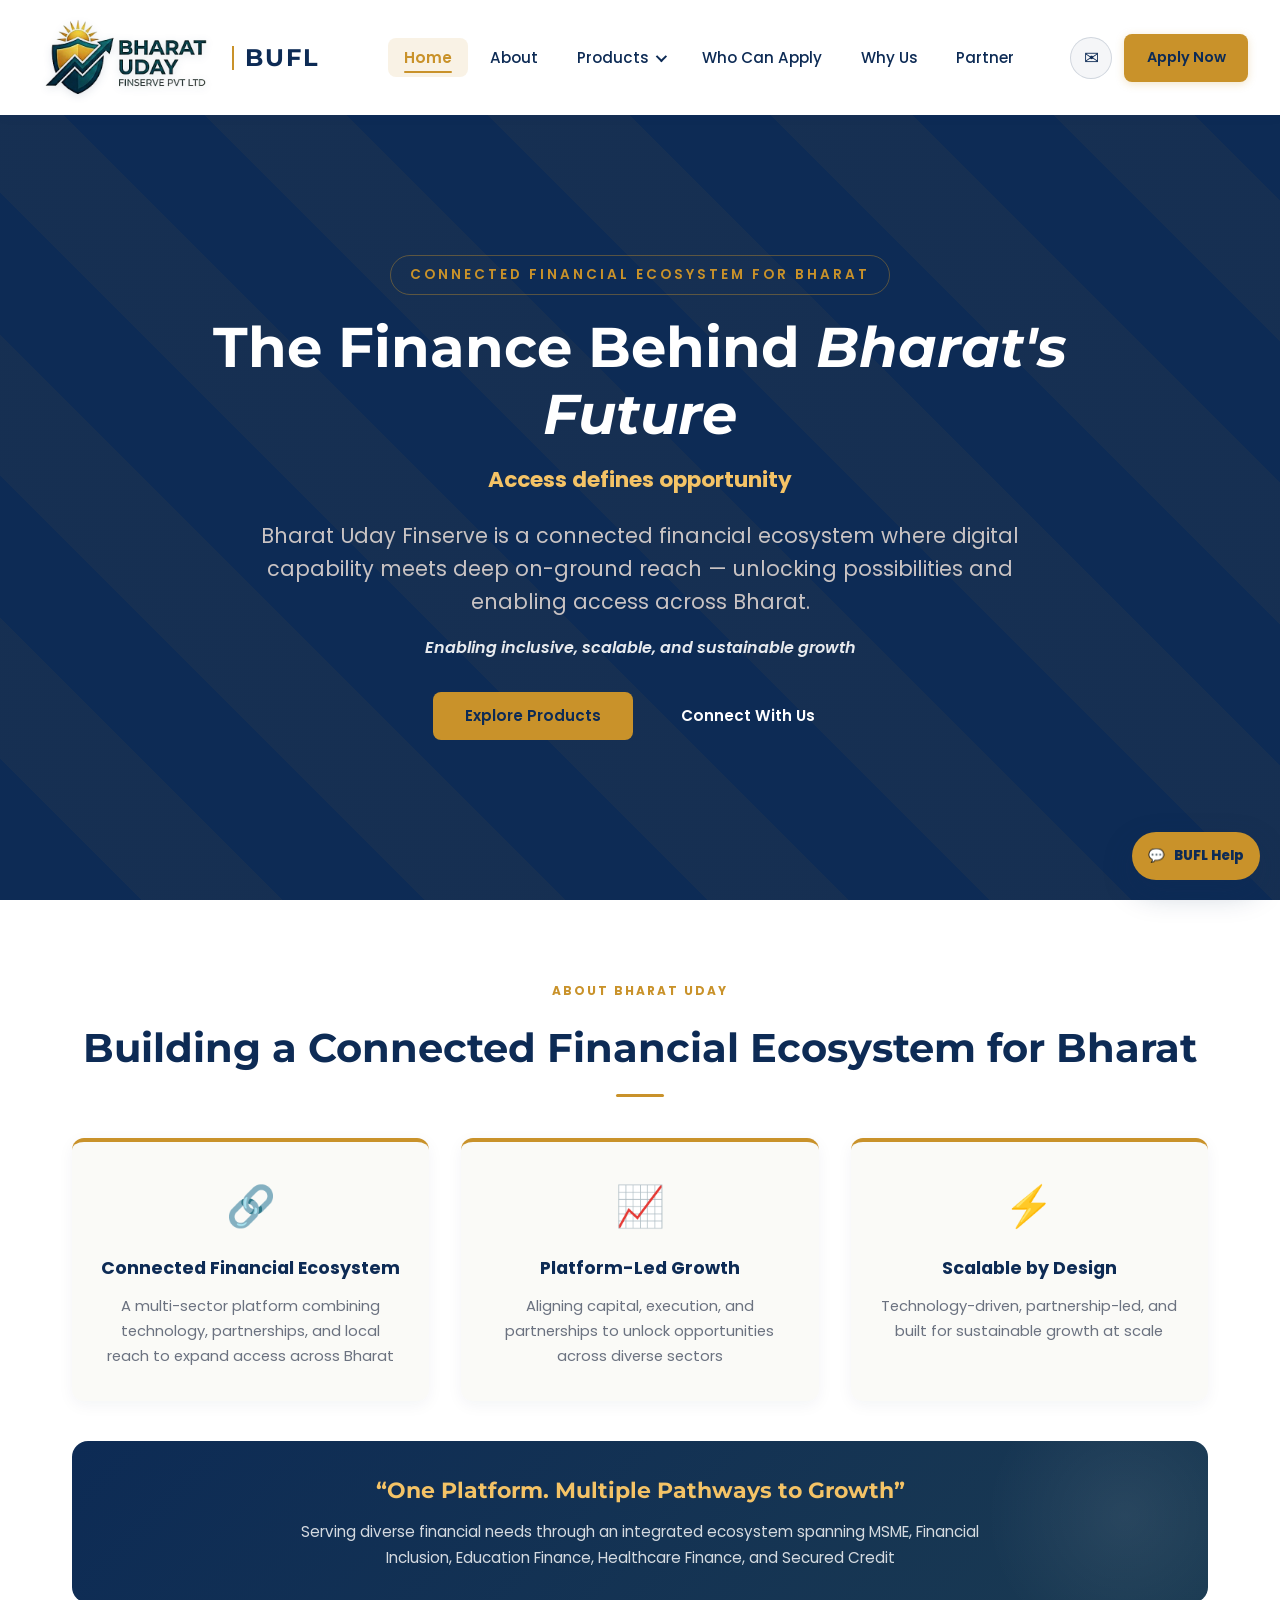
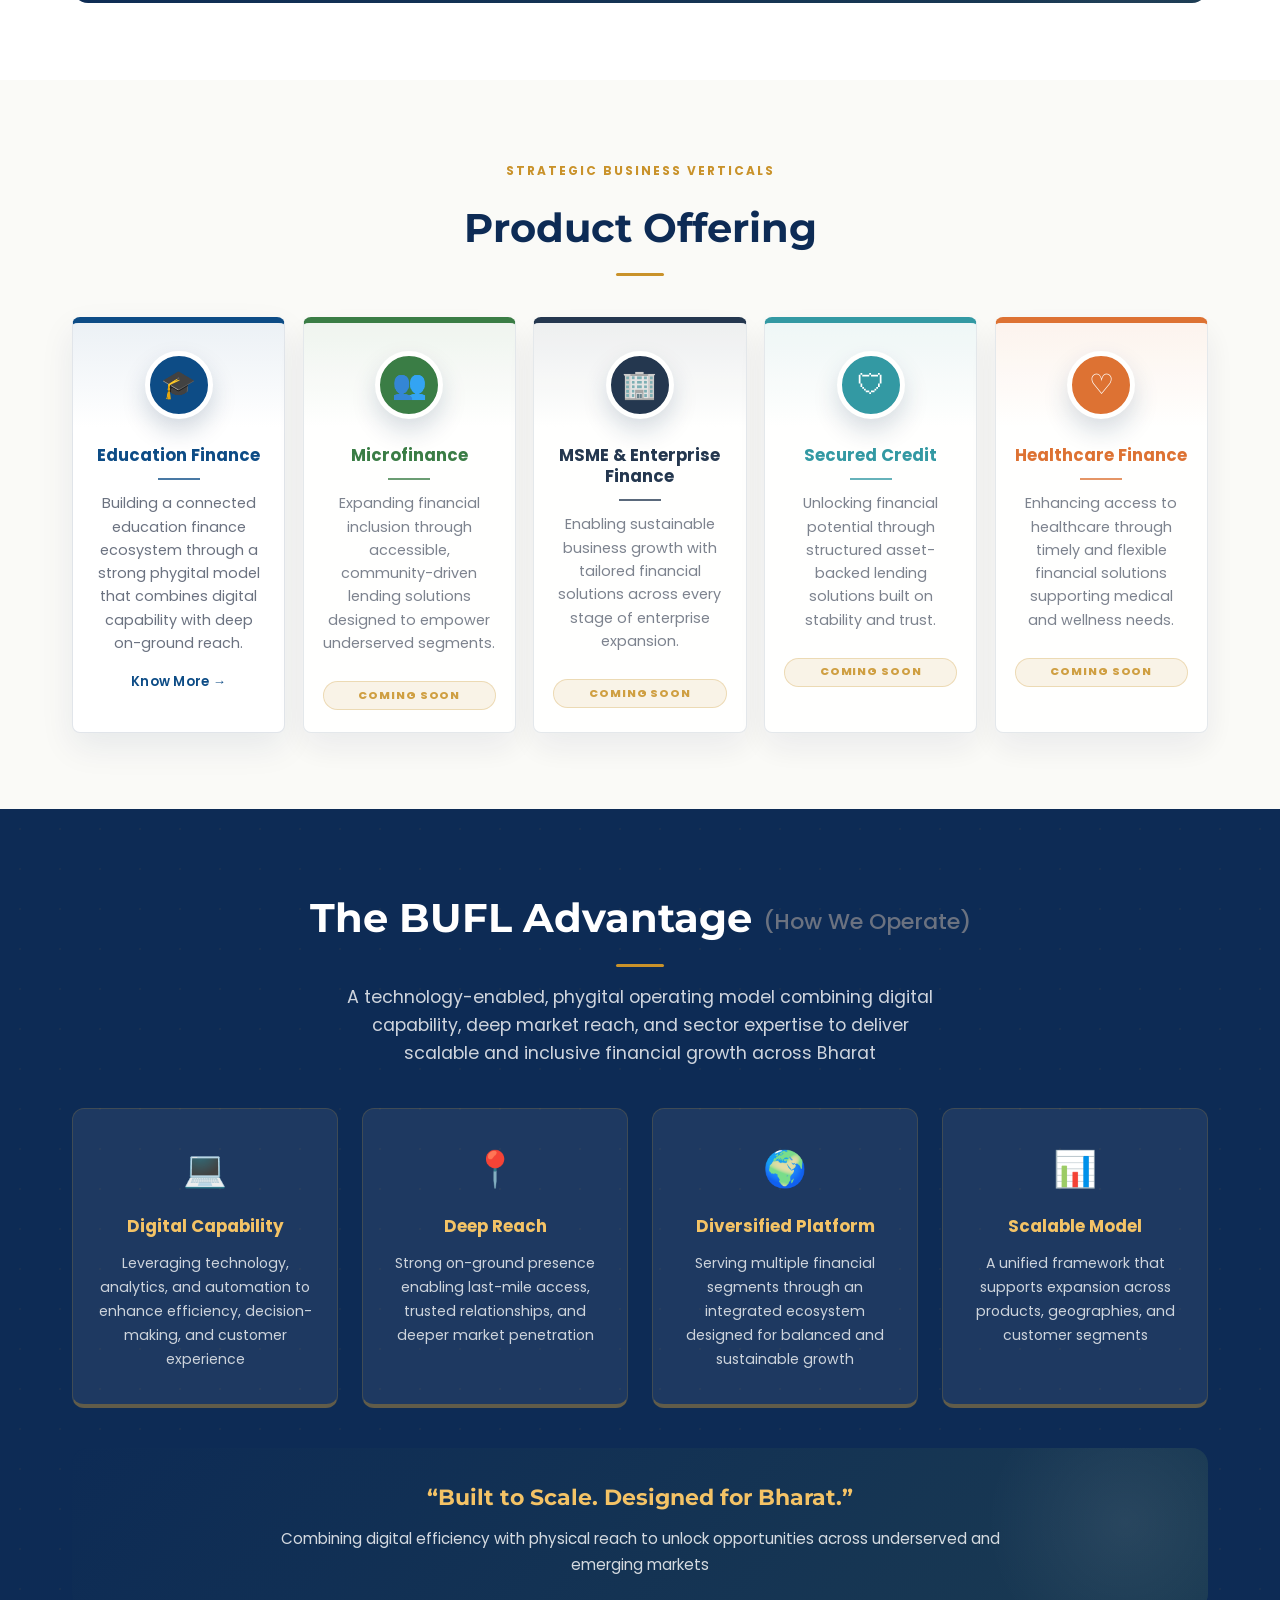
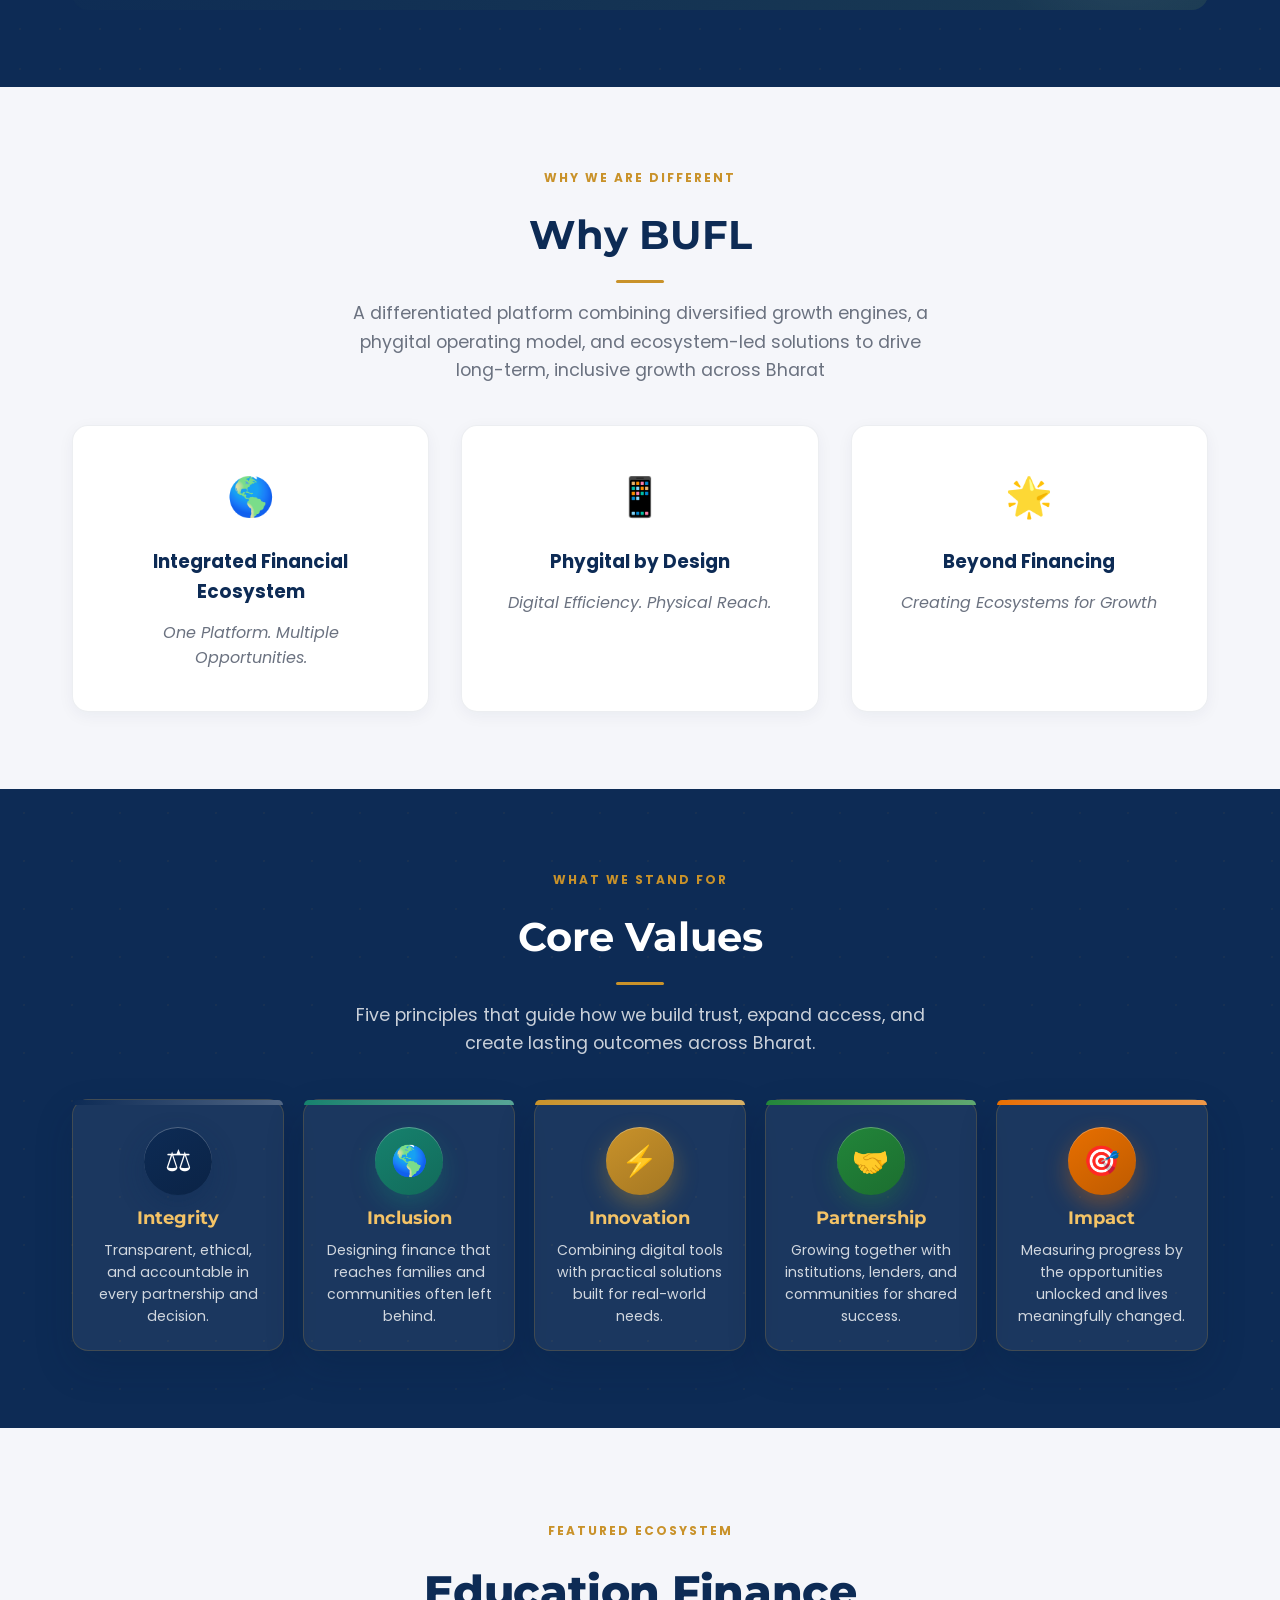
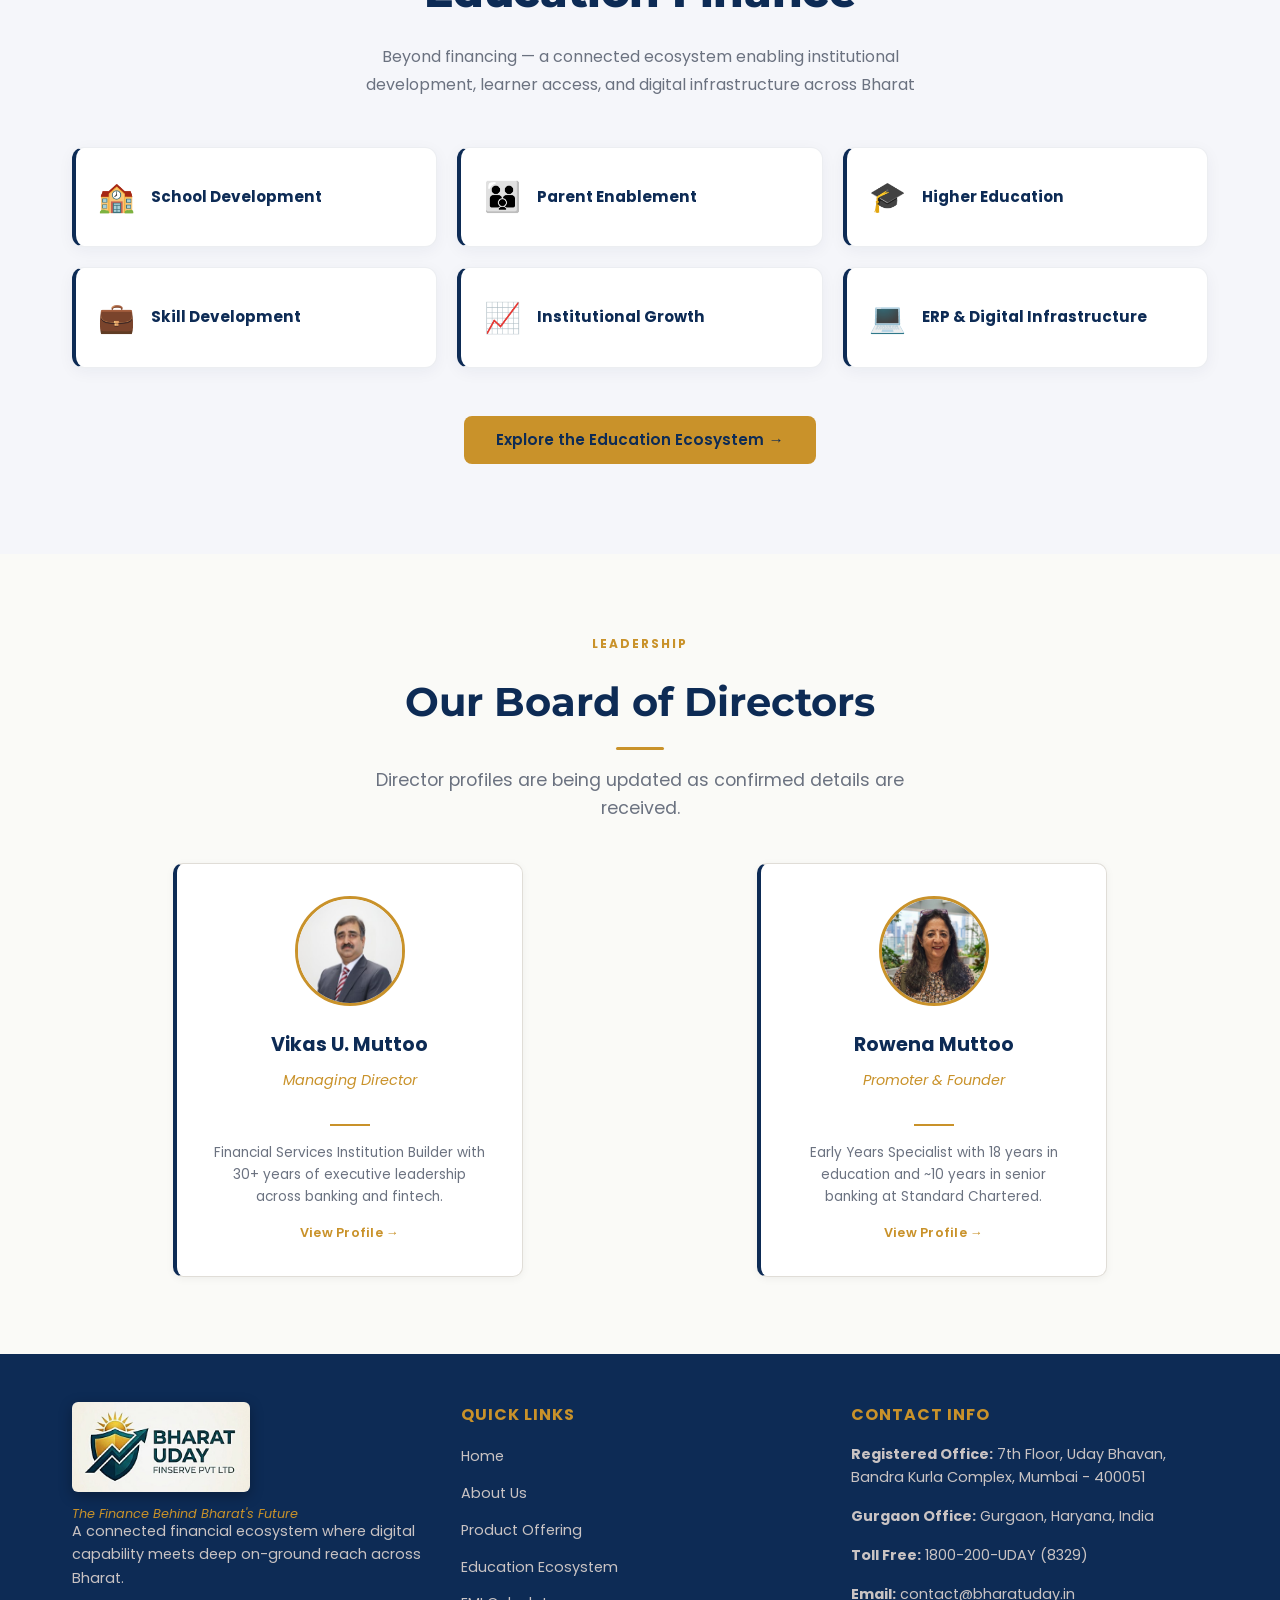
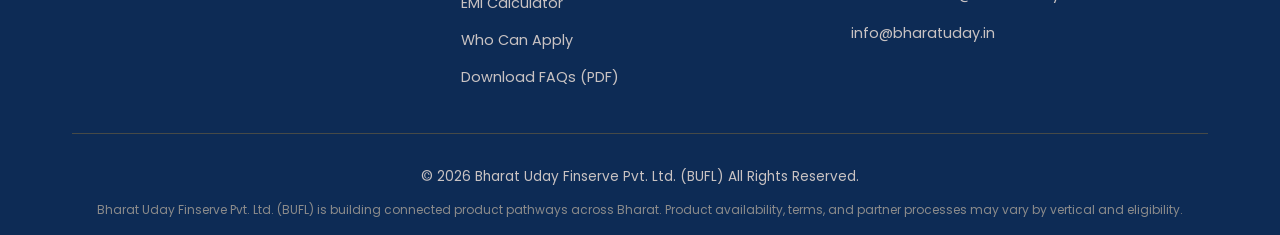
==== commit 88441adc: "s" ====
--- a/index.html
+++ b/index.html
@@ -25,7 +25,7 @@
                         <span class="dropdown-chevron" aria-hidden="true"></span>
                     </button>
                     <ul class="loans-dropdown" id="loansDropdown" aria-label="Product offerings">
-                        <li><a href="loan-detail.html?product=edufinance" class="dropdown-link" data-product-key="edufinance">EduFinance</a></li>
+                        <li><a href="/loan-detail?product=edufinance" class="dropdown-link" data-product-key="edufinance">Education Finance</a></li>
                         <li><a href="loan-detail.html?product=microfinance" class="dropdown-link" data-product-key="microfinance">Microfinance</a></li>
                         <li><a href="loan-detail.html?product=healthcare" class="dropdown-link" data-product-key="healthcare">Healthcare Finance</a></li>
                         <li><a href="loan-detail.html?product=msme" class="dropdown-link" data-product-key="msme">MSME &amp; Enterprise Finance</a></li>
@@ -35,12 +35,12 @@
                 <li><a href="who-can-apply.html" class="nav-link">Who Can Apply</a></li>
                 <li><a href="#why-us" class="nav-link">Why Us</a></li>
                 <li><a href="mailto:contact@bharatuday.in" class="nav-link">Partner</a></li>
-                <li class="nav-menu-cta"><a href="loan-detail.html?product=edufinance#loan-application" class="btn btn-primary">Apply Now</a></li>
+                <li class="nav-menu-cta"><a href="/loan-detail?product=edufinance#loan-application" class="btn btn-primary">Apply Now</a></li>
             </ul>
 
             <div class="nav-actions">
                 <a href="mailto:contact@bharatuday.in" class="nav-contact-icon" aria-label="Email contact@bharatuday.in" title="contact@bharatuday.in">&#9993;</a>
-                <a href="loan-detail.html?product=edufinance#loan-application" class="btn btn-primary nav-apply">Apply Now</a>
+                <a href="/loan-detail?product=edufinance#loan-application" class="btn btn-primary nav-apply" data-testid="apply-now-btn">Apply Now</a>
                 <button class="hamburger" id="hamburger" aria-label="Open navigation menu" aria-expanded="false" aria-controls="navMenu">
                     <span></span>
                     <span></span>
@@ -56,7 +56,7 @@
         <div class="hero-background"></div>
         <div class="hero-content">
             <span class="hero-eyebrow">Connected Financial Ecosystem for Bharat</span>
-            <h1 class="hero-headline">The Finance Behind <em>Bharat's Future</em></h1>
+            <h1 class="hero-headline" data-testid="hero-heading">The Finance Behind <em>Bharat's Future</em></h1>
             <p class="hero-tagline">Access defines opportunity</p>
             <p class="hero-subheadline">Bharat Uday Finserve is a connected financial ecosystem where digital capability meets deep on-ground reach &mdash; unlocking possibilities and enabling access across Bharat.</p>
             <p class="hero-support-line">Enabling inclusive, scalable, and sustainable growth</p>
@@ -106,7 +106,7 @@
                 <h2 class="section-title">Product Offering</h2>
             </div>
             <div class="vertical-card-grid">
-                <a class="vertical-card vertical-card-blue" href="loan-detail.html?product=edufinance" data-product-key="edufinance">
+                <a class="vertical-card vertical-card-blue" href="/loan-detail?product=edufinance" data-product-key="edufinance">
                     <div class="vertical-card-media">
                         <span class="vertical-card-icon">&#127891;</span>
                     </div>
@@ -210,7 +210,7 @@
         <div class="container">
             <div class="section-header">
                 <span class="section-label">WHY WE ARE DIFFERENT</span>
-                <h2 class="section-title">Why BUFL</h2>
+                <h2 class="section-title" data-testid="why-bufl-heading">Why BUFL</h2>
                 <p class="section-subtitle">A differentiated platform combining diversified growth engines, a phygital operating model, and ecosystem-led solutions to drive long-term, inclusive growth across Bharat</p>
             </div>
             <div class="why-bufl-grid">
@@ -307,14 +307,14 @@
                     </div>
                 </div>
                 <div class="feco-cta">
-                    <a href="edu-ecosystem.html" class="btn btn-primary">Explore the Education Ecosystem &rarr;</a>
+                    <a href="/edu-ecosystem" class="btn btn-primary">Explore the Education Ecosystem &rarr;</a>
                 </div>
             </div>
         </div>
     </section>
 
     <!-- Board of Directors -->
-    <section class="directors" id="directors">
+    <section class="directors board-section" id="directors">
         <div class="container">
             <div class="section-header">
                 <span class="section-label">LEADERSHIP</span>
@@ -323,7 +323,8 @@
             </div>
 
             <div class="directors-grid">
-                <div class="director-card" data-director="vikas" role="button" tabindex="0" aria-label="View Vikas U. Muttoo profile">
+                <div class="director-card" data-director="vikas">
+                    <button class="director-card-btn" type="button" aria-label="View Vikas U. Muttoo profile"></button>
                     <div class="director-avatar-photo">
                         <img src="vikas-muttoo.jpg" alt="Vikas U. Muttoo" />
                     </div>
@@ -334,7 +335,8 @@
                     <span class="director-view-more">View Profile &rarr;</span>
                 </div>
 
-                <div class="director-card" data-director="rowena" role="button" tabindex="0" aria-label="View Rowena Muttoo profile">
+                <div class="director-card" data-director="rowena">
+                    <button class="director-card-btn" type="button" aria-label="View Rowena Muttoo profile"></button>
                     <div class="director-avatar-photo">
                         <img src="rowena-muttoo.jpg" alt="Rowena Muttoo" />
                     </div>
@@ -378,7 +380,8 @@
                     <p><strong>Registered Office:</strong> 7th Floor, Uday Bhavan, Bandra Kurla Complex, Mumbai - 400051</p>
                     <p><strong>Gurgaon Office:</strong> Gurgaon, Haryana, India</p>
                     <p><strong>Toll Free:</strong> 1800-200-UDAY (8329)</p>
-                    <p><strong>Email:</strong> contact@bharatuday.in</p>
+                    <p><strong>Email:</strong> <a href="mailto:contact@bharatuday.in">contact@bharatuday.in</a></p>
+                    <p><a href="mailto:info@bharatuday.in">info@bharatuday.in</a></p>
                 </div>
             </div>
 
@@ -415,7 +418,7 @@
             <button class="director-modal-close" id="directorModalClose" aria-label="Close">&times;</button>
             <div class="director-modal-top">
                 <div class="director-modal-photo">
-                    <img id="modalPhoto" src="" alt="" />
+                    <img id="modalPhoto" src="[data-uri]" alt="" />
                 </div>
                 <div class="director-modal-header">
                     <h2 id="modalName" class="director-modal-name"></h2>
--- a/styles.css
+++ b/styles.css
@@ -4816,7 +4816,7 @@
     position: fixed;
     right: 1.25rem;
     bottom: 1.25rem;
-    z-index: 1100;
+    z-index: 900;
     font-family: var(--font-body);
 }
 
@@ -8511,10 +8511,11 @@
 }
 
 /* ===========================
-   Button Standardization
+   Button Standardization (Fix 8 — 44px min touch target)
    =========================== */
-.btn {
+.btn, .cta, a.cta, button.cta {
     min-height: 48px;
+    min-width: 44px;
     display: inline-flex;
     align-items: center;
     justify-content: center;
@@ -8534,6 +8535,28 @@
     box-shadow: 0 6px 20px rgba(13, 43, 85, 0.25);
 }
 
+/* Fix 4 — scroll-margin-top prevents sticky navbar covering CTA */
+.featured-ecosystem {
+    scroll-margin-top: 80px;
+}
+
+/* Fix 6 — transparent overlay button on director cards */
+.director-card {
+    position: relative;
+}
+
+.director-card-btn {
+    position: absolute;
+    inset: 0;
+    background: transparent;
+    border: none;
+    cursor: pointer;
+    z-index: 2;
+    border-radius: inherit;
+    width: 100%;
+    height: 100%;
+}
+
 /* ===========================
    Section Spacing Standardization
    =========================== */
@@ -8554,3 +8577,31 @@
     background: #F5F6FA;
     background-image: none;
 }
+
+/* FIX 11 — Mobile CTA minimum touch target */
+@media (max-width: 480px) {
+    .cta, .btn-cta, a.cta, button.cta,
+    .btn, a.btn, button.btn {
+        min-height: 44px;
+        padding-top: 12px;
+        padding-bottom: 12px;
+    }
+}
+
+/* FIX 6 — feco CTA above fixed chatbot widget */
+.feco-cta {
+    position: relative;
+    z-index: 1000;
+}
+
+/* Mobile touch targets for specific CTA anchors */
+@media (max-width: 768px) {
+    a[href='/edu-ecosystem'],
+    a[href='#products'] {
+        min-height: 44px;
+        padding: 14px 24px;
+        display: inline-flex;
+        align-items: center;
+        justify-content: center;
+    }
+}
